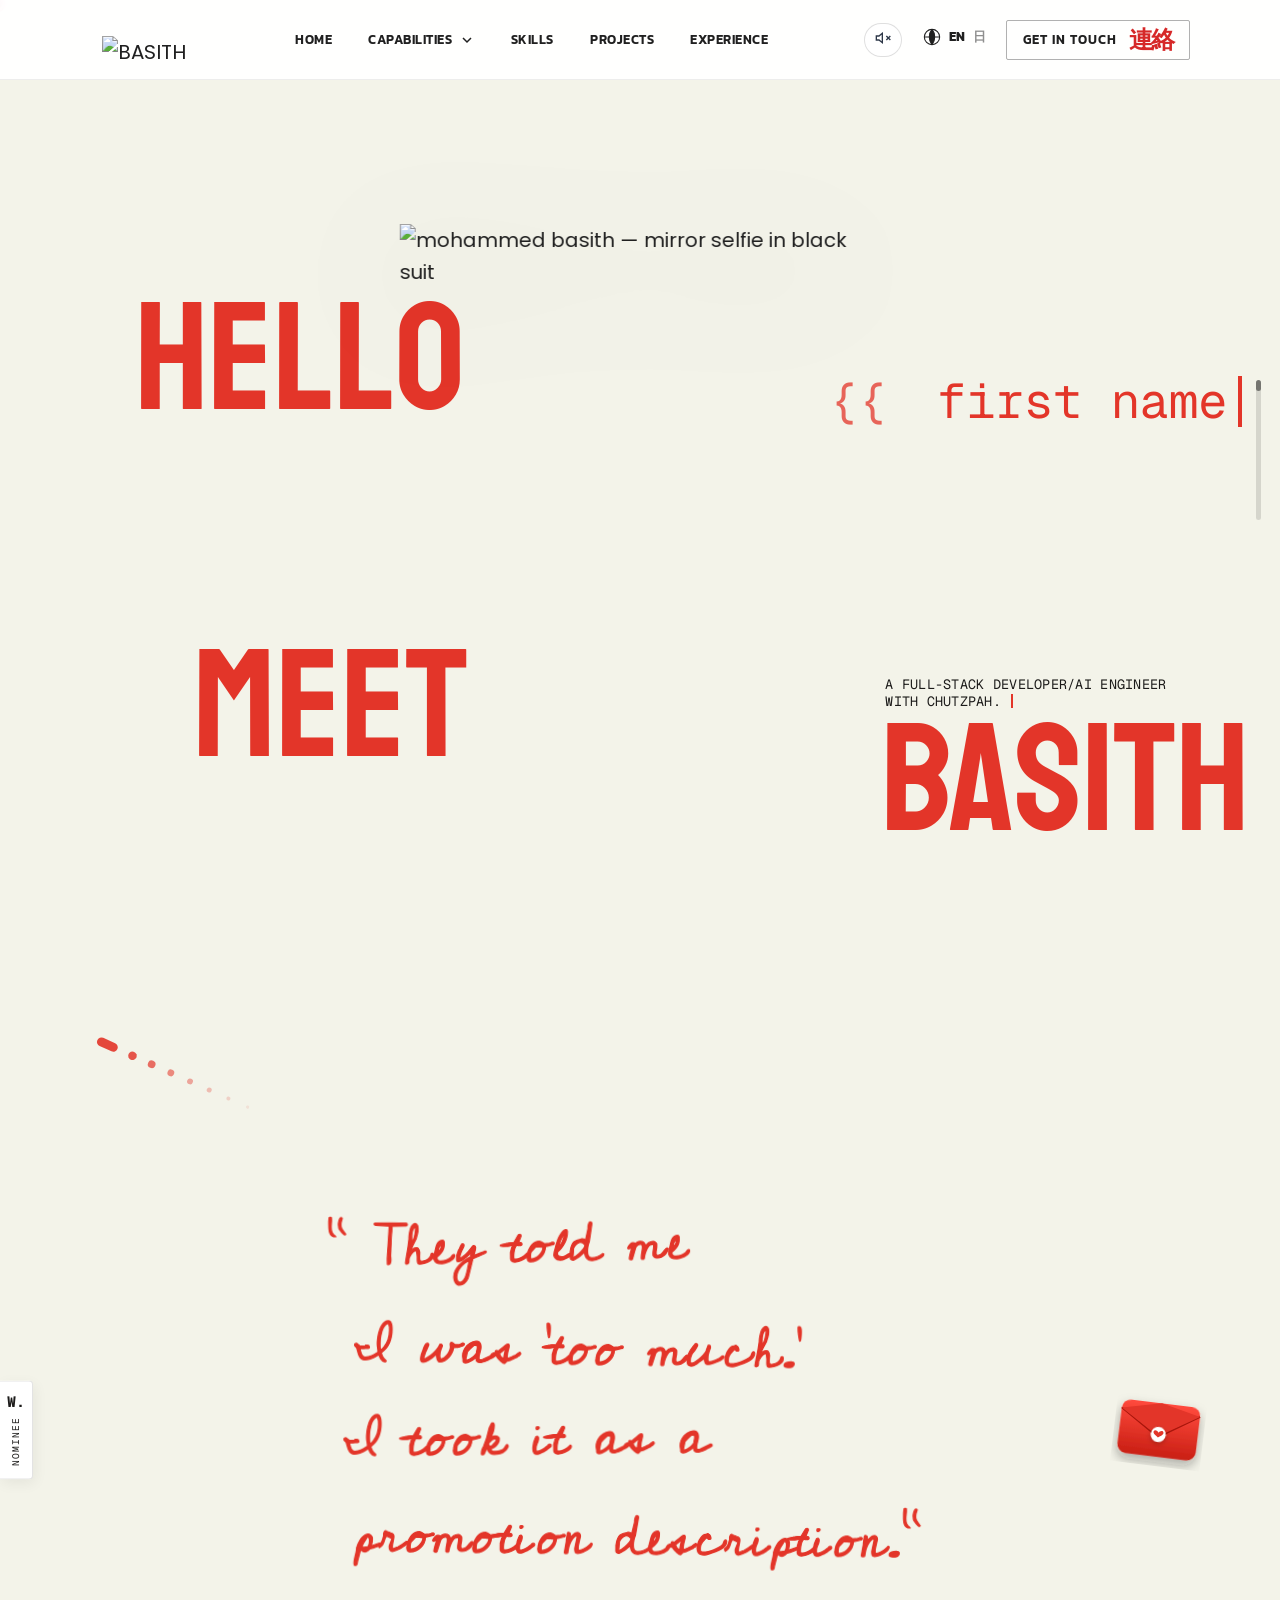
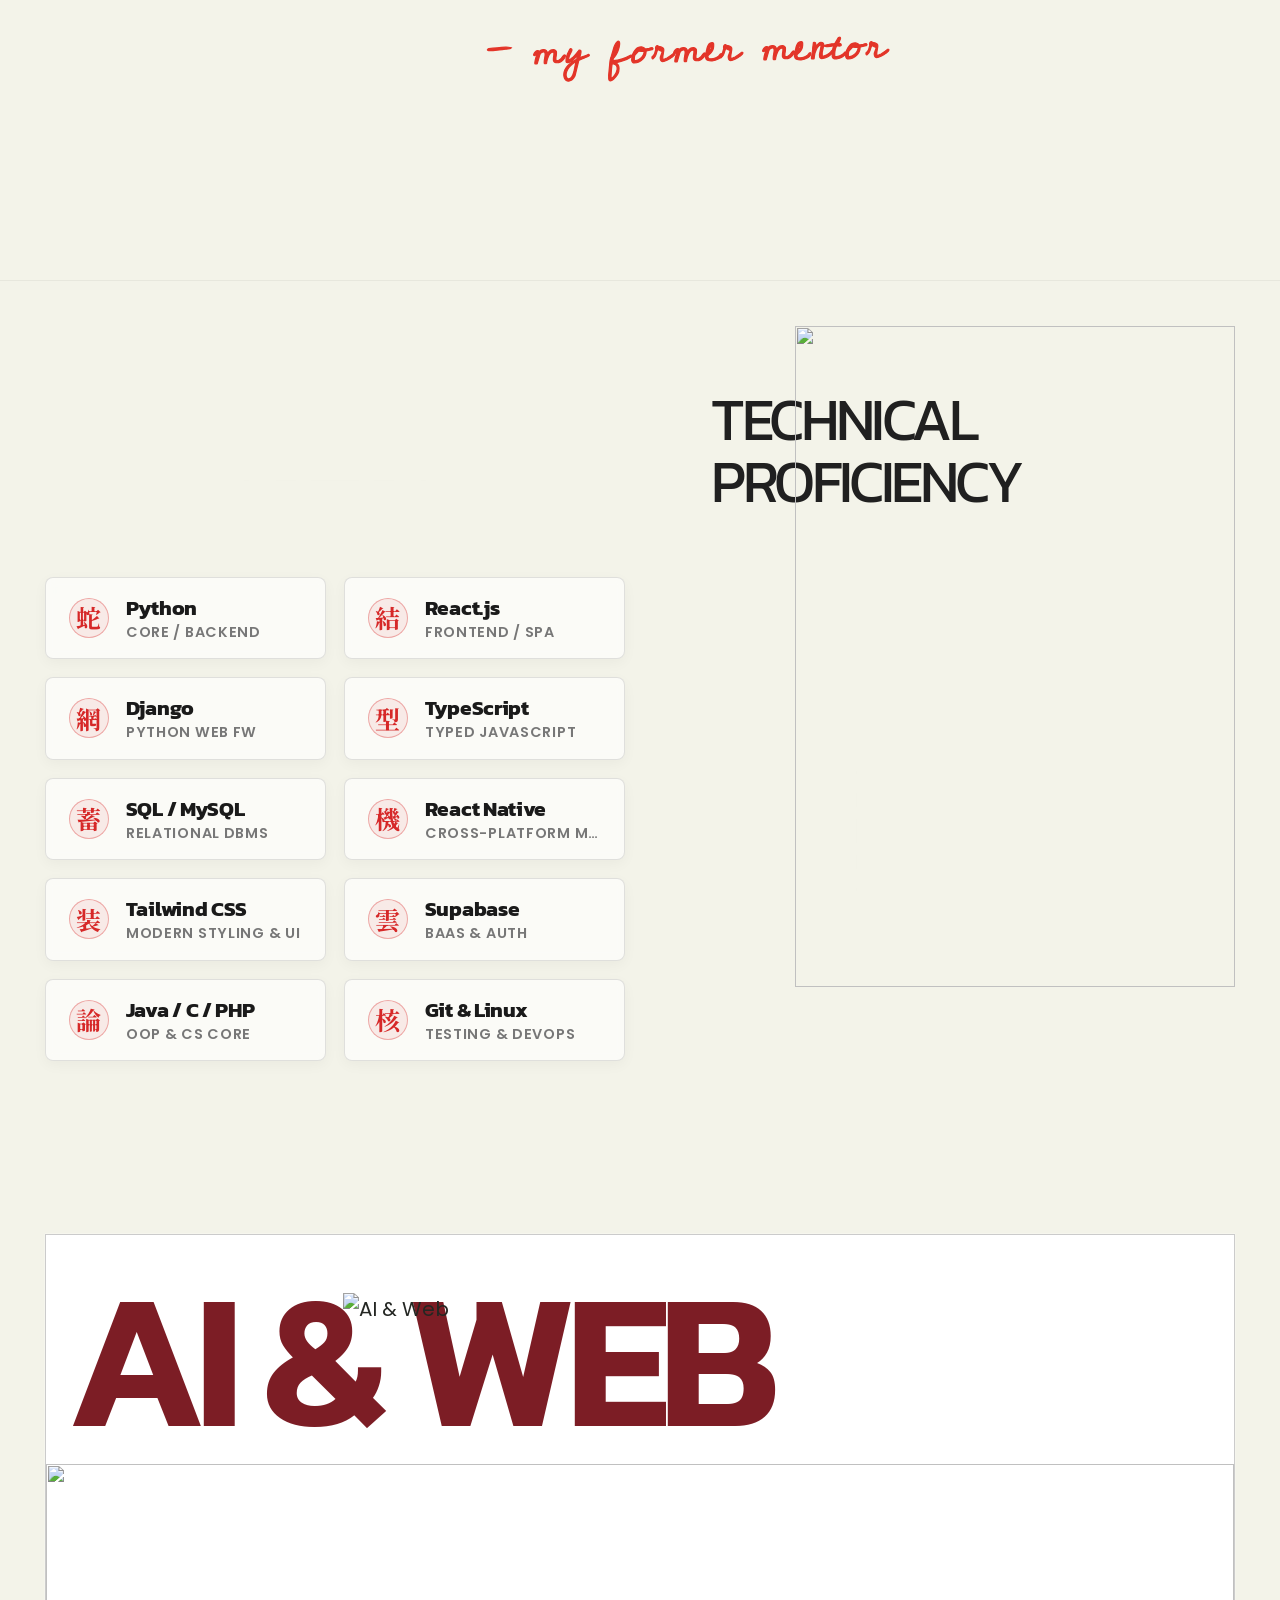
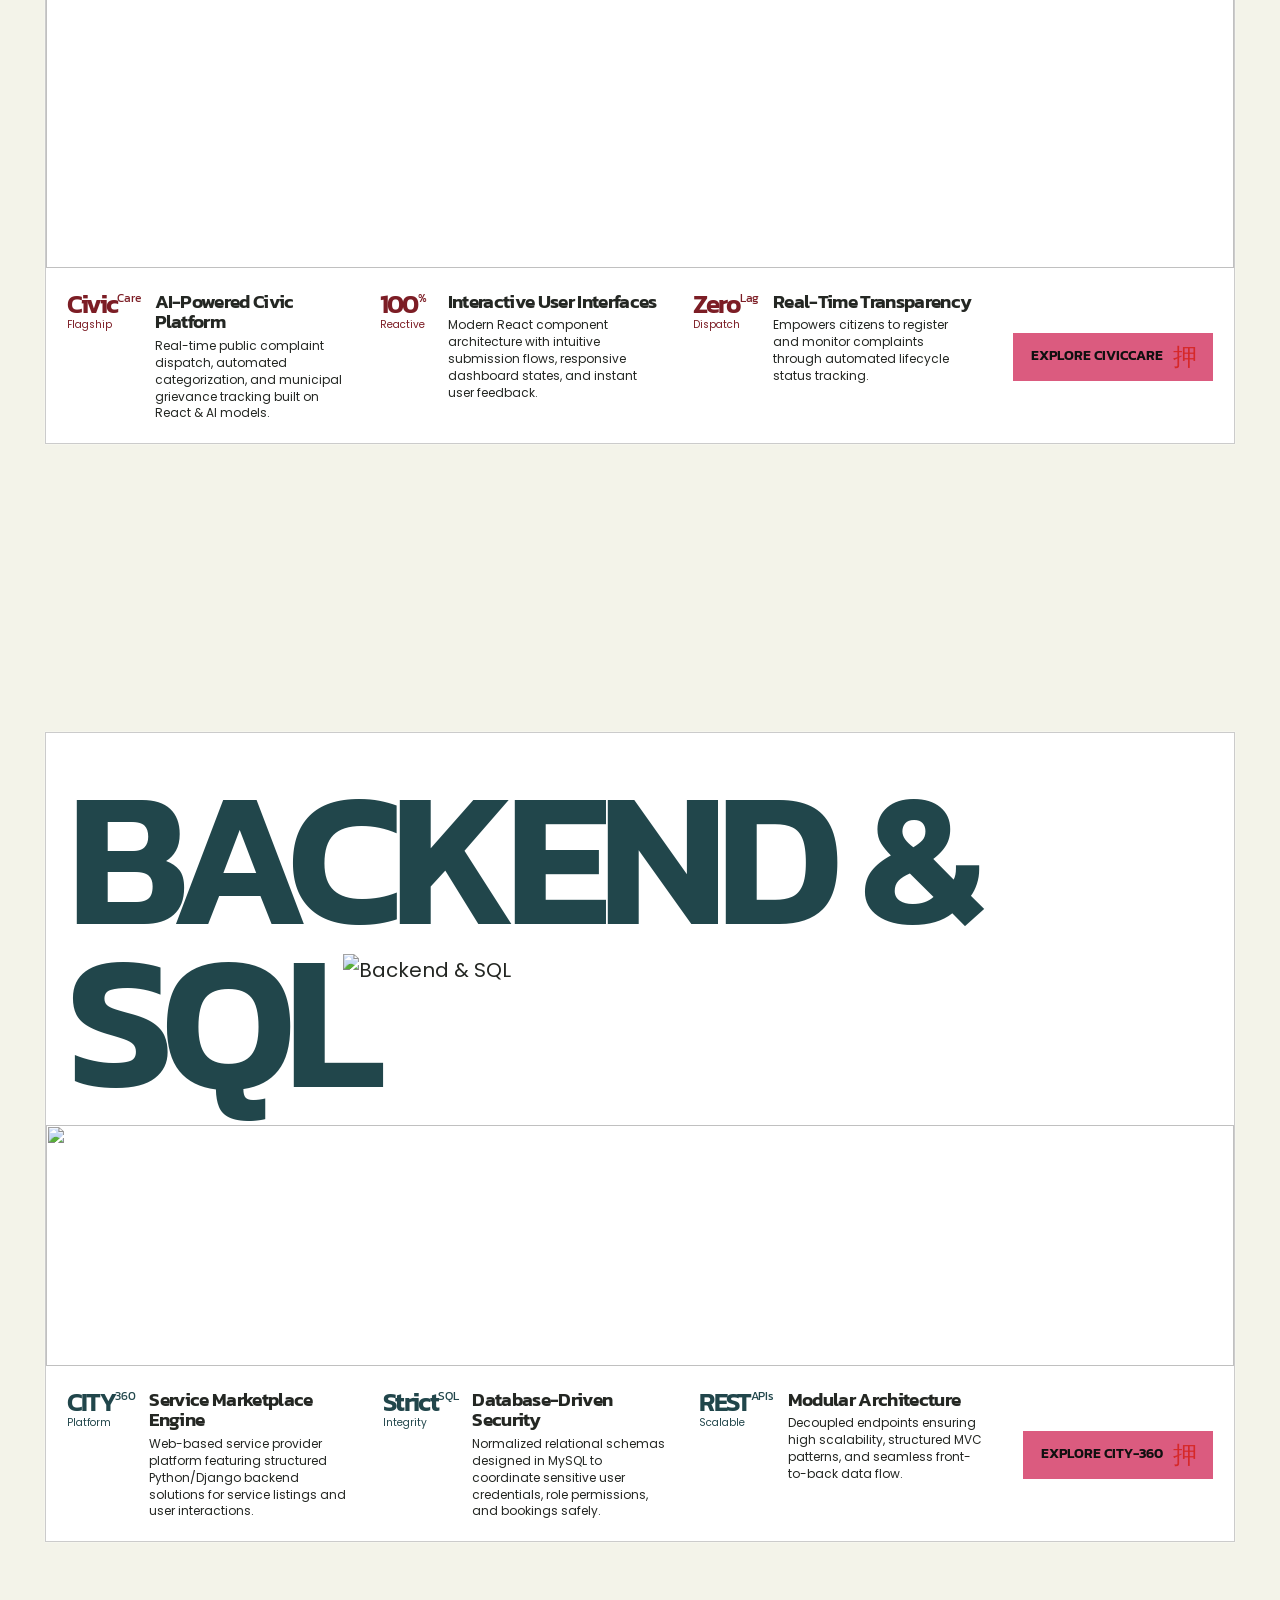
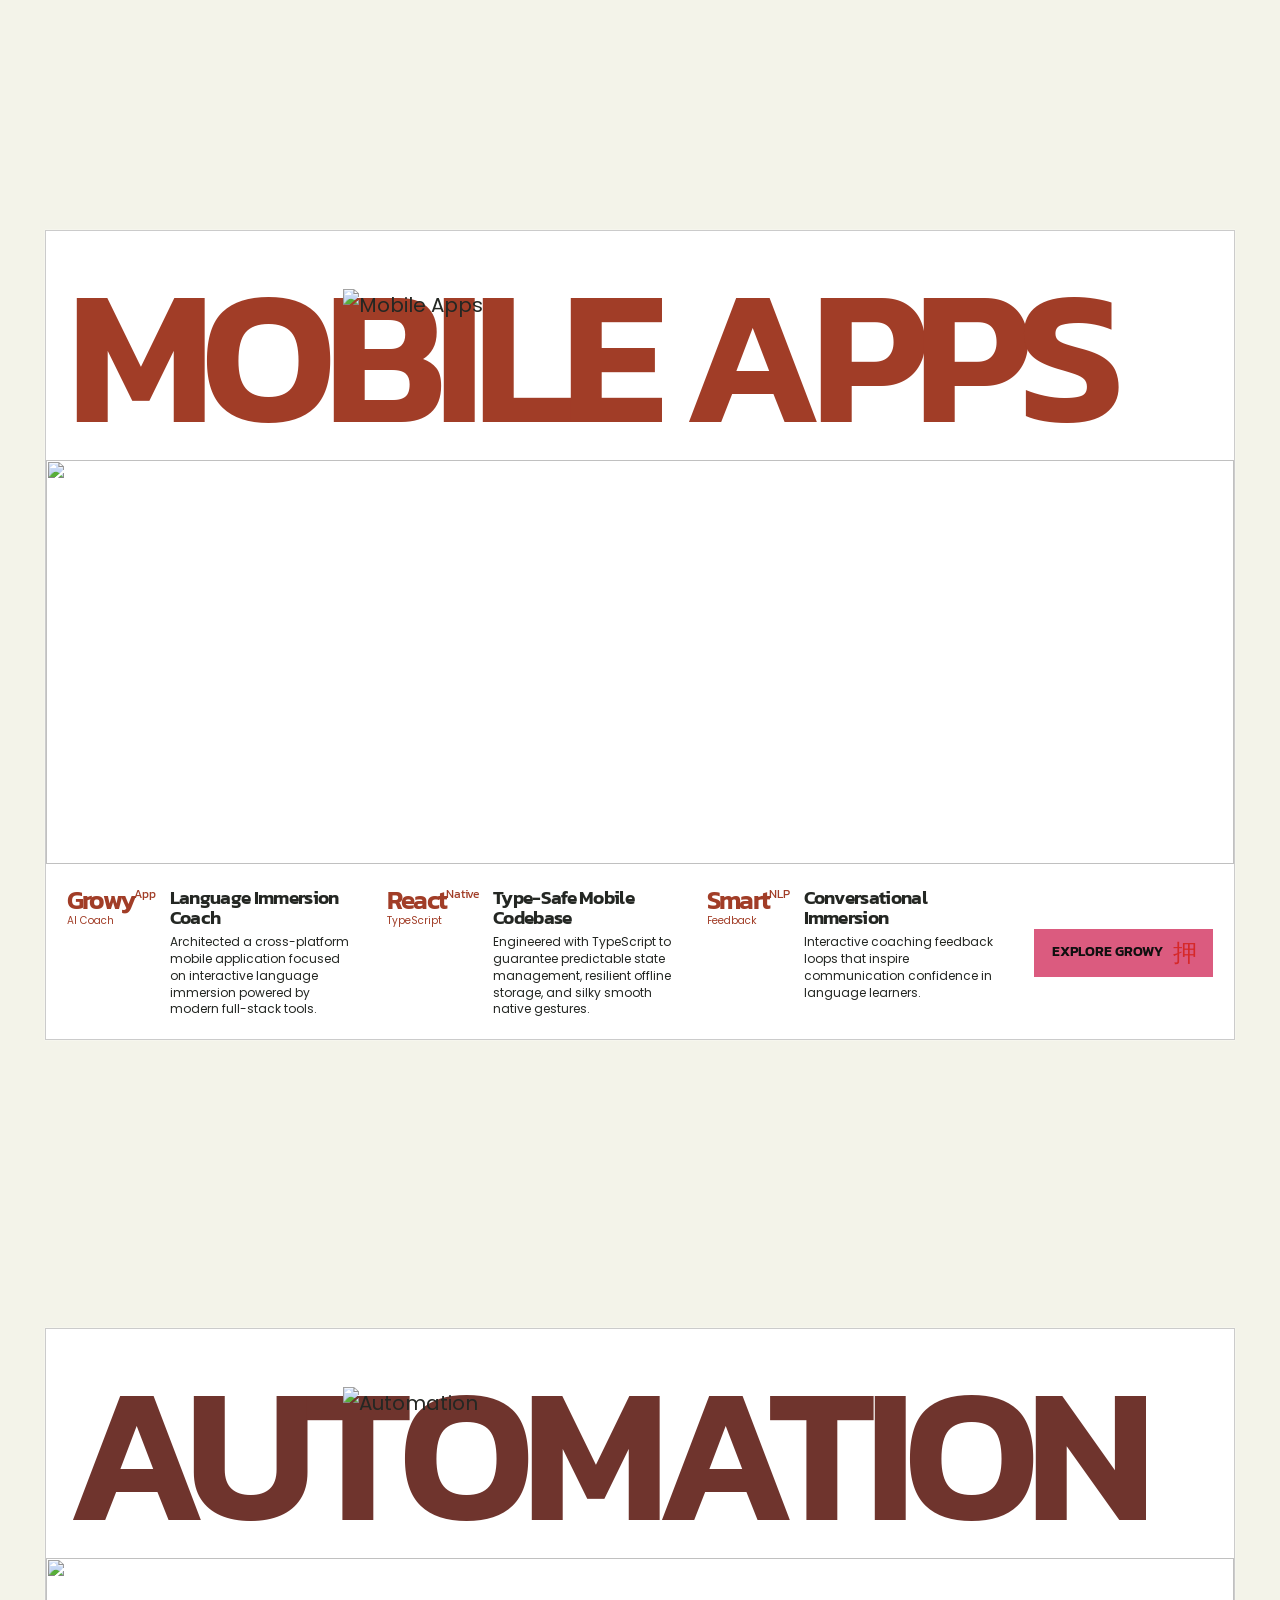
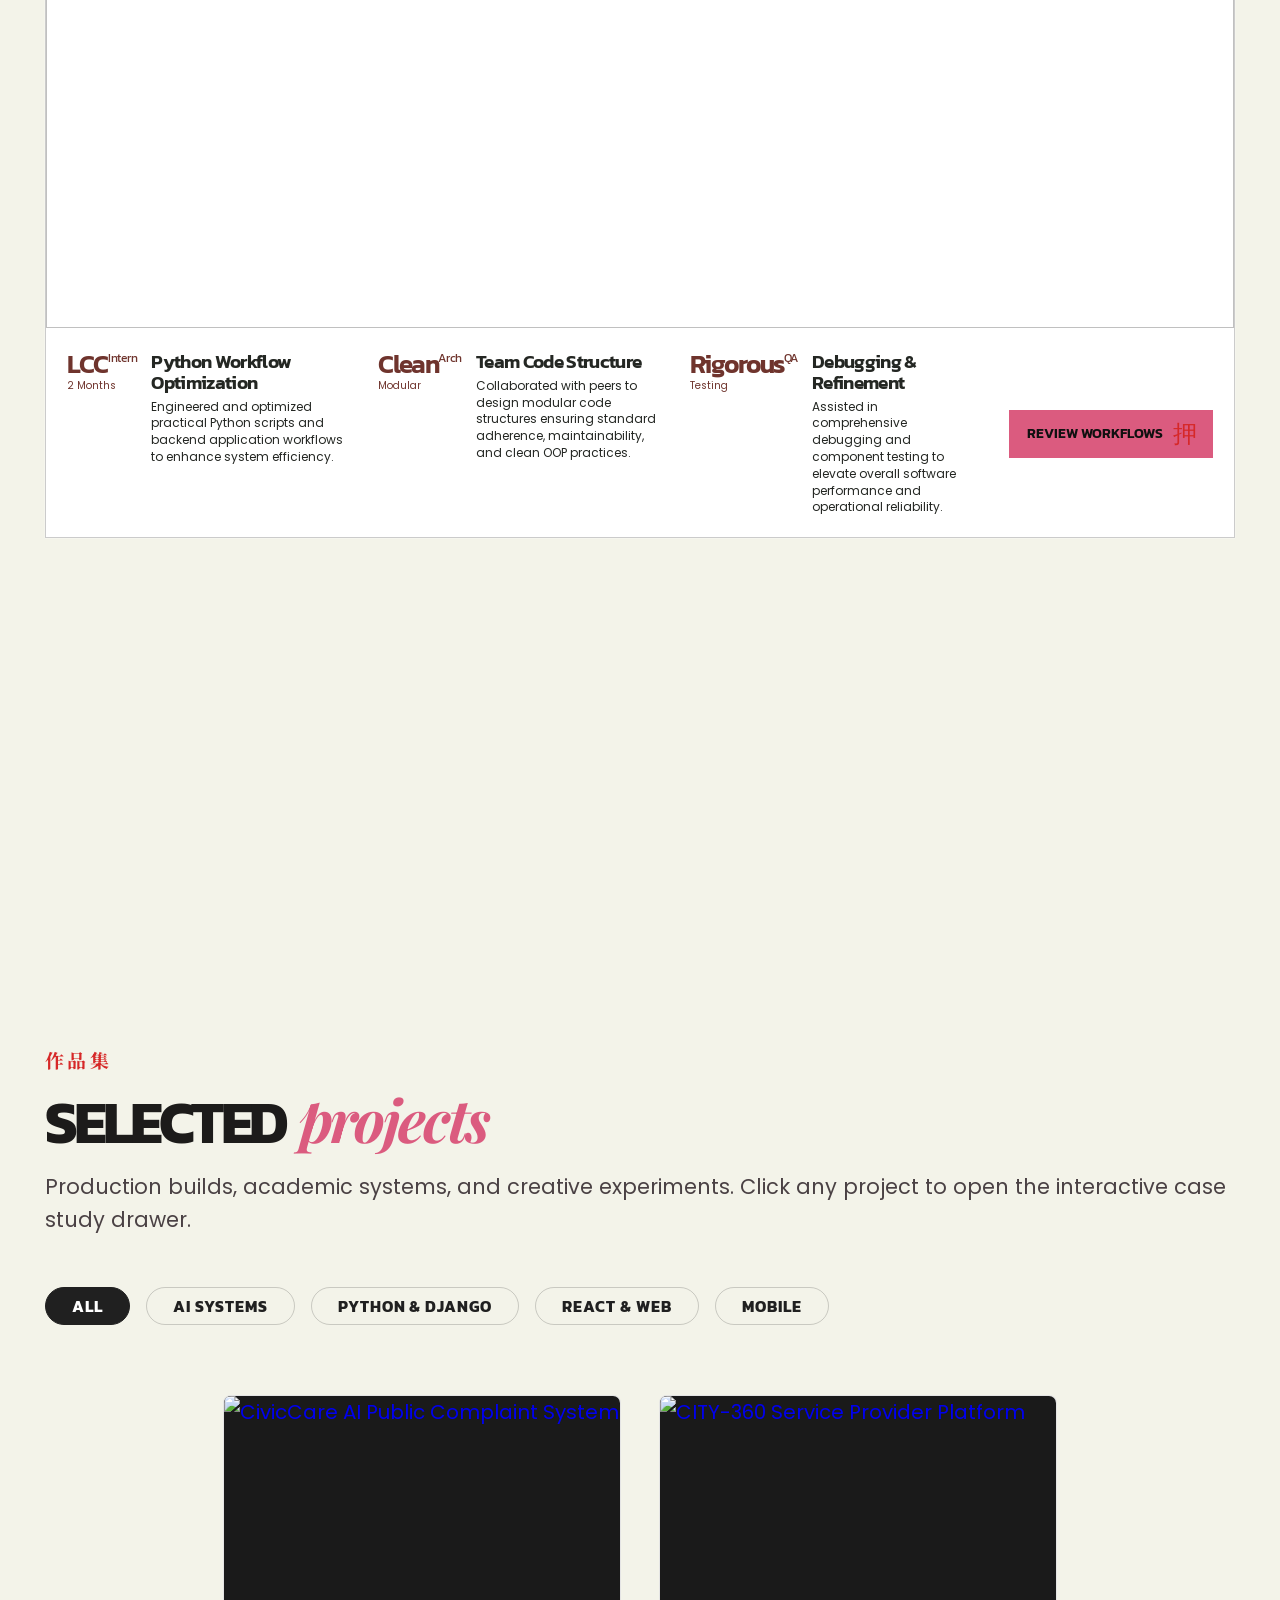
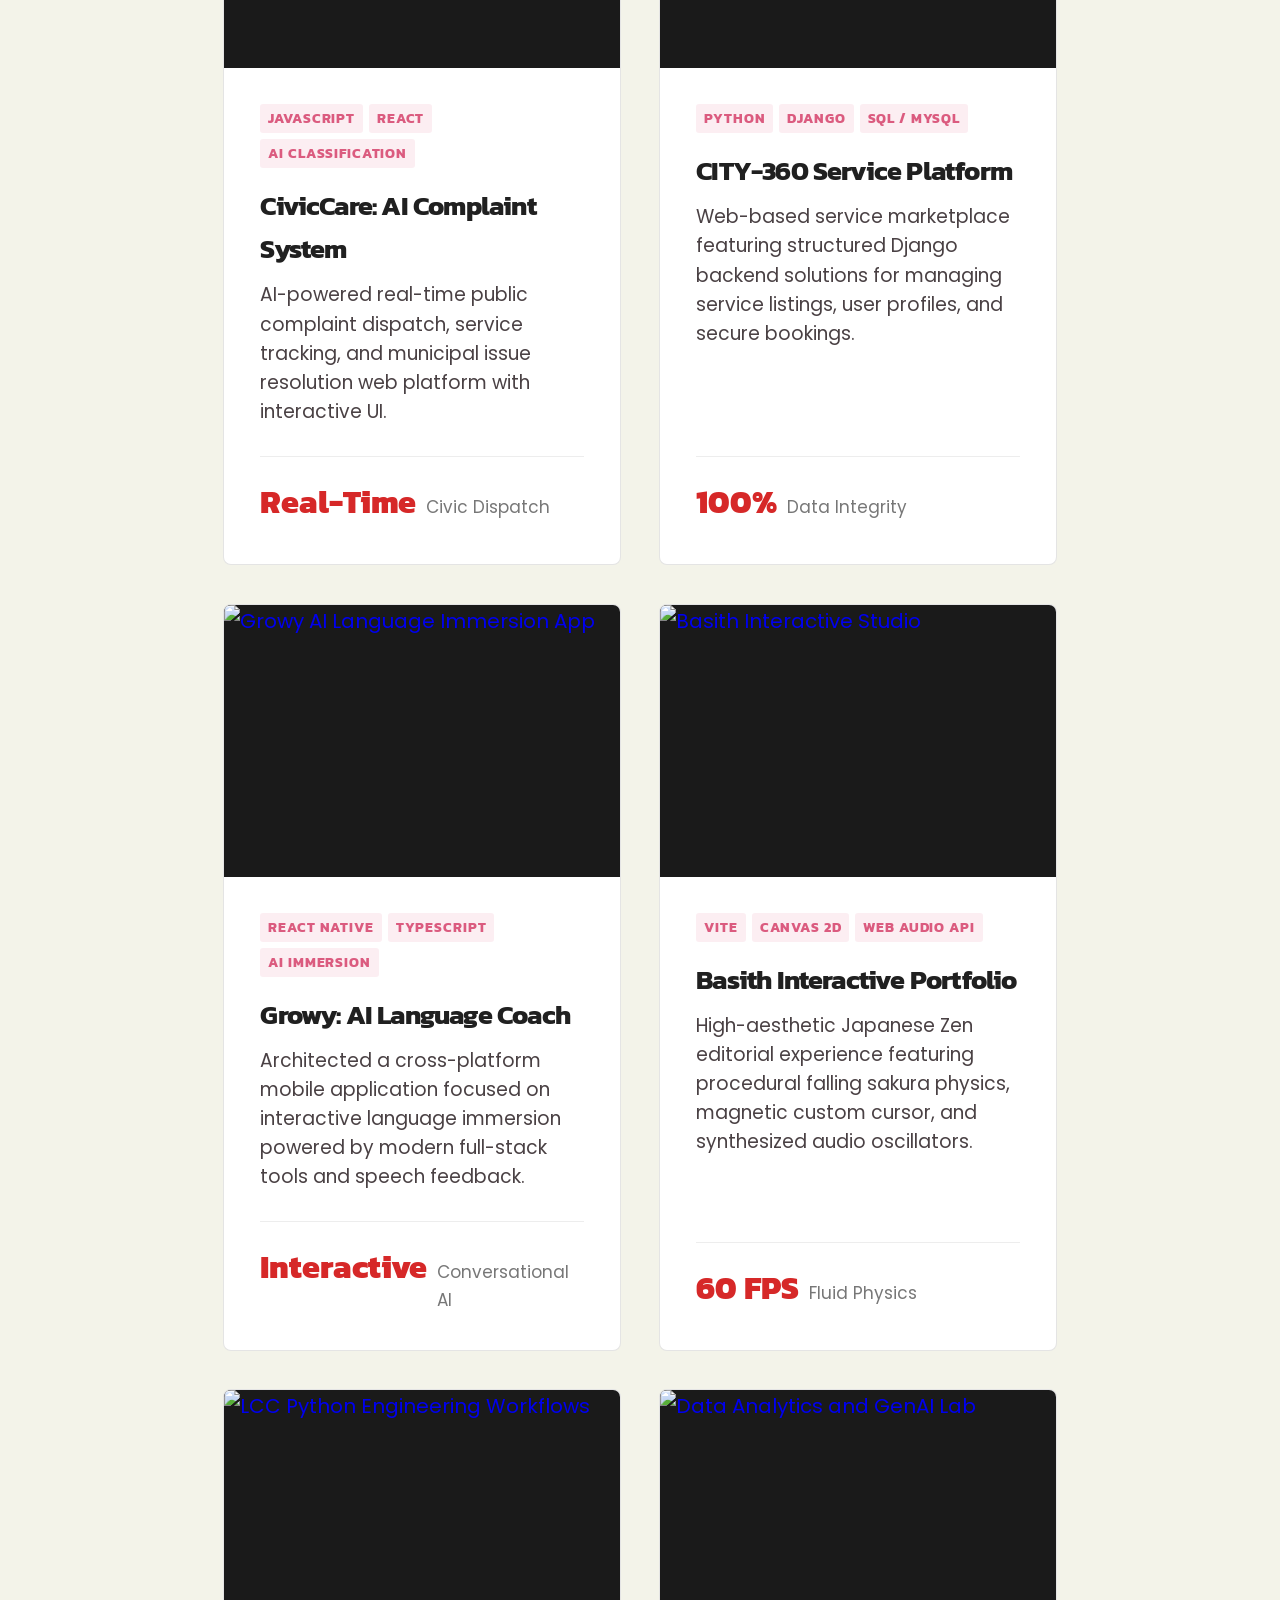
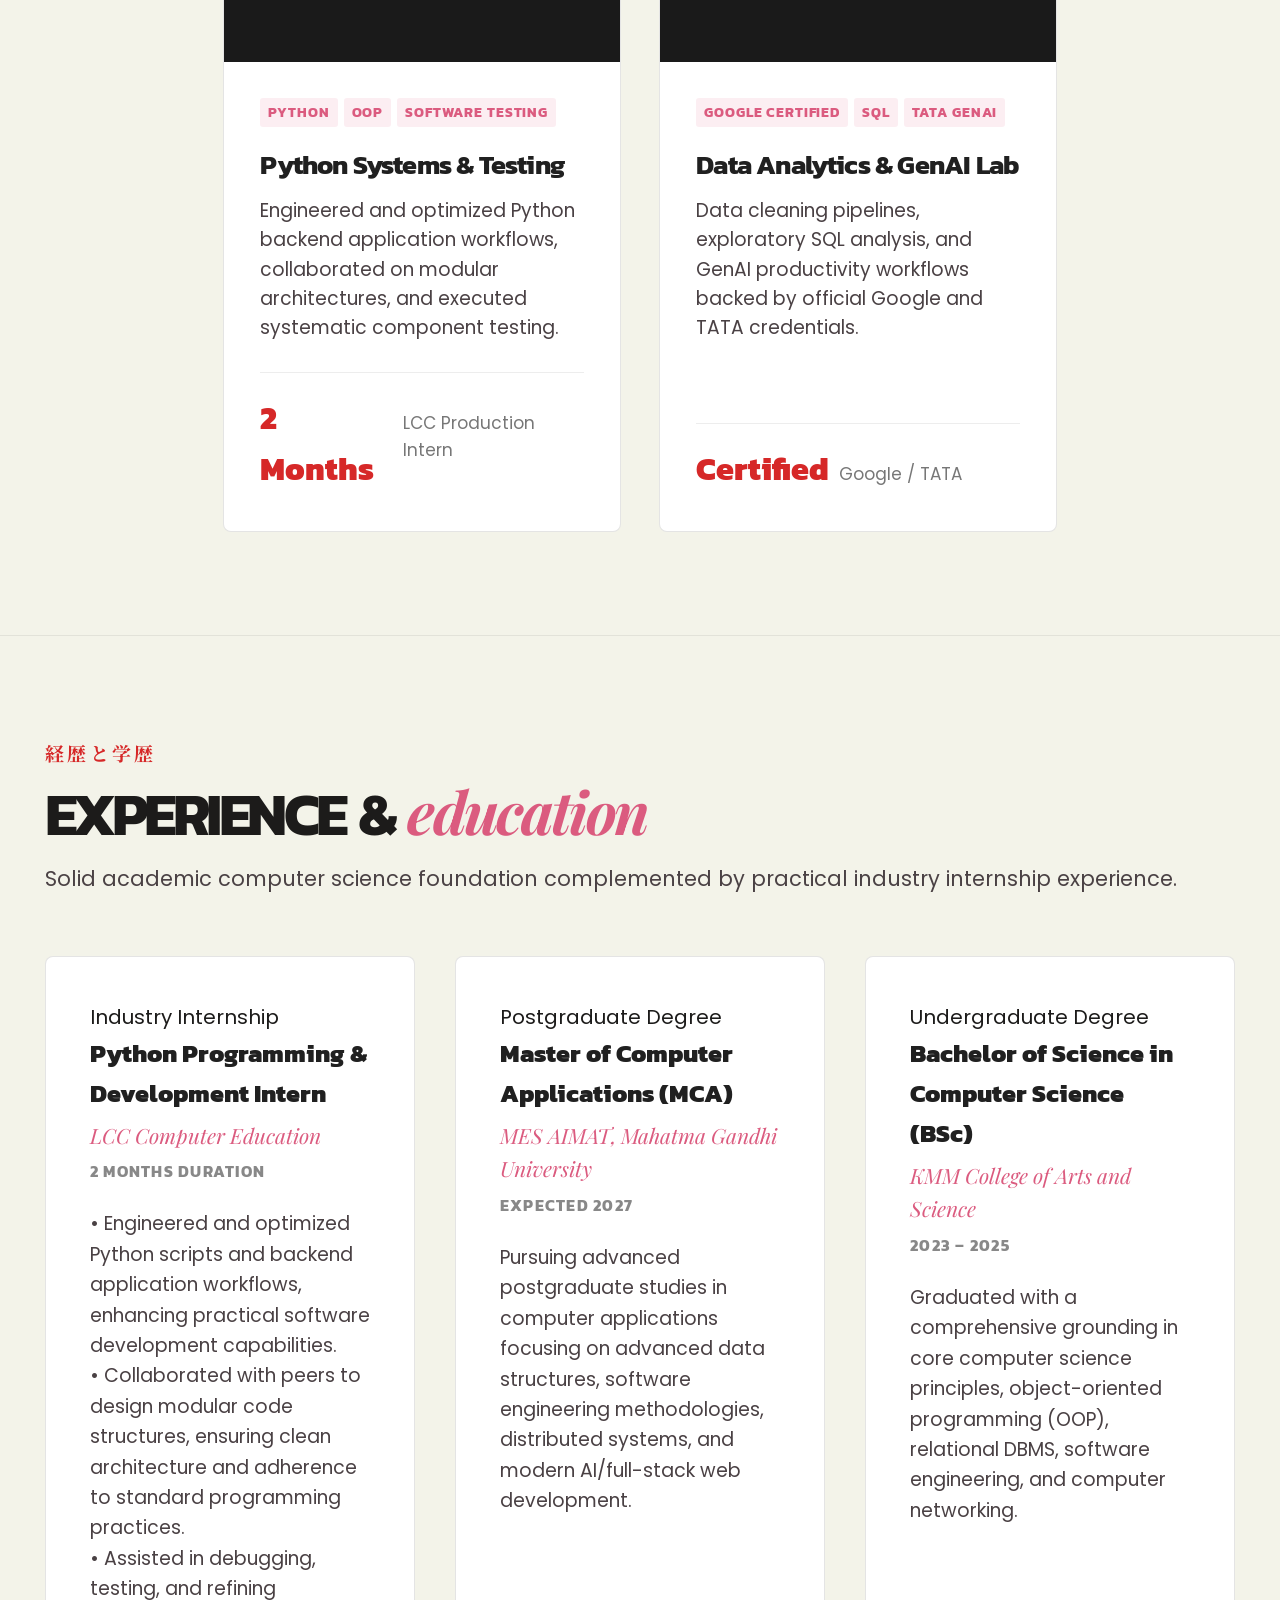
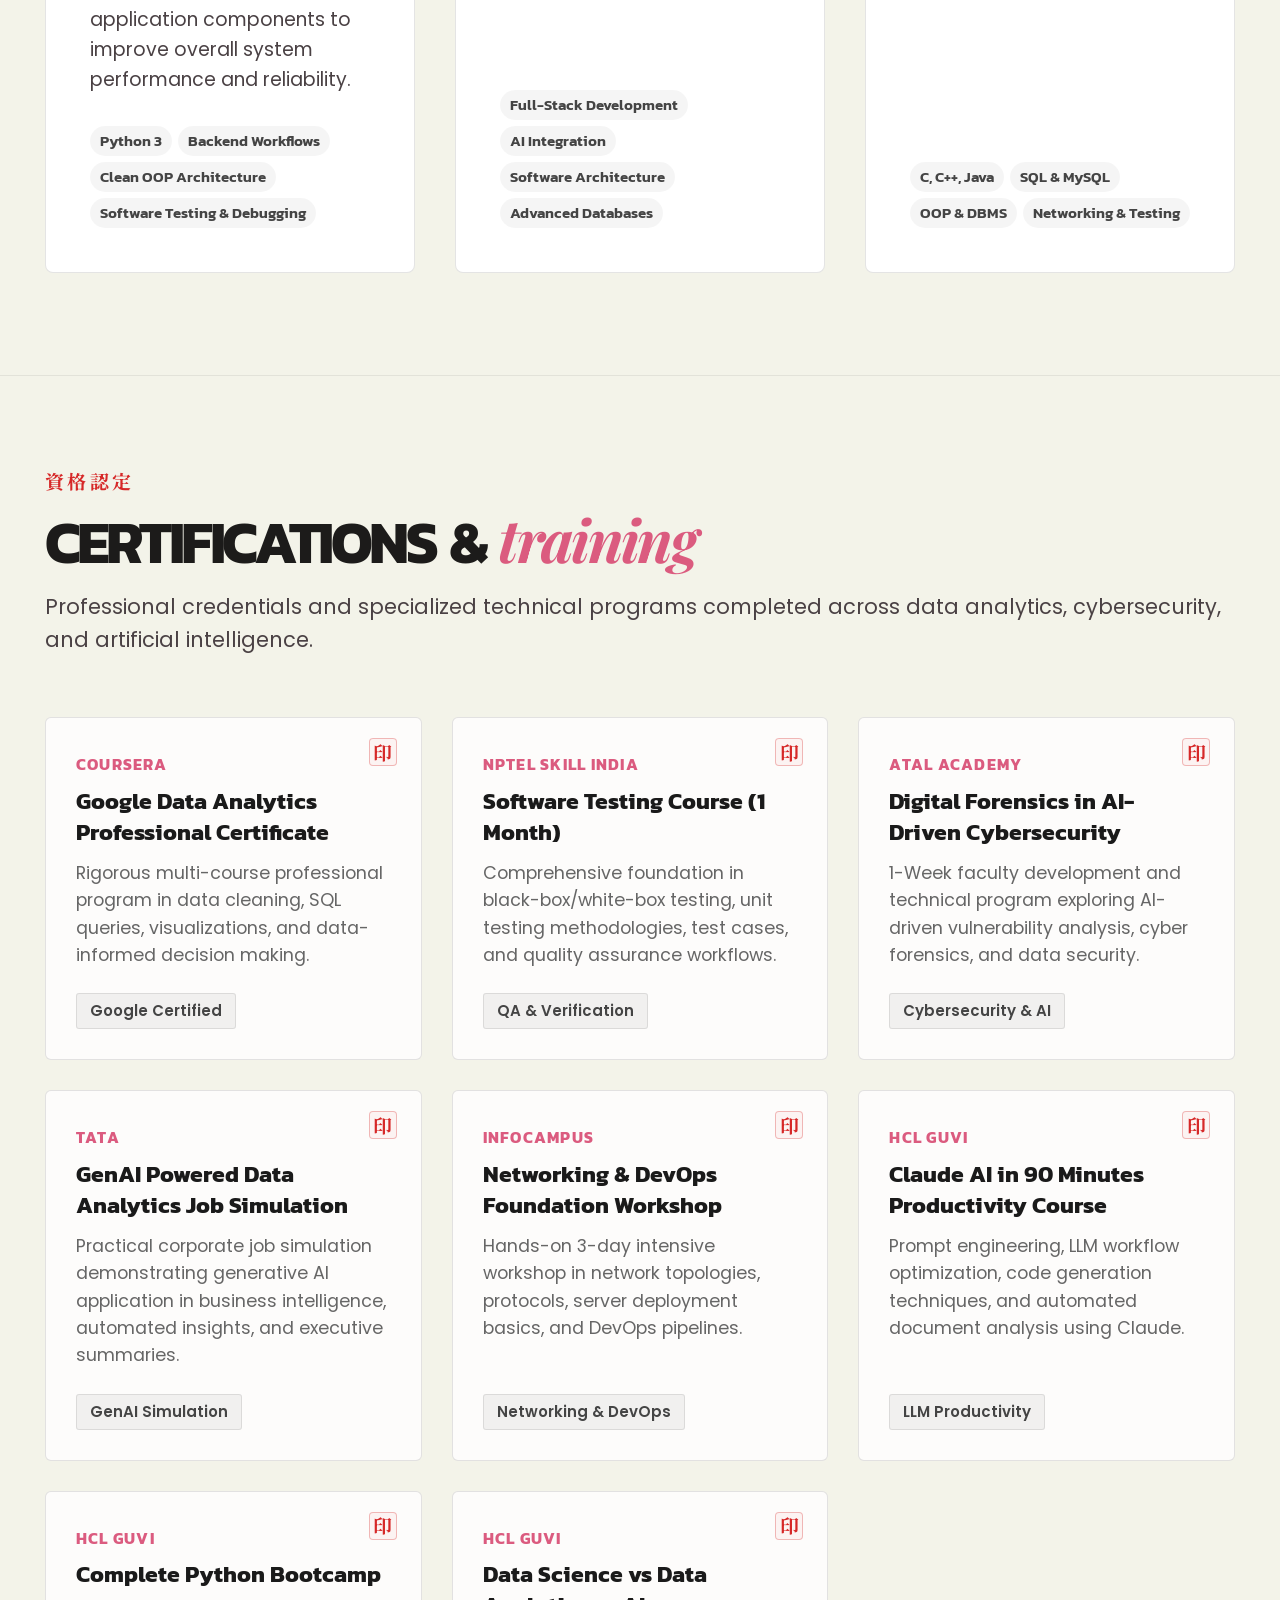
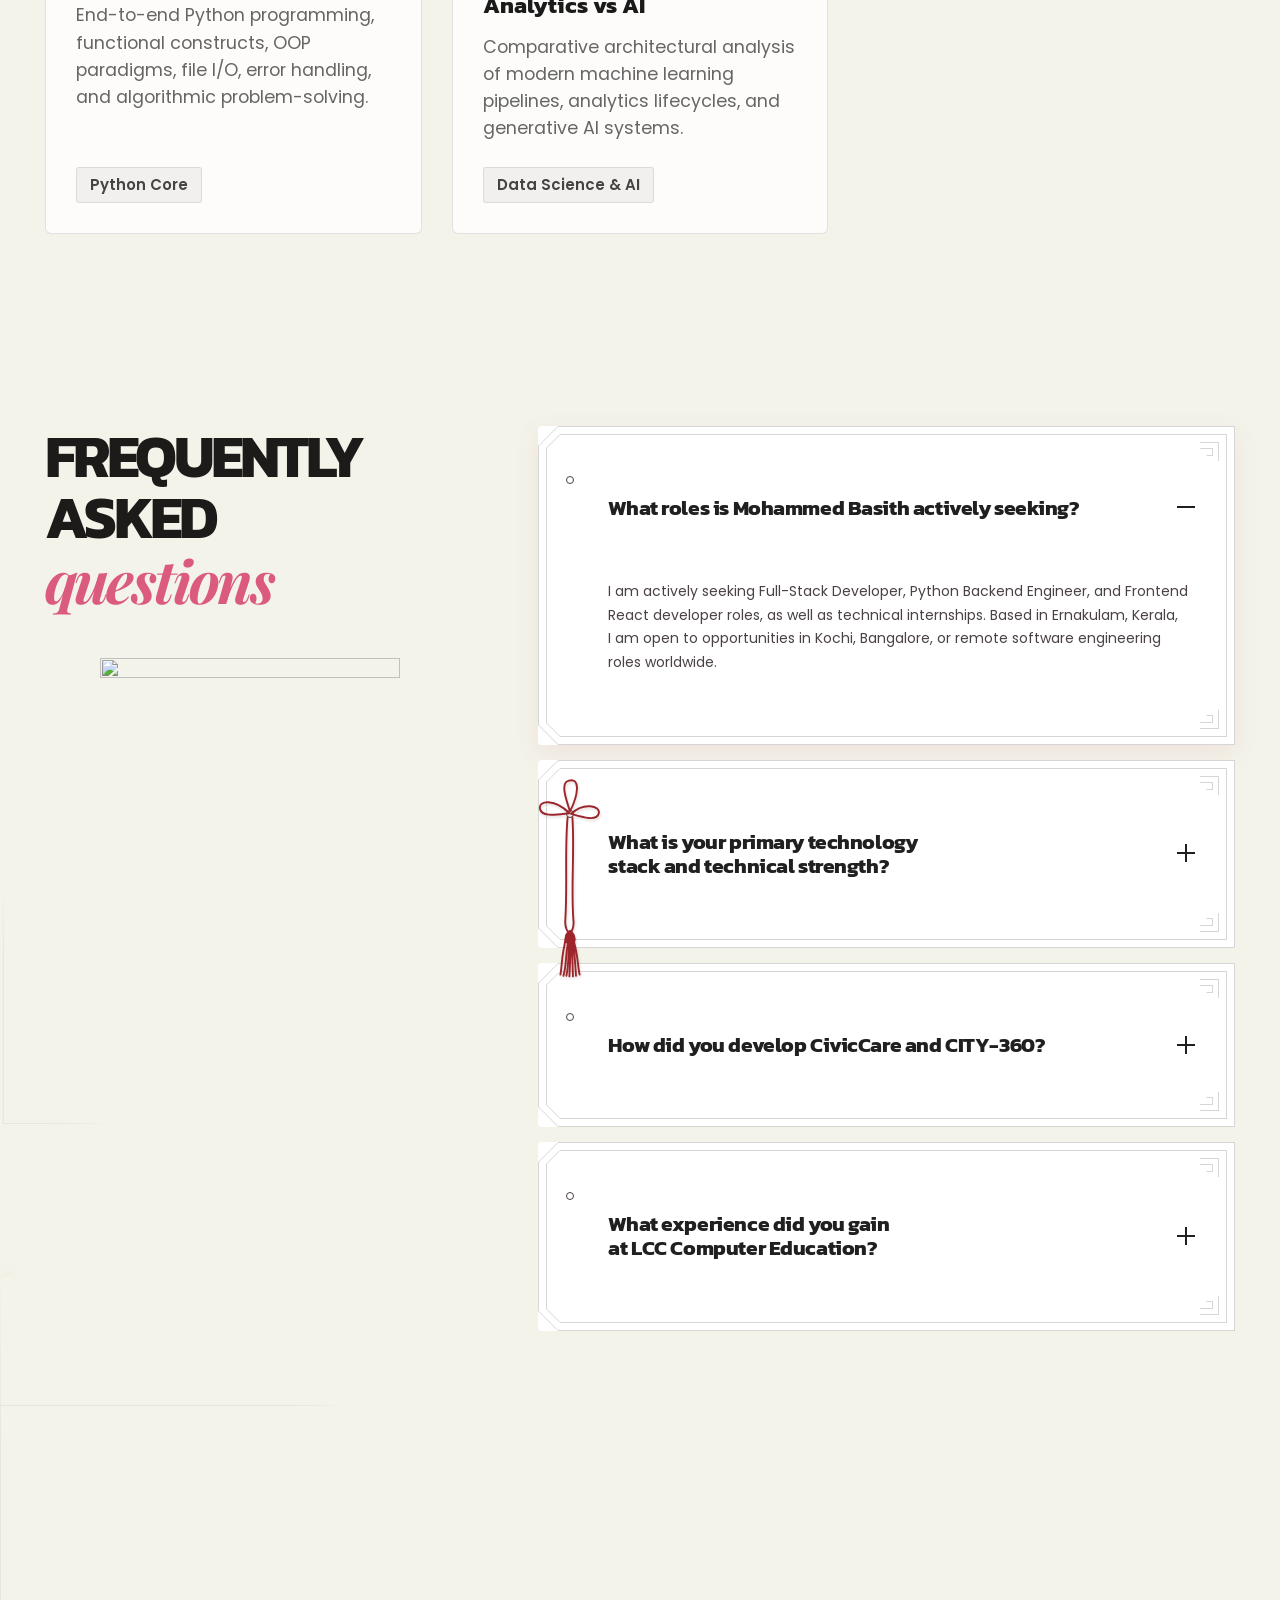
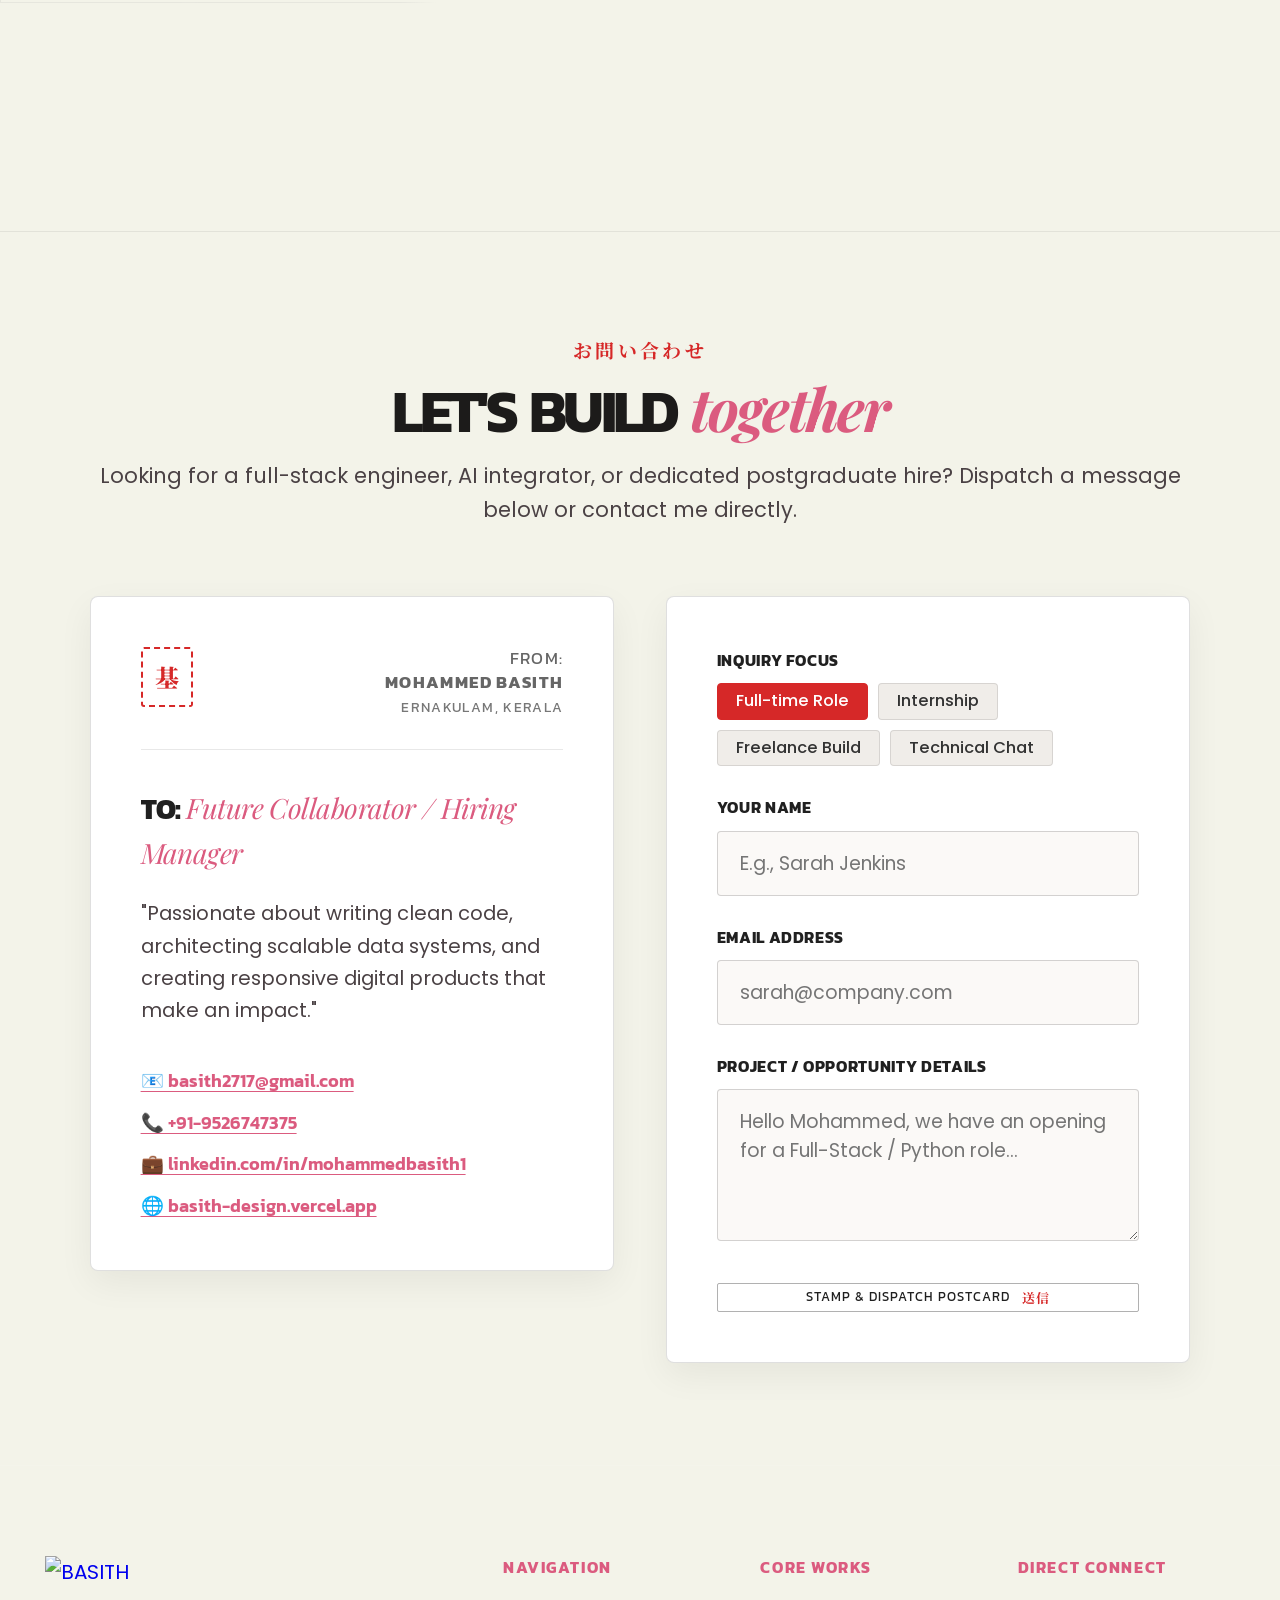
==== index.html @ 217caf84 "feat: exact handwritten red ink cursive lettering for mentor quote matching worksruthi style" ====
<!DOCTYPE html>
<html dir="ltr" lang="en-US">
<head>
  <meta charset="UTF-8">
  <meta name="viewport" content="width=device-width, initial-scale=1">
  <title>Mohammed Basith | Full-Stack Developer &amp; AI Systems Engineer</title>
  <meta name="description" content="Portfolio of Mohammed Basith — MCA Candidate, Full-Stack Developer &amp; AI Integrator based in Ernakulam, Kerala. Building structured Python, React, Django &amp; SQL solutions.">
  <meta property="og:title" content="Mohammed Basith | Full-Stack Developer &amp; AI Engineer">
  <meta property="og:description" content="Detail-oriented MCA Candidate &amp; Software Developer in Ernakulam, Kerala. React, Python, Django, SQL &amp; AI systems.">
  <meta property="og:image" content="/images/og-en.jpeg">
  <meta property="og:url" content="https://basith-design.vercel.app">

  <!-- Favicon with Japanese Hanko Seal '基' (Foundation / Basith) -->
  <link rel="icon" type="image/svg+xml" href="data:image/svg+xml,<svg xmlns='http://www.w3.org/2000/svg' viewBox='0 0 100 100'><circle cx='50' cy='50' r='46' fill='%23d62828'/><text x='50' y='64' font-size='42' font-family='serif' font-weight='bold' text-anchor='middle' fill='%23ffffff'>基</text></svg>">

  <!-- Google Fonts -->
  <link rel="preconnect" href="https://fonts.googleapis.com">
  <link rel="preconnect" href="https://fonts.gstatic.com" crossorigin>
  <link href="https://fonts.googleapis.com/css2?family=Cedarville+Cursive&family=Nothing+You+Could+Do&family=Covered+By+Your+Grace&family=Caveat:wght@600;700&family=Marck+Script&family=Fira+Code:wght@400;600&family=Kanit:ital,wght@0,400;0,600;0,700;0,800;0,900;1,700&family=Noto+Serif+JP:wght@400;600;700;900&family=Playfair+Display:ital,wght@0,600;1,400;1,600;1,700&family=Poppins:ital,wght@0,300;0,400;0,500;0,600;0,700;1,400&family=Bayon&family=Courier+Prime:ital,wght@0,400;0,700;1,400&family=Geist+Mono:wght@400;500;600;700&display=swap" rel="stylesheet">

  <link rel="stylesheet" href="./style.css">
</head>
<body>

  <!-- ===== CINEMATIC PRELOADER (worksruthi-inspired word-flash) ===== -->
  <div id="preloader" aria-hidden="true">
    <!-- The JS will inject .pl-frame divs with words here -->
    <span class="pl-word pl-probe" id="plProbe" aria-hidden="true">M</span>
    <div class="pl-bar pl-bar--t" id="plBarT"></div>
    <div class="pl-bar pl-bar--b" id="plBarB"></div>
  </div>
  <!-- ===== GLOBAL FILM GRAIN FILTER OVERLAY (worksruthi model) ===== -->
  <div class="site-grain-overlay" aria-hidden="true"></div>

  <!-- Custom Magnetic Cursor -->
  <div id="customCursor" aria-hidden="true">
    <span class="cursor-label"></span>
  </div>

  <!-- Global Interactive Falling Sakura Canvas -->
  <canvas id="sakuraCanvas" class="sakura-canvas" aria-hidden="true"></canvas>

  <!-- Vertical Scrollbar Track -->
  <div id="scrollbar-container" class="is-paper" aria-hidden="true">
    <div id="scrollbar-thumb"></div>
  </div>

  <!-- Mobile Menu Overlay -->
  <ul class="nav-dropdown-mobile" id="mobileMenu" role="menu" aria-hidden="true">
    <li class="nav-dropdown-mobile__item" style="--i:0">
      <div class="nav-dropdown-mobile__mask"><a href="#hero" class="mobile-link">Home</a></div>
    </li>
    <li class="nav-dropdown-mobile__item nav-dropdown-mobile__item--dropdown" style="--i:1">
      <button class="nav-dropdown-mobile__wrapper" id="mobileServicesToggle" aria-expanded="false">
        <div class="nav-dropdown-mobile__mask">
          <span>Capabilities</span>
          <svg class="nav-dropdown-mobile__plus" viewBox="0 0 24 24" fill="none"><path d="M12 5v14M5 12h14" stroke-linecap="round"/></svg>
        </div>
      </button>
      <div class="services-mobile">
        <div class="services-mobile__panel">
          <div class="services-mobile__grid">
            <a href="#serviceItem1" class="services-mobile__item services-mobile__item--websites">
              <span class="services-mobile__title" style="--chars:8">AI &amp; Web</span>
              <img src="/images/services/poster-websites.webp" alt="Web Development" width="640" height="960" loading="lazy">
            </a>
            <a href="#serviceItem2" class="services-mobile__item services-mobile__item--ecommerce">
              <span class="services-mobile__title" style="--chars:9">Python &amp; Django</span>
              <img src="/images/services/poster-ecommerce.webp" alt="Backend &amp; SQL" width="640" height="960" loading="lazy">
            </a>
            <a href="#serviceItem3" class="services-mobile__item services-mobile__item--apps">
              <span class="services-mobile__title" style="--chars:12">Mobile Apps</span>
              <img src="/images/services/poster-apps.webp" alt="React Native" width="640" height="960" loading="lazy">
            </a>
            <a href="#serviceItem4" class="services-mobile__item services-mobile__item--automations">
              <span class="services-mobile__title" style="--chars:10">Systems &amp; Tests</span>
              <img src="/images/services/poster-automations.webp" alt="Automation" width="640" height="960" loading="lazy">
            </a>
          </div>
        </div>
      </div>
    </li>
    <li class="nav-dropdown-mobile__item" style="--i:2">
      <div class="nav-dropdown-mobile__mask"><a href="#clients" class="mobile-link">Skills &amp; Tech</a></div>
    </li>
    <li class="nav-dropdown-mobile__item" style="--i:3">
      <div class="nav-dropdown-mobile__mask"><a href="#projects" class="mobile-link">Projects</a></div>
    </li>
    <li class="nav-dropdown-mobile__item" style="--i:4">
      <div class="nav-dropdown-mobile__mask"><a href="#experience" class="mobile-link">Experience &amp; Certs</a></div>
    </li>
    <li class="nav-dropdown-mobile__item nav-dropdown-mobile__item--cta" style="--i:5">
      <a href="#contact" class="contact-postcard-cta mobile-cta">
        <span class="contact-postcard-cta__label">Get in Touch</span>
        <span class="contact-postcard-cta__kanji">連絡</span>
      </a>
    </li>
  </ul>

  <!-- Services Mega-Menu Desktop -->
  <div class="nav-dropdown" id="servicesMenu" role="region" aria-hidden="true">
    <div class="nav-dropdown__divider"></div>
    <div class="nav-dropdown__container">
      <a href="#serviceItem1" class="nav-dropdown__item service-preview service-preview--websites" data-cursor="AI WEB">
        <span class="service-preview__title">AI &amp;<br>Web Apps</span>
        <div class="service-preview__art">
          <img class="service-preview__background" src="/images/services/posters/websites-background-v2-768.webp" alt="" width="640" height="640" loading="lazy">
          <img class="service-preview__subject service-menu-image" src="/images/services/posters/websites-subject-v3-640.webp" alt="AI &amp; Web Apps" width="640" height="960" loading="lazy">
        </div>
      </a>
      <a href="#serviceItem2" class="nav-dropdown__item service-preview service-preview--ecommerce" data-cursor="PYTHON">
        <span class="service-preview__title">Python &amp;<br>Django SQL</span>
        <div class="service-preview__art">
          <img class="service-preview__background" src="/images/services/posters/ecommerce-background-v2-768.webp" alt="" width="640" height="640" loading="lazy">
          <img class="service-preview__subject service-menu-image" src="/images/services/posters/ecommerce-subject-v5-640.webp" alt="Backend &amp; SQL" width="640" height="960" loading="lazy">
        </div>
      </a>
      <a href="#serviceItem3" class="nav-dropdown__item service-preview service-preview--apps" data-cursor="MOBILE">
        <span class="service-preview__title">Mobile &amp;<br>React Native</span>
        <div class="service-preview__art">
          <img class="service-preview__background" src="/images/services/posters/apps-background-v2-768.webp" alt="" width="640" height="640" loading="lazy">
          <img class="service-preview__subject service-menu-image" src="/images/services/posters/apps-subject-v4-640.webp" alt="Mobile Development" width="640" height="960" loading="lazy">
        </div>
      </a>
      <a href="#serviceItem4" class="nav-dropdown__item service-preview service-preview--automations" data-cursor="AUTOMATION">
        <span class="service-preview__title">Systems &amp;<br>Automation</span>
        <div class="service-preview__art">
          <img class="service-preview__background" src="/images/services/posters/automations-background-v2-768.webp" alt="" width="640" height="640" loading="lazy">
          <img class="service-preview__subject service-menu-image" src="/images/services/posters/automations-subject-v2-640.webp" alt="Automation &amp; Testing" width="640" height="960" loading="lazy">
        </div>
      </a>
    </div>
  </div>

  <!-- Main Page Wrapper -->
  <div id="__nuxt">

    <!-- HEADER -->
    <header class="header header--paper header--wide header--ready" id="mainHeader">
      <div class="header__wrapper">
        <nav>
          <!-- Logo -->
          <a href="#hero" class="header__logo-container" aria-label="Mohammed Basith Portfolio">
            <img src="/images/basith-logo.png" alt="BASITH" class="header__logo" width="346" height="100" loading="eager" decoding="async">
          </a>

          <!-- Desktop Nav Links -->
          <div class="header__navigation">
            <div class="nav-item">
              <div class="nav-item__mask">
                <a href="#hero" class="nav-link">
                  <span class="nav-item__dot"></span>
                  Home
                </a>
              </div>
            </div>
            <div class="nav-item nav-item--dropdown" id="servicesDropdownTrigger">
              <div class="nav-item__mask">
                <div class="nav-item--dropdown default-cursor">
                  <span class="nav-item__dot"></span>
                  <button class="nav-link" aria-expanded="false" aria-controls="servicesMenu">
                    Capabilities
                    <div><svg viewBox="0 0 16 16" fill="none" stroke="currentColor" stroke-width="1.5"><path d="M4 6l4 4 4-4"/></svg></div>
                  </button>
                </div>
              </div>
            </div>
            <div class="nav-item">
              <div class="nav-item__mask">
                <a href="#clients" class="nav-link">
                  <span class="nav-item__dot"></span>
                  Skills
                </a>
              </div>
            </div>
            <div class="nav-item">
              <div class="nav-item__mask">
                <a href="#projects" class="nav-link">
                  <span class="nav-item__dot"></span>
                  Projects
                </a>
              </div>
            </div>
            <div class="nav-item">
              <div class="nav-item__mask">
                <a href="#experience" class="nav-link">
                  <span class="nav-item__dot"></span>
                  Experience
                </a>
              </div>
            </div>
          </div>

          <!-- Right: Audio Toggle + Language + CTA + Mobile Toggle -->
          <div class="header__actions">
            <!-- Zen Ambient Music & Sound Toggle -->
            <button id="soundToggle" class="sound-toggle-btn" aria-label="Toggle Background Music and Sound" title="Toggle Background Music (Click to Play/Pause)">
              <span class="sound-icon sound-icon--on">
                <svg viewBox="0 0 24 24" width="16" height="16" fill="none" stroke="currentColor" stroke-width="2"><path d="M11 5L6 9H2v6h4l5 4V5z"/><path d="M15.54 8.46a5 5 0 0 1 0 7.07"/><path d="M19.07 4.93a10 10 0 0 1 0 14.14"/></svg>
              </span>
              <span class="sound-bars" aria-hidden="true">
                <span class="sound-bar sound-bar--1"></span>
                <span class="sound-bar sound-bar--2"></span>
                <span class="sound-bar sound-bar--3"></span>
              </span>
              <span class="sound-icon sound-icon--off" style="display:none;">
                <svg viewBox="0 0 24 24" width="16" height="16" fill="none" stroke="currentColor" stroke-width="2"><path d="M11 5L6 9H2v6h4l5 4V5z"/><line x1="23" y1="9" x2="17" y2="15"/><line x1="17" y1="9" x2="23" y2="15"/></svg>
              </span>
            </button>

            <!-- Language Switcher -->
            <div class="language">
              <svg class="language__icon" viewBox="0 0 20 20" fill="none" stroke="currentColor" stroke-width="1.2" aria-hidden="true">
                <circle cx="10" cy="10" r="8.5"/>
                <path d="M10 1.5C10 1.5 7 5 7 10s3 8.5 3 8.5M10 1.5C10 1.5 13 5 13 10s-3 8.5-3 8.5M1.5 10h17"/>
              </svg>
              <a href="#" class="language__locale current" data-lang="en" aria-label="English" aria-current="true">EN</a>
              <a href="#" class="language__locale" data-lang="jp" aria-label="Japanese">日</a>
            </div>

            <!-- Get in touch CTA -->
            <a href="#contact" class="contact-postcard-cta header__button" id="contactCta">
              <span class="contact-postcard-cta__label">Get in Touch</span>
              <span class="contact-postcard-cta__kanji">連絡</span>
            </a>

            <!-- Mobile hamburger -->
            <div class="header__navigation-mobile">
              <button class="header__menu-toggle" id="mobileMenuToggle" aria-label="Toggle mobile menu" aria-expanded="false" aria-controls="mobileMenu">
                <svg viewBox="0 0 24 24" width="28" height="28" class="nav-dropdown-mobile__icon">
                  <line class="hamburger-line hamburger-line--top" x1="3" y1="12" x2="21" y2="12"/>
                  <line class="hamburger-line hamburger-line--bottom" x1="3" y1="12" x2="21" y2="12"/>
                </svg>
              </button>
            </div>
          </div>
        </nav>
      </div>
    </header>

    <!-- MAIN PAGE CONTENT -->
    <main class="home">

      <!-- ===== 1ST PAGE: AWWWARDS SRUTHI-STYLE HERO SECTION (BASITH CUTOUT EDITION) ===== -->
      <div class="home__group" id="hero">
        <section class="hero hero--sruthi" id="top" aria-label="hello, meet basith">

          <!-- Hero Stage Container (desktop: container-query sized box) -->
          <div class="hero-stage" id="heroStage">

            <!-- Word 1 (Top-Left): HELLO -->
            <p class="display hero-word hero-word--hello">
              <span class="hero-word__txt">hello</span>
            </p>

            <!-- Word 2 (Top-Right): {{ first name }} Interactive Slot -->
            <p class="display hero-word hero-word--stranger" id="heroStrangerWord">
              <span class="hero-word__txt">
                <button type="button" class="hero-slot-btn tap hero-placeholder" id="heroSlotBtn"
                  aria-label="type your first name" title="Click to personalize — type your name">
                  <span class="hero-slot-bracket">{{</span>&nbsp;<span class="hero-slot-name" id="heroSlotName">first name</span><span class="hero-slot-caret" aria-hidden="true"></span>&nbsp;<span class="hero-slot-bracket">}}</span>
                </button>
              </span>
            </p>

            <!-- Center Cutout Photo: Mohammed Basith Mirror Selfie (High Resolution) -->
            <div class="hero-photo-wrap" id="heroPhotoWrap">
              <img class="hero-photo" id="heroPhoto"
                   src="/images/basith-hero-portrait.png"
                   alt="mohammed basith — mirror selfie in black suit"
                   width="762" height="1024"
                   loading="eager" decoding="async" />
            </div>

            <!-- Word 3 (Mid-Left): MEET -->
            <p class="display hero-word hero-word--meet">
              <span class="hero-word__txt">meet</span>
            </p>

            <!-- Typewriter Byline: a full-stack developer/ai engineer with chutzpah. -->
            <p class="hero-byline" id="heroByline" aria-label="a full-stack developer / ai engineer with chutzpah.">
              <span class="hero-byline__l" id="heroBylineL1">
                <span class="hero-byline__text">a full-stack developer/ai engineer</span>
              </span>
              <span class="hero-byline__l" id="heroBylineL2">
                <span class="hero-byline__text">with chutzpah<span class="fullstop">.</span></span>
                <span class="hero-byline__caret" aria-hidden="true"></span>
              </span>
            </p>

            <!-- Word 4 (Bottom-Right): BASITH (h1 for SEO) -->
            <h1 class="display hero-word hero-word--sruthi hero-word--basith">
              <span class="hero-word__txt">basith</span>
            </h1>
          </div>

        </section>
      </div>

      <!-- ===== SECTION 2: EX-MENTOR QUOTE & SCRIBBLING ART (worksruthi specification) ===== -->
      <section aria-label="what my former mentor said" class="bq" id="boss-quote">

        <!-- Left Awwwards Nominee ribbon badge -->
        <div class="bq-awwwards-badge" aria-hidden="true">
          <span class="bq-awwwards-w">W.</span>
          <span class="bq-awwwards-txt">Nominee</span>
        </div>

        <!-- Top-Left Red Dotted Trail -->
        <div class="bq-dot-trail" aria-hidden="true">
          <span class="bq-dot bq-dot--dash"></span>
          <span class="bq-dot"></span>
          <span class="bq-dot"></span>
          <span class="bq-dot"></span>
          <span class="bq-dot"></span>
          <span class="bq-dot"></span>
          <span class="bq-dot"></span>
          <span class="bq-dot"></span>
        </div>

        <!-- Animated Red Ink Scribbles -->
        <div aria-hidden="true" class="bq-scribbles in" id="bqScribbles">
          <span class="bq-s bq-s--desktop" data-axis="y" style="--src:url(/boss-quote/scribble-1.svg);--x:0.8673;--y:0.1295;--sw:59;--sh:84;--beat:0.000s;--zigs:7">
            <span class="bq-s-ink"></span>
          </span>
          <span class="bq-s bq-s--desktop" data-axis="x" style="--src:url(/boss-quote/scribble-4.svg);--x:0.0619;--y:0.2199;--sw:62;--sh:45;--beat:0.556s;--zigs:5">
            <span class="bq-s-ink"></span>
          </span>
          <span class="bq-s bq-s--desktop" data-axis="x" style="--src:url(/boss-quote/scribble-7.svg);--x:0.1513;--y:0.5107;--sw:64;--sh:59;--beat:0.212s;--zigs:5">
            <span class="bq-s-ink"></span>
          </span>
          <span class="bq-s bq-s--desktop" data-axis="x" style="--src:url(/boss-quote/scribble-10.svg);--x:0.9429;--y:0.3497;--sw:62;--sh:41;--beat:0.769s;--zigs:5">
            <span class="bq-s-ink"></span>
          </span>
          <span class="bq-s bq-s--desktop" data-axis="x" style="--src:url(/boss-quote/scribble-15.svg);--x:0.05;--y:0.7504;--sw:73;--sh:55;--beat:0.425s;--zigs:6">
            <span class="bq-s-ink"></span>
          </span>
          <span class="bq-s bq-s--desktop" data-axis="x" style="--src:url(/boss-quote/scribble-16.svg);--x:0.1581;--y:0.9433;--sw:57;--sh:56;--beat:0.081s;--zigs:5">
            <span class="bq-s-ink"></span>
          </span>
          <span class="bq-s bq-s--desktop" data-axis="x" style="--src:url(/boss-quote/scribble-17.svg);--x:0.8135;--y:0.4926;--sw:69;--sh:34;--beat:0.637s;--zigs:6">
            <span class="bq-s-ink"></span>
          </span>
          <span class="bq-s bq-s--desktop" data-axis="x" style="--src:url(/boss-quote/scribble-18.svg);--x:0.9082;--y:0.7015;--sw:64;--sh:43;--beat:0.294s;--zigs:5">
            <span class="bq-s-ink"></span>
          </span>
          <span class="bq-s bq-s--desktop" data-axis="y" style="--src:url(/boss-quote/scribble-6.svg);--x:0.1914;--y:0.0774;--sw:61;--sh:69;--beat:0.850s;--zigs:6">
            <span class="bq-s-ink"></span>
          </span>
          <span class="bq-s bq-s--desktop" data-axis="x" style="--src:url(/boss-quote/scribble-8.svg);--x:0.9467;--y:0.9476;--sw:122;--sh:66;--beat:0.506s;--zigs:10">
            <span class="bq-s-ink"></span>
          </span>
          <span class="bq-s bq-s--desktop" data-axis="x" style="--src:url(/boss-quote/scribble-17.svg);--x:0.5019;--y:0.9702;--sw:69;--sh:34;--beat:0.162s;--zigs:6">
            <span class="bq-s-ink"></span>
          </span>
          <!-- Mobile layout scribbles -->
          <span class="bq-s bq-s--phone" data-axis="y" style="--src:url(/boss-quote/scribble-1.svg);--x:0.7304;--y:0.0772;--sw:59;--sh:84;--beat:0.000s;--zigs:7">
            <span class="bq-s-ink"></span>
          </span>
          <span class="bq-s bq-s--phone" data-axis="x" style="--src:url(/boss-quote/scribble-4.svg);--x:0.0768;--y:0.2879;--sw:62;--sh:45;--beat:0.556s;--zigs:5">
            <span class="bq-s-ink"></span>
          </span>
          <span class="bq-s bq-s--phone" data-axis="x" style="--src:url(/boss-quote/scribble-7.svg);--x:0.1593;--y:0.4657;--sw:64;--sh:59;--beat:0.212s;--zigs:5">
            <span class="bq-s-ink"></span>
          </span>
          <span class="bq-s bq-s--phone" data-axis="x" style="--src:url(/boss-quote/scribble-10.svg);--x:0.906;--y:0.5509;--sw:62;--sh:41;--beat:0.769s;--zigs:5">
            <span class="bq-s-ink"></span>
          </span>
          <span class="bq-s bq-s--phone" data-axis="x" style="--src:url(/boss-quote/scribble-11.svg);--x:0.0787;--y:0.6429;--sw:68;--sh:34;--beat:0.425s;--zigs:6">
            <span class="bq-s-ink"></span>
          </span>
          <span class="bq-s bq-s--phone" data-axis="x" style="--src:url(/boss-quote/scribble-15.svg);--x:0.1225;--y:0.8252;--sw:73;--sh:55;--beat:0.081s;--zigs:6">
            <span class="bq-s-ink"></span>
          </span>
          <span class="bq-s bq-s--phone" data-axis="x" style="--src:url(/boss-quote/scribble-16.svg);--x:0.3422;--y:0.9356;--sw:57;--sh:56;--beat:0.637s;--zigs:5">
            <span class="bq-s-ink"></span>
          </span>
          <span class="bq-s bq-s--phone" data-axis="x" style="--src:url(/boss-quote/scribble-17.svg);--x:0.8454;--y:0.791;--sw:69;--sh:34;--beat:0.294s;--zigs:6">
            <span class="bq-s-ink"></span>
          </span>
          <span class="bq-s bq-s--phone" data-axis="x" style="--src:url(/boss-quote/scribble-18.svg);--x:0.7773;--y:0.9332;--sw:64;--sh:43;--beat:0.850s;--zigs:5">
            <span class="bq-s-ink"></span>
          </span>
          <span class="bq-s bq-s--phone" data-axis="x" style="--src:url(/boss-quote/scribble-2.svg);--x:0.4292;--y:0.079;--sw:83;--sh:47;--beat:0.506s;--zigs:7">
            <span class="bq-s-ink"></span>
          </span>
        </div>

        <!-- The Handwritten Cursive Quote in Red Ink -->
        <blockquote class="bq-quote" aria-label="“They told me I was 'too much.' I took it as a promotion description.” — my former mentor">
          <p class="bq-quote-body">
            <span class="bq-qline bq-qline--1">“ They told me</span>
            <span class="bq-qline bq-qline--2">I was ‘too much.’</span>
            <span class="bq-qline bq-qline--3">I took it as a</span>
            <span class="bq-qline bq-qline--4">promotion description.”</span>
          </p>
          <footer class="bq-author">
            - my former mentor
          </footer>
        </blockquote>

        <!-- Right: 3D Floating Red Envelope with White Wax Heart Stamp -->
        <a href="#contact" class="bq-floating-envelope" aria-label="Say hi — contact Mohammed Basith" title="Push the envelope — send a message">
          <svg viewBox="0 0 100 80" class="bq-envelope-svg" aria-hidden="true">
            <defs>
              <linearGradient id="envGrad" x1="0" y1="0" x2="0" y2="1">
                <stop offset="0%" stop-color="#ff4a3d"/>
                <stop offset="100%" stop-color="#c91f14"/>
              </linearGradient>
              <filter id="envShadow" x="-20%" y="-20%" width="140%" height="140%">
                <feDropShadow dx="0" dy="6" stdDeviation="6" flood-color="#1c1b1a" flood-opacity="0.32"/>
              </filter>
            </defs>
            <rect x="6" y="10" width="88" height="60" rx="10" fill="url(#envGrad)" filter="url(#envShadow)"/>
            <path d="M6 20 L50 48 L94 20" fill="none" stroke="#a8150b" stroke-width="2"/>
            <polygon points="6,20 50,47 94,20 50,10" fill="#e33529"/>
            <!-- White wax heart seal -->
            <circle cx="50" cy="45" r="8.5" fill="#ffffff" filter="drop-shadow(0 2px 3px rgba(0,0,0,0.22))"/>
            <path d="M50 48.5 C48 46.5, 43.5 44.5, 44.5 42 C45.5 39.5, 49 41, 50 43 C51 41, 54.5 39.5, 55.5 42 C56.5 44.5, 52 46.5, 50 48.5 Z" fill="#e33529"/>
          </svg>
        </a>

      </section>


        <!-- ===== CLIENTS / TECH STACK & ECOSYSTEM SECTION ===== -->
        <section class="home-clients" id="clients" aria-labelledby="clients-heading">

          <div class="home-clients__head">
            <p class="home-clients__haiku" lang="ja" aria-hidden="true">
              希望なら、<br>何でも出来る
            </p>

            

            <h2 id="clients-heading" class="home-clients__title" aria-label="Technologies &amp; Skills I master">
              <span class="home-clients__title-text">
                <span class="home-clients__title-line"><span>Technical</span></span>
                <span class="home-clients__title-line"><span>Proficiency</span></span>
              </span>
            </h2>
          </div>

          <div class="home-clients__layout">
            <img src="/images/illustrations/clients-floral-background-v1.webp" alt="" width="768" height="512" loading="lazy" class="home-clients__background" aria-hidden="true">

            <div class="home-petals home-petals--background" aria-hidden="true" id="clientsPetals"></div>

            <div class="home-clients__logos">
              <img src="/images/illustrations/clients-floral-background-v1.webp" alt="" width="768" height="512" loading="lazy" class="home-clients__logo-flowers" aria-hidden="true">
              
              <!-- 10 Technical Artifacts directly from resume -->
              <ul class="home-clients__grid">
                
                <!-- 1. Python -->
                <li class="tech-card" data-cursor="PYTHON">
                  <div class="tech-badge">
                    <div class="tech-badge__seal">蛇</div>
                    <div class="tech-badge__content">
                      <span class="tech-badge__name">Python</span>
                      <span class="tech-badge__category">Core / Backend</span>
                    </div>
                  </div>
                </li>

                <!-- 2. React.js -->
                <li class="tech-card" data-cursor="REACT">
                  <div class="tech-badge">
                    <div class="tech-badge__seal">結</div>
                    <div class="tech-badge__content">
                      <span class="tech-badge__name">React.js</span>
                      <span class="tech-badge__category">Frontend / SPA</span>
                    </div>
                  </div>
                </li>

                <!-- 3. Django -->
                <li class="tech-card" data-cursor="DJANGO">
                  <div class="tech-badge">
                    <div class="tech-badge__seal">網</div>
                    <div class="tech-badge__content">
                      <span class="tech-badge__name">Django</span>
                      <span class="tech-badge__category">Python Web FW</span>
                    </div>
                  </div>
                </li>

                <!-- 4. TypeScript & JS -->
                <li class="tech-card" data-cursor="TYPESCRIPT">
                  <div class="tech-badge">
                    <div class="tech-badge__seal">型</div>
                    <div class="tech-badge__content">
                      <span class="tech-badge__name">TypeScript</span>
                      <span class="tech-badge__category">Typed JavaScript</span>
                    </div>
                  </div>
                </li>

                <!-- 5. SQL & MySQL -->
                <li class="tech-card" data-cursor="SQL">
                  <div class="tech-badge">
                    <div class="tech-badge__seal">蓄</div>
                    <div class="tech-badge__content">
                      <span class="tech-badge__name">SQL / MySQL</span>
                      <span class="tech-badge__category">Relational DBMS</span>
                    </div>
                  </div>
                </li>

                <!-- 6. React Native -->
                <li class="tech-card" data-cursor="REACT NATIVE">
                  <div class="tech-badge">
                    <div class="tech-badge__seal">機</div>
                    <div class="tech-badge__content">
                      <span class="tech-badge__name">React Native</span>
                      <span class="tech-badge__category">Cross-Platform Mobile</span>
                    </div>
                  </div>
                </li>

                <!-- 7. Tailwind CSS -->
                <li class="tech-card" data-cursor="TAILWIND">
                  <div class="tech-badge">
                    <div class="tech-badge__seal">装</div>
                    <div class="tech-badge__content">
                      <span class="tech-badge__name">Tailwind CSS</span>
                      <span class="tech-badge__category">Modern Styling &amp; UI</span>
                    </div>
                  </div>
                </li>

                <!-- 8. Supabase & XAMPP -->
                <li class="tech-card" data-cursor="SUPABASE">
                  <div class="tech-badge">
                    <div class="tech-badge__seal">雲</div>
                    <div class="tech-badge__content">
                      <span class="tech-badge__name">Supabase</span>
                      <span class="tech-badge__category">BaaS &amp; Auth</span>
                    </div>
                  </div>
                </li>

                <!-- 9. Java, C, C++ & PHP -->
                <li class="tech-card" data-cursor="OOP LANGUAGES">
                  <div class="tech-badge">
                    <div class="tech-badge__seal">論</div>
                    <div class="tech-badge__content">
                      <span class="tech-badge__name">Java / C / PHP</span>
                      <span class="tech-badge__category">OOP &amp; CS Core</span>
                    </div>
                  </div>
                </li>

                <!-- 10. Linux, Git & Testing -->
                <li class="tech-card" data-cursor="LINUX GIT QA">
                  <div class="tech-badge">
                    <div class="tech-badge__seal">核</div>
                    <div class="tech-badge__content">
                      <span class="tech-badge__name">Git &amp; Linux</span>
                      <span class="tech-badge__category">Testing &amp; DevOps</span>
                    </div>
                  </div>
                </li>

              </ul>
            </div>

            <!-- Dancer mascot alternating poses -->
            <figure class="home-clients__figure" aria-hidden="true">
              <div class="client-dancer" aria-hidden="true">
                <img class="client-dancer__pose" src="/images/illustrations/clients-dance-pose-1-v6.webp" alt="" width="1024" height="1536" loading="lazy" style="opacity:1;">
                <img class="client-dancer__pose" src="/images/illustrations/clients-dance-pose-2-v6.webp" alt="" width="1024" height="1536" loading="lazy" style="opacity:0;">
              </div>
            </figure>
          </div>

        </section>

        <!-- ===== SERVICES / CORE DISCIPLINES SECTION ===== -->
        <section class="home__services services" lang="en" aria-labelledby="services-heading">
          <h2 id="services-heading" class="visually-hidden">Core Engineering Disciplines</h2>
          <div id="servicesList" class="services__list">

            <!-- Poster 1: AI Integration & Public Systems (CivicCare) -->
            <article id="serviceItem1" class="services__item" aria-labelledby="poster-title-websites" style="z-index: 1;">
              <a href="#projects" class="service-poster service-poster--websites" aria-label="Explore AI &amp; Web Applications">
                <div class="service-poster__paper">
                  <h3 id="poster-title-websites" class="service-poster__title"><span>AI &amp; Web</span></h3>
                  <div class="service-poster__art" aria-hidden="true">
                    <img class="service-poster__background" src="/images/services/posters/websites-background-v2-768.webp" alt="" width="1024" height="1024" loading="lazy">
                    <img class="service-poster__subject" src="/images/services/posters/websites-subject-v3-640.webp" alt="AI &amp; Web" width="1024" height="1536" loading="lazy">
                  </div>
                  <div class="service-poster__copy">
                    <ul class="service-poster__features">
                      <li class="service-poster__feature">
                        <p class="service-poster__metric"><span>Civic<small>Care</small></span><span class="service-poster__metric-label">Flagship</span></p>
                        <div class="service-poster__benefit">
                          <h4>AI-Powered Civic Platform</h4>
                          <p>Real-time public complaint dispatch, automated categorization, and municipal grievance tracking built on React &amp; AI models.</p>
                        </div>
                      </li>
                      <li class="service-poster__feature">
                        <p class="service-poster__metric"><span>100<small>%</small></span><span class="service-poster__metric-label">Reactive</span></p>
                        <div class="service-poster__benefit">
                          <h4>Interactive User Interfaces</h4>
                          <p>Modern React component architecture with intuitive submission flows, responsive dashboard states, and instant user feedback.</p>
                        </div>
                      </li>
                      <li class="service-poster__feature">
                        <p class="service-poster__metric"><span>Zero<small>Lag</small></span><span class="service-poster__metric-label">Dispatch</span></p>
                        <div class="service-poster__benefit">
                          <h4>Real-Time Transparency</h4>
                          <p>Empowers citizens to register and monitor complaints through automated lifecycle status tracking.</p>
                        </div>
                      </li>
                    </ul>
                    <span class="service-poster__cta">
                      <span class="service-poster__cta-label">Explore CivicCare</span>
                      <span class="service-poster__cta-kanji" lang="ja" aria-hidden="true">押</span>
                    </span>
                  </div>
                </div>
              </a>
            </article>

            <!-- Poster 2: Python Backend & Relational Databases (CITY-360) -->
            <article id="serviceItem2" class="services__item" aria-labelledby="poster-title-ecommerce" style="z-index: 2;">
              <a href="#projects" class="service-poster service-poster--ecommerce" aria-label="Explore Python &amp; Django Backend Architecture">
                <div class="service-poster__paper">
                  <h3 id="poster-title-ecommerce" class="service-poster__title"><span>Backend &amp; SQL</span></h3>
                  <div class="service-poster__art" aria-hidden="true">
                    <img class="service-poster__background" src="/images/services/posters/ecommerce-background-v2-768.webp" alt="" width="1024" height="1024" loading="lazy">
                    <img class="service-poster__subject" src="/images/services/posters/ecommerce-subject-v5-640.webp" alt="Backend &amp; SQL" width="1024" height="1536" loading="lazy">
                  </div>
                  <div class="service-poster__copy">
                    <ul class="service-poster__features">
                      <li class="service-poster__feature">
                        <p class="service-poster__metric"><span>CITY<small>360</small></span><span class="service-poster__metric-label">Platform</span></p>
                        <div class="service-poster__benefit">
                          <h4>Service Marketplace Engine</h4>
                          <p>Web-based service provider platform featuring structured Python/Django backend solutions for service listings and user interactions.</p>
                        </div>
                      </li>
                      <li class="service-poster__feature">
                        <p class="service-poster__metric"><span>Strict<small>SQL</small></span><span class="service-poster__metric-label">Integrity</span></p>
                        <div class="service-poster__benefit">
                          <h4>Database-Driven Security</h4>
                          <p>Normalized relational schemas designed in MySQL to coordinate sensitive user credentials, role permissions, and bookings safely.</p>
                        </div>
                      </li>
                      <li class="service-poster__feature">
                        <p class="service-poster__metric"><span>REST<small>APIs</small></span><span class="service-poster__metric-label">Scalable</span></p>
                        <div class="service-poster__benefit">
                          <h4>Modular Architecture</h4>
                          <p>Decoupled endpoints ensuring high scalability, structured MVC patterns, and seamless front-to-back data flow.</p>
                        </div>
                      </li>
                    </ul>
                    <span class="service-poster__cta">
                      <span class="service-poster__cta-label">Explore CITY-360</span>
                      <span class="service-poster__cta-kanji" lang="ja" aria-hidden="true">押</span>
                    </span>
                  </div>
                </div>
              </a>
            </article>

            <!-- Poster 3: Mobile Immersion & Cross-Platform UX (Growy) -->
            <article id="serviceItem3" class="services__item" aria-labelledby="poster-title-apps" style="z-index: 3;">
              <a href="#projects" class="service-poster service-poster--apps" aria-label="Explore Mobile Application Engineering">
                <div class="service-poster__paper">
                  <h3 id="poster-title-apps" class="service-poster__title"><span>Mobile Apps</span></h3>
                  <div class="service-poster__art" aria-hidden="true">
                    <img class="service-poster__background" src="/images/services/posters/apps-background-v2-768.webp" alt="" width="1024" height="1024" loading="lazy">
                    <img class="service-poster__subject" src="/images/services/posters/apps-subject-v4-640.webp" alt="Mobile Apps" width="1024" height="1536" loading="lazy">
                  </div>
                  <div class="service-poster__copy">
                    <ul class="service-poster__features">
                      <li class="service-poster__feature">
                        <p class="service-poster__metric"><span>Growy<small>App</small></span><span class="service-poster__metric-label">AI Coach</span></p>
                        <div class="service-poster__benefit">
                          <h4>Language Immersion Coach</h4>
                          <p>Architected a cross-platform mobile application focused on interactive language immersion powered by modern full-stack tools.</p>
                        </div>
                      </li>
                      <li class="service-poster__feature">
                        <p class="service-poster__metric"><span>React<small>Native</small></span><span class="service-poster__metric-label">TypeScript</span></p>
                        <div class="service-poster__benefit">
                          <h4>Type-Safe Mobile Codebase</h4>
                          <p>Engineered with TypeScript to guarantee predictable state management, resilient offline storage, and silky smooth native gestures.</p>
                        </div>
                      </li>
                      <li class="service-poster__feature">
                        <p class="service-poster__metric"><span>Smart<small>NLP</small></span><span class="service-poster__metric-label">Feedback</span></p>
                        <div class="service-poster__benefit">
                          <h4>Conversational Immersion</h4>
                          <p>Interactive coaching feedback loops that inspire communication confidence in language learners.</p>
                        </div>
                      </li>
                    </ul>
                    <span class="service-poster__cta">
                      <span class="service-poster__cta-label">Explore Growy</span>
                      <span class="service-poster__cta-kanji" lang="ja" aria-hidden="true">押</span>
                    </span>
                  </div>
                </div>
              </a>
            </article>

            <!-- Poster 4: Systems Automation & Testing (LCC Internship) -->
            <article id="serviceItem4" class="services__item" aria-labelledby="poster-title-automations" style="z-index: 4;">
              <a href="#experience" class="service-poster service-poster--automations" aria-label="Explore Systems Engineering &amp; Optimization">
                <div class="service-poster__paper">
                  <h3 id="poster-title-automations" class="service-poster__title"><span>Automation</span></h3>
                  <div class="service-poster__art" aria-hidden="true">
                    <img class="service-poster__background" src="/images/services/posters/automations-background-v2-768.webp" alt="" width="1024" height="1024" loading="lazy">
                    <img class="service-poster__subject" src="/images/services/posters/automations-subject-v2-640.webp" alt="Automation" width="1024" height="1536" loading="lazy">
                  </div>
                  <div class="service-poster__copy">
                    <ul class="service-poster__features">
                      <li class="service-poster__feature">
                        <p class="service-poster__metric"><span>LCC<small>Intern</small></span><span class="service-poster__metric-label">2 Months</span></p>
                        <div class="service-poster__benefit">
                          <h4>Python Workflow Optimization</h4>
                          <p>Engineered and optimized practical Python scripts and backend application workflows to enhance system efficiency.</p>
                        </div>
                      </li>
                      <li class="service-poster__feature">
                        <p class="service-poster__metric"><span>Clean<small>Arch</small></span><span class="service-poster__metric-label">Modular</span></p>
                        <div class="service-poster__benefit">
                          <h4>Team Code Structure</h4>
                          <p>Collaborated with peers to design modular code structures ensuring standard adherence, maintainability, and clean OOP practices.</p>
                        </div>
                      </li>
                      <li class="service-poster__feature">
                        <p class="service-poster__metric"><span>Rigorous<small>QA</small></span><span class="service-poster__metric-label">Testing</span></p>
                        <div class="service-poster__benefit">
                          <h4>Debugging &amp; Refinement</h4>
                          <p>Assisted in comprehensive debugging and component testing to elevate overall software performance and operational reliability.</p>
                        </div>
                      </li>
                    </ul>
                    <span class="service-poster__cta">
                      <span class="service-poster__cta-label">Review Workflows</span>
                      <span class="service-poster__cta-kanji" lang="ja" aria-hidden="true">押</span>
                    </span>
                  </div>
                </div>
              </a>
            </article>

          </div>
        </section>

      </div><!-- /.home__group -->

      <!-- ===== WORK / PROJECTS SECTION ===== -->
      <div class="home__content" id="projects">

        <section class="home-work p-wrap" aria-labelledby="work-section-heading">
          <div class="home-work__head" data-reveal="title">
            <span class="home-work__eyebrow" aria-hidden="true" lang="ja">作品集</span>
            <h2 id="work-section-heading" class="p-title p-title--section">
              <span class="p-title__mask">
                <span class="p-title__text">Selected <em>Projects</em></span>
              </span>
            </h2>
            <p class="home-work__description">Production builds, academic systems, and creative experiments. Click any project to open the interactive case study drawer.</p>
          </div>

          <!-- Project Filters -->
          <div class="home-work__filters" role="tablist" aria-label="Filter projects">
            <button class="work-filter work-filter--active" role="tab" aria-selected="true" data-filter="all">All</button>
            <button class="work-filter" role="tab" aria-selected="false" data-filter="ai">AI Systems</button>
            <button class="work-filter" role="tab" aria-selected="false" data-filter="python">Python &amp; Django</button>
            <button class="work-filter" role="tab" aria-selected="false" data-filter="web">React &amp; Web</button>
            <button class="work-filter" role="tab" aria-selected="false" data-filter="mobile">Mobile</button>
          </div>

          <!-- Projects Grid with real projects from resume -->
          <ul class="home-work__grid" role="list" id="projectsGrid">

            <!-- Project 1: CivicCare -->
            <li class="work-card" data-category="ai web" data-tags="ai,web" data-project="civiccare" data-reveal style="--i:0">
              <article class="work-card__inner">
                <a href="#projects" class="work-card__image-link" data-cursor="CASE STUDY" aria-label="View CivicCare Case Study">
                  <div class="work-card__image">
                    <img src="/images/projects/project-llul.webp" alt="CivicCare AI Public Complaint System" width="480" height="720" loading="lazy">
                  </div>
                </a>
                <div class="work-card__meta">
                  <div class="work-card__tags">
                    <span class="work-tag">JavaScript</span>
                    <span class="work-tag">React</span>
                    <span class="work-tag">AI Classification</span>
                  </div>
                  <h3 class="work-card__title">CivicCare: AI Complaint System</h3>
                  <p class="work-card__subtitle">AI-powered real-time public complaint dispatch, service tracking, and municipal issue resolution web platform with interactive UI.</p>
                  <div class="work-card__result">
                    <span class="result-value">Real-Time</span>
                    <span class="result-label">Civic Dispatch</span>
                  </div>
                </div>
              </article>
            </li>

            <!-- Project 2: CITY-360 -->
            <li class="work-card" data-category="python web" data-tags="python,web" data-project="city360" data-reveal style="--i:1">
              <article class="work-card__inner">
                <a href="#projects" class="work-card__image-link" data-cursor="CASE STUDY" aria-label="View CITY-360 Case Study">
                  <div class="work-card__image">
                    <img src="/images/projects/project-recken.webp" alt="CITY-360 Service Provider Platform" width="480" height="720" loading="lazy">
                  </div>
                </a>
                <div class="work-card__meta">
                  <div class="work-card__tags">
                    <span class="work-tag">Python</span>
                    <span class="work-tag">Django</span>
                    <span class="work-tag">SQL / MySQL</span>
                  </div>
                  <h3 class="work-card__title">CITY-360 Service Platform</h3>
                  <p class="work-card__subtitle">Web-based service marketplace featuring structured Django backend solutions for managing service listings, user profiles, and secure bookings.</p>
                  <div class="work-card__result">
                    <span class="result-value">100%</span>
                    <span class="result-label">Data Integrity</span>
                  </div>
                </div>
              </article>
            </li>

            <!-- Project 3: Growy Mobile -->
            <li class="work-card" data-category="mobile ai" data-tags="mobile,ai" data-project="growy" data-reveal style="--i:2">
              <article class="work-card__inner">
                <a href="#projects" class="work-card__image-link" data-cursor="CASE STUDY" aria-label="View Growy Case Study">
                  <div class="work-card__image">
                    <img src="/images/projects/project-usplus.webp" alt="Growy AI Language Immersion App" width="480" height="720" loading="lazy">
                  </div>
                </a>
                <div class="work-card__meta">
                  <div class="work-card__tags">
                    <span class="work-tag">React Native</span>
                    <span class="work-tag">TypeScript</span>
                    <span class="work-tag">AI Immersion</span>
                  </div>
                  <h3 class="work-card__title">Growy: AI Language Coach</h3>
                  <p class="work-card__subtitle">Architected a cross-platform mobile application focused on interactive language immersion powered by modern full-stack tools and speech feedback.</p>
                  <div class="work-card__result">
                    <span class="result-value">Interactive</span>
                    <span class="result-label">Conversational AI</span>
                  </div>
                </div>
              </article>
            </li>

            <!-- Project 4: Basith Interactive Studio -->
            <li class="work-card" data-category="web" data-tags="web" data-project="basithlabs" data-reveal style="--i:3">
              <article class="work-card__inner">
                <a href="#projects" class="work-card__image-link" data-cursor="CASE STUDY" aria-label="View Creative Portfolio Case Study">
                  <div class="work-card__image">
                    <img src="/images/projects/project-celtrev.webp" alt="Basith Interactive Studio" width="480" height="720" loading="lazy">
                  </div>
                </a>
                <div class="work-card__meta">
                  <div class="work-card__tags">
                    <span class="work-tag">Vite</span>
                    <span class="work-tag">Canvas 2D</span>
                    <span class="work-tag">Web Audio API</span>
                  </div>
                  <h3 class="work-card__title">Basith Interactive Portfolio</h3>
                  <p class="work-card__subtitle">High-aesthetic Japanese Zen editorial experience featuring procedural falling sakura physics, magnetic custom cursor, and synthesized audio oscillators.</p>
                  <div class="work-card__result">
                    <span class="result-value">60 FPS</span>
                    <span class="result-label">Fluid Physics</span>
                  </div>
                </div>
              </article>
            </li>

            <!-- Project 5: LCC Python Workflows -->
            <li class="work-card" data-category="python" data-tags="python" data-project="lccwork" data-reveal style="--i:4">
              <article class="work-card__inner">
                <a href="#projects" class="work-card__image-link" data-cursor="CASE STUDY" aria-label="View LCC Python Workflows">
                  <div class="work-card__image">
                    <img src="/images/projects/project-brio.webp" alt="LCC Python Engineering Workflows" width="480" height="720" loading="lazy">
                  </div>
                </a>
                <div class="work-card__meta">
                  <div class="work-card__tags">
                    <span class="work-tag">Python</span>
                    <span class="work-tag">OOP</span>
                    <span class="work-tag">Software Testing</span>
                  </div>
                  <h3 class="work-card__title">Python Systems &amp; Testing</h3>
                  <p class="work-card__subtitle">Engineered and optimized Python backend application workflows, collaborated on modular architectures, and executed systematic component testing.</p>
                  <div class="work-card__result">
                    <span class="result-value">2 Months</span>
                    <span class="result-label">LCC Production Intern</span>
                  </div>
                </div>
              </article>
            </li>

            <!-- Project 6: Analytics & GenAI Systems -->
            <li class="work-card" data-category="ai" data-tags="ai" data-project="analyticslab" data-reveal style="--i:5">
              <article class="work-card__inner">
                <a href="#projects" class="work-card__image-link" data-cursor="CASE STUDY" aria-label="View Data Analytics &amp; GenAI Case Study">
                  <div class="work-card__image">
                    <img src="/images/projects/project-minu.webp" alt="Data Analytics and GenAI Lab" width="480" height="720" loading="lazy">
                  </div>
                </a>
                <div class="work-card__meta">
                  <div class="work-card__tags">
                    <span class="work-tag">Google Certified</span>
                    <span class="work-tag">SQL</span>
                    <span class="work-tag">TATA GenAI</span>
                  </div>
                  <h3 class="work-card__title">Data Analytics &amp; GenAI Lab</h3>
                  <p class="work-card__subtitle">Data cleaning pipelines, exploratory SQL analysis, and GenAI productivity workflows backed by official Google and TATA credentials.</p>
                  <div class="work-card__result">
                    <span class="result-value">Certified</span>
                    <span class="result-label">Google / TATA</span>
                  </div>
                </div>
              </article>
            </li>

          </ul>
        </section>

        <!-- ===== EXPERIENCE & EDUCATION SECTION ===== -->
        <section class="home-team p-wrap" id="experience" aria-labelledby="team-heading">
          <div class="home-team__head" data-reveal="title">
            <span class="home-team__eyebrow" aria-hidden="true" lang="ja">経歴と学歴</span>
            <h2 id="team-heading" class="p-title p-title--section">
              <span class="p-title__mask">
                <span class="p-title__text">Experience &amp; <em>Education</em></span>
              </span>
            </h2>
            <p class="home-work__description">Solid academic computer science foundation complemented by practical industry internship experience.</p>
          </div>

          <div class="home-team__grid">

            <!-- Card 1: Internship -->
            <article class="team-card team-card--highlight" data-reveal style="--i:0">
              <div class="team-card__badge">Industry Internship</div>
              <div class="team-card__role">Python Programming &amp; Development Intern</div>
              <div class="team-card__name">LCC Computer Education</div>
              <div class="team-card__period">2 Months Duration</div>
              <p class="team-card__bio">
                • Engineered and optimized Python scripts and backend application workflows, enhancing practical software development capabilities.<br>
                • Collaborated with peers to design modular code structures, ensuring clean architecture and adherence to standard programming practices.<br>
                • Assisted in debugging, testing, and refining application components to improve overall system performance and reliability.
              </p>
              <ul class="team-card__skills">
                <li>Python 3</li>
                <li>Backend Workflows</li>
                <li>Clean OOP Architecture</li>
                <li>Software Testing &amp; Debugging</li>
              </ul>
            </article>

            <!-- Card 2: Master of Computer Applications -->
            <article class="team-card" data-reveal style="--i:1">
              <div class="team-card__badge">Postgraduate Degree</div>
              <div class="team-card__role">Master of Computer Applications (MCA)</div>
              <div class="team-card__name">MES AIMAT, Mahatma Gandhi University</div>
              <div class="team-card__period">Expected 2027</div>
              <p class="team-card__bio">
                Pursuing advanced postgraduate studies in computer applications focusing on advanced data structures, software engineering methodologies, distributed systems, and modern AI/full-stack web development.
              </p>
              <ul class="team-card__skills">
                <li>Full-Stack Development</li>
                <li>AI Integration</li>
                <li>Software Architecture</li>
                <li>Advanced Databases</li>
              </ul>
            </article>

            <!-- Card 3: Bachelor of Science -->
            <article class="team-card" data-reveal style="--i:2">
              <div class="team-card__badge">Undergraduate Degree</div>
              <div class="team-card__role">Bachelor of Science in Computer Science (BSc)</div>
              <div class="team-card__name">KMM College of Arts and Science</div>
              <div class="team-card__period">2023 – 2025</div>
              <p class="team-card__bio">
                Graduated with a comprehensive grounding in core computer science principles, object-oriented programming (OOP), relational DBMS, software engineering, and computer networking.
              </p>
              <ul class="team-card__skills">
                <li>C, C++, Java</li>
                <li>SQL &amp; MySQL</li>
                <li>OOP &amp; DBMS</li>
                <li>Networking &amp; Testing</li>
              </ul>
            </article>

          </div>
        </section>

        <!-- ===== CERTIFICATIONS & TRAINING SECTION ===== -->
        <section class="home-certs p-wrap" id="certifications" aria-labelledby="certs-heading">
          <div class="home-team__head" data-reveal="title">
            <span class="home-team__eyebrow" aria-hidden="true" lang="ja">資格認定</span>
            <h2 id="certs-heading" class="p-title p-title--section">
              <span class="p-title__mask">
                <span class="p-title__text">Certifications &amp; <em>Training</em></span>
              </span>
            </h2>
            <p class="home-work__description">Professional credentials and specialized technical programs completed across data analytics, cybersecurity, and artificial intelligence.</p>
          </div>

          <div class="certs-grid">

            <!-- Cert 1 -->
            <div class="cert-card" data-reveal style="--i:0">
              <div class="cert-card__stamp">印</div>
              <div class="cert-card__org">Coursera</div>
              <h3 class="cert-card__title">Google Data Analytics Professional Certificate</h3>
              <p class="cert-card__desc">Rigorous multi-course professional program in data cleaning, SQL queries, visualizations, and data-informed decision making.</p>
              <span class="cert-card__tag">Google Certified</span>
            </div>

            <!-- Cert 2 -->
            <div class="cert-card" data-reveal style="--i:1">
              <div class="cert-card__stamp">印</div>
              <div class="cert-card__org">NPTEL Skill India</div>
              <h3 class="cert-card__title">Software Testing Course (1 Month)</h3>
              <p class="cert-card__desc">Comprehensive foundation in black-box/white-box testing, unit testing methodologies, test cases, and quality assurance workflows.</p>
              <span class="cert-card__tag">QA &amp; Verification</span>
            </div>

            <!-- Cert 3 -->
            <div class="cert-card" data-reveal style="--i:2">
              <div class="cert-card__stamp">印</div>
              <div class="cert-card__org">ATAL Academy</div>
              <h3 class="cert-card__title">Digital Forensics in AI-Driven Cybersecurity</h3>
              <p class="cert-card__desc">1-Week faculty development and technical program exploring AI-driven vulnerability analysis, cyber forensics, and data security.</p>
              <span class="cert-card__tag">Cybersecurity &amp; AI</span>
            </div>

            <!-- Cert 4 -->
            <div class="cert-card" data-reveal style="--i:3">
              <div class="cert-card__stamp">印</div>
              <div class="cert-card__org">TATA</div>
              <h3 class="cert-card__title">GenAI Powered Data Analytics Job Simulation</h3>
              <p class="cert-card__desc">Practical corporate job simulation demonstrating generative AI application in business intelligence, automated insights, and executive summaries.</p>
              <span class="cert-card__tag">GenAI Simulation</span>
            </div>

            <!-- Cert 5 -->
            <div class="cert-card" data-reveal style="--i:4">
              <div class="cert-card__stamp">印</div>
              <div class="cert-card__org">Infocampus</div>
              <h3 class="cert-card__title">Networking &amp; DevOps Foundation Workshop</h3>
              <p class="cert-card__desc">Hands-on 3-day intensive workshop in network topologies, protocols, server deployment basics, and DevOps pipelines.</p>
              <span class="cert-card__tag">Networking &amp; DevOps</span>
            </div>

            <!-- Cert 6 -->
            <div class="cert-card" data-reveal style="--i:5">
              <div class="cert-card__stamp">印</div>
              <div class="cert-card__org">HCL GUVI</div>
              <h3 class="cert-card__title">Claude AI in 90 Minutes Productivity Course</h3>
              <p class="cert-card__desc">Prompt engineering, LLM workflow optimization, code generation techniques, and automated document analysis using Claude.</p>
              <span class="cert-card__tag">LLM Productivity</span>
            </div>

            <!-- Cert 7 -->
            <div class="cert-card" data-reveal style="--i:6">
              <div class="cert-card__stamp">印</div>
              <div class="cert-card__org">HCL GUVI</div>
              <h3 class="cert-card__title">Complete Python Bootcamp</h3>
              <p class="cert-card__desc">End-to-end Python programming, functional constructs, OOP paradigms, file I/O, error handling, and algorithmic problem-solving.</p>
              <span class="cert-card__tag">Python Core</span>
            </div>

            <!-- Cert 8 -->
            <div class="cert-card" data-reveal style="--i:7">
              <div class="cert-card__stamp">印</div>
              <div class="cert-card__org">HCL GUVI</div>
              <h3 class="cert-card__title">Data Science vs Data Analytics vs AI</h3>
              <p class="cert-card__desc">Comparative architectural analysis of modern machine learning pipelines, analytics lifecycles, and generative AI systems.</p>
              <span class="cert-card__tag">Data Science &amp; AI</span>
            </div>

          </div>
        </section>

        <!-- ===== FAQ / ABOUT SECTION ===== -->
        <section class="service-faq p-wrap" id="faq" aria-labelledby="home-faqs-heading">
          <div class="service-faq__head">
            <h2 class="p-title p-title--section" id="home-faqs-heading" data-reveal="title">
              <span class="p-title__mask">
                <span class="p-title__text">Frequently asked <em>questions</em></span>
              </span>
            </h2>

            <!-- Omamori charm illustration -->
            <div class="service-faq__omamori" aria-hidden="true">
              <img src="/images/home/faqs/omamori-sakura-v1.webp" alt="" width="1024" height="1536" loading="lazy" draggable="false">
            </div>

            <!-- Floral background -->
            <div class="home__faq-flowers" aria-hidden="true">
              <img src="/images/illustrations/clients-floral-background-v1.webp" alt="" width="768" height="512" loading="lazy" class="home__faq-flowers--upper" draggable="false">
              <img src="/images/illustrations/clients-floral-background-v1.webp" alt="" width="768" height="512" loading="lazy" class="home__faq-flowers--middle" draggable="false">
              <img src="/images/illustrations/clients-floral-background-v1.webp" alt="" width="768" height="512" loading="lazy" class="home__faq-flowers--lower" draggable="false">
            </div>
          </div>

          <!-- FAQ List -->
          <ul class="faq faq--uniform service-faq__list" id="faqList">

            <li class="faq__item is-open" style="--i:0">
              <span class="service-faq__shoulder" aria-hidden="true">
                <svg class="service-faq__corner service-faq__corner--top" viewBox="0 0 20 20"><path d="M20 .5L.5 20"/></svg>
                <svg class="service-faq__corner service-faq__corner--bottom" viewBox="0 0 20 20"><path d="M.5 0L20 19.5"/></svg>
              </span>
              <span class="service-faq-ornament" aria-hidden="true">
                <span class="service-faq-ornament__frame"></span>
                <span class="service-faq-ornament__shoulder">
                  <svg class="service-faq-ornament__cut service-faq-ornament__cut--top" viewBox="0 0 14 14"><path d="M14 .5L.5 14"/></svg>
                  <svg class="service-faq-ornament__cut service-faq-ornament__cut--bottom" viewBox="0 0 14 14"><path d="M.5 0L14 13.5"/></svg>
                </span>
                <svg class="service-faq-ornament__corner service-faq-ornament__corner--top" viewBox="0 0 24 24"><path d="M1 4.5H19.5V23M1 10.5H13.5V17.5H7.5"/></svg>
                <svg class="service-faq-ornament__corner service-faq-ornament__corner--bottom" viewBox="0 0 24 24"><path d="M1 4.5H19.5V23M1 10.5H13.5V17.5H7.5"/></svg>
              </span>
              <span class="service-faq__eyelet" aria-hidden="true"></span>
              <h3 class="faq__heading">
                <button id="faq-q0" type="button" class="faq__question" aria-expanded="true" aria-controls="faq-a0">
                  <span>What roles is Mohammed Basith actively seeking?</span>
                  <span class="faq__icon" aria-hidden="true"></span>
                </button>
              </h3>
              <div id="faq-a0" class="faq__answer" role="region" aria-labelledby="faq-q0">
                <div class="faq__answer-inner">
                  <p>I am actively seeking Full-Stack Developer, Python Backend Engineer, and Frontend React developer roles, as well as technical internships. Based in Ernakulam, Kerala, I am open to opportunities in Kochi, Bangalore, or remote software engineering roles worldwide.</p>
                </div>
              </div>
            </li>

            <li class="faq__item" style="--i:1">
              <span class="service-faq__shoulder" aria-hidden="true">
                <svg class="service-faq__corner service-faq__corner--top" viewBox="0 0 20 20"><path d="M20 .5L.5 20"/></svg>
                <svg class="service-faq__corner service-faq__corner--bottom" viewBox="0 0 20 20"><path d="M.5 0L20 19.5"/></svg>
              </span>
              <span class="service-faq-ornament" aria-hidden="true">
                <span class="service-faq-ornament__frame"></span>
                <span class="service-faq-ornament__shoulder">
                  <svg class="service-faq-ornament__cut service-faq-ornament__cut--top" viewBox="0 0 14 14"><path d="M14 .5L.5 14"/></svg>
                  <svg class="service-faq-ornament__cut service-faq-ornament__cut--bottom" viewBox="0 0 14 14"><path d="M.5 0L14 13.5"/></svg>
                </span>
                <svg class="service-faq-ornament__corner service-faq-ornament__corner--top" viewBox="0 0 24 24"><path d="M1 4.5H19.5V23M1 10.5H13.5V17.5H7.5"/></svg>
                <svg class="service-faq-ornament__corner service-faq-ornament__corner--bottom" viewBox="0 0 24 24"><path d="M1 4.5H19.5V23M1 10.5H13.5V17.5H7.5"/></svg>
              </span>
              <span class="service-faq__eyelet" aria-hidden="true"></span>
              <svg class="service-faq-ribbon" viewBox="0 0 120 340" fill="none" aria-hidden="true" focusable="false">
                <g stroke="currentColor" stroke-width="3.2" stroke-linecap="round" stroke-linejoin="round">
                  <path d="M60 59C55 43 43 12 57 8C79 1 73 33 60 59Z"/>
                  <path d="M59 62C35 38 7 40 10 55C13 69 39 64 59 62ZM62 63C83 43 111 50 108 62C105 76 82 69 62 63Z"/>
                  <path d="M56 69C51 122 56 185 52 243C52 255 56 260 60 263M64 69C68 127 61 189 66 244C66 255 63 259 60 263"/>
                  <g>
                    <path d="M60 260C50 268 53 276 49 291C46 307 46 322 44 331M59 269C52 289 55 315 49 333M60 269C57 293 58 316 54 333M62 269C61 289 60 316 59 334M63 269C64 291 64 315 65 334M64 270C68 294 69 319 70 333M65 272C73 294 73 318 76 331"/>
                    <path d="M60 258C54 261 52 269 53 277L67 277C69 269 66 262 60 258Z" fill="currentColor"/>
                  </g>
                </g>
              </svg>
              <h3 class="faq__heading">
                <button id="faq-q1" type="button" class="faq__question" aria-expanded="false" aria-controls="faq-a1">
                  <span>What is your primary technology stack and technical strength?</span>
                  <span class="faq__icon" aria-hidden="true"></span>
                </button>
              </h3>
              <div id="faq-a1" class="faq__answer" role="region" aria-labelledby="faq-q1" inert>
                <div class="faq__answer-inner">
                  <p>My core foundation consists of Python, Django, React, TypeScript, and SQL/MySQL databases. My standout strength is bridging backend robustness with fluid frontend design: designing clean, normalized database schemas, building secure RESTful APIs, and pairing them with high-performance, accessible interfaces.</p>
                </div>
              </div>
            </li>

            <li class="faq__item" style="--i:2">
              <span class="service-faq__shoulder" aria-hidden="true">
                <svg class="service-faq__corner service-faq__corner--top" viewBox="0 0 20 20"><path d="M20 .5L.5 20"/></svg>
                <svg class="service-faq__corner service-faq__corner--bottom" viewBox="0 0 20 20"><path d="M.5 0L20 19.5"/></svg>
              </span>
              <span class="service-faq-ornament" aria-hidden="true">
                <span class="service-faq-ornament__frame"></span>
                <span class="service-faq-ornament__shoulder">
                  <svg class="service-faq-ornament__cut service-faq-ornament__cut--top" viewBox="0 0 14 14"><path d="M14 .5L.5 14"/></svg>
                  <svg class="service-faq-ornament__cut service-faq-ornament__cut--bottom" viewBox="0 0 14 14"><path d="M.5 0L14 13.5"/></svg>
                </span>
                <svg class="service-faq-ornament__corner service-faq-ornament__corner--top" viewBox="0 0 24 24"><path d="M1 4.5H19.5V23M1 10.5H13.5V17.5H7.5"/></svg>
                <svg class="service-faq-ornament__corner service-faq-ornament__corner--bottom" viewBox="0 0 24 24"><path d="M1 4.5H19.5V23M1 10.5H13.5V17.5H7.5"/></svg>
              </span>
              <span class="service-faq__eyelet" aria-hidden="true"></span>
              <h3 class="faq__heading">
                <button id="faq-q2" type="button" class="faq__question" aria-expanded="false" aria-controls="faq-a2">
                  <span>How did you develop CivicCare and CITY-360?</span>
                  <span class="faq__icon" aria-hidden="true"></span>
                </button>
              </h3>
              <div id="faq-a2" class="faq__answer" role="region" aria-labelledby="faq-q2" inert>
                <div class="faq__answer-inner">
                  <p>In CivicCare, I tackled civic complaint backlogs by building a real-time dispatch and issue resolution web platform with React, implementing automated complaint classification algorithms and intuitive status tracking for citizens. In CITY-360, I engineered a structured Python/Django backend with normalized SQL schemas to safely handle service marketplace listings, user authentication, and provider coordination.</p>
                </div>
              </div>
            </li>

            <li class="faq__item" style="--i:3">
              <span class="service-faq__shoulder" aria-hidden="true">
                <svg class="service-faq__corner service-faq__corner--top" viewBox="0 0 20 20"><path d="M20 .5L.5 20"/></svg>
                <svg class="service-faq__corner service-faq__corner--bottom" viewBox="0 0 20 20"><path d="M.5 0L20 19.5"/></svg>
              </span>
              <span class="service-faq-ornament" aria-hidden="true">
                <span class="service-faq-ornament__frame"></span>
                <span class="service-faq-ornament__shoulder">
                  <svg class="service-faq-ornament__cut service-faq-ornament__cut--top" viewBox="0 0 14 14"><path d="M14 .5L.5 14"/></svg>
                  <svg class="service-faq-ornament__cut service-faq-ornament__cut--bottom" viewBox="0 0 14 14"><path d="M.5 0L14 13.5"/></svg>
                </span>
                <svg class="service-faq-ornament__corner service-faq-ornament__corner--top" viewBox="0 0 24 24"><path d="M1 4.5H19.5V23M1 10.5H13.5V17.5H7.5"/></svg>
                <svg class="service-faq-ornament__corner service-faq-ornament__corner--bottom" viewBox="0 0 24 24"><path d="M1 4.5H19.5V23M1 10.5H13.5V17.5H7.5"/></svg>
              </span>
              <span class="service-faq__eyelet" aria-hidden="true"></span>
              <h3 class="faq__heading">
                <button id="faq-q3" type="button" class="faq__question" aria-expanded="false" aria-controls="faq-a3">
                  <span>What experience did you gain at LCC Computer Education?</span>
                  <span class="faq__icon" aria-hidden="true"></span>
                </button>
              </h3>
              <div id="faq-a3" class="faq__answer" role="region" aria-labelledby="faq-q3" inert>
                <div class="faq__answer-inner">
                  <p>During my 2-month Python internship at LCC, I engineered production scripts, refactored backend workflows for performance, collaborated with teammates on modular architecture adhering to strict clean-code standards, and performed hands-on component debugging and unit testing.</p>
                </div>
              </div>
            </li>

          </ul>

        </section>

      </div><!-- /.home__content -->

      <!-- ===== CONTACT / POSTCARD SECTION ===== -->
      <section class="home-contact" id="contact" aria-labelledby="contact-heading">
        <div class="home-contact__inner p-wrap">
          <div class="home-contact__head" data-reveal="title">
            <span class="home-contact__eyebrow" lang="ja">お問い合わせ</span>
            <h2 id="contact-heading" class="p-title p-title--section">
              <span class="p-title__mask">
                <span class="p-title__text">Let's build <em>together</em></span>
              </span>
            </h2>
            <p class="home-work__description">Looking for a full-stack engineer, AI integrator, or dedicated postgraduate hire? Dispatch a message below or contact me directly.</p>
          </div>

          <div class="home-contact__layout">
            <!-- Postcard contact card with Mohammed Basith's actual details -->
            <div class="postcard" id="postcardWidget" data-cursor="DIRECT CONTACT">
              <div class="postcard__front">
                <div class="postcard__header">
                  <span class="postcard__stamp">
                    <span class="postcard__stamp-kanji">基</span>
                  </span>
                  <span class="postcard__from">
                    <strong>FROM:</strong><br>
                    Mohammed Basith<br>
                    <span style="font-size:0.85em; color:#777;">Ernakulam, Kerala</span>
                  </span>
                </div>
                <div class="postcard__address">
                  <p class="postcard__to">TO: <em>Future Collaborator / Hiring Manager</em></p>
                  <p class="postcard__greeting">"Passionate about writing clean code, architecting scalable data systems, and creating responsive digital products that make an impact."</p>
                  <div class="postcard__links">
                    <a href="mailto:basith2717@gmail.com" class="postcard__link">📧 basith2717@gmail.com</a>
                    <a href="tel:+919526747375" class="postcard__link">📞 +91-9526747375</a>
                    <a href="https://linkedin.com/in/mohammedbasith1" target="_blank" rel="noopener" class="postcard__link">💼 linkedin.com/in/mohammedbasith1</a>
                    <a href="https://basith-design.vercel.app" target="_blank" rel="noopener" class="postcard__link">🌐 basith-design.vercel.app</a>
                  </div>
                </div>
              </div>
            </div>

            <!-- Contact Form with Interactive Feedback -->
            <form class="contact-form" id="contactForm" novalidate>
              <!-- Role / Inquiry Selector Chips -->
              <div class="contact-form__group">
                <label class="contact-form__label">Inquiry Focus</label>
                <div class="contact-chips" id="contactChips">
                  <button type="button" class="chip active" data-value="Full-time Role">Full-time Role</button>
                  <button type="button" class="chip" data-value="Internship">Internship</button>
                  <button type="button" class="chip" data-value="Freelance Project">Freelance Build</button>
                  <button type="button" class="chip" data-value="Technical Chat">Technical Chat</button>
                </div>
              </div>

              <div class="contact-form__group">
                <label class="contact-form__label" for="contactName">Your Name</label>
                <input id="contactName" class="contact-form__input" type="text" name="name" placeholder="E.g., Sarah Jenkins" autocomplete="name" required>
              </div>
              <div class="contact-form__group">
                <label class="contact-form__label" for="contactEmail">Email Address</label>
                <input id="contactEmail" class="contact-form__input" type="email" name="email" placeholder="sarah@company.com" autocomplete="email" required>
              </div>
              <div class="contact-form__group">
                <label class="contact-form__label" for="contactMessage">Project / Opportunity Details</label>
                <textarea id="contactMessage" class="contact-form__textarea" name="message" rows="4" placeholder="Hello Mohammed, we have an opening for a Full-Stack / Python role..." required></textarea>
              </div>
              <button type="submit" class="contact-form__submit contact-postcard-cta" data-cursor="STAMP &amp; SEND">
                <span class="contact-postcard-cta__label">Stamp &amp; Dispatch Postcard</span>
                <span class="contact-postcard-cta__kanji">送信</span>
              </button>
            </form>
          </div><!-- /.home-contact__layout -->
        </div>
      </section>

    </main><!-- /main.home -->

    <!-- ===== FOOTER ===== -->
    <footer class="site-footer p-wrap">
      <div class="site-footer__inner">
        <div class="site-footer__brand">
          <a href="#hero" class="site-footer__logo" aria-label="Back to top">
            <img src="/images/basith-logo-white.png" alt="BASITH" class="site-footer__logo-img" width="346" height="100" loading="lazy" decoding="async">
          </a>
          <p class="site-footer__tagline">Full-Stack Developer &amp; AI Systems Engineer</p>
          <p class="site-footer__location">📍 Ernakulam, Kerala, India • MCA '27 Candidate</p>
          <div style="margin-top: 1rem; display: flex; gap: 0.8rem; flex-wrap: wrap;">
            <a href="mailto:basith2717@gmail.com" class="footer-chip">basith2717@gmail.com</a>
            <a href="tel:+919526747375" class="footer-chip">+91-9526747375</a>
          </div>
        </div>

        <nav class="site-footer__nav" aria-label="Footer Navigation">
          <div class="site-footer__nav-group">
            <span class="site-footer__nav-label">Navigation</span>
            <a href="#hero" class="site-footer__link">Home</a>
            <a href="#clients" class="site-footer__link">Technical Skills</a>
            <a href="#projects" class="site-footer__link">Selected Projects</a>
            <a href="#experience" class="site-footer__link">Experience &amp; Education</a>
            <a href="#certifications" class="site-footer__link">Certifications</a>
            <a href="#contact" class="site-footer__link">Contact Postcard</a>
          </div>
          <div class="site-footer__nav-group">
            <span class="site-footer__nav-label">Core Works</span>
            <a href="#projects" class="site-footer__link">CivicCare AI Platform</a>
            <a href="#projects" class="site-footer__link">CITY-360 Marketplace</a>
            <a href="#projects" class="site-footer__link">Growy Language Coach</a>
            <a href="#projects" class="site-footer__link">Python Engineering (LCC)</a>
            <a href="#certifications" class="site-footer__link">Google Data Analytics</a>
          </div>
          <div class="site-footer__nav-group">
            <span class="site-footer__nav-label">Direct Connect</span>
            <a href="https://linkedin.com/in/mohammedbasith1" target="_blank" rel="noopener" class="site-footer__link">LinkedIn Profile ↗</a>
            <a href="https://basith-design.vercel.app" target="_blank" rel="noopener" class="site-footer__link">Portfolio Site ↗</a>
            <a href="mailto:basith2717@gmail.com" class="site-footer__link">Send Email</a>
            <a href="https://wa.me/919526747375" target="_blank" rel="noopener" class="site-footer__link">WhatsApp Chat ↗</a>
          </div>
        </nav>
      </div>

      <div class="site-footer__bottom">
        <p class="site-footer__copy">© 2026 Mohammed Basith. Built with precision, React, Python &amp; Zen Japanese aesthetics.</p>
        <p class="site-footer__kanji" lang="ja" aria-hidden="true">ものづくり • 探求</p>
      </div>
    </footer>

  </div><!-- /#__nuxt -->

  <!-- WhatsApp Floating Button (Direct to Basith's real number) -->
  <a href="https://wa.me/919526747375?text=Hi%20Mohammed,%20I%20saw%20your%20portfolio%20and%20would%20like%20to%20connect!" class="whatsapp-icon" target="_blank" rel="noopener" aria-label="Contact Mohammed Basith on WhatsApp" id="whatsappBtn" data-cursor="WHATSAPP">
    <svg viewBox="0 0 48 48" fill="none" xmlns="http://www.w3.org/2000/svg">
      <rect width="48" height="48" rx="12" fill="#25D366"/>
      <path d="M24 10C16.268 10 10 16.268 10 24c0 2.526.68 4.89 1.864 6.928L10 38l7.286-1.83A13.94 13.94 0 0 0 24 38c7.732 0 14-6.268 14-14S31.732 10 24 10Zm0 2c6.617 0 12 5.383 12 12s-5.383 12-12 12a11.95 11.95 0 0 1-6.13-1.688l-.44-.27-4.567 1.146 1.172-4.448-.294-.46A11.95 11.95 0 0 1 12 24c0-6.617 5.383-12 12-12Zm-3.5 6c-.333 0-.857.125-1.313.625C18.73 19.125 17.5 20.5 17.5 23.25c0 2.75 1.969 5.406 2.219 5.781.25.375 3.875 6.25 9.469 8.531C31 38.25 31 37.375 31.563 37.063c.562-.313 3.437-1.75 3.937-3.438.5-1.688.5-3.125.25-3.438-.25-.312-.688-.5-1.438-.875-.75-.375-3.437-1.75-3.937-2.063-.5-.312-.875-.5-1.25.063-.375.563-1.438 1.875-1.813 2.25-.375.375-.688.438-1.25.125C24.5 29.375 22.75 28.5 21.25 26.875c-1.25-1.438-2.125-3.25-2.375-3.688-.25-.437-.063-.688.188-.937.188-.188.563-.625.688-.813.125-.188.25-.438.375-.688.125-.25.063-.5-.062-.688C20 20.5 19.188 18.563 18.813 17.75 18.563 17.188 18.25 17 18 17c-.219 0-.5-.063-.75 0C17 17 16.875 17 16.5 17Z" fill="white"/>
    </svg>
  </a>

  <!-- ==========================================================================
       CASE STUDY SLIDING DRAWER MODAL (Opens upon clicking project cards)
       ========================================================================== -->
  <div class="case-drawer" id="caseStudyDrawer" role="dialog" aria-modal="true" aria-hidden="true">
    <div class="case-drawer__backdrop"></div>
    <div class="case-drawer__panel">
      <button type="button" class="case-drawer__close" id="closeCaseDrawer" aria-label="Close Case Study">
        <svg viewBox="0 0 24 24" width="24" height="24" fill="none" stroke="currentColor" stroke-width="2"><path d="M18 6L6 18M6 6l12 12"/></svg>
      </button>
      <div class="case-drawer__body" id="caseDrawerBody">
        <!-- Rendered dynamically by main.js with project details -->
      </div>
    </div>
  </div>

  <!-- ==========================================================================
       DISPATCH SUCCESS / FEEDBACK NOTIFICATION
       ========================================================================== -->
  <div class="dispatch-toast" id="dispatchToast" role="alert" aria-live="assertive" aria-hidden="true">
    <div class="dispatch-toast__stamp">基</div>
    <div class="dispatch-toast__copy">
      <strong>Postcard Dispatched!</strong>
      <span>Thank you! Your note has been delivered to Mohammed Basith.</span>
    </div>
  </div>

  <script src="./main.js" type="module"></script>
</body>
</html>
---- style.css ----
/* --- SOURCE: entry.Bmo6-XxB.css --- */
@charset "UTF-8";:root{font-size:16px;font-size:clamp(16px,1vw + 1vh + .2vmin,20px);--color-text:#fff;--color-background:#0a0a0a;--color-surface:var(--dark-grey);--red:#d62828;--orange:#f77f00;--green:#94e669;--yellow:#fcbf49;--gold:#eae2b7;--blue:#003049;--dark-grey:#272727;--light-gray:#4a4949;--darkest-grey:#1d1d1d;--title:"Kanit",Inter,-apple-system,BlinkMacSystemFont,"Segoe UI",Roboto,Oxygen,Ubuntu,Cantarell,"Fira Sans","Droid Sans","Helvetica Neue",sans-serif;--section-spacing:8rem;--header-height:80px;--whatsapp-size:55px;--font-size-navigation:clamp(14px,.6rem,16px);--font-size-sup:.4em;--font-size-big-paragraph:2rem;--font-size-work-subtitle:1.4rem;--font-size-tools-subtitle:1.6rem;--subtitle-paragraph-ls:-.01rem;--subtitle-active-paragraph-ls:-.1rem;--font-size-subtitle:2.7rem;--font-size-title:7rem;--font-size-hero-title-smaller:6rem;--font-size-title-2:3.5rem;--font-size-hero-title:7rem;--font-size-smaller-title:4rem;--font-size-medium-title:4rem;--font-size-swiper-text:175px;--paragraph-ls:-.1rem;--padding-horizontal-page:3rem;--font-size-small-paragraph:1.5rem;--paragraph-small-ls:-.075rem;--max-width:1280px;--edge-padding:clamp(16px,1.2vw,32px);--font-size-small-title:3rem;--font-size-work-title:6rem;--font-body:1rem;--font-body-sm:.9rem;--font-body-xs:.8rem;--font-h1:3.8rem;--font-h2:2.2rem;--font-h3:1.7rem;--font-h4:1.35rem;--font-h5:1.15rem;--font-eyebrow:.8rem;--font-tag:.8rem;--font-button:.95rem;--space-1:.25rem;--space-2:.5rem;--space-3:.75rem;--space-4:1rem;--space-5:1.5rem;--space-6:2rem;--space-7:3rem;--space-8:4rem;--btn-padding-y:.85rem;--btn-padding-x:1.75rem}@media screen and (max-width:1024px){:root{--header-height:55px}}@media screen and (max-width:991px){:root{--section-spacing:4rem;--font-size-hero-title:5rem;--font-size-hero-title-smaller:4rem;--font-size-smaller-title:3.25rem;--font-size-work-title:3.5rem}}@media screen and (max-width:767px){:root{--font-h1:clamp(2.3rem,2rem + 1.5vw,3.2rem);--paragraph-ls:-.05rem;--font-size-big-paragraph:1.75rem;--font-size-title:4rem;--font-size-swiper-text:120px;--font-size-hero-title-smaller:3rem;--font-size-hero-title:4rem;--padding-horizontal-page:2rem;--font-size-title-2:3rem;--font-size-smaller-title:2rem;--whatsapp-size:50px}}@media screen and (max-width:479px){:root{--padding-horizontal-page:1.5rem}}html.w-mod-touch *{background-attachment:scroll}::-webkit-scrollbar{display:none}input[type=number]::-webkit-inner-spin-button,input[type=number]::-webkit-outer-spin-button{-webkit-appearance:none;-moz-appearance:none;appearance:none}*,:after,:before{box-sizing:border-box;font-weight:400;margin:0;scrollbar-width:none}body{background:var(--color-background);color:var(--color-text);font-family:Poppins,Inter,-apple-system,BlinkMacSystemFont,Segoe UI,Roboto,Oxygen,Ubuntu,Cantarell,Fira Sans,Droid Sans,Helvetica Neue,sans-serif;font-size:var(--font-body);line-height:1.6;margin:0;min-height:100%;text-rendering:optimizeLegibility;transition:color .5s,background-color .5s;-webkit-font-smoothing:antialiased;-moz-osx-font-smoothing:grayscale;background-color:var(--dark-grey);line-height:1;overflow-x:hidden;--route-delay:0s}body.project{--route-delay:.5s}#__nuxt{position:relative;width:100%;margin:0 auto;max-width:var(--max-width);padding:0 var(--padding-horizontal-page);}#customCursor{align-items:center;background-color:transparent;border-radius:50%;color:#fff;display:flex;font-size:12px;height:60px;justify-content:center;inset:10px auto auto -60px;line-height:1.4;pointer-events:none;position:fixed;text-align:center;transform-origin:top right;transition:height .1s ease-out,width .1s ease-out;visibility:hidden;width:60px;will-change:transform;z-index:1000}#customCursor.is-hovering,#customCursor.is-loading{visibility:visible}#customCursor .cursor-loading{color:#888;display:none}#customCursor.is-loading .cursor-loading{display:block}#customCursor.dark{color:#0a0a0a}#customCursor.force-hide{display:none!important}#customCursor:after{border:.5px solid #fff;border-radius:50%;content:"";inset:0;position:absolute;z-index:1}#customCursor.dark:after{border:.5px solid #0a0a0a}#customCursor:before{-webkit-backdrop-filter:blur(10px);backdrop-filter:blur(10px);border-radius:50%;content:"";height:100%;inset:0;position:absolute;transition:width 1s ease-out,height 1s ease-out,transform 1s ease-out;width:100%;z-index:-1}#customCursor.inverted:before{-webkit-backdrop-filter:blur(10px) invert(1);backdrop-filter:blur(10px) invert(1)}#customCursor[data-blend]{color:#fff;mix-blend-mode:difference}#customCursor[data-blend]:after{border-color:#fff}#customCursor[data-blend]:before{-webkit-backdrop-filter:none;backdrop-filter:none}main{position:relative;overflow:visible;}.shadow-main{background-color:var(--dark-grey);height:100%;opacity:0;pointer-events:none;position:absolute;transition:opacity .5s ease;width:100%;z-index:1}.scrollable{position:relative;width:100%;}html.w-mod-touch .scrollable{position:absolute}html.w-mod-touch #customCursor{display:none}.is-safari #customCursor{transition:height .1s ease-out,width .1s ease-out}ul{list-style-type:none;padding-left:0}.visually-hidden{height:1px;margin:-1px;overflow:hidden;padding:0;position:absolute;width:1px;clip:rect(0,0,0,0);border:0}button{-webkit-appearance:none;-moz-appearance:none;appearance:none;background-color:transparent;border:none;font-family:Poppins,Inter,-apple-system,BlinkMacSystemFont,Segoe UI,Roboto,Oxygen,Ubuntu,Cantarell,Fira Sans,Droid Sans,Helvetica Neue,sans-serif;line-height:1;margin:0;outline:none;padding:0;z-index:10}a{text-decoration:none}.page-left-enter-active,.page-left-leave-active{transform-origin:center;transition:transform 1s cubic-bezier(.25,.74,.22,.99) var(--route-delay)}.page-left-enter-from{transform:translateY(100%) scale(1.2)}.page-left-leave-to{transform:translateY(-50%) scale(.8)}.page-left-enter-to{transform:translateY(0) scale(1)}.page-left-leave-active .shadow-main{opacity:.5}@media screen and (max-width:991px){.page-left-enter-active,.page-left-leave-active{transition:transform .7s ease var(--route-delay)}.page-left-enter-from{transform:translateY(100%)}.page-left-leave-to{transform:translateY(-50%)}.page-left-enter-to{transform:translateY(0)}}@media(prefers-reduced-motion:reduce){.page-left-enter-active,.page-left-leave-active{transition:none}}@keyframes rainbowShift{0%{background-position:0 50%}50%{background-position:100% 50%}to{background-position:0 50%}}@font-face{font-display:swap;font-family:Kigo Display;font-style:normal;font-weight:700;src:url(../fonts/Poppins-700.woff2) format("woff2")}@font-face{font-display:swap;font-family:Kigo Display Italic;font-style:italic;font-weight:700;src:url(../fonts/PlayfairDisplay-700italic.woff2) format("woff2")}:root{--ink:#202020;--ink-soft:#4a4144;--paper:#fff;--paper-warm:#efece8;--sakura:#db5b7f;--rule:rgba(39,39,39,.19);--rule-card:#272727;--display:"Kigo Display","Poppins",sans-serif;--display-italic:"Kigo Display Italic","Playfair Display",Georgia,serif;--serif:Georgia,Cambria,"Times New Roman",Times,serif;--ease-rise:cubic-bezier(.65,0,.25,1);--ease-soft:cubic-bezier(.25,.7,.25,1);--p-section-y:clamp(4.5rem,8vw,9rem);--p-top:calc(var(--header-height) + clamp(1.5rem, 4vw, 4rem))}.paper-page{--color-text:var(--ink);--color-background:var(--paper);--color-surface:var(--paper-warm);background:var(--paper);color:var(--ink)}.paper-page>.scrollable{overflow-x:hidden;overflow-y:auto}.paper-page a:focus-visible,.paper-page button:focus-visible,.paper-page input:focus-visible,.paper-page select:focus-visible,.paper-page summary:focus-visible,.paper-page textarea:focus-visible{outline:2px solid var(--red);outline-offset:5px}.paper-page ::-moz-selection{background:#db5b7f4d}.paper-page ::selection{background:#db5b7f4d}.paper-page :where(a){color:inherit}.paper-page .p-field__control:focus-visible{outline:none}.p-wrap{padding-inline:var(--edge-padding);width:100%}.p-title{font-family:var(--display);font-weight:700;letter-spacing:-.06em;line-height:1.05;margin:0;text-transform:uppercase;text-wrap:balance;word-spacing:.08em}.p-title :where(span,em,strong){font-weight:inherit}.p-title__mask{clip-path:inset(-.2em -.1em -.25em -.1em);display:block}.p-title__text{display:block}.p-title em{color:var(--accent,var(--sakura));font-family:var(--display-italic);font-style:italic;font-synthesis:none;letter-spacing:-.045em;text-transform:lowercase}.p-title--hero{font-size:clamp(2.5rem,5.7vw,9rem);letter-spacing:-.065em;line-height:.9}.p-title--hero em{font-size:1.12em;line-height:.7}@media(max-width:767px){.p-title--hero{font-size:13vw}}.p-title--section{font-size:clamp(2.4rem,4.6vw,5.5rem)}@media(max-width:767px){.p-title--section{font-size:clamp(1.8rem,7vw,3.2rem)}}.p-title--red em{color:var(--red)}.p-card-title{font-family:var(--title);font-size:clamp(22px,2.2vw,32px);font-weight:600;letter-spacing:-.045em;line-height:1.04;margin:0;text-transform:uppercase;text-wrap:balance}.p-card-title :where(span,em,strong){font-weight:inherit}.p-lead{color:var(--ink-soft);font-size:calc(clamp(.9rem,1.15vw,1rem)*1.2);line-height:1.5;margin:0;max-width:50ch;text-wrap:pretty}@media(max-width:767px){.p-lead{font-size:.95rem;line-height:1.65}}.p-eyebrow{align-items:center;display:inline-flex;font-size:clamp(11px,.9vw,14px);gap:.7em;letter-spacing:.08em;line-height:1.4;margin:0;text-transform:uppercase}.p-eyebrow:before{background:var(--red);border-radius:50%;content:"";flex:none;height:6px;width:6px}.p-scope{display:flex;flex-wrap:wrap;font-size:clamp(10px,.82vw,13px);gap:6px 14px;letter-spacing:.055em;line-height:1.4;list-style:none;margin:0;padding:0;text-transform:uppercase}.p-scope li{align-items:center;display:inline-flex}.p-scope li+li:before{background:var(--red);border-radius:50%;content:"";flex:0 0 5px;height:5px;margin-right:14px;width:5px}.p-link{color:inherit;text-decoration:underline;text-decoration-color:#20202066;text-decoration-thickness:1px;text-underline-offset:.22em;transition:color .18s ease,text-decoration-color .18s ease}.p-link:hover{color:var(--red);text-decoration-color:var(--red)}.p-card{background:var(--paper);border:1px solid var(--rule-card);color:inherit;position:relative}.p-card--link{transition:border-color .2s ease}@media(hover:hover)and (pointer:fine){.p-card--link:hover{border-color:#27272799}}.p-card--stamped:after,.p-stamped:after{color:var(--red);content:"押";font-family:Kigo Brush,serif;font-size:29px;font-weight:400;line-height:1;pointer-events:none;position:absolute;right:8px;top:8px;z-index:3}.p-stamped{position:relative}.p-rule{border:0;border-top:1px solid var(--rule);height:0;margin:0}.p-art{display:block;height:auto;max-width:none;pointer-events:none;position:absolute;-webkit-user-select:none;-moz-user-select:none;user-select:none}@keyframes p-rise{0%{transform:translateY(140%)}to{transform:translateY(0)}}@keyframes p-fade-up{0%{opacity:0;transform:translateY(18px)}to{opacity:1;transform:none}}[data-hero]{animation:p-fade-up .8s var(--ease-soft) both;animation-delay:calc(.16s + var(--i, 0)*.11s);animation-play-state:var(--p-play,running)}[data-hero=title]{animation:none}[data-hero=title] .p-title__text{animation:p-rise .7s var(--ease-rise) both;animation-delay:calc(80ms + var(--i, 0)*.11s);animation-play-state:var(--p-play,running)}.p-title[data-lines-state] .p-title__text{animation:none}.p-title[data-lines-state] .p-title__line,.p-title[data-lines-state] .p-title__line-mask{display:block}.p-title[data-lines-state] .p-title__line-mask{clip-path:inset(-.2em -.1em -.25em -.1em)}.p-title[data-lines-state][data-lines-state=pending] .p-title__text{visibility:hidden}.paper-page.is-enhanced [data-reveal=title][data-lines-state=ready][data-revealed] .p-title__line,[data-hero=title][data-lines-state=ready] .p-title__line{animation:p-rise .45s var(--ease-rise) both;animation-delay:calc(40ms + var(--i, 0)*70ms + (var(--line) - 1)*70ms);animation-play-state:var(--p-play,running)}.paper-page.is-paused{--p-play:paused}.paper-page.is-enhanced [data-reveal]:not([data-reveal=title]){opacity:0;transform:translateY(24px);transition:opacity .5s ease,transform .65s var(--ease-soft);transition-delay:calc(var(--i, 0)*90ms)}.paper-page.is-enhanced [data-reveal]:not([data-reveal=title])[data-revealed]{opacity:1;transform:none}.paper-page.is-enhanced [data-reveal=title] .p-title__text{transform:translateY(140%)}.paper-page.is-enhanced [data-reveal=title][data-revealed] .p-title__text{transform:none;transition:transform .55s var(--ease-rise);transition-delay:calc(var(--i, 0)*90ms)}.paper-page.is-enhanced [data-reveal=title][data-lines-state] .p-title__text{transform:none;transition:none}.paper-page.is-enhanced [data-reveal=title][data-lines-state=ready]:not([data-revealed]) .p-title__line{transform:translateY(140%)}@media(prefers-reduced-motion:reduce){.p-title__line,[data-hero=title] .p-title__text,[data-hero]{animation:none!important}.paper-page.is-enhanced [data-reveal=title] .p-title__line,.paper-page.is-enhanced [data-reveal=title] .p-title__text{transform:none!important;transition:none!important}}.p-field{display:block;min-width:0;position:relative}.p-field__label{align-items:center;display:flex;font-family:var(--title);font-size:12px;font-weight:600;gap:.55em;letter-spacing:.08em;line-height:1.2;text-transform:uppercase}.p-field__star{color:var(--red)}.p-field.is-valid .p-field__label:after{background:var(--red);border-radius:50%;content:"";height:6px;width:6px}.p-field__control{-webkit-appearance:none;-moz-appearance:none;appearance:none;background:transparent;border:0;border-bottom:1px solid rgba(39,39,39,.4);border-radius:0;color:var(--ink);display:block;font-family:Poppins,sans-serif;font-size:16px;line-height:1.4;outline:none;padding:.75rem 0 .8rem;transition:border-color .2s ease,box-shadow .2s ease;width:100%}.p-field__control::-moz-placeholder{color:#20202061}.p-field__control::placeholder{color:#20202061}.p-field__control:focus{border-bottom-color:var(--ink);box-shadow:0 1px 0 var(--ink)}.p-field__control:-webkit-autofill{-webkit-box-shadow:inset 0 0 0 1000px #fff;-webkit-text-fill-color:var(--ink)}.p-field textarea.p-field__control{min-height:7.5rem;resize:none}.p-field select.p-field__control{background-image:linear-gradient(45deg,transparent 50%,var(--ink) 50%),linear-gradient(135deg,var(--ink) 50%,transparent 50%);background-position:calc(100% - 9px) 55%,calc(100% - 4px) 55%;background-repeat:no-repeat;background-size:5px 5px,5px 5px;cursor:pointer;padding-right:1.6rem}.p-field.is-error .p-field__control{border-bottom-color:var(--red);box-shadow:0 1px 0 var(--red)}.p-field__hint{display:block;line-height:1.4;margin-top:.4rem}.p-field__count,.p-field__hint{color:var(--ink-soft);font-size:12px}.p-field__count{line-height:1.2;position:absolute;right:0;top:0}.p-message{align-items:baseline;color:var(--red);display:flex;font-size:14px;gap:.6em;line-height:1.5;margin:1rem 0 0;padding:0}.p-message:before{background:currentColor;border-radius:50%;content:"";flex:none;height:6px;transform:translateY(-1px);width:6px}.p-check{align-items:flex-start;cursor:pointer;display:inline-flex;font-size:14px;gap:.75rem;line-height:1.4}.p-check input{height:1px;opacity:0;position:absolute;width:1px}.p-check__box{box-shadow:inset 0 0 0 1px #2727278c;flex:none;height:18px;margin-top:1px;position:relative;transition:box-shadow .2s ease;width:18px}.p-check__box:after{background:var(--red);content:"";inset:0;-webkit-mask:url("data:image/svg+xml;charset=utf-8,%3Csvg xmlns='http://www.w3.org/2000/svg' viewBox='0 0 24 24'%3E%3Cpath fill='none' stroke='%23000' stroke-linecap='round' stroke-linejoin='round' stroke-width='2.4' d='m5 13 4 4L19 7'/%3E%3C/svg%3E") center/18px 18px no-repeat;mask:url("data:image/svg+xml;charset=utf-8,%3Csvg xmlns='http://www.w3.org/2000/svg' viewBox='0 0 24 24'%3E%3Cpath fill='none' stroke='%23000' stroke-linecap='round' stroke-linejoin='round' stroke-width='2.4' d='m5 13 4 4L19 7'/%3E%3C/svg%3E") center/18px 18px no-repeat;position:absolute;transform:scale(0);transition:transform .2s var(--ease-soft)}input:checked+.p-check__box:after{transform:scale(1)}.p-check:hover .p-check__box,input:checked+.p-check__box{box-shadow:inset 0 0 0 1px var(--ink)}input:focus-visible+.p-check__box{outline:2px solid var(--red);outline-offset:4px}@font-face{font-display:swap;font-family:Kanit;font-style:normal;font-weight:400;src:local("Kanit Regular"),local("Kanit"),url(../fonts/Kanit-400.woff2) format(woff2)}@font-face{font-display:swap;font-family:Kanit;font-style:normal;font-weight:600;src:local("Kanit SemiBold"),url(../fonts/Kanit-600.woff2) format(woff2)}@font-face{font-display:swap;font-family:Poppins;font-style:normal;font-weight:200;src:local("Poppins ExtraLight"),url(../fonts/Poppins-200.woff2) format(woff2)}@font-face{font-display:swap;font-family:Poppins;font-style:normal;font-weight:300;src:local("Poppins Light"),url(../fonts/Poppins-300.woff2) format(woff2)}@font-face{font-display:swap;font-family:Poppins;font-style:normal;font-weight:400;src:local("Poppins Regular"),local("Poppins"),url(../fonts/Poppins-400.woff2) format(woff2),url(../fonts/pdf/Poppins-400.ttf) format(truetype)}@font-face{font-display:swap;font-family:Poppins;font-style:normal;font-weight:600;src:local("Poppins SemiBold"),url(../fonts/Poppins-600.woff2) format(woff2)}.loading-dots{fill:currentColor}circle{animation:loading-dot-pulse-bb25a32f 1.2s ease-in-out infinite}circle:nth-child(2){animation-delay:.2s}circle:nth-child(3){animation-delay:.4s}@keyframes loading-dot-pulse-bb25a32f{0%,80%,to{opacity:.25}40%{opacity:1}}@media(prefers-reduced-motion:reduce){circle{animation:none}}.hamburger-line{stroke:currentColor;stroke-linecap:round;stroke-width:1.8;transform-box:view-box;transform-origin:center;transition:transform .25s ease}.hamburger-line--top{transform:translateY(-4px)}.hamburger-line--bottom{transform:translateY(4px)}.is-open .hamburger-line--top{transform:rotate(45deg)}.is-open .hamburger-line--bottom{transform:rotate(-45deg)}@media(prefers-reduced-motion:reduce){.hamburger-line{transition:none}}.cross-vertical{transform:rotate(var(--rotate,0));transform-origin:center;transition:transform .3s ease,opacity .3s ease;will-change:transform}.service-menu-image{opacity:0;transition:opacity .18s ease-out}.service-menu-image--loaded{opacity:1}@media(prefers-reduced-motion:reduce){.service-menu-image{transition:none}}.service-preview{--poster-ink:#7c1d25;background:#fff;border:1px solid rgba(39,39,39,.19);display:flex;flex-direction:column;height:100%;isolation:isolate;overflow:hidden;position:relative;width:100%}.service-preview--ecommerce{--poster-ink:#21464b}.service-preview--apps{--poster-ink:#a13d27}.service-preview--automations{--poster-ink:#6f342d}.service-preview__title{color:var(--poster-ink);font-family:var(--title);font-size:clamp(23px,2.6vw,52px);font-weight:600;letter-spacing:-.065em;line-height:.9;margin:0;overflow-wrap:anywhere;padding:18px 12px;position:relative;text-transform:uppercase;z-index:1}.service-preview__title:lang(es){font-size:clamp(18px,2vw,40px)}.service-preview__art{flex:1;min-height:0;position:relative}.service-preview__background{height:80%;inset:20% 0 0;-o-object-fit:cover;object-fit:cover;-o-object-position:center 60%;object-position:center 60%;position:absolute;width:100%}.service-preview__subject{bottom:0;height:calc(100% + 24px);-o-object-fit:contain;object-fit:contain;-o-object-position:center bottom;object-position:center bottom;position:absolute;right:-5%;width:90%;z-index:2}.language{align-items:center;-moz-column-gap:.5rem;column-gap:.5rem;display:flex;margin-left:0;padding-bottom:calc(1px + .2rem);z-index:1}.language__icon{height:20px;pointer-events:none;width:auto}.language a{color:#fff;cursor:pointer;opacity:.5;pointer-events:all}.language a.current{opacity:1;pointer-events:none}@media screen and (max-width:1024px){.language{height:44px;margin-left:0;margin-right:2rem;padding-bottom:0}.language .language__locale{align-items:center;display:inline-flex;height:100%;line-height:1}}.header{height:var(--header-height);pointer-events:none;position:sticky;transition:transform .3s ease;width:100%;z-index:104}.header.header--paper{color:#202020}.header.header--paper .header__logo path{fill:#202020}.header.header--paper a{color:#202020}.header.header--paper .language__icon path{fill:#202020}.header.header--paper .nav-dropdown-mobile__icon path{stroke:#202020}.header--wide{width:100%;margin-left:0;padding-inline:var(--edge-padding);}.header--hidden{transform:translateY(-100%)}.header__wrapper,.header__wrapper nav{height:100%}@media(min-width:1025px){.header__wrapper nav{display:grid;grid-template-columns:minmax(145px,1fr) max-content minmax(0,1fr)}}.header__button{cursor:pointer;opacity:0;pointer-events:all;position:relative;transition:opacity .5s linear}.header__button.appear{opacity:1}.header__logo-container{justify-self:start;margin-inline-start:clamp(8px,1vw,16px);transform:translateY(10px)}@media screen and (max-width:1024px){.header__logo-container{align-items:center;display:inline-flex;transform:translateY(0)}}.header__logo{cursor:pointer;height:auto;opacity:1;pointer-events:all;transition:opacity .5s ease;width:125px;z-index:10}.header__logo path{transition:fill .5s ease 0s}.header__logo.hide{opacity:0}.header__logo.dark path{fill:#0a0a0a}@media screen and (max-width:1024px){.header__logo{height:55px;width:auto}}.header__navigation-mobile{display:none;height:100%;justify-content:flex-end;opacity:0;pointer-events:all;position:relative;transition:opacity .5s ease;z-index:1}.header__navigation-mobile .nav-dropdown-mobile__icon{height:28px;width:28px}.header__navigation-mobile .nav-dropdown-mobile__icon path{stroke:#fff}@media screen and (max-width:1024px){.header__navigation-mobile{align-items:center;display:flex}}.header__menu-toggle{align-items:center;cursor:pointer;display:inline-flex;flex:0 0 44px;height:44px;justify-content:center;width:44px}.header__menu-toggle:focus-visible{outline:2px solid currentColor;outline-offset:2px}.header__navigation{align-items:center;-moz-column-gap:clamp(1rem,2vw,1.5rem);column-gap:clamp(1rem,2vw,1.5rem);display:flex;font-size:var(--font-size-navigation);grid-column:2;margin-inline:0;position:relative;z-index:1}@media screen and (max-width:1024px){.header__navigation{display:none}}.header__navigation-mobile:before,.header__navigation:before{-webkit-backdrop-filter:blur(14px);backdrop-filter:blur(14px);background:#ffffff9e;border-radius:4px;content:"";inset:10px -12px;opacity:0;pointer-events:none;position:absolute;transition:opacity .2s ease;z-index:-1}.header__navigation-mobile:before{inset-block:calc(50% - 22px)}.header--scrolled .header__navigation-mobile:before,.header--scrolled .header__navigation:before{opacity:1}.header a.contact-postcard-cta{align-items:center;background:transparent;border:1px solid #101010;border-radius:0;color:#101010;display:inline-flex;font-family:var(--title);font-size:clamp(14px,1.1vw,18px);gap:10px;justify-content:space-between;line-height:1.2;min-height:40px;padding:5px 17px;text-decoration:none;text-transform:uppercase;width:-moz-fit-content;width:fit-content}.header a.contact-postcard-cta>.contact-postcard-cta__label{font-weight:600}.header a.contact-postcard-cta .contact-postcard-cta__kanji{color:var(--red,#d62828);flex-shrink:0;font-family:Kigo Brush,serif;font-size:24px;letter-spacing:-.08em;line-height:1;opacity:1}.header a.contact-postcard-cta:focus-visible .contact-postcard-cta__kanji,.header a.contact-postcard-cta:hover .contact-postcard-cta__kanji{animation:cta-lettering-pulse-e7a2d271 1.4s ease-in-out infinite}.header a.contact-postcard-cta:focus-visible{outline:2px solid currentColor;outline-offset:4px}@keyframes cta-lettering-pulse-e7a2d271{0%,to{opacity:1}50%{opacity:0}}@media(prefers-reduced-motion:reduce){.header a.contact-postcard-cta .contact-postcard-cta__kanji{animation:none}.header a.contact-postcard-cta:is(:hover,:focus-visible) .contact-postcard-cta__kanji{opacity:1}.header__navigation-mobile:before,.header__navigation:before{transition:none}}nav{display:flex;margin:0 0 1rem;padding-top:0;width:100%}@media screen and (max-width:1024px){nav{justify-content:space-between}}nav a{color:var(--color-text);padding:0;pointer-events:all;position:relative;text-decoration:none;transition:color .3s ease .2s;z-index:10}@media screen and (max-width:1024px){nav a{pointer-events:none}}nav a.dark{color:#0a0a0a}nav a.router-link-exact-active:not(.header__logo-container){cursor:default;opacity:.2}nav a.router-link-exact-active:not(.header__logo-container).router-link-not-active{cursor:pointer;opacity:1;pointer-events:all}.nav-item{overflow:visible}.nav-item__mask{opacity:1;display:flex;flex-direction:column;position:relative;row-gap:.2rem;z-index:10;}.nav-item__wrapper{overflow:visible}.nav-item--dropdown{align-items:center;-moz-column-gap:.3rem;column-gap:.3rem;cursor:default;display:flex}.nav-item--dropdown .default-cursor{cursor:default;display:flex;gap:.3rem}.nav-item--dropdown .default-cursor div{align-items:center;border-radius:50%;display:flex;height:16px;justify-content:center;width:16px}.nav-item--dropdown .default-cursor div svg{height:100%;transition:transform .6s;width:100%}.nav-item--dropdown .default-cursor.active div svg{transform:rotateX(180deg)}.nav-item__dot{background:var(--red,#d62828);border-radius:50%;height:6px;opacity:0;pointer-events:none;position:absolute;right:calc(100% + 8px);top:50%;transform:translateY(-50%);transition:opacity .18s ease;width:6px}.nav-item:focus-within .nav-item__dot,.nav-item:hover .nav-item__dot{opacity:1}.nav-dropdown-mobile{--menu-ink:#202020;--menu-rule:rgba(39,39,39,.19);--menu-inset:max(calc(var(--edge-padding) + 8px), calc(50vw - 320px) );--daruma-size:min(34vw,170px,25dvh);background-color:#fff;background-image:linear-gradient(var(--menu-rule),var(--menu-rule));background-position:0 calc(var(--header-height) + .5rem);background-repeat:no-repeat;background-size:100% 1px;clip-path:inset(0 0 100% 0);color:var(--menu-ink);height:100dvh;inset:0;list-style:none;margin:0;overflow:hidden;pointer-events:none;position:fixed;transition:clip-path 1s cubic-bezier(.6,0,.2,1);width:100vw}.nav-dropdown-mobile__list{height:100%;list-style:none;margin:0;overflow-x:hidden;overflow-y:auto;overscroll-behavior:contain;padding:calc(var(--header-height) + 1.5rem) var(--menu-inset) calc(2.5rem + env(safe-area-inset-bottom));position:relative;z-index:1}.nav-dropdown-mobile__daruma{bottom:calc(16px + env(safe-area-inset-bottom));height:auto;pointer-events:none;position:absolute;right:max(var(--edge-padding),env(safe-area-inset-right));-webkit-user-select:none;-moz-user-select:none;user-select:none;width:var(--daruma-size)}.nav-dropdown-mobile--open,.nav-dropdown-mobile--open .nav-dropdown-mobile__mask a{pointer-events:all}.nav-dropdown-mobile__icon{z-index:10}.nav-dropdown-mobile__plus{flex:none;height:26px;width:auto}.nav-dropdown-mobile__plus path{stroke:currentColor;stroke-width:1.6}.nav-dropdown-mobile__mask{align-items:center;border-bottom:1px solid var(--menu-rule);display:flex;font-family:var(--title);font-size:clamp(1.9rem,9vw,2.4rem);font-weight:600;justify-content:space-between;letter-spacing:-.045em;line-height:1;text-transform:uppercase;width:100%}.nav-dropdown-mobile__mask a{color:inherit;display:block;font-weight:600;padding:.62em 0 .55em;position:relative;width:100%}.nav-dropdown-mobile__mask a.router-link-exact-active:not(.router-link-not-active){opacity:.3}.nav-dropdown-mobile__wrapper{color:inherit;cursor:pointer;display:block;font:inherit;text-align:left;width:100%}.nav-dropdown-mobile__wrapper .nav-dropdown-mobile__mask{border-bottom:0;padding:.62em 0 .55em}.nav-dropdown-mobile__wrapper .nav-dropdown-mobile__mask span{font-weight:600}.nav-dropdown-mobile__item{margin:0;opacity:0;transform:translateY(14px);transition:opacity .25s linear,transform .35s cubic-bezier(.25,.7,.25,1)}.nav-dropdown-mobile__item--dropdown{border-bottom:1px solid var(--menu-rule)}.nav-dropdown-mobile__item--cta{padding-top:1.75rem}.nav-dropdown-mobile--open .nav-dropdown-mobile__item{opacity:1;transform:none;transition:opacity .45s linear calc(.35s + var(--i, 0)*55ms),transform .8s cubic-bezier(.25,.7,.25,1) calc(.35s + var(--i, 0)*55ms)}.nav-dropdown-mobile .contact-postcard-cta{font-size:18px;min-height:52px;padding:7px 23px;pointer-events:all}.nav-dropdown-mobile .contact-postcard-cta .contact-postcard-cta__kanji{font-size:30px}.services-mobile{display:grid;grid-template-rows:0fr;transition:grid-template-rows .9s cubic-bezier(.6,0,.2,1)}.services-mobile--open{grid-template-rows:1fr}.services-mobile__panel{min-height:0;overflow:hidden}.services-mobile__grid{display:grid;gap:12px;grid-template-columns:repeat(2,minmax(0,1fr));padding:.35rem 0 1.5rem}@media(min-width:600px){.services-mobile__grid{grid-template-columns:repeat(4,minmax(0,1fr))}}.services-mobile__item{--poster-ink:#7c1d25;aspect-ratio:4/5;background:#fff;border:1px solid rgba(39,39,39,.24);container-type:inline-size;display:block;isolation:isolate;overflow:hidden;pointer-events:all;position:relative}.services-mobile__item--ecommerce{--poster-ink:#21464b}.services-mobile__item--apps{--poster-ink:#a13d27}.services-mobile__item--automations{--poster-ink:#6f342d}.services-mobile__art{display:block;height:100%;inset:0;-o-object-fit:cover;object-fit:cover;position:absolute;width:100%;z-index:-1}.services-mobile__title{color:var(--poster-ink);display:block;font-family:var(--title);font-size:17px;font-size:min(20px,(100cqw - 24px)/(var(--chars,10) * .57));font-weight:600;letter-spacing:-.065em;line-height:.92;overflow-wrap:anywhere;padding:14px 12px 0;text-transform:uppercase}.nav-dropdown{background-color:#fff;clip-path:inset(0 0 100% 0);color:#202020;cursor:default;display:flex;flex-direction:column;height:min(580px,85svh);inset:0;pointer-events:all;position:fixed;transition:clip-path 1s cubic-bezier(.6,0,.2,1);width:100vw}.nav-dropdown,.nav-dropdown__divider{border-bottom:1px solid rgba(39,39,39,.19)}.nav-dropdown__divider{flex-shrink:0;height:calc(var(--header-height) + 1rem);width:100%}.nav-dropdown__container{-moz-column-gap:24px;column-gap:24px;display:flex;flex:1;min-height:0;padding:24px var(--edge-padding)}.nav-dropdown__item{align-items:center;border-radius:0;display:flex;height:100%;justify-content:center;opacity:0;overflow:hidden;position:relative;transform:translateY(20%);transition:transform .8s cubic-bezier(.6,0,.2,1),opacity .4s linear 0s;width:25%}.nav-dropdown__item--visible{opacity:1;transform:translateY(0);transition:transform .8s cubic-bezier(.6,0,.2,1),opacity .4s linear .4s}.header--ready .header__button,.header--ready .header__navigation-mobile,.header--ready .nav-item__mask{opacity:1}.whatsapp-icon{bottom:2rem;display:none;height:var(--whatsapp-size);position:fixed;right:var(--padding-horizontal-page);transition:opacity .5s ease;width:var(--whatsapp-size);z-index:2}@media screen and (max-width:767px){.whatsapp-icon{opacity:0;pointer-events:none}}.whatsapp-icon.is-visible{opacity:1;pointer-events:all}.whatsapp-icon.hide{opacity:0;pointer-events:none}.whatsapp-icon a{display:block;height:100%;width:100%}.whatsapp-icon img{border-radius:16px;height:100%;width:100%}@media screen and (max-width:767px){.whatsapp-icon img{border-radius:14.5px}}.static{background-image:url();background-position:0 0;background-size:480px;inset:0;opacity:0;pointer-events:none;position:fixed;transition:opacity .3s ease;z-index:2147483647}.static[style*=background-image]{opacity:.03}#scrollbar-container{background-color:#555;border-radius:4px;height:140px;position:fixed;right:1.5%;top:50%;transform:translateY(-50%);transition:opacity .7s ease;width:5px;z-index:1000}@media screen and (max-width:767px){#scrollbar-container{height:100px;right:2.5%}}#scrollbar-container.is-paper{background-color:#0000001f}#scrollbar-container.is-paper #scrollbar-thumb{background-color:#00000073}#scrollbar-thumb{background-color:#ffffff85;border-radius:4px;height:20%;position:absolute;top:0;width:5px}.stamp{--stamp-bg:var(--sakura);--stamp-ink:#101010;align-items:center;background:var(--stamp-bg);border:0;border-radius:0;color:var(--stamp-ink);cursor:pointer;display:inline-flex;flex-shrink:0;font-family:var(--title);font-size:clamp(14px,1.1vw,18px);gap:10px;justify-content:space-between;line-height:1.2;max-width:100%;min-height:48px;padding:12px 18px;text-align:left;text-decoration:none;text-transform:uppercase;transition:background-color .2s ease,color .2s ease;width:-moz-fit-content;width:fit-content}.stamp__label{font-weight:600}.stamp__kanji{color:var(--red);flex-shrink:0;font-family:Kigo Brush,serif;font-size:24px;font-weight:400;letter-spacing:-.08em;line-height:1}.stamp:focus-visible .stamp__kanji,.stamp:hover .stamp__kanji{animation:stamp-pulse-49c33630 1.4s ease-in-out infinite}.stamp.is-busy .stamp__kanji{animation:stamp-pulse-49c33630 .9s ease-in-out infinite}.stamp--lg{font-size:clamp(15px,1.25vw,20px);min-height:56px;padding:14px 22px}.stamp--ink{--stamp-bg:var(--ink);--stamp-ink:#fff}.stamp--line{--stamp-bg:transparent;--stamp-ink:var(--ink);box-shadow:inset 0 0 0 1px var(--ink)}@media(hover:hover){.stamp--line:hover{--stamp-bg:var(--ink);--stamp-ink:#fff}}.stamp.is-disabled,.stamp:disabled{opacity:.5;pointer-events:none}@keyframes stamp-pulse-49c33630{0%,to{opacity:1}50%{opacity:0}}@media(prefers-reduced-motion:reduce){.stamp__kanji{animation:none!important}}nav a{color:var(--color-text);position:relative;text-decoration:none;width:-moz-fit-content;width:fit-content}nav a.router-link-exact-active:not(.router-link-not-active){opacity:.5;pointer-events:none}.nav-item{line-height:1.5}.nav-item,.nav-item__mask{max-width:100%;overflow:visible;width:-moz-fit-content;width:fit-content}.nav-item__mask{display:flex;flex-direction:column;gap:.2rem;position:relative}.nav-item__dot{background:var(--red,#d62828);border-radius:50%;height:6px;opacity:0;pointer-events:none;position:absolute;right:calc(100% + 8px);top:50%;transform:translateY(-50%);transition:opacity .18s ease;width:6px}.nav-item:focus-within .nav-item__dot,.nav-item:hover .nav-item__dot{opacity:1}.navigation{min-width:0}.navigation__title{font-family:Kigo Display,Poppins,sans-serif;font-size:.85rem;font-weight:700;letter-spacing:-.06em;line-height:1.05;margin-bottom:1rem;text-transform:uppercase;word-spacing:.08em}.navigation__group{display:flex;flex-direction:column;font-style:normal;gap:.55rem;list-style:none;margin:0;padding:0}.navigation__social{display:flex;gap:.75rem;margin-top:1.2rem}.navigation__social a{align-items:center;display:inline-flex}.navigation__social img{display:block;filter:grayscale(1);height:28px;-o-object-fit:contain;object-fit:contain;width:28px}.navigation__social img:not(.bright){filter:invert(1)}.navigation__badge{display:block;margin:1.2rem 0 0 -10px;width:-moz-fit-content;width:fit-content}.navigation__badge img{display:block;height:auto;width:84px}.footer{--color-text:#202020;--color-background:#fff;--color-surface:#fff;background:#fff;color:var(--color-text);isolation:isolate;min-height:0;overflow:clip;padding-block:2rem 2.5rem;position:relative;width:100%}.footer a:focus-visible{outline:2px solid var(--red,#d62828);outline-offset:5px}.footer__art{pointer-events:none;-webkit-user-select:none;-moz-user-select:none;user-select:none;width:43%;z-index:0}.footer__art,.footer__tree{bottom:0;height:100%;position:absolute;right:0}.footer__tree{display:block;-o-object-fit:contain;object-fit:contain;-o-object-position:right bottom;object-position:right bottom;width:100%;z-index:1}.footer__sun{height:auto;position:absolute;right:9%;top:7%;width:73%}.footer__content{align-items:end;display:grid;gap:2.25rem 0;grid-template-columns:55% 17% 1fr;margin-inline:auto;padding-inline:var(--edge-padding);pointer-events:none;position:relative;width:100%;z-index:1}.footer__content>*{min-width:0;pointer-events:auto}.footer__text{display:flex;flex-direction:column;gap:2.75rem;grid-column:1/-1;margin-bottom:1rem;width:75%}.footer__text-link{color:inherit;display:block;text-decoration:none;width:100%}.footer__headline{font-family:Kigo Display,Poppins,sans-serif;font-size:clamp(2.5rem,5.7vw,9rem);font-weight:700;letter-spacing:-.065em;line-height:.98;margin:0;text-transform:uppercase}.footer__headline>span{display:block;font-weight:inherit}.footer__headline em{color:var(--red,#d62828);font-family:Kigo Display Italic,Playfair Display,Georgia,serif;font-style:italic;font-weight:700;letter-spacing:-.045em;text-transform:none}.footer__navigation{align-self:start;display:grid;font-size:.75rem;gap:clamp(1rem,2vw,2rem);grid-column:1;grid-row:2;grid-template-columns:.8fr 1fr 1.4fr;padding-left:24px}.footer__legal{grid-column:1/3;grid-row:3;padding-left:24px}.footer__privacy{display:flex;flex-wrap:wrap;font-size:.65rem;gap:.6rem 1.5rem;list-style:none;margin:0;padding:0}@media(min-width:1441px){.footer__art{width:46%}}@media(min-width:768px)and (max-width:1050px){.footer{min-height:0}.footer__art{width:39%}.footer__content{grid-template-columns:55% 20% 1fr}.footer__navigation{gap:1.5rem;grid-template-columns:1fr 1fr}.footer .navigation:last-child{grid-column:1/-1}}@media(max-width:767px){.footer{min-height:0;padding-block:1.5rem 0}.footer,.footer__content{display:flex;flex-direction:column}.footer__content{align-items:stretch;gap:1.75rem;padding-bottom:2rem}.footer__content>*{width:100%}.footer__text{gap:2.25rem;margin-bottom:0}.footer__headline{font-size:clamp(2rem,9vw,4.3rem)}.footer__navigation{font-size:.875rem;gap:1.75rem 1rem;grid-template-columns:1fr 1fr;padding-left:0}.footer__legal{max-width:calc(62% - 4px);padding-left:0}.footer .navigation:last-child{grid-column:1/-1}.footer .navigation__title{font-size:.95rem}.footer__privacy{font-size:.75rem}.footer__art{aspect-ratio:1/2;height:auto;width:min(46%,220px)}.footer__tree{-o-object-fit:contain;object-fit:contain;-o-object-position:right bottom;object-position:right bottom}.footer__sun{right:18%;top:4%;width:60%}}@media(prefers-reduced-motion:reduce){.footer .nav-item__dot{transition:none}}.error-page__scroll{background:var(--paper);height:100%;inset:0;overflow-x:hidden;overflow-y:auto;position:absolute}.error{background:var(--paper);display:flex;flex-direction:column;min-height:100svh;padding-top:var(--header-height)}.error__scene{align-content:center;display:grid;flex:1;isolation:isolate;min-height:min(640px,100svh - 200px);padding:24px 24px 80px;position:relative}.error__woman{height:auto;-o-object-position:right bottom;object-position:right bottom;right:44%;top:6%;transform:scaleX(-1);-webkit-user-select:none;-moz-user-select:none;user-select:none;width:min(46vw,736px);z-index:1}.error__flowers,.error__woman{-o-object-fit:contain;object-fit:contain;pointer-events:none;position:absolute}.error__flowers{height:82%;left:47%;-webkit-mask-image:radial-gradient(ellipse at 42% 60%,#000 38%,transparent 78%);mask-image:radial-gradient(ellipse at 42% 60%,#000 38%,transparent 78%);-o-object-position:center;object-position:center;opacity:.32;top:53%;transform:translate(-50%,-50%);width:min(82%,1100px);z-index:-1}.error__content{min-width:0;position:relative;text-align:center}.error__actions,.error__text,.error__title{position:relative;z-index:2}.error__code{color:var(--red);font-family:var(--display);font-size:clamp(180px,24vw,480px);font-weight:700;letter-spacing:-.075em;line-height:.86;margin:0;padding-right:.075em}.error__title{font-size:clamp(28px,3.2vw,48px);margin:clamp(18px,2vw,96px) auto 0;max-width:24ch}.error__text{color:var(--ink-soft);font-size:15px;line-height:1.65;margin:16px auto 0;max-width:31ch;text-wrap:pretty}.error__actions{align-items:center;display:flex;flex-wrap:wrap;gap:16px;justify-content:center;margin-top:28px}@media(max-width:767px){.error__scene{min-height:0;padding:36px 20px 64px}.error__code{left:50%;position:relative;transform:translate(-50%);width:-moz-max-content;width:max-content}.error__title{font-size:clamp(25px,7vw,36px);margin-top:24px}.error__text{font-size:14px;max-width:29ch}.error__actions{margin-top:22px}.error__woman{left:-9%;right:auto;top:-10vh;width:min(85vw,360px)}}@media(max-width:360px){.error__code{letter-spacing:-.12em;padding-right:.12em}}

/* --- SOURCE: index.CY5he_ku.css --- */
@charset "UTF-8";.sakura-hero{background:transparent;inset:0;overflow:hidden;position:absolute;transform:scaleX(-1);--play-state:paused}.sakura-hero.is-playing{--play-state:running}.sakura-hero__art{display:block;height:100%;width:100%}.sakura-hero__bud{animation:bud-open-552031a3 .5s ease calc(var(--bloom-delay) - .3s) both;animation-play-state:var(--play-state)}.sakura-hero__bloom,.sakura-hero__bud{opacity:0;transform-box:view-box;transform-origin:0 0}.sakura-hero__bloom{animation:blossom-open-552031a3 var(--bloom-duration) cubic-bezier(.2,.65,.3,1) var(--bloom-delay) both;animation-play-state:var(--play-state)}.sakura-hero__petal{animation:petal-fall-552031a3 var(--duration) linear var(--delay) infinite;animation-play-state:var(--play-state);opacity:0;transform-box:fill-box;transform-origin:center}.sakura-hero__bloom.is-settled{animation:none;opacity:1;transform:none}.sakura-hero__bud.is-settled{animation:none}@keyframes bud-open-552031a3{0%{opacity:0;transform:scale(.2)}60%{opacity:1;transform:scale(1)}to{opacity:0;transform:scale(1)}}@keyframes blossom-open-552031a3{0%{opacity:0;transform:scale(.2)}to{opacity:1;transform:scale(1)}}@keyframes petal-fall-552031a3{0%{opacity:0;transform:translateY(-20px) rotate(-25deg)}12%{opacity:.85}45%{transform:translate(calc(var(--drift)*.35),110px) rotate(80deg)}85%{opacity:.75}to{opacity:0;transform:translate(var(--drift),300px) rotate(190deg)}}@media(max-width:700px){.sakura-hero__art{width:100%;width:max(100%,min(700px,80svh))}}@media(prefers-reduced-motion:reduce){.sakura-hero__bloom{animation:none;opacity:1}.sakura-hero__bud,.sakura-hero__petal{animation:none;opacity:0}}@font-face{font-display:swap;font-family:Kigo Display;font-style:normal;font-weight:700;src:url(../fonts/Poppins-700.woff2) format("woff2")}@font-face{font-display:swap;font-family:Kigo Display Italic;font-style:italic;font-weight:700;src:url(../fonts/PlayfairDisplay-700italic.woff2) format("woff2")}.hero-title{--sakura:#db5b7f}.hero-title__above{display:flex;justify-content:center;margin-bottom:clamp(1.5rem,3vh,2.5rem);max-width:100%;width:48vw}@media(max-width:767px){.hero-title__above{width:100%}}.hero-title__heading{font-family:Kigo Display,Poppins,sans-serif;font-size:clamp(2.5rem,5.7vw,9rem);font-weight:700;letter-spacing:-.065em;line-height:.86;margin:0;text-transform:uppercase}@media(max-width:767px){.hero-title__heading{font-size:13vw}}.hero-title__line{display:block;white-space:nowrap}.hero-title__line--rotating{position:relative}.hero-title__prefix{display:inline-block}.hero-title__word-mask{clip-path:inset(-.5em -.3em 0 -.3em);display:inline-block}.hero-title__word{display:inline-block;transition:transform .55s cubic-bezier(.65,0,.25,1)}.hero-title__word.is-below,.hero-title__word.is-out{transform:translateY(110%)}.hero-title__word.is-below{transition:none}.hero-title__accent{color:var(--sakura);font-family:Kigo Display Italic,Playfair Display,Georgia,serif;font-size:1.12em;font-style:italic;font-synthesis:none;font-weight:700;letter-spacing:-.045em;line-height:.7;position:relative;text-transform:none;white-space:nowrap}.hero-title__accent-text{display:inline-block;margin:-.3em;padding:.3em}.hero-title__accent-text--entering{animation:accent-in-3f97c894 1.2s ease both}.hero-title.is-paused .hero-title__accent-text{animation-play-state:paused}.hero-title__sizer{height:0;left:0;overflow:hidden;position:absolute;top:0;visibility:hidden;width:-moz-max-content;width:max-content}.hero-title__sizer>span{display:block}.hero-title__petals{height:100%;inset:0;pointer-events:none;position:absolute;width:100%;z-index:3}@keyframes accent-in-3f97c894{0%{opacity:0}to{opacity:1}}@media(prefers-reduced-motion:reduce){.hero-title__accent-text{animation:none}}@font-face{font-display:swap;font-family:Kigo Brush;font-style:normal;font-weight:400;src:url(../fonts/YujiBoku-kigo.ttf) format("truetype")}.services{--poster-top:0px;--poster-margin:var(--edge-padding);--poster-title-size:clamp(96px,min(15vw,23svh),260px);--sakura:#db5b7f;color:#242723;overflow:clip;padding:0;position:relative;width:100%}.services:lang(es){--poster-title-size:clamp(80px,min(11vw,20svh),190px)}.services__list{position:relative}.services__list:after{content:"";display:block;height:40svh}.services__item{height:100svh;margin-bottom:22svh;pointer-events:none;position:sticky;scroll-margin-top:0;top:0;width:100%}.services__item:last-child{margin-bottom:0}.service-poster{--poster-ink:#7c1d25;--metric-size:clamp(25px,2vw,34px);background:var(--color-background,#fff);clip-path:inset(var(--poster-margin));color:#242723;display:block;height:100%;pointer-events:auto;position:relative;text-decoration:none;transform-origin:50% 90%;width:100%}.service-poster:after{border:1px solid rgba(39,39,39,.24);content:"";inset:var(--edge-padding);pointer-events:none;position:absolute;z-index:6}.service-poster:focus-visible{outline:none}.service-poster:focus-visible:after{border-color:var(--poster-ink);outline:2px solid var(--poster-ink);outline-offset:-4px}.service-poster__paper{display:grid;grid-template-rows:auto minmax(0,1fr) auto;height:100%;isolation:isolate;padding:calc(var(--header-height) + 8px) calc(var(--poster-margin) + 22px) calc(var(--poster-margin) + 22px);position:relative;row-gap:24px;width:100%}.service-poster__title{color:var(--poster-ink);font-family:var(--title);font-size:var(--poster-title-size);font-weight:600;grid-row:1;letter-spacing:-.065em;line-height:.85;margin:0;position:relative;text-transform:uppercase;translate:0 calc(var(--poster-drop, 0px) + var(--poster-copy-drop, 0px));z-index:1}.service-poster__title>span{font-weight:600}.service-poster__art{grid-row:2;margin-inline:-21px;min-height:0;pointer-events:none;position:relative;translate:0 var(--poster-drop,0);z-index:2}.service-poster__background{display:block;height:min(100%,50svh);inset:auto 0 0;-o-object-fit:cover;object-fit:cover;-o-object-position:center 60%;object-position:center 60%;position:absolute;width:100%;z-index:0}.service-poster__subject{bottom:0;display:block;height:calc(100% + var(--poster-title-size)*.85 + 8px);left:25%;-o-object-fit:contain;object-fit:contain;-o-object-position:center bottom;object-position:center bottom;position:absolute;width:75%;z-index:4}.service-poster__copy{align-items:center;color:#242723;display:grid;gap:clamp(24px,3vw,56px);grid-row:3;grid-template-columns:minmax(0,1fr) auto;min-height:0;position:relative;width:100%;z-index:3}.service-poster__features{align-items:start;display:grid;gap:clamp(20px,2.4vw,44px);grid-auto-columns:minmax(0,1fr);grid-auto-flow:column;list-style:none;margin:0;padding:0}.service-poster__feature{display:grid;gap:14px;grid-template-columns:auto 1fr;align-items:start;position:relative;translate:var(--detail-x,0) var(--detail-y,0)}.service-poster__benefit h4{font-family:var(--title);font-size:clamp(19px,1.5vw,25px);font-weight:600;letter-spacing:-.035em;line-height:1.08;margin:0 0 5px}.service-poster__benefit p{font-size:clamp(12px,.9vw,15px);line-height:1.4;margin:0}.service-poster__metric{align-items:flex-start;color:var(--poster-ink);display:flex;flex-direction:column;gap:2px;justify-content:flex-start;margin:0;position:static;text-align:left;width:auto;min-width:54px}.service-poster__metric>span:first-child{display:block;font-family:var(--title);font-size:var(--metric-size);font-weight:600;letter-spacing:-.065em;line-height:1}.service-poster__metric small{font-size:.48em;letter-spacing:-.02em;vertical-align:top}.service-poster__metric-label{display:block;font-size:clamp(10px,.8vw,13px);line-height:1.2}.service-poster__cta{align-items:center;background:var(--sakura);border:0;border-radius:0;color:#101010;display:flex;flex-shrink:0;font-family:var(--title);font-size:clamp(14px,1.1vw,18px);gap:10px;justify-content:space-between;line-height:1.2;margin:0;max-width:100%;min-height:48px;padding:12px 18px;position:relative;text-decoration:none;text-transform:uppercase;translate:var(--detail-x,0) var(--detail-y,0);width:-moz-fit-content;width:fit-content}.service-poster__cta>.service-poster__cta-label{font-weight:600}.service-poster__cta-kanji{color:var(--red,#d62828);display:block;flex-shrink:0;font-family:Kigo Brush,serif;font-size:24px;font-weight:400;letter-spacing:-.08em;line-height:1;opacity:1}.service-poster:focus-visible .service-poster__cta-kanji,.service-poster__cta:hover .service-poster__cta-kanji{animation:cta-lettering-pulse-c38f774d 1.4s ease-in-out infinite}.service-poster--ecommerce{--poster-ink:#21464b}.service-poster--apps{--poster-ink:#a13d27}.service-poster--automations{--poster-ink:#6f342d}@supports (-moz-appearance:none){@media(min-width:1000px)and (min-height:630px)and (prefers-reduced-motion:no-preference){.service-poster__paper{transform:perspective(1000px) rotateY(.01deg)}}}@media(min-width:1000px)and (min-height:630px)and (max-height:820px){.service-poster{--metric-size:25px}.service-poster__paper{padding-bottom:calc(var(--poster-margin) + 16px);row-gap:18px}.service-poster__copy{gap:24px}.service-poster__features{gap:20px}.service-poster__benefit h4{font-size:19px;margin-bottom:4px}.service-poster__benefit p{font-size:12px;line-height:1.35}.service-poster__metric>span:first-child{font-size:25px}.service-poster__cta{min-height:44px;padding-block:9px}}@media(max-width:999px){.services{--poster-title-size:clamp(38px,11vw,100px)}.services:lang(es){--poster-title-size:clamp(27px,8vw,74px)}.services__list:after{display:none}.services__item{height:auto;margin-bottom:40px;min-height:100svh;position:relative}.service-poster{min-height:100svh;transform:none!important}.service-poster__art,.service-poster__cta,.service-poster__feature,.service-poster__title{translate:none}.service-poster__paper{display:flex;flex-direction:column;gap:0;padding:calc(var(--poster-margin) + 28px) calc(var(--poster-margin) + 14px) calc(var(--poster-margin) + 1px)}.service-poster__title{margin-top:28px;order:1}.service-poster__art{height:clamp(340px,110vw,620px);margin:0 calc((var(--poster-margin) + 14px)*-1);order:2;position:relative;width:calc(100% + (var(--poster-margin) + 14px)*2)}.service-poster__background{height:50%;inset:auto calc(var(--poster-margin) + 1px) 0;-o-object-position:center;object-position:center;width:calc(100% - (var(--poster-margin) + 1px)*2)}.service-poster__subject{bottom:0;height:100%;left:calc(var(--poster-margin) + 1px);width:calc(100% - (var(--poster-margin) + 1px)*2)}.service-poster__copy{align-items:stretch;display:flex;flex-direction:column;gap:24px;order:0;position:static;width:100%}.service-poster__features{gap:23px;grid-auto-flow:row}.service-poster__feature{display:grid;gap:18px;grid-template-columns:60px minmax(0,1fr);padding-bottom:0}.service-poster__benefit h4{font-size:clamp(19px,4vw,26px)}.service-poster__benefit p{font-size:13px;line-height:1.5}.service-poster__metric{display:flex;position:static;text-align:left;width:auto}.service-poster__metric>span:first-child{font-size:29px}.service-poster__metric-label{font-size:10px}.service-poster__cta{font-size:15px}}@keyframes cta-lettering-pulse-c38f774d{0%,to{opacity:1}50%{opacity:0}}@media(prefers-reduced-motion:reduce){.service-poster{transform:none!important}.service-poster__cta-kanji{animation:none!important;transform:none}.service-poster:focus-visible .service-poster__cta-kanji,.service-poster__cta:hover .service-poster__cta-kanji{opacity:1}}.spring-calligraphy{color:var(--red);display:block;pointer-events:none}.spring-calligraphy__trace{opacity:1;stroke-dasharray:none;stroke-dashoffset:0;stroke:white;}.spring-calligraphy.is-writing .spring-calligraphy__trace{animation:spring-write-e834e691 var(--duration) cubic-bezier(.35,.05,.45,1) var(--delay) both}.spring-calligraphy.is-writing .spring-calligraphy__trace--corner{animation-name:spring-write-corner-e834e691;animation-timing-function:linear}.spring-calligraphy.is-paused .spring-calligraphy__trace{animation-play-state:paused}.spring-calligraphy.is-complete .spring-calligraphy__trace{animation:none;opacity:1;stroke-dashoffset:0}@keyframes spring-write-e834e691{0%{opacity:0;stroke-dashoffset:1}1%{opacity:1}to{opacity:1;stroke-dashoffset:0}}@keyframes spring-write-corner-e834e691{0%{opacity:0;stroke-dashoffset:1}1%{opacity:1}42%{stroke-dashoffset:.57}54%{stroke-dashoffset:.51}to{opacity:1;stroke-dashoffset:0}}@media(prefers-reduced-motion:reduce){.spring-calligraphy__trace{animation:none!important;opacity:1;stroke-dashoffset:0}}.home-petals{height:100%;inset:0;overflow:hidden;pointer-events:none;position:absolute;z-index:20}.home-petals--background{opacity:.7;z-index:0}.home-petals__fall{animation:ambient-petal-fall-19a6e7e8 var(--duration) linear var(--delay) infinite;height:var(--size);position:absolute;top:-28px;width:var(--size)}.home-petals__sprite{animation:ambient-petal-sway-19a6e7e8 6s ease-in-out var(--delay) infinite alternate;display:block;height:100%;width:100%}.is-paused .home-petals__fall,.is-paused .home-petals__sprite{animation-play-state:paused}@keyframes ambient-petal-fall-19a6e7e8{0%{opacity:0;transform:translateZ(0)}8%,90%{opacity:.8}to{opacity:0;transform:translate3d(var(--drift),calc(100dvh + 56px),0)}}@keyframes ambient-petal-sway-19a6e7e8{0%{transform:translate(-12px) rotate(-35deg)}to{transform:translate(12px) rotate(95deg)}}@media(prefers-reduced-motion:reduce){.home-petals__fall{animation:none;opacity:.55;transform:translateY(var(--rest-y))}.home-petals__sprite{animation:none}}.client-dancer{aspect-ratio:2/3;position:relative;width:100%}.client-dancer__pose{display:block;height:100%;inset:0;-o-object-fit:contain;object-fit:contain;position:absolute;width:100%}@media(prefers-reduced-motion:reduce){.client-dancer__pose{opacity:0!important}.client-dancer__pose:first-child{opacity:1!important}}.home-reel{--sakura:#db5b7f;--reel-title-size:8.6cqw;aspect-ratio:16/9;background:linear-gradient(180deg,#1c1c1c,#121212);color:#fff;container-type:inline-size;isolation:isolate;overflow:hidden;position:relative}.home-reel:lang(es){--reel-title-size:6.4cqw}.home-reel__stage{background:#000;inset:0;position:absolute;z-index:1}.home-reel__stage:fullscreen{height:100%;width:100%}.home-reel__stage:fullscreen .home-reel__close{display:grid}.home-reel__stage:-webkit-full-screen .home-reel__close{display:grid}.home-reel__stage .home-reel__video{background:#000;display:block;height:100%;-o-object-fit:contain;object-fit:contain;width:100%}.home-reel__close{background:#0009;border:1px solid hsla(0,0%,100%,.5);border-radius:50%;color:#fff;cursor:pointer;display:none;height:44px;padding:10px;place-items:center;position:absolute;right:max(16px,env(safe-area-inset-right));top:max(16px,env(safe-area-inset-top));width:44px;z-index:1}.home-reel__close svg{fill:none;stroke:currentColor;stroke-width:2;width:100%}.home-reel__close:focus-visible{outline:2px solid var(--sakura);outline-offset:3px}.home-reel__poster{background:linear-gradient(180deg,#1c1c1c,#121212);border:0;color:inherit;cursor:pointer;display:grid;height:100%;inset:0;padding:0;place-items:center;position:absolute;width:100%;z-index:2}.home-reel__poster:focus-visible{outline:2px solid var(--sakura);outline-offset:-8px}.home-reel.is-inline .home-reel__poster{display:none}.home-reel__play,.home-reel__title{grid-area:1/1}.home-reel__title{align-items:baseline;display:flex;font-size:clamp(18px,var(--reel-title-size),64px);justify-content:center;line-height:1;white-space:nowrap}.home-reel__name{font-family:Kigo Display,Poppins,sans-serif;font-weight:700;letter-spacing:-.06em;text-transform:uppercase}.home-reel__year{color:var(--sakura);font-family:Kigo Display Italic,Playfair Display,Georgia,serif;font-size:1.12em;font-style:italic;font-synthesis:none;font-weight:700;letter-spacing:-.045em;margin-left:.26em}.home-reel__dot{background:var(--red,#d62828);border-radius:50%;flex:none;height:.14em;margin-left:.07em;width:.14em}.home-reel__play{aspect-ratio:1;background:#0e0e0e80;border:1.5px solid #fff;box-shadow:0 10px 30px #00000073,0 2px 8px #00000059;color:#fff;display:grid;flex:none;place-items:center;transform:translate(var(--mx,0),var(--my,0)) scale(var(--s,1));transition:transform .45s cubic-bezier(.25,.7,.25,1),background-color .22s ease,color .22s ease;width:clamp(46px,12cqw,78px);will-change:transform}.home-reel__play svg{display:block;fill:currentColor;height:auto;transform:translate(8%);width:40%}.home-reel.is-engaged .home-reel__play{transition:transform .16s ease-out,background-color .22s ease,color .22s ease}.home-reel.is-hot .home-reel__play,.home-reel__poster:focus-visible .home-reel__play{--s:1.08;background:#fff;color:#101010;mix-blend-mode:difference}.home-reel__error{bottom:clamp(10px,4cqw,24px);color:#fffc;font-size:clamp(11px,2.6cqw,14px);left:0;line-height:1.4;margin:0;padding-inline:12px;position:absolute;right:0;text-align:center;text-wrap:balance;z-index:3}@media(prefers-reduced-motion:reduce){.home-reel.is-hot .home-reel__play,.home-reel__play{transition:none}}@font-face{font-display:swap;font-family:Kigo Haiku;font-style:normal;font-weight:200 900;src:url(../fonts/NotoSerifJP-haiku.woff2) format("woff2")}.home-clients{overflow-x:clip;--clients-title-size:clamp(2.4rem,4.6vw,5.5rem);--clients-title-gap:clamp(2.5rem,5vw,5rem);--clients-pad-top:clamp(5rem,12vh,9rem);--clients-pad-bottom:clamp(5rem,10vw,10rem);color:var(--color-text,#202020);padding:var(--clients-pad-top) var(--edge-padding) var(--clients-pad-bottom);position:relative;--content-width:calc(100vw - var(--edge-padding)*2);--reel-end:.5;--reel-col:.4;--reel-start:calc((var(--reel-col)*var(--content-width) - clamp(280px, 27vw, 440px))/2);--reel-width:calc(var(--reel-end)*var(--content-width) - var(--reel-start));--haiku-length:calc(var(--haiku-size)*6.36);--haiku-gap:clamp(2rem,4vw,3.5rem);--haiku-space:max(0px,calc(var(--haiku-length) - var(--haiku-peek) - var(--clients-pad-top) + var(--haiku-gap)));--head-extra:max(0px,calc(var(--haiku-space) + var(--reel-width)*9/16 - var(--clients-title-size)*2.1))}.home-clients__head{align-items:start;display:grid;grid-template-columns:minmax(0,1fr);margin-bottom:var(--clients-title-gap)}.home-clients:lang(es){--reel-end:.435}.home-clients__haiku{color:var(--color-text,#202020);font:500 var(--haiku-size)/1.5 Kigo Haiku,Hiragino Mincho ProN,Yu Mincho,serif;grid-area:1/1;justify-self:start;letter-spacing:.06em;margin:calc((var(--clients-pad-top) + var(--haiku-peek))*-1) 0 0 var(--hero-text-centre,0);opacity:0;position:relative;translate:-50% 0;white-space:nowrap;writing-mode:vertical-rl;z-index:2}.home-clients__haiku.is-placed{opacity:1;transition:opacity .8s ease}.home-clients__reel{grid-area:1/1;justify-self:start;margin-left:var(--reel-start);margin-top:var(--haiku-space);position:relative;width:var(--reel-width)}.home-clients__title{font-family:Kigo Display,Poppins,sans-serif;font-size:var(--clients-title-size);font-weight:700;grid-area:1/1;justify-self:end;letter-spacing:-.06em;line-height:1.05;margin:0;text-align:left;text-transform:uppercase;text-wrap:balance;width:62%;word-spacing:.08em}.home-clients__title-text{display:block;margin-inline:auto;max-width:100%;width:-moz-fit-content;width:fit-content}@media screen and (max-width:767px){.home-clients__title-text{text-align:center}}.home-clients__title-line{clip-path:inset(-.15em -.1em 0 -.1em);display:block}.home-clients__title-line>span{display:inline-block}.home-clients__layout{align-items:start;display:grid;grid-template-columns:minmax(0,2fr) minmax(0,3fr);isolation:isolate;position:relative}.home-clients__background{height:calc(100% + min(var(--head-extra),var(--clients-pad-bottom)));inset:0;-webkit-mask-composite:source-in,xor;mask-composite:intersect;-webkit-mask-image:linear-gradient(180deg,transparent,#000 8%,#000 90%,transparent),linear-gradient(90deg,transparent,#000 4%,#000 96%,transparent);mask-image:linear-gradient(180deg,transparent,#000 8%,#000 90%,transparent),linear-gradient(90deg,transparent,#000 4%,#000 96%,transparent);-o-object-fit:cover;object-fit:cover;opacity:.48;pointer-events:none;position:absolute;width:100%;z-index:-1}.home-clients__logos{justify-self:center;position:relative;width:min(100%,clamp(280px,27vw,440px));z-index:2}.home-clients__logo-flowers{height:145%;left:-40%;-webkit-mask-image:radial-gradient(ellipse,#000 40%,transparent 72%);mask-image:radial-gradient(ellipse,#000 40%,transparent 72%);max-width:none;-o-object-fit:cover;object-fit:cover;-o-object-position:right center;object-position:right center;opacity:.38;pointer-events:none;position:absolute;top:-20%;transform:scaleX(-1);width:180%;z-index:-1}.home-clients__grid{display:grid;grid-template-columns:repeat(2,minmax(0,1fr));list-style:none;margin:0;padding:0}.home-clients__cell{aspect-ratio:2;min-width:0;padding:6px 12px;position:relative}.home-clients__identity{flex-direction:column;gap:5px;height:100%}.home-clients__identity,.home-clients__mark{align-items:center;display:flex;justify-content:center}.home-clients__mark{height:clamp(36px,3vw,54px);width:100%}.home-clients__mark img{display:block;filter:brightness(0);height:auto;max-height:100%;max-width:min(78%,145px);-o-object-fit:contain;object-fit:contain;width:auto}.home-clients__figure{margin:calc(var(--head-extra)*-1) 0 0;pointer-events:none;position:relative;z-index:1}.home-clients__figure img{display:block;height:auto;width:100%}.home-clients__kanji{color:var(--red,#d62828);height:auto;width:clamp(32px,3.6vw,58px)}.home-clients__more{color:var(--color-text,#202020);font:400 14px/1.25 Georgia,serif;text-align:center;text-wrap:balance}.home-clients__more:before{content:"— "}.home-clients__more:after{content:" —"}.home-clients.is-enhanced .home-clients__title .home-clients__title-line>span{transform:translateY(110%)}.home-clients.is-enhanced .home-clients__title.is-revealed .home-clients__title-line>span{animation:client-title-reveal-b7f8e743 .55s cubic-bezier(.65,0,.25,1) both}.home-clients.is-enhanced .home-clients__title.is-revealed .home-clients__title-line:nth-child(2)>span{animation-delay:.11s}.home-clients.is-enhanced .home-clients__title:not(.is-in-view) .home-clients__title-line>span,.home-clients.is-enhanced.is-paused .home-clients__title .home-clients__title-line>span{animation-play-state:paused}@media(min-width:768px)and (max-width:1050px){.home-clients{--reel-end:.44;--reel-col:.4545}.home-clients:lang(es){--reel-end:.355}.home-clients__layout{grid-template-columns:minmax(0,1fr) minmax(0,1.2fr)}}@media(max-width:767px){.home-clients{--clients-pad-top:4.5rem;--head-extra:0px}.home-clients__reel{margin-left:0;width:100%}.home-clients__title{font-size:clamp(1.8rem,7vw,3.2rem);grid-area:2/1;margin-top:2rem;width:100%}.home-clients__layout{gap:1.5rem;grid-template-columns:minmax(0,1fr)}.home-clients__background{-o-object-position:65% center;object-position:65% center}.home-clients__logos{justify-self:center;width:min(100%,320px)}.home-clients__figure{justify-self:center;width:100%}}@media(prefers-reduced-motion:reduce){.home-clients__haiku.is-placed{transition:none}.home-clients.is-enhanced .home-clients__title .home-clients__title-line>span{animation:none;transform:none}}@keyframes client-title-reveal-b7f8e743{0%{transform:translateY(110%)}to{transform:translateY(0)}}.hero{isolation:isolate;position:relative;--hero-gap:clamp(1.5rem,4vh,3rem);align-items:flex-end;background-color:#fff;display:flex;min-height:100vh;min-height:100dvh;overflow:hidden;padding-block:calc(var(--header-height) + var(--hero-gap)) calc(var(--hero-gap) + var(--haiku-peek));width:100%}.hero__landscape{inset:0;pointer-events:none;position:absolute;z-index:-2}.hero__landscape img{height:100%;-o-object-fit:cover;object-fit:cover;width:100%}.hero__landscape:after{background:radial-gradient(ellipse at center,#ffffff8c 10%,#ffffffb3 55%,#fff 85%);content:"";inset:0;position:absolute}.hero__artwork{bottom:auto;height:100vh;height:100dvh;pointer-events:none;z-index:2}.hero__back-petals{z-index:-1}.hero__spring{flex-shrink:0;position:relative;width:clamp(150px,14vw,250px);z-index:3}.hero__content{color:#202020;padding-inline:var(--edge-padding);position:static;width:100%}.hero__description{color:#4a4144;font-size:calc(clamp(.9rem,1.15vw,1rem)*1.2);line-height:1.4;margin-top:2rem;max-width:28rem;text-wrap:pretty}@media(max-width:767px){.hero{--hero-gap:1.5rem}.hero__landscape img{-o-object-position:27% center;object-position:27% center}.hero__spring{width:clamp(88px,25vw,120px)}.hero__description{font-size:.875rem;line-height:1.8;margin-top:1.75rem;max-width:23rem}}.home{--color-text:#202020;--color-background:#fff;--color-surface:#efece8;--haiku-size:clamp(2rem,3.4vw,3.5rem);--haiku-peek:calc(var(--haiku-size)*1.6);color:var(--color-text)}.home #work-section-heading{scroll-margin-top:calc(var(--header-height) + 1rem)}.home__faq-flowers{flex:none;height:clamp(840px,62vw,1000px);margin-left:calc(var(--edge-padding)*-1);margin-top:max(-216px,-60%);-webkit-mask-composite:source-in,source-over,source-over,source-over,source-over,source-over,xor;mask-composite:intersect,add,add,add,add,add;-webkit-mask-image:linear-gradient(180deg,transparent,#000 7%,#000 93%,transparent),radial-gradient(ellipse 32% 25% at 0 12%,#000 72%,transparent 100%),radial-gradient(ellipse 28% 39% at 0 55%,#000 76%,transparent 100%),radial-gradient(ellipse 43% 23% at 33% 56%,#000 76%,transparent 100%),radial-gradient(ellipse 30% 19% at 17% 83%,#000 76%,transparent 100%),radial-gradient(ellipse 31% 20% at 66% 80%,#000 76%,transparent 100%);mask-image:linear-gradient(180deg,transparent,#000 7%,#000 93%,transparent),radial-gradient(ellipse 32% 25% at 0 12%,#000 72%,transparent 100%),radial-gradient(ellipse 28% 39% at 0 55%,#000 76%,transparent 100%),radial-gradient(ellipse 43% 23% at 33% 56%,#000 76%,transparent 100%),radial-gradient(ellipse 30% 19% at 17% 83%,#000 76%,transparent 100%),radial-gradient(ellipse 31% 20% at 66% 80%,#000 76%,transparent 100%);opacity:.25;pointer-events:none;position:relative;-webkit-user-select:none;-moz-user-select:none;user-select:none;width:calc(100% + var(--edge-padding));z-index:-1}.home__faq-flowers img{max-width:none;-o-object-fit:cover;object-fit:cover;-o-object-position:80% center;object-position:80% center;position:absolute}.home__faq-flowers--upper{height:60%;left:-18%;-webkit-mask-image:linear-gradient(180deg,#000 60%,transparent 98%);mask-image:linear-gradient(180deg,#000 60%,transparent 98%);top:-8%;transform:scaleX(-1);width:75%}.home__faq-flowers--middle{height:57%;left:-8%;-webkit-mask-image:linear-gradient(180deg,transparent,#000 25%,#000 60%,transparent);mask-image:linear-gradient(180deg,transparent,#000 25%,#000 60%,transparent);top:29%;width:110%}.home__faq-flowers--lower{bottom:-8%;height:64%;left:0;-webkit-mask-image:linear-gradient(180deg,transparent,#000 35%);mask-image:linear-gradient(180deg,transparent,#000 35%);width:110%}@media(max-width:899px){.home__faq-flowers{display:none}}.home__work{position:relative;z-index:10}.home__group{background-color:var(--color-background);position:relative}.home__content{background-color:var(--color-surface);position:relative;width:100%}

/* --- SOURCE: IllustratedFaq.CKUH9x3P.css --- */
.service-faq-ribbon{color:var(--faq-ribbon-color,#9d262c);filter:drop-shadow(1px 2px 1px rgb(65 19 12/14%));height:204px;left:calc(var(--faq-eyelet-x, 20px) - 36px);overflow:visible;pointer-events:none;position:absolute;top:calc(var(--faq-question-height, 108px)/2 - 37.8px);transform:rotate(var(--ribbon-sway,0deg));transform-origin:50% 18.53%;width:72px;z-index:2}@media(max-width:599px){.service-faq-ribbon{height:158.667px;left:calc(var(--faq-eyelet-x, 20px) - 28px);top:calc(var(--faq-question-height, 97px)/2 - 29.4px);width:56px}}@media(prefers-reduced-motion:reduce){.service-faq-ribbon{transform:none}}.faq{border-top:1px solid var(--rule);list-style:none;margin:0;padding:0}.faq__item{border-bottom:1px solid var(--rule)}.faq__heading{margin:0}.faq--uniform .faq__question{min-height:var(--faq-question-height, calc(2.3em + clamp(1.1rem, 1.8vw, 1.6rem)*2) )}.faq__question{align-items:center;color:inherit;cursor:pointer;display:flex;font-family:var(--title);font-size:clamp(18px,1.7vw,26px);font-weight:600;gap:1.5rem;justify-content:space-between;letter-spacing:-.035em;line-height:1.15;padding:clamp(1.1rem,1.8vw,1.6rem) 0;text-align:left;width:100%}.faq__question>span:first-child{font-weight:inherit;text-wrap:balance}.faq__icon{flex:none;height:18px;position:relative;width:18px}.faq__icon:after,.faq__icon:before{background:currentColor;content:"";height:1.5px;left:0;margin-top:-.75px;position:absolute;top:50%;transition:transform .35s var(--ease-rise),background-color .2s ease;width:100%}.faq__icon:after{transform:rotate(90deg)}.faq__question:hover .faq__icon:after,.faq__question:hover .faq__icon:before{background:var(--red)}.faq__item.is-open .faq__icon:after{transform:rotate(0)}.faq__answer{display:grid;grid-template-rows:0fr;transition:grid-template-rows .45s var(--ease-rise)}.faq__item.is-open .faq__answer{grid-template-rows:1fr}.faq__answer-inner{min-height:0;overflow:hidden}.faq__answer-inner p{color:var(--ink-soft);font-size:clamp(14px,1.05vw,17px);line-height:1.7;margin:0;max-width:70ch;padding-bottom:clamp(1.25rem,2vw,1.75rem);text-wrap:pretty}.faq__answer-inner code{background:var(--paper-warm);font-family:Menlo,Monaco,Courier New,monospace;font-size:.88em;padding:.1em .35em}.faq__answer-inner a{text-decoration:underline;text-underline-offset:.2em}.faq__links{display:grid;gap:.75rem;justify-items:start}@media(prefers-reduced-motion:reduce){.faq__answer,.faq__icon:after,.faq__icon:before{transition:none}}.service-faq-ornament{--ornament-ink:var(--rule);--flower-size:var(--faq-flower-size,113px);inset:0;pointer-events:none;position:absolute;z-index:0}.service-faq-ornament__frame{border:1px solid var(--ornament-ink);border-left:0;inset:8px 8px 8px 22px;position:absolute}.service-faq-ornament__shoulder{border-left:1px solid var(--ornament-ink);bottom:22px;left:8px;position:absolute;top:22px;width:14px}.service-faq-ornament__corner,.service-faq-ornament__cut{fill:none;position:absolute;stroke:var(--ornament-ink);stroke-width:1}.service-faq-ornament__cut{height:14px;left:-1px;width:14px}.service-faq-ornament__cut--top{top:-14px}.service-faq-ornament__cut--bottom{bottom:-14px}.service-faq-ornament__corner{height:24px;right:12px;width:24px}.service-faq-ornament__corner--top{top:12px}.service-faq-ornament__corner--bottom{bottom:12px;transform:scaleY(-1)}.service-faq-ornament__art{clip-path:polygon(20px 0,100% 0,100% 100%,20px 100%,0 calc(100% - 20px),0 20px);height:var(--faq-question-height,137px);left:0;overflow:hidden;position:absolute;top:0;width:100%}.service-faq-ornament__flower{display:block;height:var(--flower-size);max-width:none;-o-object-fit:contain;object-fit:contain;opacity:1;position:absolute;right:calc(var(--faq-control-inset, 32px) + 40px);top:50%;transform:translateY(-50%);width:var(--flower-size)}@media(max-width:599px){.service-faq-ornament__corner{height:18px;width:18px}}@media(max-width:359px){.service-faq-ornament__flower{bottom:16px;top:auto;transform:none}}.service-faq{--faq-ribbon-color:#9d262c;align-items:start;display:grid;gap:clamp(1.5rem,4vw,5rem);grid-template-columns:minmax(0,4fr) minmax(0,7fr);isolation:isolate;padding-block:var(--p-section-y);position:relative}.service-faq a:focus-visible,.service-faq button:focus-visible{outline:2px solid var(--red);outline-offset:5px}.service-faq a{color:inherit}.service-faq__head{align-items:flex-start;align-self:stretch;display:flex;flex-direction:column;isolation:isolate;position:relative}.service-faq__omamori{align-self:center;aspect-ratio:2/3;margin-top:clamp(1.5rem,3vw,3rem);pointer-events:none;position:relative;-webkit-user-select:none;-moz-user-select:none;user-select:none;width:min(100%,360px)}.service-faq__omamori img{display:block;height:100%;-o-object-fit:contain;object-fit:contain;width:100%}.service-faq__eyelet{border:1px solid var(--ink-soft);border-radius:50%;height:8px;left:calc(var(--faq-eyelet-x) - 4px);pointer-events:none;position:absolute;top:calc(var(--faq-question-height, 108px)/2 - 4px);width:8px}.service-faq__shoulder{border-left:1px solid var(--rule);bottom:20px;left:0;pointer-events:none;position:absolute;top:20px;width:20px}.service-faq__corner{fill:none;height:20px;left:-1px;position:absolute;stroke:var(--rule);width:20px}.service-faq__corner--top{top:-20px}.service-faq__corner--bottom{bottom:-20px}.service-faq__list{--faq-eyelet-x:32px;--faq-flower-size:clamp(55px,26.4vw,65px);--faq-control-inset:clamp(2rem,3vw,3rem);--faq-ornament-space:clamp(2rem,2.8vw,2.5rem);border:0;display:grid;gap:.75rem;margin-left:1rem}.service-faq__list .faq__question{gap:clamp(.625rem,1.25vw,1.25rem);padding-block:var(--faq-ornament-space)}.service-faq__list .faq__question>span:first-child{flex:1;min-width:0;padding-right:calc(var(--faq-flower-size) + 12px)}.service-faq__list .faq__answer-inner p{padding-bottom:var(--faq-ornament-space)}.service-faq__list .faq__answer,.service-faq__list .faq__heading{position:relative;z-index:1}.service-faq__list .faq__item{border:0;isolation:isolate;padding-inline:clamp(3.5rem,4.5vw,4.5rem) var(--faq-control-inset);position:relative}.service-faq__list .faq__item:has(.service-faq-ribbon){z-index:2}.service-faq__list .faq__item:after{background:#fff;clip-path:polygon(20px 0,100% 0,100% 100%,20px 100%,0 calc(100% - 20px),0 20px);content:"";inset:0;pointer-events:none;position:absolute;z-index:-1}.service-faq__list .faq__item:before{border:1px solid var(--rule);border-left:0;content:"";inset:0 0 0 20px;pointer-events:none;position:absolute}@media(max-width:899px){.service-faq{grid-template-columns:minmax(0,1fr)}.service-faq__head{align-items:center;display:grid;gap:1rem;grid-template-columns:minmax(0,1fr) minmax(0,28%)}.service-faq__omamori{justify-self:end;margin-top:0;position:absolute;right:-3rem;width:12rem}}@media(max-width:599px){.service-faq__list{--faq-flower-size:clamp(32px,9vw,44px)}}@media(max-width:359px){.service-faq__list .faq__question{padding-bottom:calc(var(--faq-flower-size) + 32px)}.service-faq__list .faq__question>span:first-child{padding-right:0}.service-faq__list .faq__icon{bottom:calc(7px + var(--faq-flower-size)/2);position:absolute;right:0}}@media(max-width:599px){.service-faq__list{margin-left:0}}

/* --- SOURCE: WorkSection.DUSwICN7.css --- */
.home-work{color:var(--color-text,#202020);isolation:isolate;overflow:clip;padding:clamp(4.5rem,8vw,9rem) var(--edge-padding) clamp(5rem,9vw,10rem);position:relative;width:100%}.home-work__heading{margin-bottom:clamp(2.5rem,5vw,5rem);text-align:center}.home-work__title{font-family:Kigo Display,Poppins,sans-serif;font-size:clamp(2.4rem,4.6vw,5.5rem);font-weight:700;letter-spacing:-.06em;line-height:1.05;margin:0;text-transform:uppercase;word-spacing:.08em}.home-work__title-line{clip-path:inset(-.15em -.1em 0 -.1em);display:block}.home-work__title-line>span{display:inline-block;font-weight:inherit}.home-work__intro{font-size:calc(clamp(.9rem,1.15vw,1rem)*1.2);line-height:1.6;margin:1.25rem auto 0;max-width:50ch;text-wrap:pretty}.home-work__gallery{--work-row:clamp(50px,4.2vw,62px);--work-gap:clamp(14px,1.4vw,20px);isolation:isolate;position:relative}@media(max-width:899px){.home-work__gallery{--work-gap:24px}}.home-work__flowers{--grid:min(70cqw,860px);container-type:size;inset:0;pointer-events:none;position:absolute;z-index:-1}@media(max-width:899px){.home-work__flowers{--grid:min(100cqw,640px)}}.home-work__flower{--flower-width:min(calc(var(--grid)*var(--flower-size)),100cqw,66.66667cqh);--flower-height:calc(var(--flower-width)*3/2);display:block;height:var(--flower-height);left:clamp(0px,50cqw + var(--grid) * var(--flower-at) - var(--flower-width)/2,100cqw - var(--flower-width));max-width:none;-o-object-fit:contain;object-fit:contain;opacity:.35;position:absolute;top:clamp(0px,var(--flower-top),100cqh - var(--flower-height));transform:scaleX(var(--flower-flip,1));-webkit-user-select:none;-moz-user-select:none;user-select:none;width:var(--flower-width)}@media(max-width:899px){.home-work__flower{--flower-width:min(calc(var(--grid)*var(--flower-m-size, 1)),100cqw,66.66667cqh);left:calc((100cqw - var(--flower-width))/2);top:clamp(0px,var(--flower-m-top),100cqh - var(--flower-height))}}.home-work__grid{display:grid;gap:var(--work-gap);grid-auto-rows:var(--work-row);grid-template-columns:repeat(2,minmax(0,1fr));margin-inline:auto;max-width:860px;position:relative;width:70%;z-index:1}.home-work__item{display:flex;grid-column:var(--tile-column);grid-row:var(--tile-row)/span var(--tile-span);min-height:0;min-width:0}.home-work__more{grid-column:var(--more-column);grid-row:var(--more-row)/span var(--more-span)}.home-work__item--seated{--figure-width:clamp(220px,25.3vw,345px);--figure-height:calc(var(--figure-width)*1402/1122);isolation:isolate;position:relative;z-index:2}.home-work__item--seated .work-postcard{z-index:1}.home-work__item--dragon{isolation:isolate;position:relative;z-index:1}.home-work__item--dragon .work-postcard{z-index:1}.home-work__item--fox{--fox-width:clamp(220px,24vw,330px);--fox-height:calc(var(--fox-width)*1448/1086);--fox-seat:.767;isolation:isolate;position:relative;z-index:2}.home-work__item--fox .work-postcard{z-index:1}.home-work__item--beside-fox-tail{position:relative;z-index:2}.home-work__item--gripping-fox{--gripping-fox-width:clamp(420px,42vw,600px);--gripping-fox-height:calc(var(--gripping-fox-width)*1060/1484);--fox-grip:.43;isolation:isolate;position:relative;z-index:1}.home-work__item--gripping-fox .work-postcard{z-index:1}.home-work.is-enhanced .home-work__title-line>span{transform:translateY(110%)}.home-work.is-enhanced .home-work__title.is-revealed .home-work__title-line>span{transform:translateY(0);transition:transform .55s cubic-bezier(.65,0,.25,1)}.home-work.is-enhanced .home-work__item{opacity:0;transform:translateY(24px);transition:opacity .5s ease,transform .65s cubic-bezier(.25,.7,.25,1)}.home-work.is-enhanced .home-work__item.is-revealed{opacity:1;transform:none}.home-work.is-enhanced .home-work__item:focus-within{opacity:1;transform:none}.home-work.is-enhanced .home-work__item--dragon,.home-work.is-enhanced .home-work__item--fox,.home-work.is-enhanced .home-work__item--gripping-fox{opacity:1;transform:none}@media(max-width:899px){.home-work__flower:not(.home-work__flower--stacked){display:none}.home-work__grid{grid-auto-rows:auto;grid-template-columns:minmax(0,1fr);max-width:640px;width:100%}.home-work__item,.home-work__more{grid-column:auto;grid-row:auto}.home-work__more{padding-block:2rem .5rem}.home-work__item--seated{--figure-width:min(85vw,322px);margin-top:calc(var(--figure-height)*.755)}.home-work__item--dragon{margin-top:calc(35.30272vw + 35.30272%)}.home-work__item--fox{--fox-width:min(78vw,300px);margin-top:calc(var(--fox-height)*var(--fox-seat))}.home-work__item--gripping-fox{--gripping-fox-width:min(150vw,560px);margin-top:calc(var(--gripping-fox-height)*var(--fox-grip))}}@media(max-width:767px){.home-work__title{font-size:clamp(1.8rem,7vw,3.2rem)}.home-work__intro{font-size:.875rem}}@media(min-width:480px)and (max-width:899px){.home-work__item--gripping-fox{--gripping-fox-width:min(85vw,520px);--fox-column:29%}.home-work__item--gripping-fox.home-work__item--art-left{--fox-column:71%}.home-work__item--gripping-fox .work-postcard__copy{padding-top:calc(var(--gripping-fox-height)*.07 + 14px)}}@media(prefers-reduced-motion:reduce){.home-work.is-enhanced .home-work__item,.home-work.is-enhanced .home-work__title-line>span{opacity:1;transform:none;transition:none}}

/* --- SOURCE: WorkPostcard.C34s6Bd8.css --- */
.work-seated-figure{display:block;height:auto;max-width:none;pointer-events:none;position:absolute;right:-12px;top:0;transform:translateY(-72.5%);-webkit-user-select:none;-moz-user-select:none;user-select:none;width:var(--figure-width)}.work-seated-figure--behind{z-index:0}.work-seated-figure--robes{clip-path:inset(72% 0 0);z-index:2}.work-billings-dragon{aspect-ratio:1315/1196;display:block;height:auto;left:-24px;max-width:none;pointer-events:none;position:absolute;top:0;transform:translateY(-92%);-webkit-user-select:none;-moz-user-select:none;user-select:none;width:calc(100% + 40px);z-index:2}.work-billings-dragon img{display:block;height:100%;max-width:none;width:auto}.work-dragon-tail{right:calc(100% - 18px);top:40%;width:clamp(160px,17vw,240px);z-index:0}.work-dragon-tail,.work-seated-fox{display:block;height:auto;max-width:none;pointer-events:none;position:absolute;-webkit-user-select:none;-moz-user-select:none;user-select:none}.work-seated-fox{right:-12px;top:0;transform:translateY(calc(var(--fox-seat)*-100%));width:var(--fox-width)}.work-seated-fox--behind{z-index:0}.work-seated-fox--tail{clip-path:inset(calc(var(--fox-seat)*100%) 0 0);z-index:2}.work-gripping-fox{display:block;height:auto;left:45%;max-width:none;pointer-events:none;position:absolute;top:0;transform:translate(-32%,calc(var(--fox-grip)*-100%));-webkit-user-select:none;-moz-user-select:none;user-select:none;width:var(--gripping-fox-width)}.work-gripping-fox--behind{z-index:0}.work-gripping-fox--paws{z-index:2}.work-gripping-fox--paw-left{clip-path:inset(43% 78.2% 49.5% 11%)}.work-gripping-fox--paw-right{clip-path:polygon(44.35% 43%,53.5% 43%,53.5% 49.5%,48.25% 49.5%,46% 47.5%,45.3% 46.7%,44.9% 45.75%,44.6% 44.8%,44.35% 44%)}.work-postcard{--postcard-inset:clamp(18px,2.2vw,36px);--postcard-ink:#202020;--art-size:clamp(260px,31vw,630px);background:#fff;border:1px solid rgba(39,39,39,.24);color:inherit;display:flex;flex-direction:column;isolation:isolate;padding:0;position:relative;text-decoration:none;width:100%}@media(min-width:900px){.work-postcard{--postcard-inset:clamp(20px,2vw,28px)}}@media(max-width:599px){.work-postcard{--postcard-inset:20px}}@media(min-width:480px)and (max-width:899px){.work-postcard{--postcard-inset:clamp(16px,3.2vw,26px)}}.work-postcard:focus-visible{--project-arrow-shift:3px;outline:2px solid var(--postcard-ink);outline-offset:4px}.work-postcard__copy{display:flex;flex-direction:column;padding:var(--postcard-inset) var(--postcard-inset) 20px;position:relative;z-index:2}.work-postcard__title{color:var(--postcard-ink);-moz-column-gap:.25em;column-gap:.25em;display:flex;flex-wrap:wrap;font-family:var(--title);font-size:clamp(24px,2.6vw,46px);font-weight:600;letter-spacing:-.045em;line-height:1.04;margin:0;padding-right:20px;text-transform:uppercase;text-wrap:balance}.work-postcard__title>span{font-weight:inherit}.work-postcard__description{font-size:clamp(12px,1vw,15px);line-height:1.5;margin:12px 0 0;max-width:50ch;text-wrap:pretty}.work-postcard__scope{display:flex;flex-wrap:wrap;font-size:clamp(10px,.82vw,13px);gap:6px 14px;letter-spacing:.055em;line-height:1.4;list-style:none;margin:14px 0 0;padding:0 max(0px,44px - var(--postcard-inset)) 0 0;text-transform:uppercase}.work-postcard__scope li{align-items:center;display:inline-flex}.work-postcard__scope li+li:before{background:var(--red,#d62828);border-radius:50%;content:"";flex:0 0 5px;height:5px;margin-right:14px;width:5px}.work-postcard__art{align-items:flex-start;display:flex;flex:1;justify-content:center;min-height:calc(var(--art-size)*.64);overflow:hidden;padding-bottom:16px;pointer-events:none;position:relative}.work-postcard__background{height:78%;inset:auto 0 0;-o-object-fit:cover;object-fit:cover;-o-object-position:center;object-position:center;position:absolute;width:100%}.work-postcard__background,.work-postcard__subject{display:block;transition:scale .8s var(--ease-rise)}.work-postcard__subject{height:auto;max-height:calc(var(--art-size)*var(--subject-height-factor, .96)*.8);-o-object-fit:contain;object-fit:contain;-o-object-position:center top;object-position:center top;position:relative;transform-origin:center bottom;width:calc(var(--subject-width, 76%)*.8);z-index:1}.work-postcard--huella{--subject-width:68%;--subject-height-factor:.72}.work-postcard--background-only .work-postcard__background{height:100%}.work-postcard--mexico-city-26{--subject-width:45%;--subject-height-factor:.66}.work-postcard--cashless{--subject-height-factor:.64}.work-postcard--cashless .work-postcard__subject{border-radius:5.5%/3.2%;height:calc(var(--art-size)*var(--subject-height-factor)*.8);max-width:60%;width:auto}.work-postcard--billings,.work-postcard--campo-azul,.work-postcard--empty-the-tanks,.work-postcard--tu-potencial,.work-postcard--wera-workout{--subject-width:45%;--subject-height-factor:.66}@media(hover:hover)and (pointer:fine){.work-postcard:hover{--project-arrow-shift:3px}.work-postcard:hover .work-postcard__background,.work-postcard:hover .work-postcard__subject{scale:1.04}}@media(min-width:900px){.work-postcard{height:100%}.work-postcard__title{font-size:clamp(22px,2.2vw,32px)}.work-postcard__art{min-height:0;overflow:hidden;padding-bottom:0}}@media(max-width:899px){.work-seated-figure{right:0}.work-dragon-tail{display:none}.work-billings-dragon{aspect-ratio:1470/1070;left:calc(50% - 50vw);transform:translateY(-97%);width:calc(50vw + 50%)}.work-billings-dragon img{height:auto;width:100%}.work-seated-fox{right:0}.work-gripping-fox{left:clamp(var(--gripping-fox-width) * .32,var(--fox-column,50%),100% - var(--gripping-fox-width) * .25)}.work-gripping-fox--behind{clip-path:inset(0 40% 0 0)}}@media(max-width:767px){.work-postcard__title{font-size:clamp(21px,3.5vw,28px)}}@media(max-width:599px){.work-postcard{--art-size:max(250px,78vw)}.work-postcard__title{font-size:clamp(26px,6.4vw,38px)}.work-postcard__description{font-size:13px}.work-postcard__scope{font-size:11px}}@media(max-width:479px){.work-postcard__art{align-self:flex-end;width:66%}.work-postcard--art-left .work-postcard__art{align-self:flex-start}}@media(min-width:480px)and (max-width:899px){.work-postcard{--art-share:42%;flex-direction:row;padding:0}.work-postcard--art-left{flex-direction:row-reverse}.work-postcard__copy{align-self:stretch;flex:1 1 0;justify-content:center;margin:0;min-width:0;padding:var(--postcard-inset)}.work-postcard__title{font-size:clamp(19px,3.3vw,26px)}.work-postcard__description{font-size:clamp(12px,1.8vw,14px);margin-top:10px}.work-postcard__scope{font-size:clamp(10px,1.45vw,12px);gap:5px 30px;margin-top:12px;overflow:hidden}.work-postcard__scope li{position:relative}.work-postcard__scope li+li:before{left:-17.5px;margin:-2.5px 0 0;position:absolute;top:50%}.work-postcard__art{flex:0 0 var(--art-share);min-height:0;padding-bottom:0}}@media(prefers-reduced-motion:reduce){.work-postcard,.work-postcard__background,.work-postcard__subject{transition:none}.work-postcard:hover .work-postcard__background,.work-postcard:hover .work-postcard__subject{scale:1}}

/* --- SOURCE: HomeTeam.gle-pIYe.css --- */
.team{background:var(--color-background);isolation:isolate;overflow:clip;padding-inline:var(--edge-padding);position:relative}.team__cloudscape{inset:0;-webkit-mask-image:linear-gradient(90deg,transparent,#000 9%,#000 91%,transparent);mask-image:linear-gradient(90deg,transparent,#000 9%,#000 91%,transparent);overflow:hidden;pointer-events:none;position:absolute;z-index:-1}.team__cloud{height:auto;opacity:.26;position:absolute}.team__cloud--a{left:-5%;top:1%;width:90%}.team__cloud--c{left:22.5%;top:40%;transform:rotate(16deg);width:75%}.team__cloud--b{left:24%;top:76%;width:70%}.team__title-mask{margin:clamp(3rem,6vw,6rem) 0 clamp(2.5rem,5vw,5rem);width:calc((100% - clamp(2rem,5vw,5rem))/2)}.team__title{font-family:Kigo Display,Poppins,sans-serif;font-size:clamp(2.4rem,4.6vw,5.5rem);font-weight:700;letter-spacing:-.06em;line-height:1.05;margin:0;text-align:center;text-transform:uppercase;word-spacing:.08em}.team__title-line{clip-path:inset(-.15em -.1em 0 -.1em);display:block}.team__title-line>span{display:inline-block;font-weight:inherit}.team.is-enhanced [data-team-reveal] .team__title-line>span{transform:translateY(110%)}.team.is-enhanced [data-team-reveal].is-revealed .team__title-line>span{transform:translateY(0);transition:transform .55s cubic-bezier(.65,0,.25,1)}.user{align-items:center;display:grid;gap:clamp(2rem,5vw,5rem);grid-template-areas:"art copy";grid-template-columns:minmax(0,1fr) minmax(0,1fr);isolation:isolate;position:relative}.user--alberto{grid-template-areas:"copy art"}.user__art{aspect-ratio:1;grid-area:art;margin:0;min-width:0;pointer-events:none;position:relative}.user__illustration{display:block;height:100%;-o-object-fit:contain;object-fit:contain;position:relative;width:100%;z-index:1}.user--alberto .user__art{aspect-ratio:auto}.user__illustration--indigo{aspect-ratio:2/3;height:auto;margin:0 auto;width:84%}.user__copy{grid-area:copy;max-width:100%;min-width:0;position:relative;width:-moz-max-content;width:max-content;z-index:1}.user--alberto .user__copy{justify-self:end}.user__name{font-family:Kigo Display,Poppins,sans-serif;font-size:clamp(1.8rem,3.3vw,3.5rem);font-weight:700;letter-spacing:-.06em;line-height:1.05;margin:0;text-transform:uppercase;word-spacing:.08em}.user__role-divider{background:var(--red,#d62828);border-radius:50%;flex:0 0 5px;height:5px;width:5px}.user__position{align-items:center;display:flex;flex-wrap:wrap;font-size:clamp(10px,.82vw,13px);gap:6px 14px;letter-spacing:.055em;line-height:1.4;margin:14px 0 0;min-width:100%;text-transform:uppercase;width:0}.user__bio{font-size:clamp(12px,1vw,15px);font-weight:400;line-height:1.5;margin:12px 0 0;min-width:100%;text-wrap:pretty;width:0}.user__social{display:flex;gap:.75rem;margin-top:1.2rem}.user__social a{align-items:center;display:inline-flex}.user__social a:focus-visible{outline:2px solid currentColor;outline-offset:4px}.user__social img{display:block;filter:invert(1);height:28px;-o-object-fit:contain;object-fit:contain;width:28px}.user__container{display:flex;flex-direction:column;gap:clamp(3rem,6vw,6rem);margin-top:2rem;padding-bottom:clamp(1.5rem,3vw,3rem);width:100%}@media(max-width:767px){.team__title-mask{width:100%}.team__title{font-size:clamp(1.8rem,7vw,3.2rem)}.team__cloud--a{left:-12%;top:0;width:124%}.team__cloud--c{left:-12%;top:44.5%;transform:rotate(10deg);width:130%}.team__cloud--b{left:8%;top:71%;width:90%}.user{gap:1.5rem;grid-template-areas:"art" "copy";grid-template-columns:minmax(0,1fr)}.user__copy{width:100%}.user__bio,.user__position{min-width:0;width:auto}.user__name{font-size:clamp(1.6rem,6.5vw,2.8rem)}.user__bio{font-size:13px}.user__container{gap:3.5rem}}@media(prefers-reduced-motion:reduce){.team.is-enhanced [data-team-reveal] .team__title-line>span{transform:none;transition:none}}

/* --- SOURCE: ProjectCardMarks.VZ1WhnK8.css --- */
.project-card-marks{inset:0;pointer-events:none;position:absolute;z-index:3}.project-card-marks__arrow{display:block;height:24px;position:absolute;right:8px;top:8px;transform:translate(var(--project-arrow-shift,0),calc(var(--project-arrow-shift, 0px)*-1)) rotate(-135deg);transition:transform .3s var(--ease-soft);width:24px}.project-card-marks__kanji{bottom:8px;color:var(--red,#d62828);font-family:Kigo Brush,serif;font-size:29px;font-weight:400;line-height:1;position:absolute;right:8px}@media(prefers-reduced-motion:reduce){.project-card-marks__arrow{transform:rotate(-135deg);transition:none}}

/* --- SOURCE: MoreCalligraphy.DceKB5ZG.css --- */
.more-calligraphy{color:var(--red);display:block;pointer-events:none}.more-calligraphy__trace{opacity:0;stroke-dasharray:1 1;stroke-dashoffset:1}.more-calligraphy.is-writing .more-calligraphy__trace{animation:more-write-d7059a74 var(--duration) cubic-bezier(.35,.05,.45,1) var(--delay) both}.more-calligraphy.is-writing .more-calligraphy__trace--corner{animation-name:more-write-corner-d7059a74;animation-timing-function:linear}.more-calligraphy.is-paused .more-calligraphy__trace{animation-play-state:paused}.more-calligraphy.is-complete .more-calligraphy__trace{animation:none;opacity:1;stroke-dashoffset:0}@keyframes more-write-d7059a74{0%{opacity:0;stroke-dashoffset:1}1%{opacity:1}to{opacity:1;stroke-dashoffset:0}}@keyframes more-write-corner-d7059a74{0%{opacity:0;stroke-dashoffset:1}1%{opacity:1}42%{stroke-dashoffset:.57}54%{stroke-dashoffset:.51}to{opacity:1;stroke-dashoffset:0}}@media(prefers-reduced-motion:reduce){.more-calligraphy__trace{animation:none!important;opacity:1;stroke-dashoffset:0}}

/* --- SOURCE: useWorkProjects.Dt8yYixg.css --- */
.work-more{align-items:center;color:var(--color-text,#202020);display:flex;flex-direction:column;gap:5px;justify-content:center}.work-more__kanji{color:var(--red,#d62828);height:auto;width:clamp(32px,3.6vw,58px)}.work-more__label{font:400 14px/1.25 Georgia,serif;text-align:center;text-wrap:balance}.work-more__label:before{content:"— "}.work-more__label:after{content:" —"}



/* ==========================================================================
   KIGO STUDIO DESIGN SYSTEM & THEME TOKENS
   ========================================================================== */
:root {
  --color-paper: #ffffff;
  --color-paper-warm: #efece8;
  --color-ink: #202020;
  --color-ink-soft: #4a4144;
  --color-ink-muted: #6e6e6e;

  --red: #d62828;
  --sakura: #db5b7f;
  --sakura-glow: rgba(219, 91, 127, 0.22);
  --dark-grey: #202020;

  --border-subtle: rgba(32, 32, 32, 0.08);
  --border-card: rgba(32, 32, 32, 0.12);
  --border-strong: rgba(32, 32, 32, 0.2);

  --font-title: 'Kanit', 'Poppins', -apple-system, sans-serif;
  --font-serif: 'Playfair Display', Georgia, serif;
  --font-body: 'Poppins', -apple-system, BlinkMacSystemFont, sans-serif;
  --font-kanji: 'Noto Serif JP', serif;

  --display: 'Kanit', 'Poppins', -apple-system, sans-serif;
  --display-italic: 'Playfair Display', Georgia, serif;

  --header-height: 80px;
  --max-width: 1400px;
  --edge-padding: clamp(16px, 3.5vw, 48px);
  --section-spacing: clamp(4.5rem, 8vw, 8rem);
  --p-section-y: clamp(4.5rem, 8vw, 8rem);
}

*, *::before, *::after {
  box-sizing: border-box;
}

html {
  font-size: 16px;
  scroll-behavior: smooth;
  background-color: var(--color-paper);
  color: var(--color-ink);
  overflow-x: hidden;
}

body {
  font-family: var(--font-body);
  background-color: var(--spring, #f3f3e9);
  color: var(--color-ink);
  line-height: 1.6;
  min-height: 100vh;
  position: relative;
  overflow-x: hidden;
  margin: 0;
  -webkit-font-smoothing: antialiased;
}

#__nuxt {
  position: relative !important;
  width: 100% !important;
  min-height: 100vh !important;
  margin: 0 auto !important;
  padding: 0 !important;
  overflow: visible !important;
}

main.home, main {
  position: relative !important;
  width: 100% !important;
  min-height: 100vh !important;
  overflow: visible !important;
  display: block !important;
}

/* ==========================================================================
   GLOBAL SAKURA CANVAS & CURSOR
   ========================================================================== */
.sakura-canvas {
  position: fixed !important;
  inset: 0 !important;
  width: 100vw !important;
  height: 100vh !important;
  pointer-events: none !important;
  z-index: 1 !important;
  opacity: 0.6 !important;
}

#customCursor {
  position: fixed;
  pointer-events: none;
  z-index: 9999;
  width: 44px;
  height: 44px;
  border-radius: 50%;
  transform: translate(-50%, -50%);
  display: flex;
  align-items: center;
  justify-content: center;
  transition: width 0.2s ease, height 0.2s ease, background 0.2s ease;
  border: 1px solid rgba(32, 32, 32, 0.4);
  background: rgba(255, 255, 255, 0.3);
  backdrop-filter: blur(4px);
  -webkit-backdrop-filter: blur(4px);
  visibility: hidden;
}

#customCursor.is-hovering {
  width: 72px;
  height: 72px;
  background: rgba(219, 91, 127, 0.15);
  border-color: var(--sakura);
}

#customCursor .cursor-label {
  font-family: var(--font-title);
  font-size: 9px;
  font-weight: 700;
  letter-spacing: 0.08em;
  color: #202020;
  text-transform: uppercase;
  text-align: center;
  padding: 0 4px;
}

/* ==========================================================================
   HEADER & NAVIGATION
   ========================================================================== */
.header {
  position: sticky !important;
  top: 0 !important;
  width: 100% !important;
  height: var(--header-height) !important;
  z-index: 104 !important;
  background: rgba(255, 255, 255, 0.94) !important;
  backdrop-filter: blur(14px) !important;
  -webkit-backdrop-filter: blur(14px) !important;
  border-bottom: 1px solid rgba(32, 32, 32, 0.08) !important;
  pointer-events: all !important;
  display: block !important;
  transition: transform 0.3s ease, background-color 0.3s ease !important;
}

.header__wrapper {
  max-width: var(--max-width);
  margin: 0 auto;
  height: 100%;
  padding-inline: var(--edge-padding);
}

.header__wrapper nav {
  display: flex !important;
  align-items: center !important;
  justify-content: space-between !important;
  height: 100% !important;
  width: 100% !important;
}

.header__logo-container {
  display: flex !important;
  align-items: center !important;
  text-decoration: none !important;
  pointer-events: all !important;
  cursor: pointer !important;
  transition: opacity 0.2s ease, transform 0.2s ease;
}

.header__logo-container:hover {
  opacity: 0.82;
  transform: translateY(-1px);
}

.header__logo {
  cursor: pointer;
  pointer-events: all;
  height: 28px;
  width: auto;
  max-width: 125px;
  display: block;
  object-fit: contain;
}

.site-footer__logo-img {
  display: block;
  height: 28px;
  width: auto;
  max-width: 130px;
  object-fit: contain;
}

.header__navigation {
  display: flex !important;
  align-items: center !important;
  gap: clamp(1rem, 2.2vw, 2.2rem) !important;
  list-style: none !important;
  margin: 0 !important;
  padding: 0 !important;
  pointer-events: all !important;
  opacity: 1 !important;
  visibility: visible !important;
}

@media (max-width: 1024px) {
  .header__navigation {
    display: none !important;
  }
}

.nav-item {
  position: relative;
  display: flex;
  align-items: center;
}

.nav-item__mask {
  opacity: 1 !important;
  visibility: visible !important;
  display: flex !important;
  align-items: center !important;
}

.nav-link {
  font-family: var(--font-title) !important;
  font-size: clamp(13px, 1vw, 14.5px) !important;
  font-weight: 600 !important;
  letter-spacing: 0.04em !important;
  text-transform: uppercase !important;
  color: #202020 !important;
  text-decoration: none !important;
  display: inline-flex !important;
  align-items: center !important;
  gap: 6px !important;
  position: relative !important;
  padding: 6px 4px !important;
  transition: color 0.2s ease !important;
  cursor: pointer !important;
  background: none !important;
  border: none !important;
}

.nav-link:hover {
  color: var(--red) !important;
}

.nav-item__dot {
  width: 5px !important;
  height: 5px !important;
  background: var(--red) !important;
  border-radius: 50% !important;
  opacity: 0 !important;
  transform: scale(0.4) !important;
  transition: opacity 0.2s ease, transform 0.2s ease !important;
}

.nav-link:hover .nav-item__dot,
.nav-item.is-active .nav-item__dot {
  opacity: 1 !important;
  transform: scale(1) !important;
}

.header__actions {
  display: flex !important;
  align-items: center !important;
  gap: clamp(0.8rem, 1.6vw, 1.6rem) !important;
  pointer-events: all !important;
  opacity: 1 !important;
  visibility: visible !important;
}

.language {
  display: flex;
  align-items: center;
  gap: 0.4rem;
}

.language__icon {
  width: 18px;
  height: 18px;
  stroke: #202020;
}

.language__locale {
  font-family: var(--font-title);
  font-size: 13px;
  font-weight: 700;
  text-decoration: none;
  color: #202020;
  opacity: 0.45;
  transition: opacity 0.2s ease, color 0.2s ease;
}

.language__locale.current,
.language__locale:hover {
  opacity: 1;
}

.header__button {
  opacity: 1 !important;
  visibility: visible !important;
}

.contact-postcard-cta {
  display: inline-flex !important;
  align-items: center !important;
  gap: 0.6rem !important;
  font-family: var(--font-title) !important;
  font-size: 12.5px !important;
  font-weight: 700 !important;
  letter-spacing: 0.08em !important;
  text-transform: uppercase !important;
  color: #202020 !important;
  text-decoration: none !important;
  border: 1px solid rgba(32, 32, 32, 0.35) !important;
  padding: 7px 16px !important;
  border-radius: 2px !important;
  transition: all 0.25s ease !important;
  background: transparent !important;
}

.contact-postcard-cta:hover {
  border-color: var(--red) !important;
  background: var(--red) !important;
  color: #ffffff !important;
}

.contact-postcard-cta__kanji {
  font-family: var(--font-kanji);
  font-size: 13px;
  font-weight: 700;
  color: var(--red);
  transition: color 0.25s ease;
}

.contact-postcard-cta:hover .contact-postcard-cta__kanji {
  color: #ffffff;
}

@media (min-width: 1025px) {
  .header__navigation-mobile {
    display: none !important;
  }
}

@media (max-width: 1024px) {
  .header__navigation-mobile {
    display: flex !important;
    align-items: center !important;
    opacity: 1 !important;
    visibility: visible !important;
    pointer-events: all !important;
  }
  .header__button {
    display: none !important;
  }
}

.header__menu-toggle {
  background: none;
  border: none;
  cursor: pointer;
  padding: 4px;
  display: flex;
  align-items: center;
  justify-content: center;
}

.hamburger-line {
  stroke: #202020;
  stroke-width: 2;
  transition: transform 0.3s ease;
}

/* ==========================================================================
   HERO SECTION WITH TOP-RIGHT SAKURA BRANCH
   ========================================================================== */
.hero {
  position: relative !important;
  min-height: calc(100vh - var(--header-height)) !important;
  display: flex !important;
  flex-direction: column !important;
  justify-content: center !important;
  padding: clamp(2rem, 5vw, 4rem) var(--edge-padding) clamp(4rem, 6vw, 6rem) !important;
  overflow: hidden !important;
  background-color: #ffffff !important;
  isolation: isolate !important;
  width: 100% !important;
}

/* Misty landscape watercolor art in background */
.hero__landscape {
  position: absolute;
  inset: 0;
  z-index: 0;
  pointer-events: none;
}

.hero__landscape img {
  width: 100%;
  height: 100%;
  object-fit: cover;
  object-position: 70% center;
  opacity: 0.55;
}

.hero__landscape::after {
  content: "";
  position: absolute;
  inset: 0;
  background: linear-gradient(90deg, #ffffff 25%, rgba(255, 255, 255, 0.7) 60%, rgba(255, 255, 255, 0.1) 100%);
}

/* SAKURA BRANCH ART HANGING FROM TOP RIGHT (Animated & Interactive Zen Aesthetics) */
.hero__branch {
  position: absolute;
  top: -15px;
  right: 0;
  width: clamp(260px, 32vw, 480px);
  height: auto;
  pointer-events: auto;
  cursor: pointer;
  z-index: 2;
  user-select: none;
  -webkit-user-select: none;
  perspective: 1000px;
}

/* Ambient blossoming glow breathing behind flowers */
.hero__branch-aura {
  position: absolute;
  top: 10%;
  right: 10%;
  width: 80%;
  height: 80%;
  background: radial-gradient(circle at 60% 40%, rgba(246, 173, 198, 0.32) 0%, rgba(219, 91, 127, 0.12) 45%, transparent 75%);
  filter: blur(28px);
  pointer-events: none;
  animation: sakura-aura-pulse 7s ease-in-out infinite;
  z-index: 0;
}

/* Main wooden bough with multi-harmonic spring wind swaying */
.hero__branch-bough {
  position: relative;
  width: 100%;
  height: auto;
  transform-origin: 94% 4%;
  animation: sakura-branch-sway 9s cubic-bezier(0.44, 0.05, 0.55, 0.95) infinite,
             sakura-branch-breathe 6s ease-in-out infinite;
  will-change: transform, filter;
  transition: transform 0.5s cubic-bezier(0.2, 0.8, 0.2, 1);
}

.hero__branch-bough img {
  width: 100%;
  height: auto;
  display: block;
  pointer-events: none;
}

/* Elastic wind gust recoil triggered on click/touch */
.hero__branch-bough.is-gust {
  animation: sakura-branch-gust 1.4s cubic-bezier(0.25, 1.2, 0.5, 1) forwards !important;
}

@keyframes sakura-branch-sway {
  0% {
    transform: rotate(0deg) translateY(0) scale(1);
  }
  22% {
    transform: rotate(-2.4deg) translateY(6px) scale(1.006);
  }
  44% {
    transform: rotate(1.6deg) translateY(-3px) scale(0.996);
  }
  66% {
    transform: rotate(-3deg) translateY(9px) scale(1.009);
  }
  85% {
    transform: rotate(1deg) translateY(-1px) scale(1);
  }
  100% {
    transform: rotate(0deg) translateY(0) scale(1);
  }
}

@keyframes sakura-branch-breathe {
  0%, 100% {
    filter: drop-shadow(0 10px 25px rgba(219, 91, 127, 0.14));
  }
  50% {
    filter: drop-shadow(0 16px 38px rgba(219, 91, 127, 0.35));
  }
}

@keyframes sakura-aura-pulse {
  0%, 100% {
    opacity: 0.55;
    transform: scale(0.95);
  }
  50% {
    opacity: 1;
    transform: scale(1.12);
  }
}

@keyframes sakura-branch-gust {
  0% {
    transform: rotate(0deg) scale(1);
  }
  16% {
    transform: rotate(-6.8deg) translateY(14px) scale(1.025);
  }
  38% {
    transform: rotate(4.5deg) translateY(-8px) scale(0.985);
  }
  58% {
    transform: rotate(-3deg) translateY(6px);
  }
  78% {
    transform: rotate(1.5deg) translateY(-3px);
  }
  90% {
    transform: rotate(-0.5deg) translateY(1px);
  }
  100% {
    transform: rotate(0deg) translateY(0) scale(1);
  }
}

/* Floating individual petals that detach and flutter in 3D right from the blossoms */
.hero__branch-petals {
  position: absolute;
  inset: 0;
  pointer-events: none;
  overflow: visible;
}

.branch-petal {
  position: absolute;
  width: 14px;
  height: 18px;
  background: radial-gradient(circle at 35% 35%, #fff0f3 0%, #fbb6ce 38%, #e53e3e 100%);
  border-radius: 60% 40% 70% 30% / 50% 60% 40% 50%;
  opacity: 0;
  transform-style: preserve-3d;
  filter: drop-shadow(0 2px 5px rgba(219, 91, 127, 0.28));
  will-change: transform, opacity;
}

/* Coordinates corresponding to flower clusters on the branch */
.branch-petal--1 {
  top: 24%;
  right: 32%;
  animation: branch-petal-drift-1 6.8s cubic-bezier(0.4, 0, 0.2, 1) infinite;
  animation-delay: 0.3s;
}

.branch-petal--2 {
  top: 38%;
  right: 48%;
  width: 12px;
  height: 15px;
  animation: branch-petal-drift-2 7.5s cubic-bezier(0.4, 0, 0.2, 1) infinite;
  animation-delay: 2.1s;
}

.branch-petal--3 {
  top: 52%;
  right: 56%;
  width: 16px;
  height: 20px;
  animation: branch-petal-drift-3 8.2s cubic-bezier(0.4, 0, 0.2, 1) infinite;
  animation-delay: 3.8s;
}

.branch-petal--4 {
  top: 68%;
  right: 62%;
  width: 13px;
  height: 16px;
  animation: branch-petal-drift-1 7.2s cubic-bezier(0.4, 0, 0.2, 1) infinite;
  animation-delay: 1.2s;
}

.branch-petal--5 {
  top: 82%;
  right: 66%;
  width: 11px;
  height: 14px;
  animation: branch-petal-drift-2 6.5s cubic-bezier(0.4, 0, 0.2, 1) infinite;
  animation-delay: 4.6s;
}

.branch-petal--6 {
  top: 18%;
  right: 20%;
  width: 15px;
  height: 19px;
  animation: branch-petal-drift-3 9s cubic-bezier(0.4, 0, 0.2, 1) infinite;
  animation-delay: 5.4s;
}

.branch-petal--7 {
  top: 45%;
  right: 38%;
  width: 12px;
  height: 15px;
  animation: branch-petal-drift-1 7.8s cubic-bezier(0.4, 0, 0.2, 1) infinite;
  animation-delay: 3.1s;
}

@keyframes branch-petal-drift-1 {
  0% {
    opacity: 0;
    transform: translate3d(0, 0, 0) rotateZ(0deg) rotateY(0deg) scale(0.6);
  }
  15% {
    opacity: 0.95;
    transform: translate3d(-25px, 20px, 15px) rotateZ(45deg) rotateY(90deg) scale(1);
  }
  45% {
    opacity: 0.85;
    transform: translate3d(-80px, 80px, -20px) rotateZ(140deg) rotateY(210deg) scale(0.95);
  }
  75% {
    opacity: 0.6;
    transform: translate3d(-150px, 160px, 30px) rotateZ(260deg) rotateY(340deg) scale(0.85);
  }
  100% {
    opacity: 0;
    transform: translate3d(-240px, 260px, -10px) rotateZ(380deg) rotateY(480deg) scale(0.7);
  }
}

@keyframes branch-petal-drift-2 {
  0% {
    opacity: 0;
    transform: translate3d(0, 0, 0) rotateZ(20deg) rotateX(0deg) scale(0.5);
  }
  18% {
    opacity: 0.9;
    transform: translate3d(-35px, 28px, 20px) rotateZ(70deg) rotateX(110deg) scale(1);
  }
  50% {
    opacity: 0.8;
    transform: translate3d(-105px, 95px, -30px) rotateZ(180deg) rotateX(240deg) scale(0.92);
  }
  80% {
    opacity: 0.5;
    transform: translate3d(-190px, 185px, 15px) rotateZ(300deg) rotateX(380deg) scale(0.8);
  }
  100% {
    opacity: 0;
    transform: translate3d(-280px, 290px, 0) rotateZ(420deg) rotateX(520deg) scale(0.65);
  }
}

@keyframes branch-petal-drift-3 {
  0% {
    opacity: 0;
    transform: translate3d(0, 0, 0) rotateZ(-30deg) rotateY(0deg) scale(0.6);
  }
  12% {
    opacity: 0.95;
    transform: translate3d(-20px, 18px, 10px) rotateZ(15deg) rotateY(80deg) scale(1.05);
  }
  42% {
    opacity: 0.75;
    transform: translate3d(-65px, 75px, -15px) rotateZ(110deg) rotateY(190deg) scale(0.95);
  }
  70% {
    opacity: 0.5;
    transform: translate3d(-130px, 150px, 25px) rotateZ(210deg) rotateY(310deg) scale(0.82);
  }
  100% {
    opacity: 0;
    transform: translate3d(-210px, 240px, -5px) rotateZ(330deg) rotateY(450deg) scale(0.65);
  }
}

@media (max-width: 640px) {
  .hero__branch {
    width: 220px;
    opacity: 0.9;
  }
}

.hero__content {
  position: relative;
  z-index: 3;
  max-width: var(--max-width);
  margin: 0 auto;
  width: 100%;
}

.hero-title__above {
  display: block;
  margin-bottom: 0.8rem;
}

/* Authentic Japanese Spring Calligraphy Mark */
.spring-calligraphy {
  width: clamp(75px, 8vw, 105px) !important;
  height: clamp(75px, 8vw, 105px) !important;
  color: var(--red) !important;
  display: block !important;
  opacity: 1 !important;
  visibility: visible !important;
}

.spring-calligraphy__trace {
  opacity: 1 !important;
  stroke: white !important;
  stroke-dasharray: none !important;
  stroke-dashoffset: 0 !important;
  animation: none !important;
}

.hero-title__heading {
  font-family: var(--font-title);
  font-size: clamp(3rem, 6.5vw, 7.5rem);
  font-weight: 800;
  letter-spacing: -0.055em;
  line-height: 0.94;
  text-transform: uppercase;
  margin: 0;
  color: #202020;
}

.hero-title__line {
  display: block;
  white-space: nowrap;
}

.hero-title__accent {
  font-family: var(--font-serif) !important;
  font-style: italic !important;
  font-weight: 700 !important;
  color: var(--sakura) !important;
  text-transform: none !important;
  letter-spacing: -0.03em !important;
}

.hero__description {
  font-family: var(--font-body);
  font-size: clamp(1rem, 1.2vw, 1.18rem);
  color: var(--color-ink-soft);
  line-height: 1.6;
  margin-top: 1.8rem;
  max-width: 32rem;
}

/* ==========================================================================
   CLIENTS / TECHNOLOGIES SECTION
   ========================================================================== */
.home-clients {
  --clients-title-size: clamp(2.4rem, 4.6vw, 5.5rem);
  --clients-title-gap: clamp(2.5rem, 5vw, 5rem);
  --clients-pad-top: clamp(5rem, 12vh, 9rem);
  --clients-pad-bottom: clamp(5rem, 10vw, 10rem);
  --content-width: calc(100vw - var(--edge-padding) * 2);
  --reel-end: 0.5;
  --reel-col: 0.4;
  --reel-start: calc((var(--reel-col) * var(--content-width) - clamp(280px, 27vw, 440px)) / 2);
  --reel-width: calc(var(--reel-end) * var(--content-width) - var(--reel-start));
  --haiku-length: calc(var(--haiku-size, 2rem) * 6.36);
  --haiku-gap: clamp(2rem, 4vw, 3.5rem);
  --haiku-space: max(0px, calc(var(--haiku-length) - var(--haiku-peek, 3rem) - var(--clients-pad-top) + var(--haiku-gap)));
  --head-extra: max(0px, calc(var(--haiku-space) + var(--reel-width) * 9 / 16 - var(--clients-title-size) * 2.1));
  overflow-x: clip;
  color: var(--color-text, #202020);
  padding: var(--clients-pad-top) var(--edge-padding) var(--clients-pad-bottom);
  position: relative;
  background: #ffffff;
  border-top: 1px solid rgba(32, 32, 32, 0.06);
}

.home-clients__head {
  align-items: start;
  display: grid;
  grid-template-columns: minmax(0, 1fr);
  margin-bottom: var(--clients-title-gap);
}

.home-clients__haiku {
  color: var(--color-text, #202020);
  font: 500 var(--haiku-size, 2rem) / 1.5 var(--font-kanji), Hiragino Mincho ProN, Yu Mincho, serif;
  grid-area: 1 / 1;
  justify-self: start;
  letter-spacing: 0.06em;
  margin: calc((var(--clients-pad-top) + var(--haiku-peek, 3rem)) * -1) 0 0 var(--hero-text-centre, 0);
  opacity: 0;
  position: relative;
  translate: -50% 0;
  white-space: nowrap;
  writing-mode: vertical-rl;
  z-index: 2;
}

.home-clients__title {
  font-family: var(--font-title), Poppins, sans-serif;
  font-size: var(--clients-title-size);
  font-weight: 700;
  grid-area: 1 / 1;
  justify-self: end;
  letter-spacing: -0.06em;
  line-height: 1.05;
  margin: 0;
  text-align: left;
  text-transform: uppercase;
  text-wrap: balance;
  width: 62%;
  word-spacing: 0.08em;
  color: #202020;
}

.home-clients__reel {
  grid-area: 1 / 1;
  justify-self: start;
  margin-left: var(--reel-start);
  margin-top: var(--haiku-space);
  position: relative;
  width: var(--reel-width);
  aspect-ratio: 16 / 9;
  background: #181818;
  overflow: hidden;
}

.home-reel__poster {
  width: 100%;
  height: 100%;
  background: #181818;
  border: none;
  cursor: pointer;
  display: flex;
  align-items: center;
  justify-content: center;
  gap: 1rem;
  color: #ffffff;
}

.home-reel__poster-brand {
  font-family: var(--font-title);
  font-size: 1.3rem;
  font-weight: 700;
}

.home-reel__poster-brand em {
  font-family: var(--font-serif);
  font-style: italic;
  color: var(--sakura);
}

.home-reel__play {
  width: 36px;
  height: 36px;
  border: 1px solid rgba(255, 255, 255, 0.4);
  display: flex;
  align-items: center;
  justify-content: center;
  transition: transform 0.25s ease;
}

.home-reel__poster:hover .home-reel__play {
  transform: scale(1.1);
  border-color: var(--sakura);
}

.home-clients__layout {
  align-items: start;
  display: grid;
  grid-template-columns: minmax(0, 2fr) minmax(0, 3fr);
  isolation: isolate;
  position: relative;
}

@media (min-width: 768px) and (max-width: 1050px) {
  .home-clients__layout {
    grid-template-columns: minmax(0, 1fr) minmax(0, 1.2fr);
  }
}

@media (max-width: 767px) {
  .home-clients__layout {
    gap: 1.5rem;
    grid-template-columns: minmax(0, 1fr);
  }
}

.home-clients__logos {
  justify-self: center;
  position: relative;
  width: min(100%, clamp(280px, 27vw, 440px));
  z-index: 2;
}

.home-clients__grid {
  display: grid;
  grid-template-columns: repeat(2, minmax(0, 1fr));
  list-style: none;
  margin: 0;
  padding: 0;
}


.home-clients__cell {
  aspect-ratio: 2;
  min-width: 0;
  padding: 6px 12px;
  position: relative;
  transition: background 0.25s ease;
}

.home-clients__cell:hover {
  background: rgba(32, 32, 32, 0.04);
}

.home-clients__identity {
  align-items: center;
  display: flex;
  flex-direction: column;
  gap: 5px;
  height: 100%;
  justify-content: center;
}

.home-clients__mark {
  align-items: center;
  display: flex;
  height: clamp(36px, 3vw, 54px);
  justify-content: center;
  width: 100%;
}

.home-clients__mark img {
  display: block;
  filter: brightness(0);
  height: auto;
  max-height: 100%;
  max-width: min(78%, 145px);
  object-fit: contain;
  width: auto;
}

/* DANCER FIGURE - EXACT KIGO.STUDIO MATCH */
.home-clients__figure {
  margin: calc(var(--head-extra, 0px) * -1) 0 0;
  pointer-events: none;
  position: relative;
  z-index: 1;
  justify-self: center;
  width: 100%;
}

.client-dancer {
  aspect-ratio: 2 / 3;
  position: relative;
  width: 100%;
}

.client-dancer img,
.client-dancer__pose {
  display: block;
  height: 100%;
  inset: 0;
  object-fit: contain;
  position: absolute;
  width: 100%;
  transition: opacity 0.5s ease-in-out;
}

@media (max-width: 767px) {
  .home-clients__figure {
    justify-self: center;
    width: 100%;
  }
}

/* ==========================================================================
   PORTFOLIO SELECTED WORK SECTION
   ========================================================================== */
.home-work {
  padding: clamp(4.5rem, 8vw, 8rem) var(--edge-padding);
  background-color: var(--color-paper-warm);
}

.home-work__head {
  max-width: var(--max-width);
  margin: 0 auto 2.5rem;
}

.home-work__eyebrow {
  font-family: var(--font-kanji);
  font-size: 0.95rem;
  font-weight: 700;
  letter-spacing: 0.18em;
  color: var(--red);
  display: block;
  margin-bottom: 0.6rem;
}

.home-work__description {
  font-size: 1.05rem;
  color: var(--color-ink-soft);
  margin-top: 0.8rem;
}

.home-work__filters {
  display: flex;
  gap: 0.8rem;
  flex-wrap: wrap;
  max-width: var(--max-width);
  margin: 0 auto 3.5rem;
}

.work-filter {
  font-family: var(--font-title);
  font-size: 0.82rem;
  font-weight: 700;
  letter-spacing: 0.06em;
  text-transform: uppercase;
  padding: 0.5rem 1.3rem;
  border: 1px solid rgba(32, 32, 32, 0.2);
  border-radius: 99px;
  background: transparent;
  color: var(--color-ink);
  cursor: pointer;
  transition: all 0.2s ease;
}

.work-filter:hover {
  border-color: var(--red);
  color: var(--red);
}

.work-filter--active {
  background: #202020 !important;
  border-color: #202020 !important;
  color: #ffffff !important;
}

.home-work__grid {
  display: grid;
  grid-template-columns: repeat(auto-fill, minmax(360px, 1fr));
  gap: clamp(1.8rem, 3vw, 2.8rem);
  max-width: var(--max-width);
  margin: 0 auto;
  list-style: none;
  padding: 0;
}

.work-card {
  background: #ffffff;
  border: 1px solid rgba(32, 32, 32, 0.12);
  border-radius: 8px;
  overflow: hidden;
  transition: transform 0.35s ease, box-shadow 0.35s ease;
  display: flex;
  flex-direction: column;
}

.work-card:hover {
  transform: translateY(-8px);
  box-shadow: 0 20px 45px rgba(0, 0, 0, 0.1);
}

.work-card__inner {
  display: flex;
  flex-direction: column;
  height: 100%;
}

.work-card__image-link {
  display: block;
  aspect-ratio: 16 / 11;
  overflow: hidden;
  background: #1a1a1a;
  position: relative;
}

.work-card__image {
  width: 100%;
  height: 100%;
}

.work-card__image img {
  width: 100%;
  height: 100%;
  object-fit: cover;
  transition: transform 0.6s ease;
}

.work-card:hover .work-card__image img {
  transform: scale(1.05);
}

.work-card__meta {
  padding: 1.8rem;
  display: flex;
  flex-direction: column;
  flex: 1;
}

.work-card__tags {
  display: flex;
  flex-wrap: wrap;
  gap: 6px;
  margin-bottom: 0.8rem;
}

.work-tag {
  font-family: var(--font-title);
  font-size: 0.72rem;
  font-weight: 700;
  letter-spacing: 0.06em;
  text-transform: uppercase;
  padding: 3px 8px;
  background: rgba(219, 91, 127, 0.1);
  color: var(--sakura);
  border-radius: 3px;
}

.work-card__title {
  font-family: var(--font-title);
  font-size: 1.35rem;
  font-weight: 700;
  letter-spacing: -0.03em;
  color: var(--color-ink);
  margin: 0 0 0.5rem;
}

.work-card__subtitle {
  font-size: 0.94rem;
  color: var(--color-ink-soft);
  line-height: 1.55;
  margin: 0 0 1.5rem;
  flex: 1;
}

.work-card__result {
  display: flex;
  align-items: baseline;
  gap: 0.5rem;
  padding-top: 1rem;
  border-top: 1px solid rgba(32, 32, 32, 0.08);
}

.result-value {
  font-family: var(--font-title);
  font-size: 1.6rem;
  font-weight: 800;
  color: var(--red);
}

.result-label {
  font-size: 0.85rem;
  color: #777777;
}

/* ==========================================================================
   EXPERIENCE & EDUCATION SECTION
   ========================================================================== */
.home-team {
  padding: clamp(4.5rem, 8vw, 8rem) var(--edge-padding);
  background-color: var(--color-paper-warm);
  border-top: 1px solid rgba(32, 32, 32, 0.08);
}

.home-team__head {
  max-width: var(--max-width);
  margin: 0 auto 3rem;
}

.home-team__eyebrow {
  font-family: var(--font-kanji);
  font-size: 0.95rem;
  font-weight: 700;
  letter-spacing: 0.18em;
  color: var(--red);
  display: block;
  margin-bottom: 0.6rem;
}

.home-team__grid {
  display: grid;
  grid-template-columns: repeat(auto-fit, minmax(320px, 1fr));
  gap: 2rem;
  max-width: var(--max-width);
  margin: 0 auto;
}

.team-card {
  background: #ffffff;
  border: 1px solid rgba(32, 32, 32, 0.12);
  border-radius: 8px;
  padding: 2.2rem;
  display: flex;
  flex-direction: column;
  transition: transform 0.3s ease, box-shadow 0.3s ease;
}

.team-card:hover {
  transform: translateY(-6px);
  box-shadow: 0 16px 36px rgba(0, 0, 0, 0.08);
}

.team-card__role {
  font-family: var(--font-title);
  font-size: 1.25rem;
  font-weight: 800;
  color: var(--color-ink);
  margin-bottom: 0.3rem;
}

.team-card__name {
  font-family: var(--font-serif);
  font-style: italic;
  font-size: 1.05rem;
  color: var(--sakura);
  margin-bottom: 0.4rem;
}

.team-card__period {
  font-family: var(--font-title);
  font-size: 0.78rem;
  font-weight: 700;
  letter-spacing: 0.08em;
  text-transform: uppercase;
  color: #888888;
  margin-bottom: 1.2rem;
}

.team-card__bio {
  font-size: 0.95rem;
  color: var(--color-ink-soft);
  line-height: 1.6;
  margin-bottom: 1.5rem;
  flex: 1;
}

.team-card__skills {
  display: flex;
  flex-wrap: wrap;
  gap: 6px;
  list-style: none;
  padding: 0;
  margin: 0;
}

.team-card__skills li {
  font-family: var(--font-title);
  font-size: 0.75rem;
  font-weight: 600;
  padding: 3px 10px;
  background: rgba(0, 0, 0, 0.04);
  border-radius: 99px;
  color: #444444;
}

/* ==========================================================================
   FAQ SECTION (With Omamori Talisman & Ornamental Borders)
   ========================================================================== */
.service-faq {
  display: grid;
  grid-template-columns: minmax(0, 4fr) minmax(0, 7fr);
  gap: clamp(2rem, 5vw, 6rem);
  padding: clamp(4.5rem, 8vw, 8rem) var(--edge-padding);
  position: relative;
  isolation: isolate;
  background: #ffffff;
  max-width: var(--max-width);
  margin: 0 auto;
}

@media (max-width: 900px) {
  .service-faq {
    grid-template-columns: 1fr;
  }
}

.service-faq__head {
  display: flex;
  flex-direction: column;
  position: relative;
}

.service-faq__omamori {
  width: min(100%, 300px);
  margin-top: 2rem;
}

.service-faq__omamori img {
  width: 100%;
  height: auto;
  display: block;
}

.faq__list {
  list-style: none;
  padding: 0;
  margin: 0;
  display: flex;
  flex-direction: column;
  gap: 1.2rem;
}

.faq__item {
  position: relative;
  background: #ffffff;
  border: 1px solid rgba(32, 32, 32, 0.14);
  border-radius: 4px;
  padding: 1.5rem 2rem;
  transition: border-color 0.25s ease, box-shadow 0.25s ease;
}

.faq__item.is-open {
  border-color: var(--sakura);
  box-shadow: 0 8px 25px rgba(219, 91, 127, 0.1);
}

.faq__question {
  width: 100%;
  display: flex;
  align-items: center;
  justify-content: space-between;
  gap: 1.2rem;
  font-family: var(--font-title);
  font-size: clamp(1.05rem, 1.6vw, 1.25rem);
  font-weight: 700;
  letter-spacing: -0.02em;
  color: var(--color-ink);
  cursor: pointer;
  text-align: left;
  background: none;
  border: none;
  padding: 0;
}

.faq__icon {
  width: 18px;
  height: 18px;
  position: relative;
  flex-shrink: 0;
}

.faq__icon::before,
.faq__icon::after {
  content: "";
  position: absolute;
  background: currentColor;
  transition: transform 0.25s ease;
}

.faq__icon::before {
  top: 50%;
  left: 0;
  width: 100%;
  height: 2px;
  transform: translateY(-50%);
}

.faq__icon::after {
  top: 0;
  left: 50%;
  width: 2px;
  height: 100%;
  transform: translateX(-50%);
}

.faq__item.is-open .faq__icon::after {
  transform: translateX(-50%) rotate(90deg);
  opacity: 0;
}

.faq__answer {
  display: none;
  padding-top: 1rem;
  color: var(--color-ink-soft);
  font-size: 0.95rem;
  line-height: 1.65;
}

.faq__item.is-open .faq__answer {
  display: block;
}

/* ==========================================================================
   CONTACT / POSTCARD SECTION (Two-Column Editorial Layout)
   ========================================================================== */
.home-contact {
  padding: clamp(4.5rem, 8vw, 8rem) var(--edge-padding);
  background-color: var(--color-paper-warm);
  border-top: 1px solid rgba(32, 32, 32, 0.08);
}

.home-contact__inner {
  max-width: var(--max-width);
  margin: 0 auto;
}

.home-contact__head {
  text-align: center;
  margin-bottom: 3.5rem;
}

.home-contact__eyebrow {
  font-family: var(--font-kanji);
  font-size: 0.95rem;
  font-weight: 700;
  letter-spacing: 0.18em;
  color: var(--red);
  display: block;
  margin-bottom: 0.6rem;
}

.home-contact__layout {
  display: grid;
  grid-template-columns: minmax(0, 1fr) minmax(0, 1fr);
  gap: clamp(2rem, 4vw, 4rem);
  align-items: start;
}

@media (max-width: 900px) {
  .home-contact__layout {
    grid-template-columns: 1fr;
  }
}

.postcard {
  background: #ffffff;
  border: 1px solid rgba(32, 32, 32, 0.14);
  border-radius: 8px;
  padding: 2.5rem;
  box-shadow: 0 12px 35px rgba(0, 0, 0, 0.06);
}

.postcard__header {
  display: flex;
  justify-content: space-between;
  align-items: flex-start;
  border-bottom: 1px solid rgba(32, 32, 32, 0.1);
  padding-bottom: 1.5rem;
  margin-bottom: 1.8rem;
}

.postcard__stamp {
  width: 52px;
  height: 60px;
  border: 2px dashed var(--red);
  display: flex;
  align-items: center;
  justify-content: center;
  border-radius: 3px;
}

.postcard__stamp-kanji {
  font-family: var(--font-kanji);
  font-size: 24px;
  font-weight: 800;
  color: var(--red);
}

.postcard__from {
  font-family: var(--font-title);
  font-size: 0.85rem;
  font-weight: 700;
  letter-spacing: 0.08em;
  text-transform: uppercase;
  color: #666666;
  text-align: right;
  line-height: 1.4;
}

.postcard__to {
  font-family: var(--font-title);
  font-size: 1.4rem;
  font-weight: 800;
  letter-spacing: -0.02em;
  color: var(--color-ink);
  margin-bottom: 1rem;
}

.postcard__to em {
  font-family: var(--font-serif);
  font-style: italic;
  color: var(--sakura);
}

.postcard__greeting {
  font-size: 0.98rem;
  color: var(--color-ink-soft);
  line-height: 1.65;
  margin-bottom: 2rem;
}

.postcard__links {
  display: flex;
  flex-direction: column;
  gap: 0.6rem;
}

.postcard__link {
  font-family: var(--font-title);
  font-size: 0.92rem;
  font-weight: 600;
  color: var(--sakura);
  text-decoration: underline;
  text-underline-offset: 4px;
  transition: color 0.2s ease;
}

.postcard__link:hover {
  color: var(--red);
}

.contact-form {
  background: #ffffff;
  border: 1px solid rgba(32, 32, 32, 0.14);
  border-radius: 8px;
  padding: 2.5rem;
  box-shadow: 0 12px 35px rgba(0, 0, 0, 0.06);
}

.contact-form__group {
  margin-bottom: 1.4rem;
}

.contact-form__label {
  display: block;
  font-family: var(--font-title);
  font-size: 0.82rem;
  font-weight: 700;
  letter-spacing: 0.04em;
  text-transform: uppercase;
  color: #202020;
  margin-bottom: 0.5rem;
}

.contact-form__input,
.contact-form__textarea {
  width: 100%;
  padding: 0.85rem 1.1rem;
  border: 1px solid rgba(32, 32, 32, 0.18);
  border-radius: 4px;
  font-family: var(--font-body);
  font-size: 0.95rem;
  color: #202020;
  background: #fbf9f7;
  transition: border-color 0.2s ease, background 0.2s ease;
  box-sizing: border-box;
}

.contact-form__input:focus,
.contact-form__textarea:focus {
  outline: none;
  border-color: var(--red);
  background: #ffffff;
}

.contact-form__submit {
  width: 100%;
  justify-content: center;
  padding: 1rem;
  cursor: pointer;
}

/* ==========================================================================
   SITE FOOTER (Dark Japanese Zen Aesthetic)
   ========================================================================== */
.site-footer {
  background-color: #161616 !important;
  color: #e5e5e5 !important;
  padding: clamp(4rem, 7vw, 6rem) var(--edge-padding) 2.5rem !important;
  border-top: 1px solid rgba(255, 255, 255, 0.08) !important;
}

.site-footer__inner {
  display: grid;
  grid-template-columns: minmax(0, 1.4fr) minmax(0, 2.6fr);
  gap: clamp(2rem, 5vw, 5rem);
  max-width: var(--max-width);
  margin: 0 auto;
}

@media (max-width: 900px) {
  .site-footer__inner {
    grid-template-columns: 1fr;
  }
}

.site-footer__logo text {
  fill: #ffffff !important;
}

.site-footer__tagline {
  color: #999999;
  font-size: 0.95rem;
  margin: 0.6rem 0;
}

.site-footer__location {
  color: #777777;
  font-size: 0.88rem;
  margin: 0;
}

.site-footer__nav {
  display: grid;
  grid-template-columns: repeat(3, minmax(0, 1fr));
  gap: 2rem;
}

@media (max-width: 600px) {
  .site-footer__nav {
    grid-template-columns: 1fr;
  }
}

.site-footer__nav-group {
  display: flex;
  flex-direction: column;
  gap: 0.6rem;
}

.site-footer__nav-label {
  font-family: var(--font-title);
  font-size: 0.78rem;
  font-weight: 700;
  letter-spacing: 0.1em;
  text-transform: uppercase;
  color: var(--sakura);
  margin-bottom: 0.4rem;
}

.site-footer__link {
  color: #aaaaaa;
  text-decoration: none;
  font-size: 0.92rem;
  transition: color 0.2s ease;
}

.site-footer__link:hover {
  color: #ffffff;
}

.site-footer__bottom {
  max-width: var(--max-width);
  margin: 4rem auto 0;
  padding-top: 2rem;
  border-top: 1px solid rgba(255, 255, 255, 0.08);
  display: flex;
  align-items: center;
  justify-content: space-between;
}

.site-footer__copy {
  color: #666666;
  font-size: 0.85rem;
  margin: 0;
}

.site-footer__kanji {
  font-family: var(--font-kanji);
  font-size: 1.1rem;
  color: #666666;
  margin: 0;
}

/* ==========================================================================
   FINAL OVERRIDE & CLEANUP
   ========================================================================== */
html, body {
  overflow-x: hidden !important;
}

body {
  overflow-y: auto !important;
  min-height: 100vh !important;
  height: auto !important;
  background-color: #ffffff !important;
  color: #202020 !important;
}

#__nuxt, main.home, main, .home__group, .home__content {
  overflow: visible !important;
  position: relative !important;
  height: auto !important;
}

/* ==========================================================================
   MOHAMMED BASITH PORTFOLIO — BESPOKE ZEN STYLES & COMPONENTS
   ========================================================================== */

/* Hero Badges & Highlighting */
.hero-badges {
  display: flex;
  flex-wrap: wrap;
  gap: 0.6rem;
  margin: 1.25rem 0 1.75rem;
  z-index: 5;
  position: relative;
}

.hero-badge {
  display: inline-flex;
  align-items: center;
  gap: 0.4rem;
  padding: 0.35rem 0.85rem;
  border-radius: 9999px;
  font-family: var(--font-body);
  font-size: 0.82rem;
  font-weight: 500;
  color: #333333;
  background: rgba(32, 32, 32, 0.05);
  border: 1px solid rgba(32, 32, 32, 0.12);
  backdrop-filter: blur(8px);
  transition: transform 0.2s ease, border-color 0.2s ease, background 0.2s ease;
}

.hero-badge:hover {
  transform: translateY(-2px);
  border-color: rgba(214, 40, 40, 0.4);
  background: rgba(214, 40, 40, 0.06);
}

.hero-badge--accent {
  color: var(--red);
  background: rgba(214, 40, 40, 0.08);
  border-color: rgba(214, 40, 40, 0.25);
  font-weight: 600;
}

.hero-badge--success {
  color: #1e7e34;
  background: rgba(40, 167, 69, 0.1);
  border-color: rgba(40, 167, 69, 0.3);
  font-weight: 600;
}

/* Zen Action Buttons */
.hero-actions {
  display: flex;
  flex-wrap: wrap;
  align-items: center;
  gap: 1rem;
  margin-top: 1.5rem;
  z-index: 5;
  position: relative;
}

.btn-zen {
  display: inline-flex;
  align-items: center;
  gap: 0.6rem;
  padding: 0.8rem 1.6rem;
  border-radius: 4px;
  font-family: var(--font-title);
  font-size: 0.95rem;
  font-weight: 700;
  text-decoration: none;
  letter-spacing: -0.01em;
  cursor: pointer;
  transition: all 0.25s cubic-bezier(0.2, 0.8, 0.2, 1);
}

.btn-zen--primary {
  background: var(--red);
  color: #ffffff !important;
  box-shadow: 0 4px 18px rgba(214, 40, 40, 0.28);
}

.btn-zen--primary:hover {
  background: #b51d1d;
  transform: translateY(-2px);
  box-shadow: 0 6px 24px rgba(214, 40, 40, 0.38);
}

.btn-zen__kanji {
  font-family: var(--font-kanji);
  font-size: 1rem;
  opacity: 0.85;
}

.btn-zen--outline {
  border: 1px solid rgba(32, 32, 32, 0.25);
  color: #202020 !important;
  background: rgba(255, 255, 255, 0.7);
}

.btn-zen--outline:hover {
  border-color: #202020;
  background: #ffffff;
  transform: translateY(-2px);
}

.btn-zen--ghost {
  color: var(--sakura) !important;
  border: 1px dashed rgba(219, 91, 127, 0.5);
  background: rgba(219, 91, 127, 0.05);
}

.btn-zen--ghost:hover {
  background: rgba(219, 91, 127, 0.12);
  border-color: var(--sakura);
  transform: translateY(-2px);
}

/* Sound & Background Music Toggle Button */
.sound-toggle-btn {
  background: rgba(255, 255, 255, 0.7);
  border: 1px solid rgba(32, 32, 32, 0.14);
  border-radius: 20px;
  padding: 0 10px;
  height: 34px;
  display: flex;
  align-items: center;
  justify-content: center;
  gap: 6px;
  cursor: pointer;
  color: #2d3748;
  backdrop-filter: blur(8px);
  -webkit-backdrop-filter: blur(8px);
  transition: all 0.25s cubic-bezier(0.2, 0.8, 0.2, 1);
  position: relative;
  user-select: none;
}

.sound-toggle-btn:hover {
  border-color: #d62828;
  color: #d62828;
  transform: scale(1.04);
}

.sound-toggle-btn.is-playing {
  border-color: rgba(214, 40, 40, 0.35);
  background: rgba(214, 40, 40, 0.06);
  color: #d62828;
  box-shadow: 0 0 12px rgba(214, 40, 40, 0.12);
}

/* Sound Wave Equalizer Bars */
.sound-bars {
  display: flex;
  align-items: flex-end;
  gap: 2.5px;
  height: 12px;
}

.sound-bar {
  width: 2.5px;
  height: 4px;
  background: currentColor;
  border-radius: 1px;
  transition: height 0.2s ease;
}

.sound-toggle-btn.is-playing .sound-bar--1 {
  animation: soundBarBounce 0.75s ease-in-out infinite alternate;
}

.sound-toggle-btn.is-playing .sound-bar--2 {
  animation: soundBarBounce 0.6s ease-in-out infinite alternate 0.15s;
}

.sound-toggle-btn.is-playing .sound-bar--3 {
  animation: soundBarBounce 0.85s ease-in-out infinite alternate 0.3s;
}

@keyframes soundBarBounce {
  0% {
    height: 3px;
  }
  100% {
    height: 12px;
  }
}

/* Technical Sanctuary Cards in home-clients */
.tech-badge {
  display: flex !important;
  align-items: center !important;
  gap: 1rem !important;
  padding: 1.25rem 1.4rem !important;
  background: #ffffff !important;
  border: 1px solid rgba(32, 32, 32, 0.1) !important;
  border-radius: 6px !important;
  box-shadow: 0 4px 15px rgba(0, 0, 0, 0.03) !important;
  transition: all 0.3s cubic-bezier(0.16, 1, 0.3, 1) !important;
  width: 100% !important;
  text-align: left !important;
}

.tech-badge:hover {
  border-color: var(--red) !important;
  transform: translateY(-4px) !important;
  box-shadow: 0 10px 25px rgba(214, 40, 40, 0.1) !important;
}

.tech-badge__seal {
  width: 44px;
  height: 44px;
  border-radius: 50%;
  background: rgba(214, 40, 40, 0.08);
  border: 1.5px solid rgba(214, 40, 40, 0.35);
  color: var(--red);
  font-family: var(--font-kanji);
  font-size: 1.35rem;
  font-weight: 700;
  display: flex;
  align-items: center;
  justify-content: center;
  flex-shrink: 0;
  transition: transform 0.3s ease;
}

.tech-badge:hover .tech-badge__seal {
  transform: scale(1.1) rotate(5deg);
  background: var(--red);
  color: #ffffff;
}

.tech-badge__content {
  display: flex;
  flex-direction: column;
}

.tech-badge__name {
  font-family: var(--font-title);
  font-size: 1.15rem;
  font-weight: 700;
  color: #1a1a1a;
  letter-spacing: -0.02em;
  line-height: 1.2;
}

.tech-badge__category {
  font-family: var(--font-body);
  font-size: 0.78rem;
  font-weight: 500;
  color: #777777;
  text-transform: uppercase;
  letter-spacing: 0.05em;
  margin-top: 0.2rem;
}

/* Certifications Section */
.home-certs {
  padding-top: clamp(4rem, 7vw, 6rem);
  padding-bottom: clamp(4rem, 7vw, 6rem);
  border-top: 1px solid rgba(32, 32, 32, 0.08);
}

.certs-grid {
  display: grid;
  grid-template-columns: repeat(auto-fill, minmax(280px, 1fr));
  gap: 1.5rem;
  margin-top: 2.5rem;
}

.cert-card {
  position: relative;
  background: #fdfcfb;
  border: 1px solid rgba(32, 32, 32, 0.12);
  border-radius: 6px;
  padding: 1.75rem 1.5rem 1.5rem;
  display: flex;
  flex-direction: column;
  transition: all 0.3s cubic-bezier(0.16, 1, 0.3, 1);
  overflow: hidden;
}

.cert-card:hover {
  transform: translateY(-4px);
  border-color: var(--red);
  box-shadow: 0 12px 28px rgba(0, 0, 0, 0.07);
  background: #ffffff;
}

.cert-card__stamp {
  position: absolute;
  top: 1rem;
  right: 1.2rem;
  width: 28px;
  height: 28px;
  border: 1px solid rgba(214, 40, 40, 0.3);
  border-radius: 4px;
  color: var(--red);
  font-family: var(--font-kanji);
  font-size: 0.95rem;
  font-weight: 700;
  display: flex;
  align-items: center;
  justify-content: center;
  background: rgba(214, 40, 40, 0.04);
}

.cert-card__org {
  font-family: var(--font-title);
  font-size: 0.78rem;
  font-weight: 700;
  text-transform: uppercase;
  letter-spacing: 0.08em;
  color: var(--sakura);
  margin-bottom: 0.4rem;
}

.cert-card__title {
  font-family: var(--font-title);
  font-size: 1.15rem;
  font-weight: 700;
  color: #1a1a1a;
  line-height: 1.35;
  margin: 0 0 0.6rem;
}

.cert-card__desc {
  font-family: var(--font-body);
  font-size: 0.88rem;
  color: #666666;
  line-height: 1.55;
  margin: 0 0 1.2rem;
  flex-grow: 1;
}

.cert-card__tag {
  display: inline-block;
  align-self: flex-start;
  padding: 0.25rem 0.65rem;
  background: rgba(32, 32, 32, 0.05);
  border: 1px solid rgba(32, 32, 32, 0.1);
  border-radius: 3px;
  font-size: 0.75rem;
  font-weight: 600;
  color: #444;
}

/* Contact Chips */
.contact-chips {
  display: flex;
  flex-wrap: wrap;
  gap: 0.5rem;
  margin-top: 0.4rem;
}

.contact-chips .chip {
  padding: 0.45rem 0.9rem;
  background: #f0ede9;
  border: 1px solid rgba(32, 32, 32, 0.12);
  border-radius: 4px;
  font-family: var(--font-body);
  font-size: 0.82rem;
  font-weight: 500;
  color: #333333;
  cursor: pointer;
  transition: all 0.2s ease;
}

.contact-chips .chip:hover,
.contact-chips .chip.active {
  background: var(--red);
  color: #ffffff;
  border-color: var(--red);
}

/* Footer chip */
.footer-chip {
  display: inline-flex;
  align-items: center;
  padding: 0.3rem 0.75rem;
  background: rgba(255, 255, 255, 0.08);
  border: 1px solid rgba(255, 255, 255, 0.15);
  border-radius: 3px;
  color: #cccccc;
  font-size: 0.85rem;
  text-decoration: none;
  transition: all 0.2s ease;
}

.footer-chip:hover {
  background: rgba(255, 255, 255, 0.2);
  color: #ffffff;
}

/* ==========================================================================
   CASE STUDY SLIDING DRAWER MODAL
   ========================================================================== */
.case-drawer {
  position: fixed;
  inset: 0;
  z-index: 10000;
  pointer-events: none;
  visibility: hidden;
  transition: visibility 0.35s ease;
}

.case-drawer.is-active {
  pointer-events: auto;
  visibility: visible;
}

.case-drawer__backdrop {
  position: absolute;
  inset: 0;
  background: rgba(10, 10, 10, 0.65);
  backdrop-filter: blur(8px);
  opacity: 0;
  transition: opacity 0.35s ease;
}

.case-drawer.is-active .case-drawer__backdrop {
  opacity: 1;
}

.case-drawer__panel {
  position: absolute;
  top: 0;
  right: 0;
  width: min(650px, 100vw);
  height: 100%;
  background: #181818;
  color: #ffffff;
  padding: clamp(2rem, 4vw, 3rem);
  box-shadow: -10px 0 40px rgba(0, 0, 0, 0.4);
  overflow-y: auto;
  transform: translateX(100%);
  transition: transform 0.4s cubic-bezier(0.16, 1, 0.3, 1);
  display: flex;
  flex-direction: column;
}

.case-drawer.is-active .case-drawer__panel {
  transform: translateX(0);
}

.case-drawer__close {
  position: absolute;
  top: 1.5rem;
  right: 1.5rem;
  background: rgba(255, 255, 255, 0.1);
  border: 1px solid rgba(255, 255, 255, 0.15);
  border-radius: 50%;
  width: 40px;
  height: 40px;
  color: #ffffff;
  display: flex;
  align-items: center;
  justify-content: center;
  cursor: pointer;
  transition: all 0.2s ease;
  z-index: 2;
}

.case-drawer__close:hover {
  background: var(--red);
  border-color: var(--red);
  transform: rotate(90deg);
}

.case-header {
  margin-bottom: 1.8rem;
  padding-right: 2.5rem;
}

.case-hero-visual {
  width: 100%;
  height: 180px;
  border-radius: 6px;
  display: flex;
  align-items: center;
  justify-content: center;
  margin-bottom: 2rem;
  position: relative;
  overflow: hidden;
}

.case-metric-box {
  display: grid;
  grid-template-columns: 1fr 1fr;
  gap: 1rem;
  margin-bottom: 2rem;
}

.metric-card {
  background: rgba(255, 255, 255, 0.05);
  border: 1px solid rgba(255, 255, 255, 0.1);
  border-radius: 4px;
  padding: 1rem;
}

.metric-card__number {
  font-family: var(--font-title);
  font-size: 1.6rem;
  font-weight: 800;
  color: var(--sakura);
  display: block;
  line-height: 1.1;
}

.metric-card__label {
  font-size: 0.78rem;
  color: #999999;
  text-transform: uppercase;
  letter-spacing: 0.05em;
  margin-top: 0.3rem;
  display: block;
}

.case-tag-list {
  display: flex;
  flex-wrap: wrap;
  gap: 0.5rem;
}

.case-tag-item {
  padding: 0.3rem 0.75rem;
  background: rgba(255, 255, 255, 0.08);
  border: 1px solid rgba(255, 255, 255, 0.15);
  border-radius: 3px;
  font-size: 0.8rem;
  color: #e0e0e0;
}

/* Dispatch Toast */
.dispatch-toast {
  position: fixed;
  bottom: 2rem;
  right: 2rem;
  background: #1a1a1a;
  color: #ffffff;
  padding: 1rem 1.5rem;
  border-radius: 6px;
  border: 1px solid var(--red);
  box-shadow: 0 10px 30px rgba(0, 0, 0, 0.4);
  display: flex;
  align-items: center;
  gap: 1rem;
  z-index: 10001;
  transform: translateY(120%);
  opacity: 0;
  transition: all 0.4s cubic-bezier(0.16, 1, 0.3, 1);
  pointer-events: none;
}

.dispatch-toast.is-active {
  transform: translateY(0);
  opacity: 1;
  pointer-events: auto;
}

.dispatch-toast__stamp {
  width: 38px;
  height: 38px;
  border-radius: 50%;
  background: var(--red);
  color: #ffffff;
  font-family: var(--font-kanji);
  font-size: 1.2rem;
  font-weight: 700;
  display: flex;
  align-items: center;
  justify-content: center;
}

.dispatch-toast__copy {
  display: flex;
  flex-direction: column;
}

.dispatch-toast__copy strong {
  font-family: var(--font-title);
  font-size: 0.95rem;
  color: #ffffff;
}

.dispatch-toast__copy span {
  font-size: 0.82rem;
  color: #aaaaaa;
}

/* Developer Console Stage Styling */
.terminal-container {
  width: 100%;
  height: 100%;
  background: #0d0f12;
  color: #e2e8f0;
  display: flex;
  flex-direction: column;
  font-family: 'Fira Code', 'Courier New', monospace;
  border-radius: 6px;
  overflow: hidden;
  box-shadow: inset 0 0 20px rgba(0, 0, 0, 0.7);
}

.terminal-header {
  background: #1a202c;
  padding: 0.6rem 1rem;
  display: flex;
  align-items: center;
  justify-content: space-between;
  border-bottom: 1px solid #2d3748;
}

.terminal-dots {
  display: flex;
  gap: 6px;
}

.terminal-dot {
  width: 10px;
  height: 10px;
  border-radius: 50%;
}
.terminal-dot--red { background: #ff5f56; }
.terminal-dot--yellow { background: #ffbd2e; }
.terminal-dot--green { background: #27c93f; }

.terminal-title {
  font-size: 0.78rem;
  color: #a0aec0;
  font-weight: 600;
}

.terminal-tabs {
  display: flex;
  background: #14171d;
  border-bottom: 1px solid #2d3748;
  overflow-x: auto;
}

.terminal-tab {
  padding: 0.5rem 1rem;
  font-size: 0.78rem;
  color: #718096;
  background: transparent;
  border: none;
  border-right: 1px solid #2d3748;
  cursor: pointer;
  white-space: nowrap;
  font-family: inherit;
  transition: all 0.2s ease;
}

.terminal-tab.is-active {
  color: #63b3ed;
  background: #0d0f12;
  border-top: 2px solid #3182ce;
}

.terminal-tab:hover {
  color: #cbd5e0;
}

.terminal-body {
  flex-grow: 1;
  padding: 1rem;
  overflow-y: auto;
  font-size: 0.85rem;
  line-height: 1.6;
}

.terminal-code {
  color: #e2e8f0;
  white-space: pre-wrap;
  word-break: break-all;
}

.terminal-kw { color: #f687b3; font-weight: 600; }
.terminal-fn { color: #63b3ed; }
.terminal-str { color: #68d391; }
.terminal-comment { color: #718096; font-style: italic; }

.terminal-footer {
  background: #14171d;
  padding: 0.6rem 1rem;
  display: flex;
  align-items: center;
  justify-content: space-between;
  border-top: 1px solid #2d3748;
}

.terminal-btn {
  background: #3182ce;
  color: #ffffff;
  border: none;
  padding: 0.35rem 0.85rem;
  border-radius: 4px;
  font-size: 0.75rem;
  font-family: inherit;
  font-weight: 600;
  cursor: pointer;
  transition: background 0.2s ease;
}

.terminal-btn:hover {
  background: #2b6cb0;
}

/* ==========================================================================
   TECHNICAL SANCTUARY (SKILLS GRID) — BULLETPROOF FIX
   ========================================================================== */
.home-clients__layout {
  display: grid !important;
  grid-template-columns: minmax(0, 1.35fr) minmax(0, 0.85fr) !important;
  align-items: center !important;
  gap: clamp(2rem, 4vw, 4rem) !important;
  width: 100% !important;
}

@media (max-width: 900px) {
  .home-clients__layout {
    grid-template-columns: minmax(0, 1fr) !important;
  }
}

.home-clients__logos {
  width: 100% !important;
  max-width: 580px !important;
  justify-self: start !important;
  position: relative !important;
  z-index: 2 !important;
}

@media (max-width: 900px) {
  .home-clients__logos {
    justify-self: center !important;
  }
}

.home-clients__grid {
  display: grid !important;
  grid-template-columns: repeat(2, minmax(0, 1fr)) !important;
  gap: 0.9rem !important;
  list-style: none !important;
  margin: 0 !important;
  padding: 0 !important;
  width: 100% !important;
}

@media (max-width: 540px) {
  .home-clients__grid {
    grid-template-columns: 1fr !important;
    gap: 0.75rem !important;
  }
}

.tech-card,
.home-clients__cell {
  aspect-ratio: auto !important;
  height: auto !important;
  min-height: unset !important;
  padding: 0 !important;
  margin: 0 !important;
  display: flex !important;
  width: 100% !important;
  position: relative !important;
  overflow: visible !important;
  background: transparent !important;
}

.tech-badge {
  display: flex !important;
  flex-direction: row !important;
  align-items: center !important;
  gap: 0.85rem !important;
  padding: 0.85rem 1.15rem !important;
  background: #ffffff !important;
  border: 1px solid rgba(32, 32, 32, 0.12) !important;
  border-radius: 8px !important;
  box-shadow: 0 4px 14px rgba(0, 0, 0, 0.04) !important;
  transition: all 0.25s cubic-bezier(0.16, 1, 0.3, 1) !important;
  width: 100% !important;
  min-height: 72px !important;
  box-sizing: border-box !important;
  position: relative !important;
  overflow: hidden !important;
}

.tech-badge:hover {
  border-color: var(--red) !important;
  transform: translateY(-3px) !important;
  box-shadow: 0 10px 24px rgba(214, 40, 40, 0.14) !important;
  background: #fffdfd !important;
}

.tech-badge__seal {
  width: 40px !important;
  height: 40px !important;
  min-width: 40px !important;
  max-width: 40px !important;
  border-radius: 50% !important;
  background: rgba(214, 40, 40, 0.08) !important;
  border: 1.5px solid rgba(214, 40, 40, 0.35) !important;
  color: var(--red) !important;
  font-family: var(--font-kanji) !important;
  font-size: 1.25rem !important;
  font-weight: 700 !important;
  display: flex !important;
  align-items: center !important;
  justify-content: center !important;
  flex-shrink: 0 !important;
  margin: 0 !important;
  line-height: 1 !important;
  transition: transform 0.25s ease, background 0.25s ease, color 0.25s ease !important;
}

.tech-badge:hover .tech-badge__seal {
  transform: scale(1.08) rotate(5deg) !important;
  background: var(--red) !important;
  color: #ffffff !important;
}

.tech-badge__content {
  display: flex !important;
  flex-direction: column !important;
  justify-content: center !important;
  min-width: 0 !important;
  flex-grow: 1 !important;
  text-align: left !important;
}

.tech-badge__name {
  font-family: var(--font-title) !important;
  font-size: 1.05rem !important;
  font-weight: 700 !important;
  color: #1a1a1a !important;
  letter-spacing: -0.015em !important;
  line-height: 1.2 !important;
  margin: 0 !important;
  white-space: nowrap !important;
  overflow: hidden !important;
  text-overflow: ellipsis !important;
}

.tech-badge__category {
  font-family: var(--font-body) !important;
  font-size: 0.72rem !important;
  font-weight: 600 !important;
  color: #777777 !important;
  text-transform: uppercase !important;
  letter-spacing: 0.05em !important;
  margin-top: 0.2rem !important;
  line-height: 1.2 !important;
  white-space: nowrap !important;
  overflow: hidden !important;
  text-overflow: ellipsis !important;
}

/* ============================================================
   VIDEO TAB — Dev Console YouTube Embed (added Nov 2026)
   ============================================================ */

/* Highlight the Videos tab with a red accent */
.terminal-tab--video {
  color: #fc8181 !important;
  border-bottom-color: transparent;
}
.terminal-tab--video.is-active {
  color: #fff !important;
  background: rgba(214, 40, 40, 0.25) !important;
  border-bottom-color: #d62828 !important;
}

/* Video picker container */
.terminal-video-picker {
  height: 100%;
  overflow-y: auto;
  box-sizing: border-box;
}

.terminal-video-picker p {
  color: #a0aec0;
  font-size: 0.82rem;
  margin-bottom: 1rem;
  font-family: 'JetBrains Mono', monospace;
}

/* List of video cards */
.video-card-list {
  display: flex;
  flex-direction: column;
  gap: 0.55rem;
}

.video-card-item {
  display: flex;
  align-items: center;
  gap: 1rem;
  background: rgba(255, 255, 255, 0.04);
  border: 1px solid rgba(255, 255, 255, 0.09);
  border-radius: 8px;
  padding: 0.75rem 1rem;
  color: #e2e8f0;
  cursor: pointer;
  text-align: left;
  font-family: 'JetBrains Mono', monospace;
  transition: background 0.2s ease, border-color 0.2s ease, transform 0.15s ease;
  width: 100%;
  line-height: 1.4;
}

.video-card-item:hover {
  background: rgba(214, 40, 40, 0.18);
  border-color: #d62828;
  transform: translateX(4px);
}

.video-card-item:active {
  transform: translateX(2px) scale(0.99);
}

.video-card-thumb {
  font-size: 1.75rem;
  flex-shrink: 0;
  line-height: 1;
}

.video-card-info strong {
  display: block;
  font-size: 0.88rem;
  font-weight: 700;
  color: #ffffff;
  margin-bottom: 2px;
}

.video-card-info small {
  color: #718096;
  font-size: 0.72rem;
}

/* Back button that appears after a video loads */
.video-back-btn {
  display: inline-flex;
  align-items: center;
  gap: 0.4rem;
  font-size: 0.8rem;
  padding: 0.4rem 1rem;
  border-radius: 4px;
  cursor: pointer;
}

/* Ensure the terminal body can show the iframe at full height */
.terminal-body {
  flex: 1;
  overflow-y: auto;
  display: flex;
  flex-direction: column;
  min-height: 0;
}

/* ============================================================
   CRITICAL FIX — Dev Console Reel visibility (Nov 2026)
   ============================================================ */

/* 1. The stage fills its container but must be HIDDEN by default
      and SHOWN only when .is-active is added by JS */
.home-reel__stage {
  display: none !important;
  position: absolute !important;
  inset: 0 !important;
  background: #0d0f12 !important;
  z-index: 10 !important;
}
.home-reel__stage.is-active {
  display: flex !important;
  flex-direction: column !important;
}

/* 2. The poster button must always be visible */
.home-reel__poster {
  display: flex !important;
  align-items: center !important;
  justify-content: space-between !important;
  padding: 0 2rem !important;
  width: 100% !important;
  height: 100% !important;
  inset: 0 !important;
  position: absolute !important;
  background: #181818 !important;
  border: none !important;
  cursor: pointer !important;
  color: #fff !important;
  z-index: 2 !important;
}
/* Hide poster once stage is active */
.home-reel__stage.is-active ~ .home-reel__poster,
#studioReel.reel-open .home-reel__poster {
  display: none !important;
}

/* 3. Always show the close button when stage is active */
.home-reel__stage.is-active .home-reel__close {
  display: grid !important;
  z-index: 20 !important;
}

/* 4. The terminal-container fills the stage */
.home-reel__stage.is-active .terminal-container {
  flex: 1;
  min-height: 0;
  overflow: hidden;
}

/* ============================================================
   INTRO VIDEO SECTION (replaces Dev Console reel)
   ============================================================ */

.intro-video-section {
  width: 100%;
  margin-bottom: 3rem;
  display: flex;
  flex-direction: column;
  gap: 1rem;
}

/* Top label row */
.intro-video-label {
  display: flex;
  align-items: center;
  gap: 0.75rem;
  padding: 0 0.25rem;
}

.intro-video-tag {
  background: #d62828;
  color: #fff;
  font-size: 0.7rem;
  font-weight: 700;
  letter-spacing: 0.1em;
  padding: 0.25rem 0.6rem;
  border-radius: 3px;
  text-transform: uppercase;
}

.intro-video-subtitle {
  font-size: 0.82rem;
  color: #718096;
  font-style: italic;
}

/* Video wrapper — 16:9 aspect ratio box */
.intro-video-wrapper {
  position: relative;
  width: 100%;
  aspect-ratio: 16 / 9;
  background: #111;
  border-radius: 12px;
  overflow: hidden;
  box-shadow: 0 20px 60px rgba(0, 0, 0, 0.45);
}

/* Poster / placeholder */
.intro-video-poster {
  position: absolute;
  inset: 0;
  display: flex;
  flex-direction: column;
  align-items: center;
  justify-content: center;
  cursor: pointer;
  transition: opacity 0.3s ease;
}

.intro-video-poster__bg {
  position: absolute;
  inset: 0;
  background: linear-gradient(135deg, #0d0f14 0%, #1a1a2e 50%, #16213e 100%);
  z-index: 0;
}

/* Subtle animated gradient overlay */
.intro-video-poster__bg::after {
  content: '';
  position: absolute;
  inset: 0;
  background: radial-gradient(ellipse at 30% 40%, rgba(214, 40, 40, 0.15) 0%, transparent 60%),
              radial-gradient(ellipse at 70% 60%, rgba(99, 179, 237, 0.08) 0%, transparent 50%);
}

.intro-video-poster__content {
  position: relative;
  z-index: 2;
  display: flex;
  align-items: center;
  gap: 2rem;
  padding: 2rem;
}

/* Avatar circle */
.intro-video-poster__avatar {
  width: 80px;
  height: 80px;
  border-radius: 50%;
  background: linear-gradient(135deg, #d62828, #f77f00);
  display: flex;
  align-items: center;
  justify-content: center;
  font-size: 1.5rem;
  font-weight: 800;
  color: #fff;
  letter-spacing: -0.05em;
  flex-shrink: 0;
  box-shadow: 0 0 0 3px rgba(214, 40, 40, 0.3), 0 8px 24px rgba(214, 40, 40, 0.3);
}

.intro-video-poster__text {
  color: #fff;
}

.intro-video-poster__text h3 {
  font-size: clamp(1.2rem, 2.5vw, 1.8rem);
  font-weight: 700;
  margin: 0 0 0.4rem;
  line-height: 1.2;
}

.intro-video-poster__text p {
  font-size: 0.85rem;
  color: #a0aec0;
  margin: 0.2rem 0;
  line-height: 1.5;
}

.intro-video-coming {
  color: #68d391 !important;
  font-weight: 500;
  margin-top: 0.5rem !important;
}

/* Play button */
.intro-video-play-btn {
  position: absolute;
  bottom: 1.5rem;
  right: 1.5rem;
  z-index: 3;
  display: flex;
  align-items: center;
  gap: 0.6rem;
  background: rgba(214, 40, 40, 0.92);
  color: #fff;
  border: none;
  border-radius: 50px;
  padding: 0.65rem 1.4rem 0.65rem 1rem;
  cursor: pointer;
  font-size: 0.88rem;
  font-weight: 600;
  letter-spacing: 0.02em;
  backdrop-filter: blur(8px);
  transition: background 0.2s ease, transform 0.15s ease, box-shadow 0.2s ease;
  box-shadow: 0 4px 20px rgba(214, 40, 40, 0.45);
}

.intro-video-play-btn:hover {
  background: #b91c1c;
  transform: scale(1.04);
  box-shadow: 0 6px 28px rgba(214, 40, 40, 0.6);
}

.intro-video-play-btn:active {
  transform: scale(0.98);
}

.intro-video-play-icon {
  display: flex;
  align-items: center;
  justify-content: center;
  width: 28px;
  height: 28px;
  background: rgba(255, 255, 255, 0.2);
  border-radius: 50%;
  flex-shrink: 0;
}

.intro-video-play-icon svg {
  width: 16px;
  height: 16px;
}

/* Whole poster is also hoverable */
.intro-video-poster:hover .intro-video-play-btn {
  background: #b91c1c;
}

/* YouTube iframe player */
.intro-video-player {
  position: absolute;
  inset: 0;
  width: 100%;
  height: 100%;
  background: #000;
}

.intro-video-player iframe {
  position: absolute;
  inset: 0;
  width: 100%;
  height: 100%;
  border: none;
}

/* Meta chips below video */
.intro-video-meta {
  display: flex;
  flex-wrap: wrap;
  gap: 0.5rem;
  padding: 0 0.25rem;
}

.intro-video-meta__chip {
  background: rgba(0, 0, 0, 0.06);
  border: 1px solid rgba(0, 0, 0, 0.1);
  border-radius: 20px;
  padding: 0.3rem 0.85rem;
  font-size: 0.75rem;
  color: #4a5568;
  font-weight: 500;
}

/* Responsive: stack avatar on small screens */
@media (max-width: 480px) {
  .intro-video-poster__content {
    flex-direction: column;
    text-align: center;
    gap: 1rem;
  }
  .intro-video-poster__avatar {
    width: 60px;
    height: 60px;
    font-size: 1.1rem;
  }
}



/* ============================================================
   GLOBAL ANALOG FILM GRAIN OVERLAY (Exact worksruthi.com model)
   ============================================================ */

.site-grain-overlay {
  position: fixed;
  inset: -50px;
  width: calc(100vw + 100px);
  height: calc(100vh + 100px);
  pointer-events: none;
  z-index: 9990;
  background-image: url("/images/preloader-grain.webp");
  background-repeat: repeat;
  background-size: 256px 256px;
  mix-blend-mode: overlay;
  opacity: 0.38;
  will-change: transform;
  animation: siteGrainJitter 0.45s steps(5) infinite;
}

@keyframes siteGrainJitter {
  0% { transform: translate(0, 0); }
  20% { transform: translate(-10px, 8px); }
  40% { transform: translate(8px, -12px); }
  60% { transform: translate(-12px, -8px); }
  80% { transform: translate(10px, 10px); }
  100% { transform: translate(0, 0); }
}

/* Fallback for browsers with prefers-reduced-motion */
@media (prefers-reduced-motion: reduce) {
  .site-grain-overlay {
    animation: none;
  }
}

/* ============================================================
   PRELOADER — CINEMATIC SHUTTER WORD-FLASH INTRO (worksruthi style)
   ============================================================ */

#preloader {
  z-index: 99999;
  background: #000;
  min-height: 100lvh;
  position: fixed;
  inset: 0;
  overflow: clip;
  pointer-events: all;
  user-select: none;
  -webkit-user-select: none;
}

#preloader.pl-done {
  pointer-events: none;
  opacity: 0;
  transition: opacity .4s ease .1s;
}

.pl-probe {
  visibility: hidden;
  position: absolute;
  top: 0;
  left: 0;
  pointer-events: none;
  font-family: var(--font-display, "Impact", "Bayon", sans-serif);
  font-weight: 400;
  line-height: .78;
  letter-spacing: -.02em;
}

.pl-frame {
  justify-content: center;
  align-items: center;
  display: flex;
  position: absolute;
  inset: 0;
  overflow: hidden;
  contain: strict;
}

.pl-frame.is-black {
  background: #000;
}

.pl-frame.is-red {
  background: var(--cinnabar, #e33529);
}

.pl-word {
  white-space: nowrap;
  font-family: "Impact", "Bayon", var(--font-display), sans-serif;
  letter-spacing: -.02em;
  color: var(--cinnabar, #e33529);
  font-weight: 400;
  line-height: .78;
  text-transform: uppercase;
  position: relative;
  user-select: none;
  text-box: trim-both cap alphabetic;
}

.pl-frame.is-red .pl-word {
  color: #000;
}

.pl-cut {
  position: absolute;
  inset: 0;
  background-size: cover;
  background-position: center;
  background-repeat: no-repeat;
  transition: none;
}

.pl-cut.is-flipped {
  transform: scaleX(-1);
}

.pl-cut.is-inverted {
  filter: invert(1);
}

.pl-cut:after {
  content: "";
  position: absolute;
  inset: 0;
  background: url("/images/preloader-grain.webp") var(--grain-x, 0) var(--grain-y, 0) / 256px 256px repeat,
              radial-gradient(circle at center, transparent 30%, rgba(0,0,0,0.4) 100%);
  mix-blend-mode: overlay;
  pointer-events: none;
}

/* Shutter Curtain Bars */
.pl-bar {
  z-index: 25;
  background: #000;
  height: 50.5%;
  position: absolute;
  left: 0;
  right: 0;
  will-change: transform;
}

.pl-bar--t {
  transform-origin: 50% 0;
  top: 0;
  transform: scaleY(0);
}

.pl-bar--b {
  transform-origin: 50% 100%;
  bottom: 0;
  transform: scaleY(0);
}

/* Audio toggle pill on preloader */
.pl-unmute {
  position: absolute;
  bottom: 24px;
  right: 24px;
  z-index: 30;
  font-family: var(--font-mono, monospace);
  font-size: 12px;
  color: var(--cinnabar, #e33529);
  letter-spacing: .05em;
  background: rgba(0, 0, 0, 0.6);
  border: 1px solid rgba(227, 53, 41, 0.45);
  padding: 6px 14px;
  border-radius: 999px;
  cursor: pointer;
  display: inline-flex;
  align-items: center;
  gap: 8px;
  backdrop-filter: blur(8px);
  -webkit-backdrop-filter: blur(8px);
  transition: all .2s ease;
  user-select: none;
}

.pl-unmute:hover {
  background: var(--cinnabar, #e33529);
  color: #000;
  border-color: var(--cinnabar, #e33529);
}

.pl-unmute svg {
  display: block;
  width: 14px;
  height: 14px;
}

/* ============================================================
   AWWWARDS SRUTHI CREATIVE HERO SECTION — BASITH EDITION
   Colors: --spring (#f3f3e9), --cinnabar (#e33529), --ink (#1c1b1a)
   Fonts: "Impact" / "Bayon" (Display), "Geist Mono" / "Courier Prime" (Mono)
   ============================================================ */

:root {
  --spring: #f3f3e9;
  --ink: #1c1b1a;
  --cinnabar: #e33529;
  --font-display: "Impact", "Bayon", "Arial Narrow", sans-serif;
  --font-mono: "Geist Mono", "Courier Prime", "SF Mono", Menlo, monospace;
  --hero-ease-pop: cubic-bezier(.22, 1, .36, 1);
  --hero-dur-pop: .65s;
  --hero-stagger: 60ms;
  --hero-clip-pad: .14em;
  --hero-clip-rise: 130%;
}

/* Full Hero Canvas */
.hero--sruthi {
  background: var(--spring);
  height: 100svh;
  min-height: 540px;
  display: flex;
  flex-direction: column;
  justify-content: space-between;
  gap: clamp(10px, 2.84svh, 24px);
  position: relative;
  overflow: clip;
  padding-top: calc(var(--header-height, 65px) + clamp(10px, 2.84svh, 24px));
  padding-bottom: clamp(10px, 2.84svh, 24px);
  padding-inline: clamp(16px, 3.47vw, 48px);
  isolation: isolate;
}

/* Main Container-Queries Stage */
.hero-stage {
  display: contents;
}

/* Monumental Display Words */
.hero-word {
  font-family: var(--font-display);
  font-weight: 400;
  font-style: normal;
  color: var(--cinnabar);
  letter-spacing: 0;
  text-transform: uppercase;
  margin-top: 0;
  line-height: .78;
  font-size: clamp(72px, calc(28.17px + 11.24vw), 190px);
  padding-block: var(--hero-clip-pad);
  margin-block: calc(var(--hero-clip-pad) * -1);
  overflow: visible clip;
  user-select: none;
  -webkit-user-select: none;
}

.hero-word__txt {
  transform: translateY(var(--hero-clip-rise));
  transition: transform var(--hero-dur-pop) var(--hero-ease-pop);
  transition-delay: calc(var(--i, 0) * var(--hero-stagger));
  will-change: transform;
  display: block;
}

.hero--sruthi.is-live.in .hero-word__txt {
  transform: none;
}

.hero-word--hello {
  --i: 0;
  align-self: flex-start;
  margin-left: -.041em;
}

.hero-word--stranger {
  --i: 1;
  align-self: flex-end;
  text-align: right;
  margin-right: -.0152em;
  margin-left: 0;
  font-size: clamp(28px, calc(10px + 3.4vw), 60px);
  font-family: var(--font-mono);
  font-weight: 400;
  text-transform: none;
  color: var(--cinnabar);
  letter-spacing: 0;
}

.hero-word--meet {
  --i: 2;
  align-self: flex-start;
  margin-left: -.041em;
}

.hero-word--basith {
  --i: 3;
  align-self: flex-end;
  text-align: right;
  margin-right: -.0284em;
}

/* ── Mobile: photo centered between meet and basith ── */
.hero-photo-wrap {
  flex: 1;
  display: flex;
  align-items: flex-end;
  justify-content: center;
  overflow: hidden;
  min-height: 0;
  position: relative;
  opacity: 0;
  transform: translateY(20px);
  transition: opacity .8s cubic-bezier(.22, 1, .36, 1), transform .8s cubic-bezier(.22, 1, .36, 1);
  transition-delay: 150ms;
}

.hero--sruthi.is-live.in .hero-photo-wrap {
  opacity: 1;
  transform: translateY(0);
}

.hero-photo {
  object-fit: contain;
  object-position: bottom center;
  height: 100%;
  max-height: 70svh;
  width: auto;
  display: block;
  image-rendering: -webkit-optimize-contrast;
  image-rendering: high-quality;
  transform: translateZ(0);
  backface-visibility: hidden;
  filter: drop-shadow(0 20px 40px rgba(28, 27, 26, .22));
}

/* Interactive Name Slot Button {{ first name }} */
.hero-slot-btn {
  all: unset;
  cursor: text;
  position: relative;
  display: inline-flex;
  align-items: center;
  gap: .2em;
  font-family: var(--font-mono);
  font-weight: 400;
}

.hero-slot-btn:focus-visible {
  outline: 2px solid var(--cinnabar);
  outline-offset: .1em;
}

.hero-placeholder {
  font-family: var(--font-mono);
  text-transform: none;
}

.hero-slot-bracket {
  color: var(--cinnabar);
  opacity: .75;
}

.hero-slot-name {
  color: var(--cinnabar);
  border-bottom: 2px solid transparent;
  transition: border-color .2s;
}

.hero-slot-btn:hover .hero-slot-name {
  border-bottom-color: var(--cinnabar);
}

.hero-slot-caret {
  --w: max(2px, .08em);
  width: var(--w);
  margin-left: .04em;
  vertical-align: -.2em;
  background: var(--cinnabar);
  height: 1.05em;
  animation: 1.06s step-end infinite hero-slot-blink;
  display: inline-block;
  flex-shrink: 0;
}

@keyframes hero-slot-blink {
  0%, 100% { opacity: 1; }
  50% { opacity: 0; }
}

/* Byline Subtitle (Typewriter) */
.hero-byline {
  font-family: var(--font-mono);
  font-size: clamp(11px, calc(9px + .35vw), 15px);
  text-transform: uppercase;
  color: var(--ink);
  letter-spacing: .02em;
  margin-top: 0;
  line-height: 1.25;
  display: flex;
  flex-direction: column;
  align-self: flex-end;
  text-align: right;
  opacity: 0;
  transition: opacity .4s ease 200ms;
}

.hero--sruthi.is-live.in .hero-byline {
  opacity: 1;
}

.hero-byline__l {
  white-space: nowrap;
  display: block;
  position: relative;
}

.hero-byline__text {
  display: inline;
}

.hero-byline__caret {
  display: inline-block;
  width: max(2px, .085em);
  height: 1.05em;
  background: var(--cinnabar);
  margin-left: 2px;
  vertical-align: -.18em;
  animation: hero-slot-blink 1s step-end infinite;
}

/* ============================================================
   DESKTOP CONTAINER QUERIES LAYOUT (Exact worksruthi.com proportions)
   ============================================================ */
@media (min-width: 810px) and (min-aspect-ratio: 4/3), (min-width: 1025px) {
  .hero--sruthi {
    flex-direction: row;
    justify-content: center;
    align-items: center;
    padding: 0;
  }

  .hero-stage {
    --stage-h: min(
      calc(100svh - 40px),
      calc((100vw - 40px) / 1.3333),
      calc((50vw - 20px) * 1.12)
    );
    height: var(--stage-h);
    width: calc(var(--stage-h) * 1.3333);
    display: block;
    position: relative;
    container-type: size;
    margin: 0 auto;
  }

  .hero-word {
    z-index: 1;
    width: max-content;
    font-size: 16.6872cqw;
    line-height: .78;
    position: absolute;
  }

  /* hello — top-left */
  .hero-word--hello {
    right: calc(100cqw - 30.85cqw);
    top: 18cqh;
    text-align: right;
    margin-right: -.0157em;
    align-self: unset;
    margin-left: unset;
  }

  /* {{ first name }} — top-right */
  .hero-word--stranger {
    left: 70.65cqw;
    top: 29cqh;
    font-size: 5.2696cqw;
    text-align: left;
    margin-left: -.0137em;
    margin-right: 0;
    z-index: 4;
    align-self: unset;
  }

  /* Portrait photo — centered */
  .hero-photo-wrap {
    position: absolute;
    bottom: 0;
    left: 50%;
    transform: translateX(-50%);
    height: 93cqh;
    width: auto;
    flex: unset;
    min-height: unset;
    overflow: visible;
    z-index: 2;
    pointer-events: none;
    opacity: 0;
    transition: opacity .9s cubic-bezier(.22, 1, .36, 1);
  }

  .hero--sruthi.is-live.in .hero-photo-wrap {
    opacity: 1;
    transform: translateX(-50%);
  }

  .hero-photo {
    height: 100%;
    max-height: none;
    width: auto;
    object-fit: contain;
    flex: none;
    image-rendering: -webkit-optimize-contrast;
    image-rendering: high-quality;
    transform: translateZ(0);
    backface-visibility: hidden;
    filter: drop-shadow(0 30px 60px rgba(28, 27, 26, .28));
  }

  /* meet — mid-left */
  .hero-word--meet {
    right: calc(100cqw - 31.6cqw);
    top: 68cqh;
    text-align: right;
    margin-right: .0112em;
    align-self: unset;
    margin-left: unset;
  }

  /* byline — right side above basith */
  .hero-byline {
    z-index: 3;
    left: 76.5cqw;
    bottom: calc(100cqh - 77cqh);
    position: absolute;
    width: max-content;
    max-width: 34ch;
    text-align: left;
    align-self: unset;
    justify-content: flex-start;
  }

  /* basith — bottom-right */
  .hero-word--basith {
    left: 76.29cqw;
    top: 78.7cqh;
    text-align: left;
    font-size: 16.6872cqw;
    margin-left: -.0137em;
    margin-right: 0;
    align-self: unset;
  }
}

/* ── Reduced-motion ── */
@media (prefers-reduced-motion: reduce) {
  .hero-word__txt {
    transition: none;
    transform: none;
  }
  .hero-slot-caret,
  .hero-byline__caret {
    animation: none;
  }
}


/* ============================================================
   SECTION 2: EX-BOSS QUOTE & SCRIBBLING ART (worksruthi model)
   ============================================================ */

.bq {
  min-height: 100svh;
  padding-block: var(--nav-h, 56px) var(--page-pad-x, 24px);
  place-items: center;
  display: grid;
  position: relative;
  overflow: clip;
  background: var(--spring, #f3f3e9);
  user-select: none;
  -webkit-user-select: none;
}

/* Scribbles container across the whole stage */
.bq-scribbles {
  pointer-events: none;
  position: absolute;
  inset: 0;
  container-type: size;
  z-index: 1;
}

.bq-s {
  --u: calc(.5 * min(max(100cqw / 2160, 100cqh / 1620), 100cqw / 1150));
  left: calc(var(--x) * 100%);
  top: calc(var(--y) * 100%);
  width: calc(var(--sw) * var(--u));
  height: calc(var(--sh) * var(--u));
  position: absolute;
  translate: -50% -50%;
}

.bq-s-ink {
  background: var(--cinnabar, #e33529);
  -webkit-mask: var(--src) center / 100% 100% no-repeat;
  mask: var(--src) center / 100% 100% no-repeat;
  position: absolute;
  inset: 0;
  clip-path: inset(0 100% 0 0);
}

[data-axis=y] .bq-s-ink {
  clip-path: inset(0 0 100%);
}

.bq-scribbles.in .bq-s-ink {
  animation: bq-scratch-x .42s steps(var(--zigs, 5), end) var(--beat, 0s) forwards, bq-scratch-shake .42s linear var(--beat, 0s);
}

.bq-scribbles.in [data-axis=y] .bq-s-ink {
  animation-name: bq-scratch-y, bq-scratch-shake;
}

@keyframes bq-scratch-x {
  to { clip-path: inset(0); }
}

@keyframes bq-scratch-y {
  to { clip-path: inset(0); }
}

@keyframes bq-scratch-shake {
  0%, 100% { translate: 0; rotate: none; }
  20% { translate: -1px 1px; rotate: -2deg; }
  40% { translate: 1px -1px; rotate: 2deg; }
  60% { translate: -1px -1px; rotate: -1deg; }
  80% { translate: 1px 1px; rotate: 1deg; }
}

/* Authentic Handwritten Red Ink Cursive Quote (worksruthi model) */
.bq-quote {
  position: relative;
  z-index: 2;
  margin: 0 auto;
  padding: clamp(16px, 3.5vh, 44px) clamp(16px, 3vw, 48px);
  max-width: min(92vw, 700px);
  width: 100%;
  box-sizing: border-box;
  font-family: 'Cedarville Cursive', 'Nothing You Could Do', 'Covered By Your Grace', cursive;
  color: var(--cinnabar, #e33529);
  text-align: left;
  user-select: text;
  -webkit-user-select: text;
  -webkit-text-stroke: 1.2px var(--cinnabar, #e33529);
  text-shadow: 0 0 0.5px rgba(227, 53, 41, 0.45);
}

.bq-quote-body {
  margin: 0;
  padding: 0;
  display: flex;
  flex-direction: column;
  gap: clamp(10px, 2.2vh, 22px);
  font-size: clamp(34px, 4.4vw, 56px);
  line-height: 1.34;
  font-weight: 400;
  letter-spacing: 0.02em;
}

.bq-qline {
  display: block;
  white-space: nowrap;
  will-change: transform;
}

.bq-qline--1 {
  transform: rotate(-1.2deg);
  transform-origin: left center;
}

.bq-qline--2 {
  transform: rotate(0.8deg) translateX(clamp(12px, 2.2vw, 26px));
  transform-origin: left center;
}

.bq-qline--3 {
  transform: rotate(-0.5deg) translateX(clamp(6px, 1.2vw, 16px));
  transform-origin: left center;
}

.bq-qline--4 {
  transform: rotate(0.6deg) translateX(clamp(14px, 2.4vw, 28px));
  transform-origin: left center;
}

.bq-author {
  margin-top: clamp(24px, 4.2vh, 44px);
  font-size: clamp(28px, 3.5vw, 44px);
  font-weight: 400;
  letter-spacing: 0.02em;
  text-align: right;
  padding-right: clamp(20px, 6vw, 64px);
  transform: rotate(-1.0deg);
  transform-origin: right center;
  color: var(--cinnabar, #e33529);
  -webkit-text-stroke: 1.2px var(--cinnabar, #e33529);
}

@media (max-width: 600px) {
  .bq-quote-body {
    font-size: clamp(26px, 6.8vw, 36px);
    line-height: 1.38;
    gap: 8px;
  }
  .bq-qline {
    white-space: normal;
  }
  .bq-author {
    font-size: clamp(22px, 5.6vw, 28px);
    padding-right: 12px;
    margin-top: 20px;
  }
}

/* Handwritten Cursive Quote Container (Legacy) */
.bq-ink {
  z-index: 2;
  width: min(88vw, calc(76svh * var(--w) / var(--h)));
  aspect-ratio: var(--w) / var(--h);
  position: relative;
  display: block;
}

.bq-line {
  background: var(--cinnabar, #e33529);
  -webkit-mask: var(--src) center / 100% 100% no-repeat;
  mask: var(--src) center / 100% 100% no-repeat;
  position: absolute;
  inset: 0;
  display: block;
}

@media (min-width: 810px) {
  .bq-s--desktop { display: block; }
  .bq-s--phone { display: none; }
}

@media (max-width: 809px) {
  .bq-s--desktop { display: none; }
  .bq-s--phone { display: block; }
}

/* Awwwards Left Ribbon Badge */
.bq-awwwards-badge {
  position: absolute;
  left: 0;
  top: 50%;
  transform: translateY(-50%);
  background: #ffffff;
  border: 1px solid rgba(28, 27, 26, 0.12);
  border-left: 0;
  border-radius: 0 4px 4px 0;
  padding: 12px 7px;
  display: flex;
  flex-direction: column;
  align-items: center;
  gap: 8px;
  z-index: 10;
  box-shadow: 2px 4px 14px rgba(0,0,0,0.06);
  font-family: var(--font-mono, monospace);
  pointer-events: none;
}

.bq-awwwards-w {
  font-weight: 700;
  font-size: 15px;
  line-height: 1;
  color: var(--ink, #1c1b1a);
}

.bq-awwwards-txt {
  writing-mode: vertical-rl;
  transform: rotate(180deg);
  font-size: 9.5px;
  letter-spacing: .12em;
  text-transform: uppercase;
  color: var(--ink, #1c1b1a);
}

/* Top-Left Red Dotted Trail */
.bq-dot-trail {
  position: absolute;
  top: 10%;
  left: 7%;
  display: flex;
  align-items: center;
  gap: 12px;
  pointer-events: none;
  transform: rotate(24deg);
  opacity: 0.9;
  z-index: 2;
}

.bq-dot {
  display: inline-block;
  width: 9px;
  height: 9px;
  border-radius: 50%;
  background: var(--cinnabar, #e33529);
}

.bq-dot--dash {
  width: 22px;
  height: 9px;
  border-radius: 6px;
}

.bq-dot:nth-child(2) { opacity: 0.92; transform: scale(0.95); }
.bq-dot:nth-child(3) { opacity: 0.78; transform: scale(0.85); }
.bq-dot:nth-child(4) { opacity: 0.62; transform: scale(0.75); }
.bq-dot:nth-child(5) { opacity: 0.46; transform: scale(0.65); }
.bq-dot:nth-child(6) { opacity: 0.32; transform: scale(0.55); }
.bq-dot:nth-child(7) { opacity: 0.20; transform: scale(0.45); }
.bq-dot:nth-child(8) { opacity: 0.10; transform: scale(0.35); }

/* Right Floating 3D Red Envelope */
.bq-floating-envelope {
  position: absolute;
  right: clamp(20px, 6vw, 80px);
  top: 50%;
  transform: translateY(-50%) rotate(7deg);
  z-index: 10;
  display: block;
  width: clamp(70px, 7vw, 105px);
  cursor: pointer;
  transition: transform 0.3s cubic-bezier(.22, 1, .36, 1);
  animation: bqEnvelopeFloat 3.2s ease-in-out infinite alternate;
}

.bq-floating-envelope:hover {
  transform: translateY(-56%) rotate(0deg) scale(1.12);
}

.bq-envelope-svg {
  width: 100%;
  height: auto;
  display: block;
}

@keyframes bqEnvelopeFloat {
  0% {
    transform: translateY(-50%) rotate(7deg);
  }
  100% {
    transform: translateY(-64%) rotate(2deg);
  }
}

/* ============================================================
   AUTHENTIC WORKSRUTHI CREAM PAPER TEXTURE BACKGROUND SYSTEM
   ============================================================ */
:root {
  --spring: #f3f3e9;
  --ink: #1c1b1a;
  --cinnabar: #e33529;
  --color-paper: var(--spring);
  --color-paper-warm: var(--spring);
  --color-background: var(--spring);
  --color-surface: var(--spring);
  --color-text: var(--ink);
  --dark-grey: var(--spring);
}

html,
body,
#preloader,
.pl-frame.is-black,
.pl-bar,
.hero--sruthi,
.home__group,
.bq {
  background-color: var(--spring, #f3f3e9) !important;
  background-image: url("/images/site-paper-texture.png") !important;
  background-repeat: repeat !important;
  background-size: 302px 362px !important;
}

html,
body {
  background-attachment: fixed !important;
  color: var(--ink, #1c1b1a) !important;
}

.pl-bar {
  border-top: 1px solid rgba(28, 27, 26, 0.12);
  border-bottom: 1px solid rgba(28, 27, 26, 0.12);
}

.pl-unmute {
  background: rgba(255, 255, 255, 0.8) !important;
  border: 1px solid rgba(28, 27, 26, 0.18) !important;
  color: var(--cinnabar, #e33529) !important;
  backdrop-filter: blur(4px);
  -webkit-backdrop-filter: blur(4px);
}

/* Ensure all page containers and sections are transparent so the repeating paper texture shines everywhere */
main,
main.home,
.home,
#__nuxt,
.scrollable,
.paper-page,
.section,
.p-wrap,
.home-clients,
.home__services,
.services,
.home-work,
.home-team,
.home-certs,
.service-faq,
.home-contact {
  background-color: transparent !important;
  background-image: none !important;
}

/* Harmonize cards with the warm paper canvas */
.p-card,
.home-team__card,
.tech-badge,
.faq-accordion__item {
  background-color: rgba(255, 255, 255, 0.65) !important;
  border-color: rgba(28, 27, 26, 0.12) !important;
  backdrop-filter: blur(4px);
  -webkit-backdrop-filter: blur(4px);
}

.p-card-title,
.home-work__title,
.home-team__name,
.faq-accordion__question {
  color: var(--ink, #1c1b1a) !important;
}
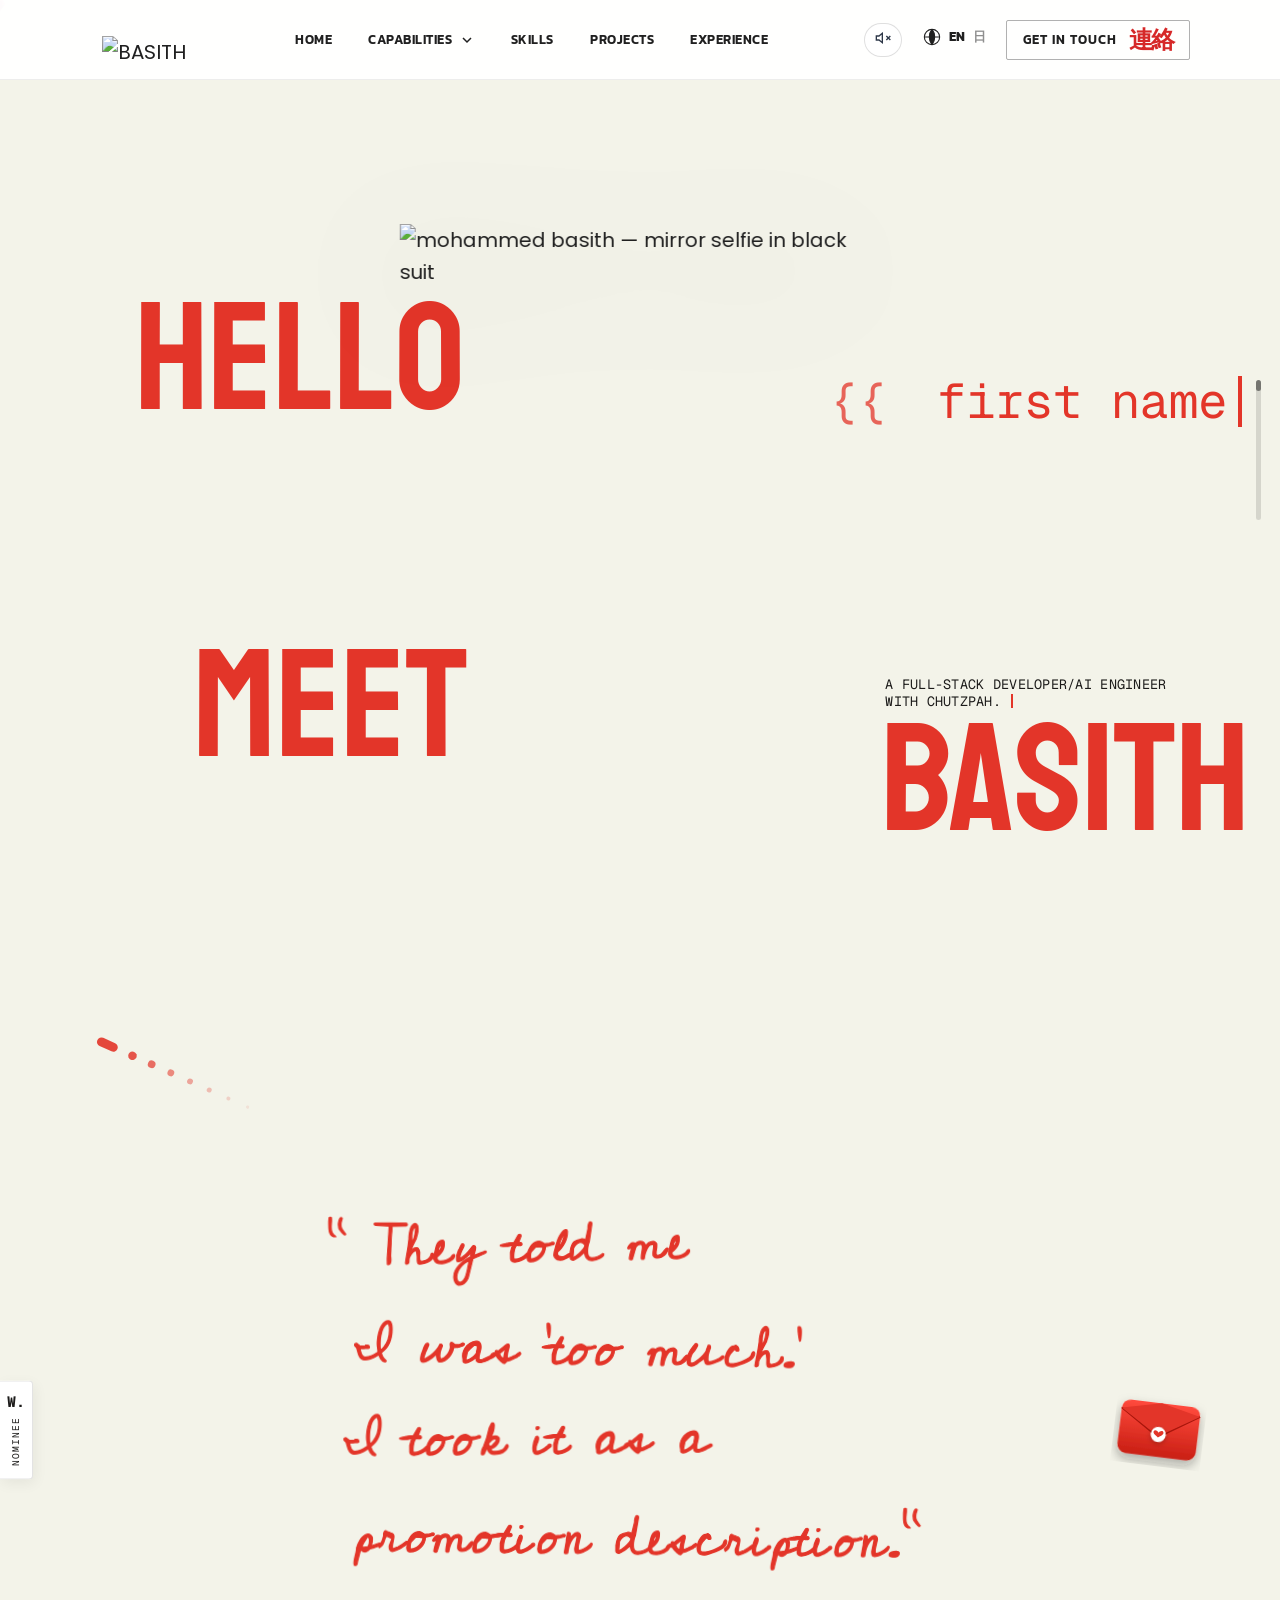
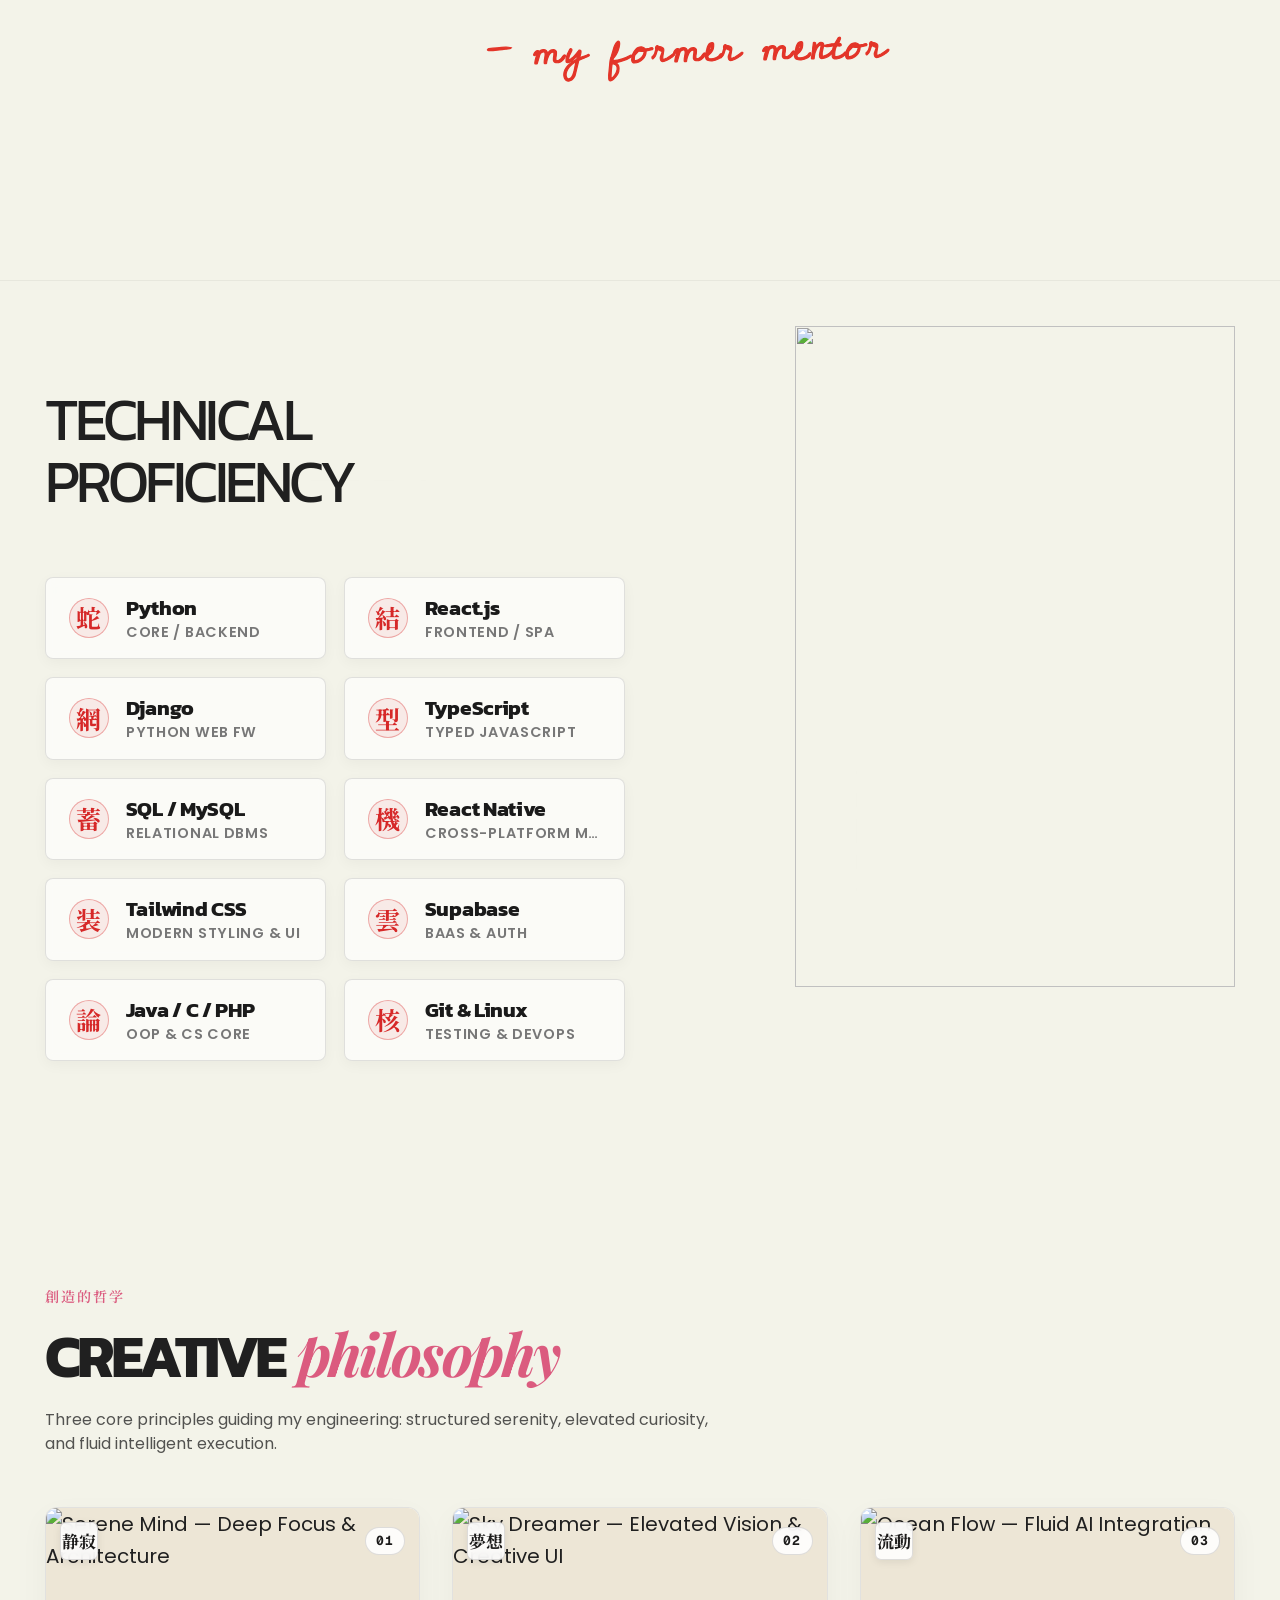
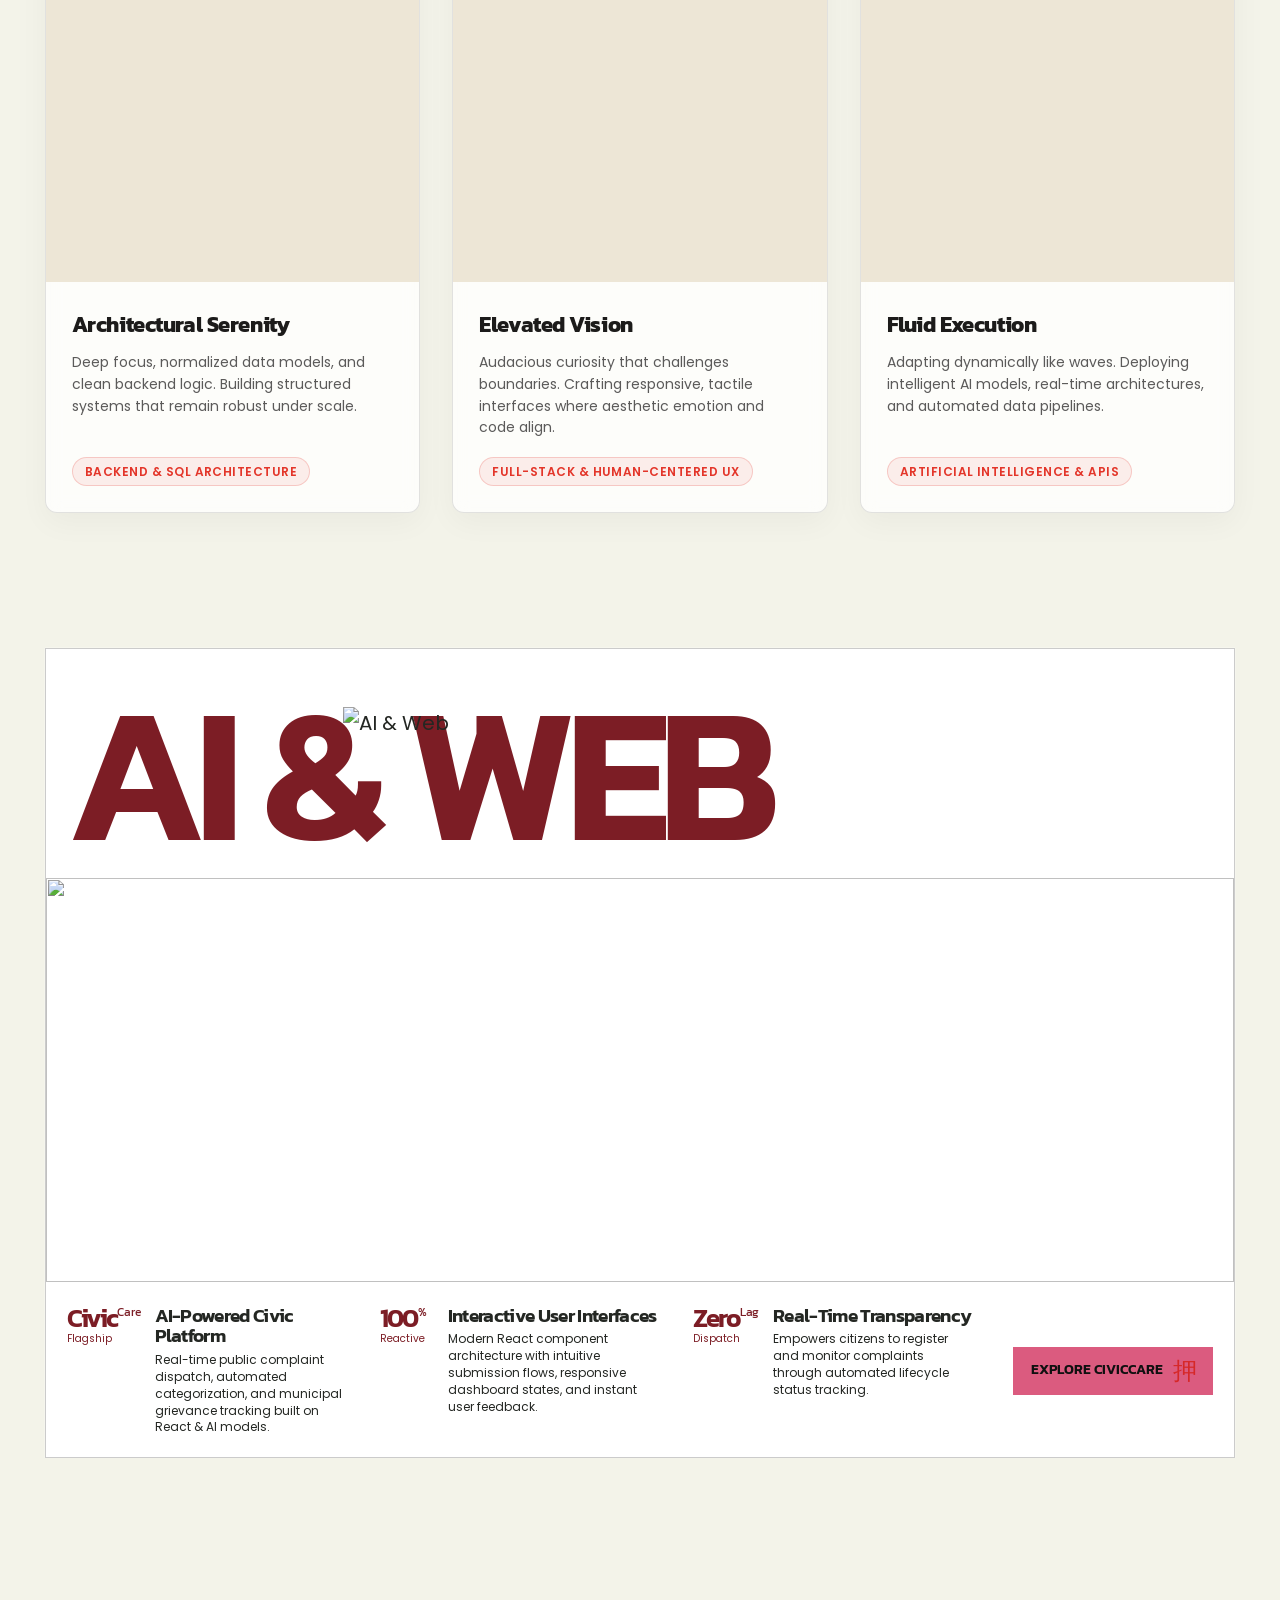
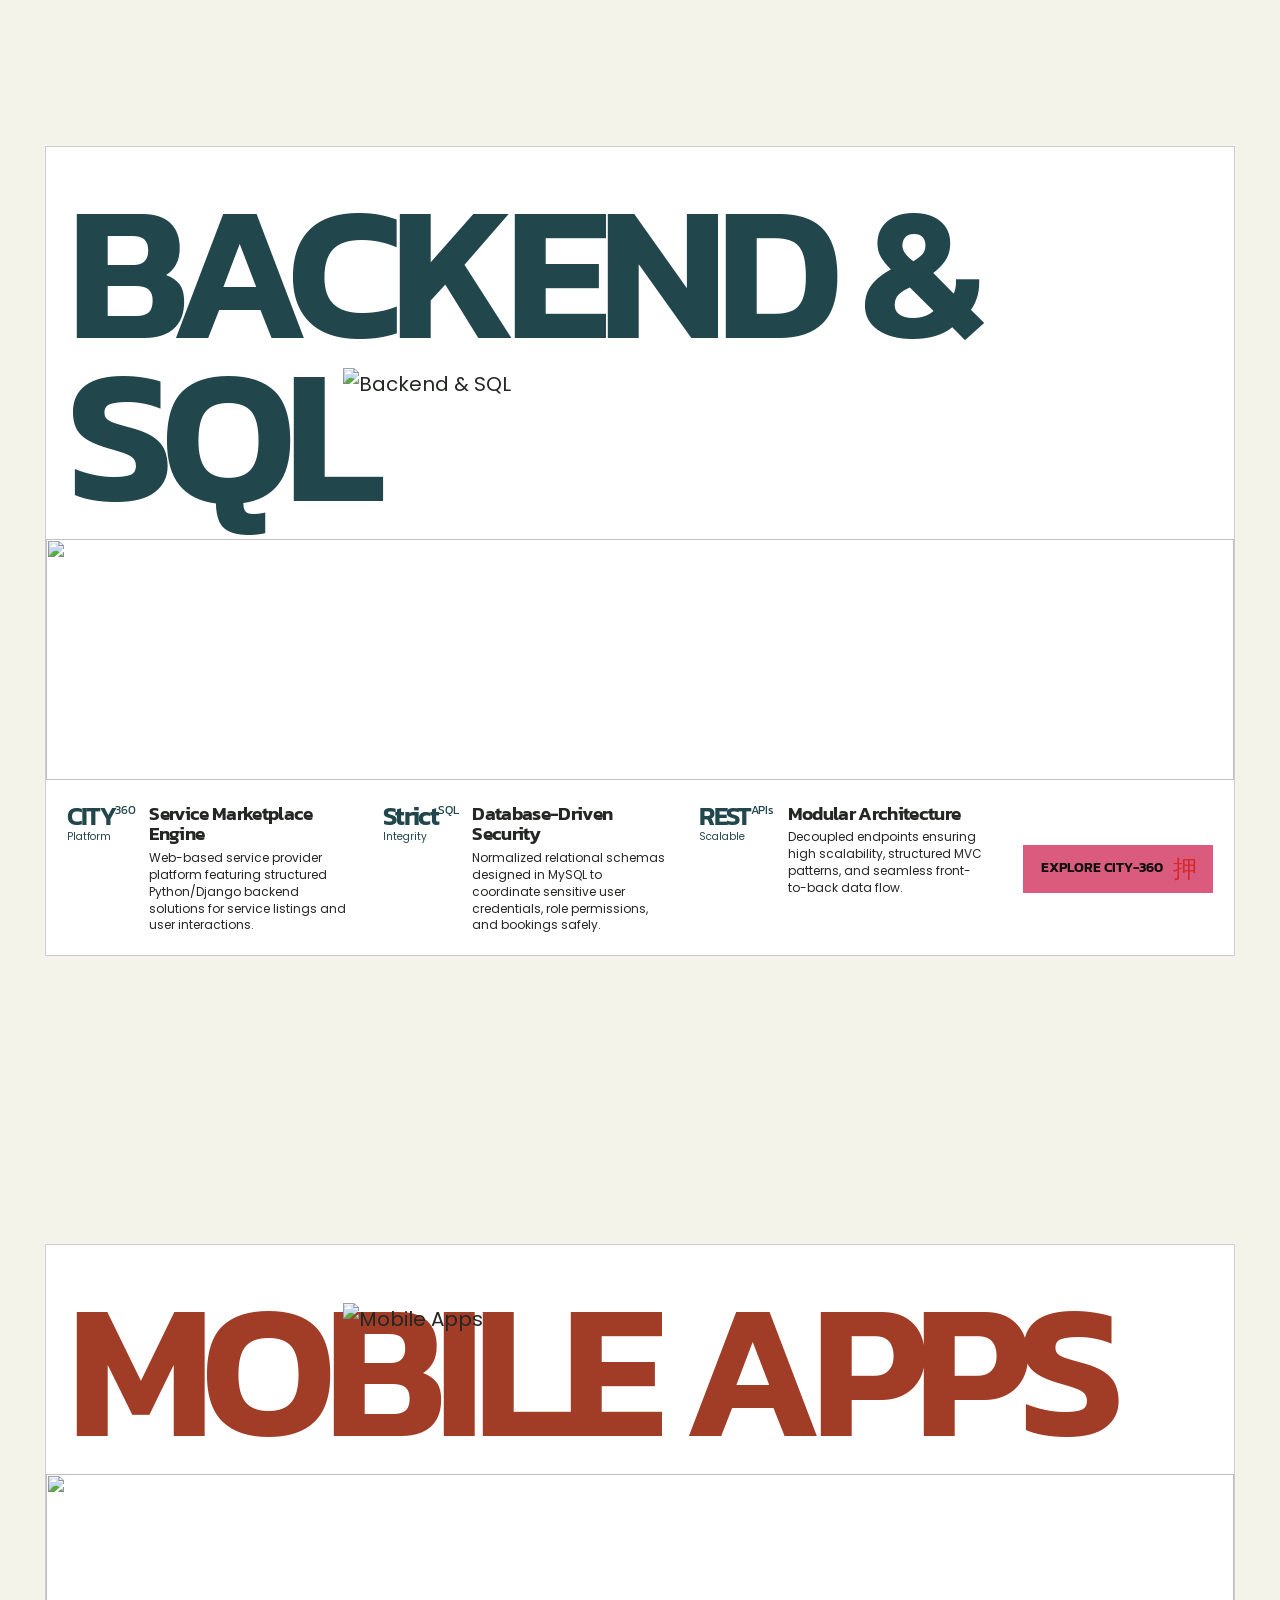
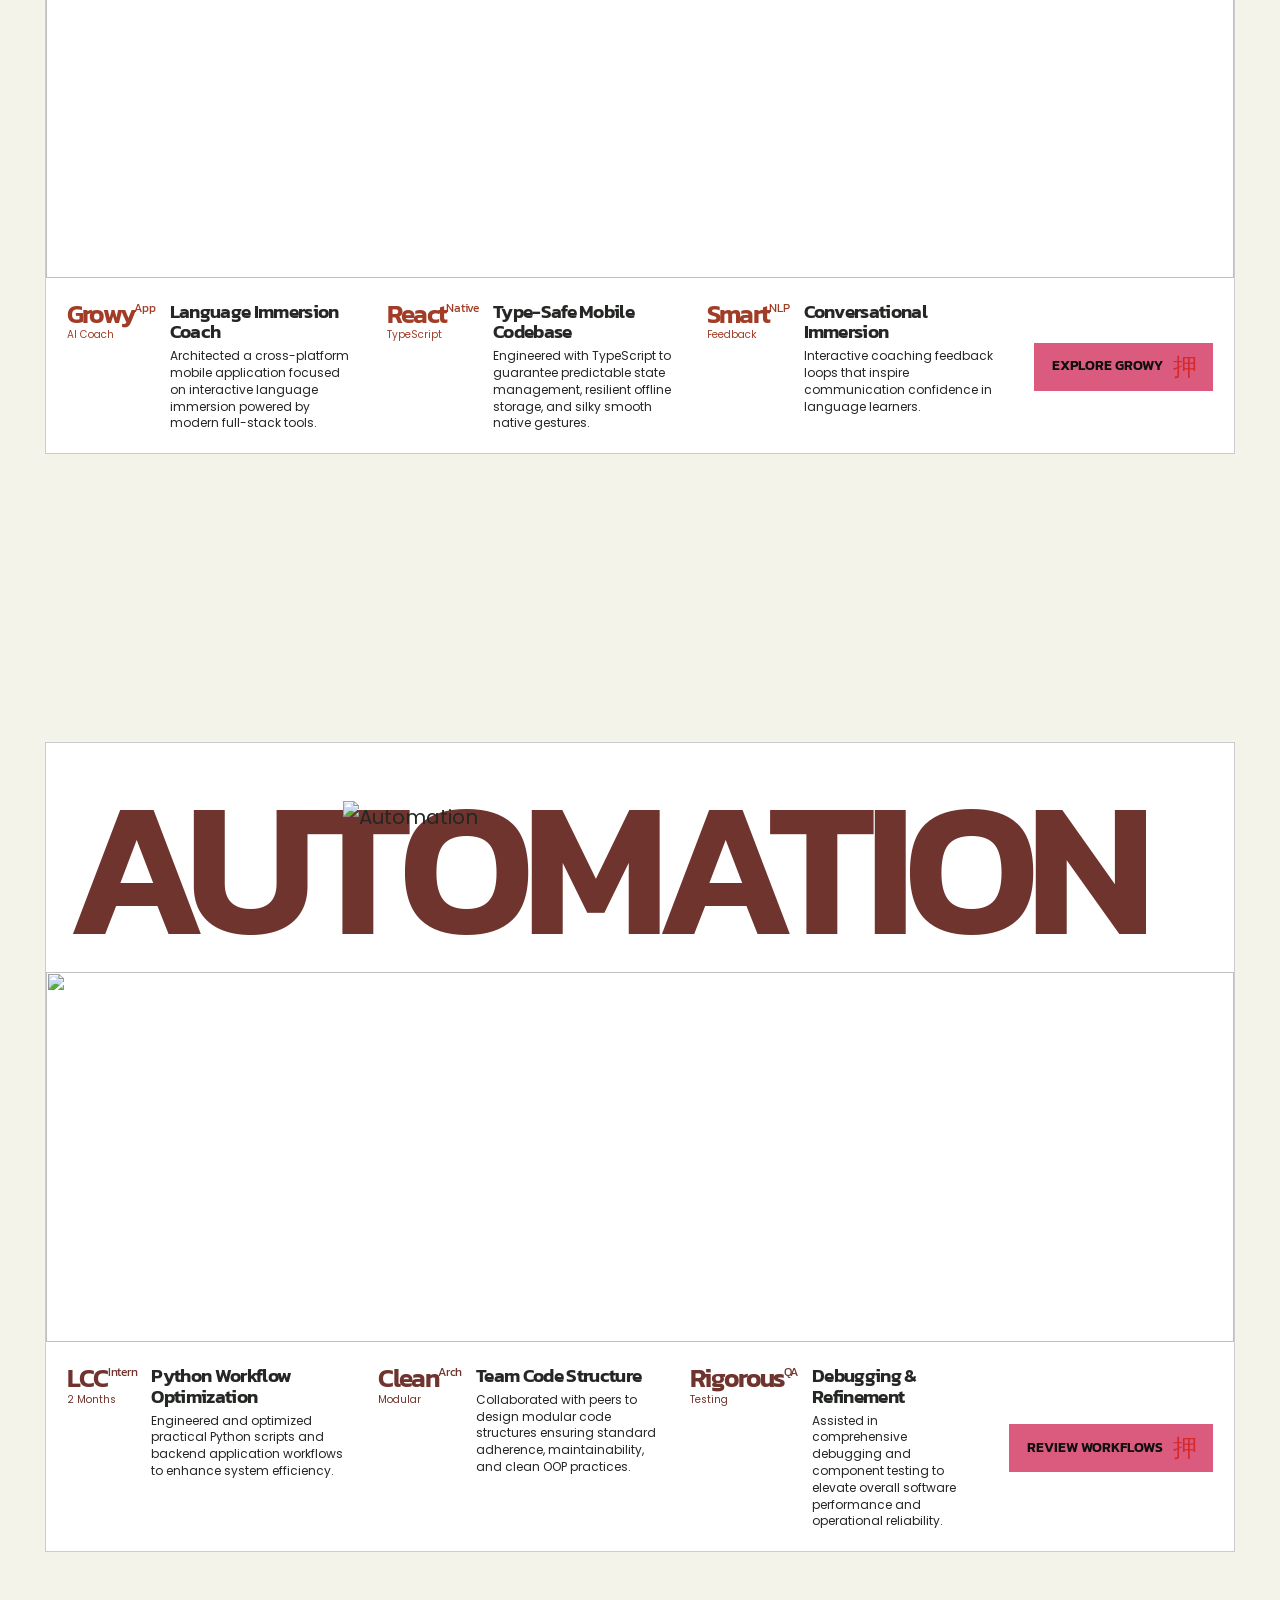
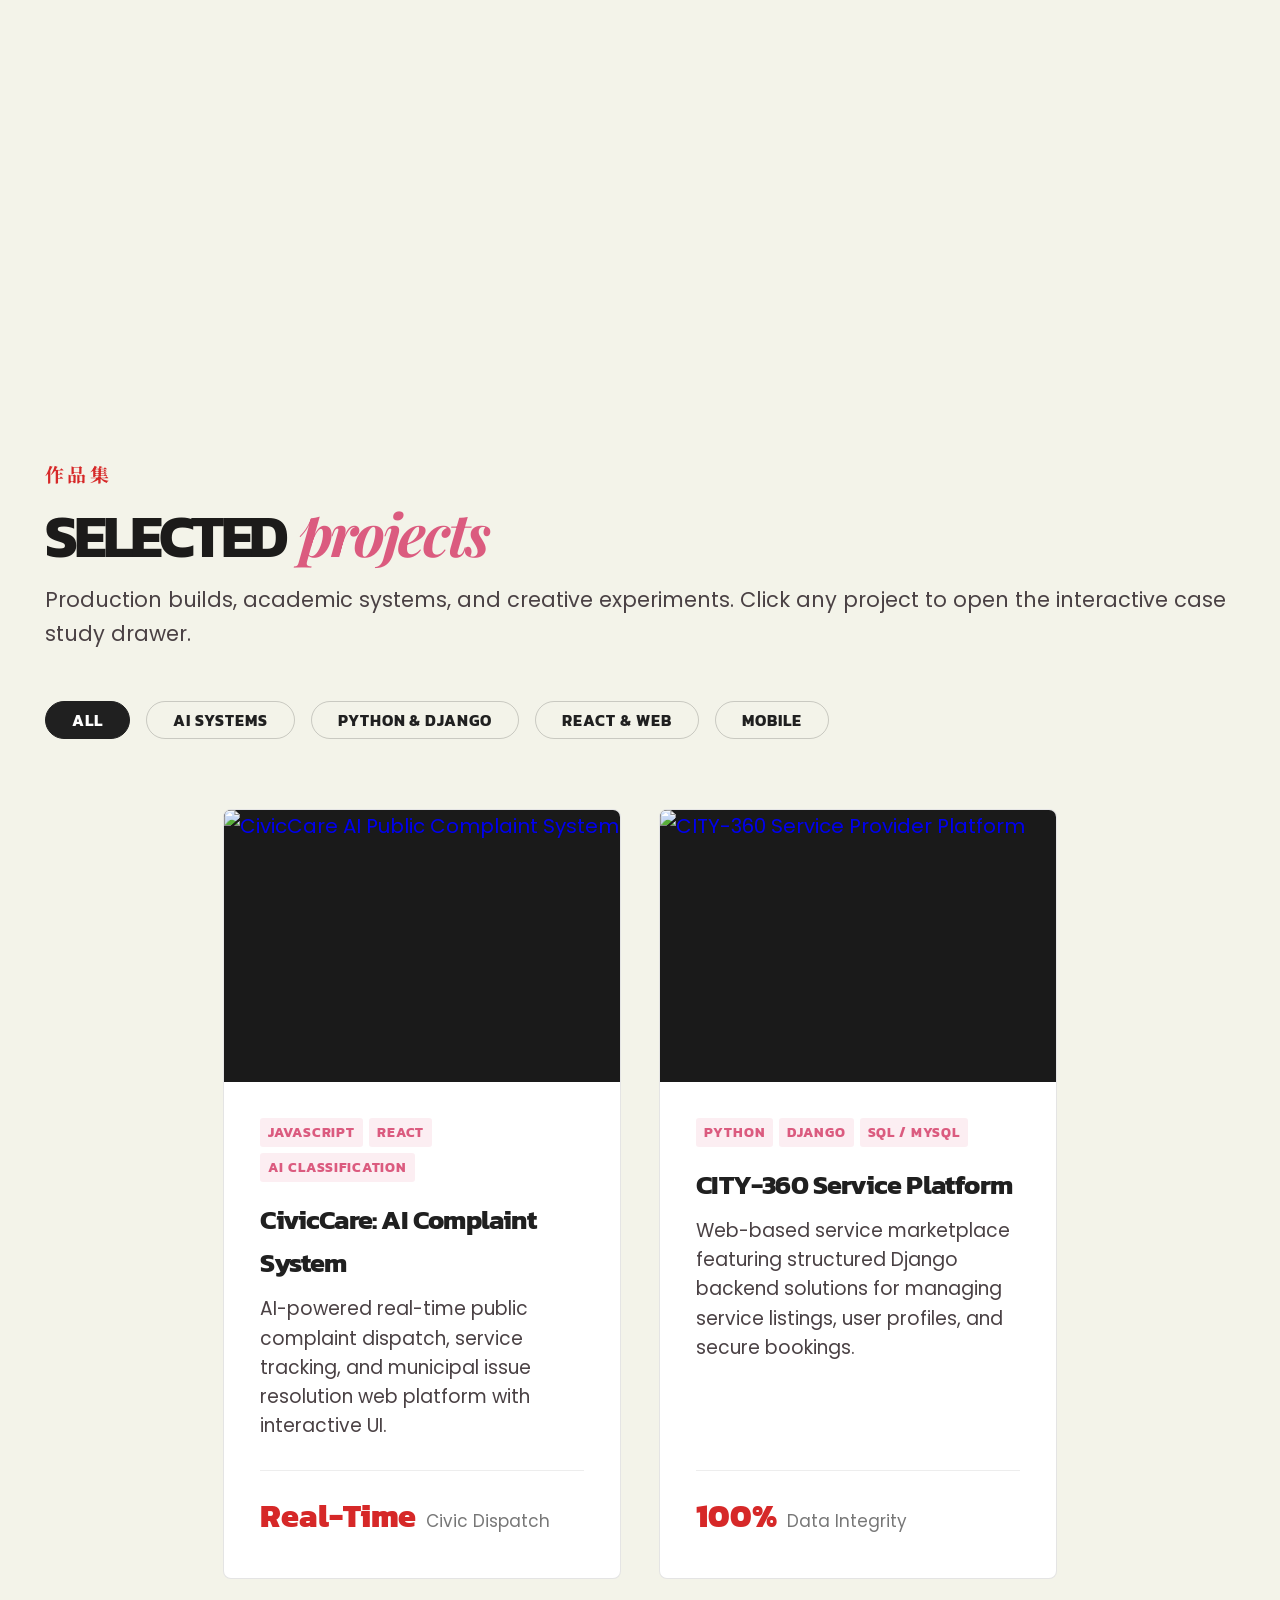
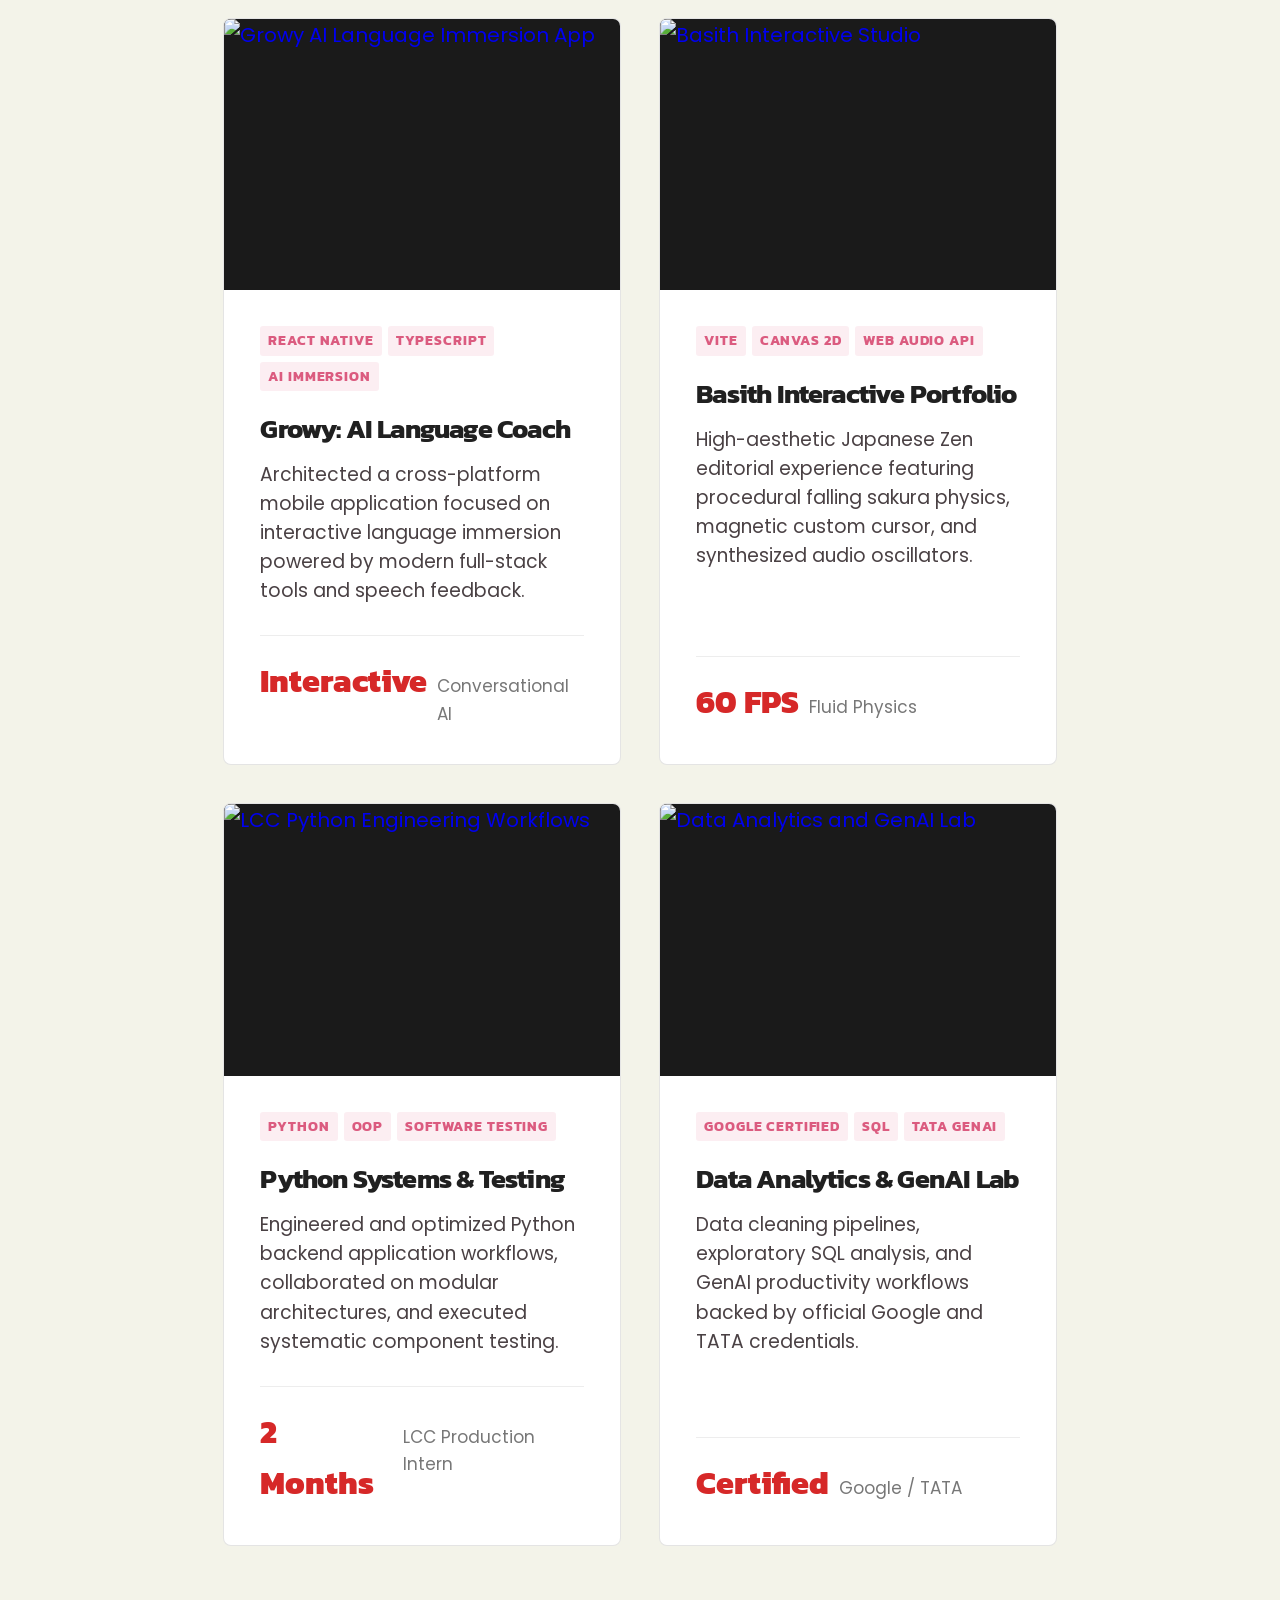
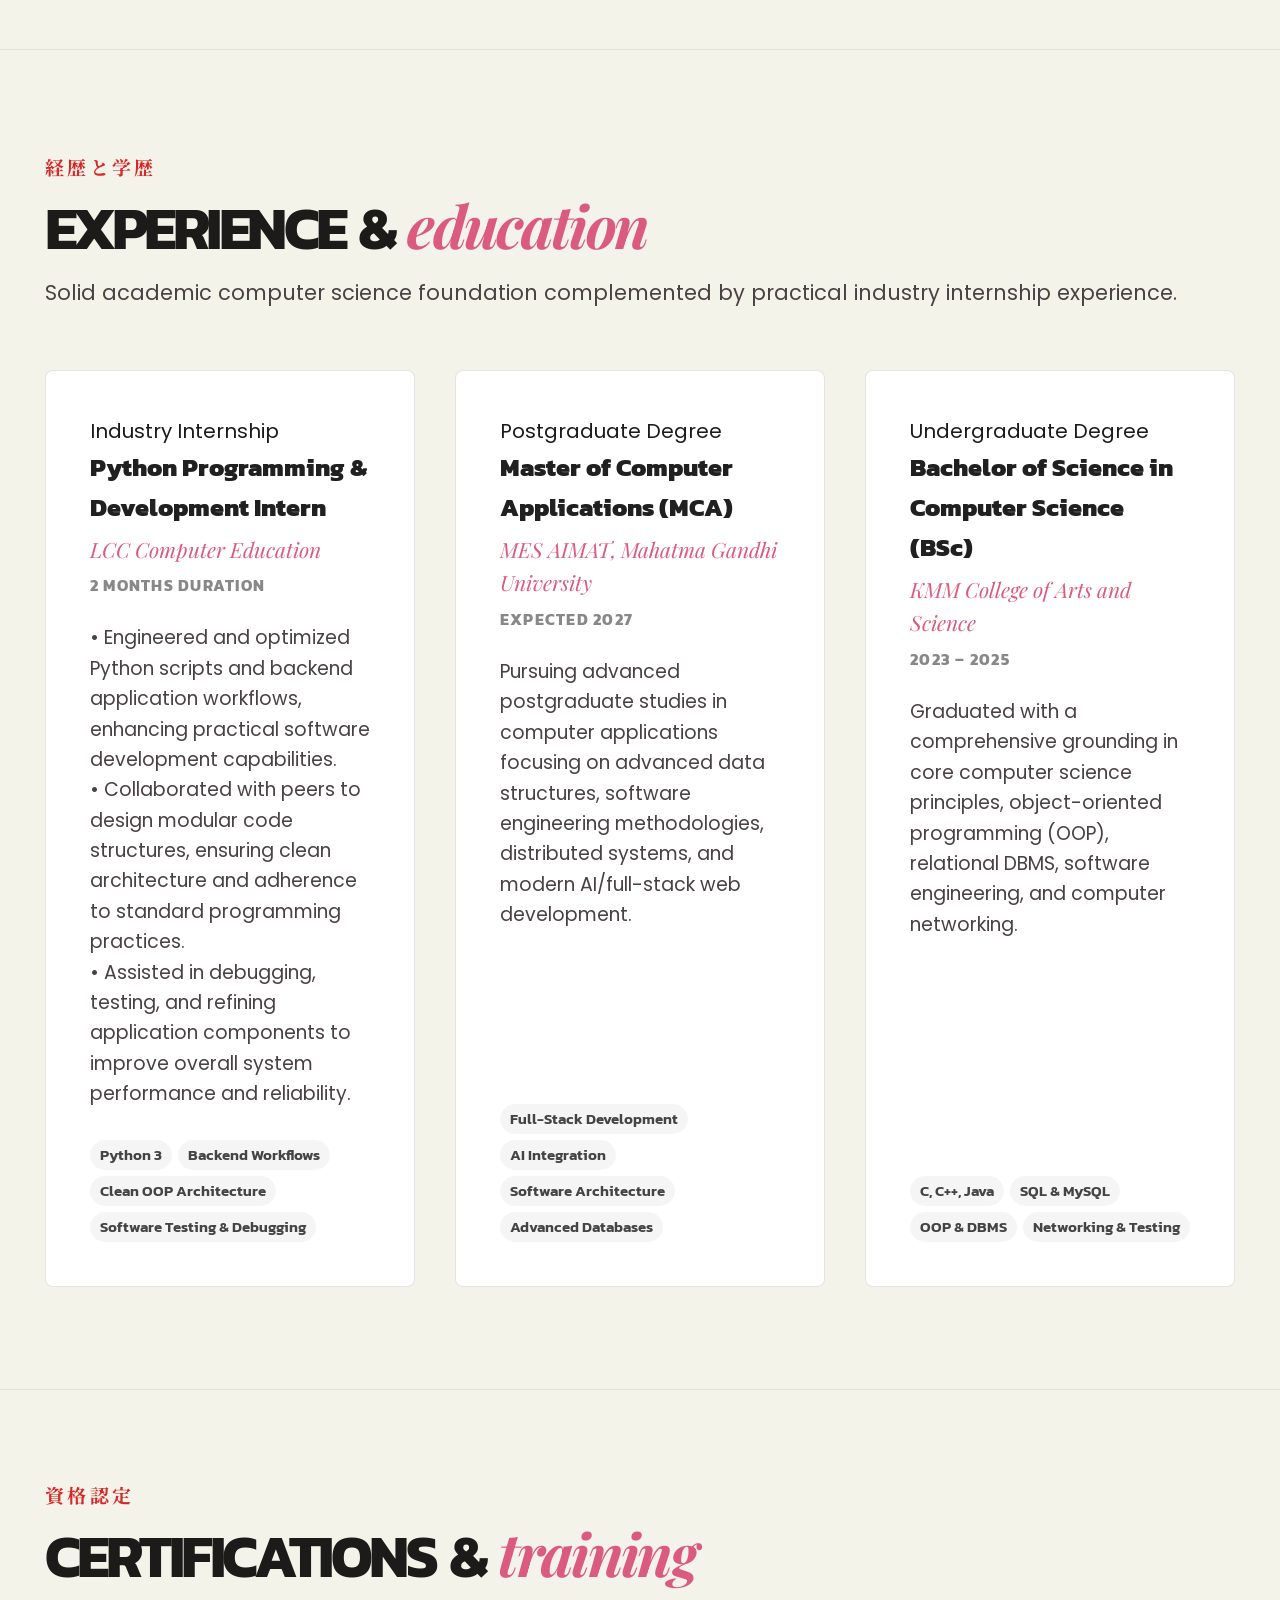
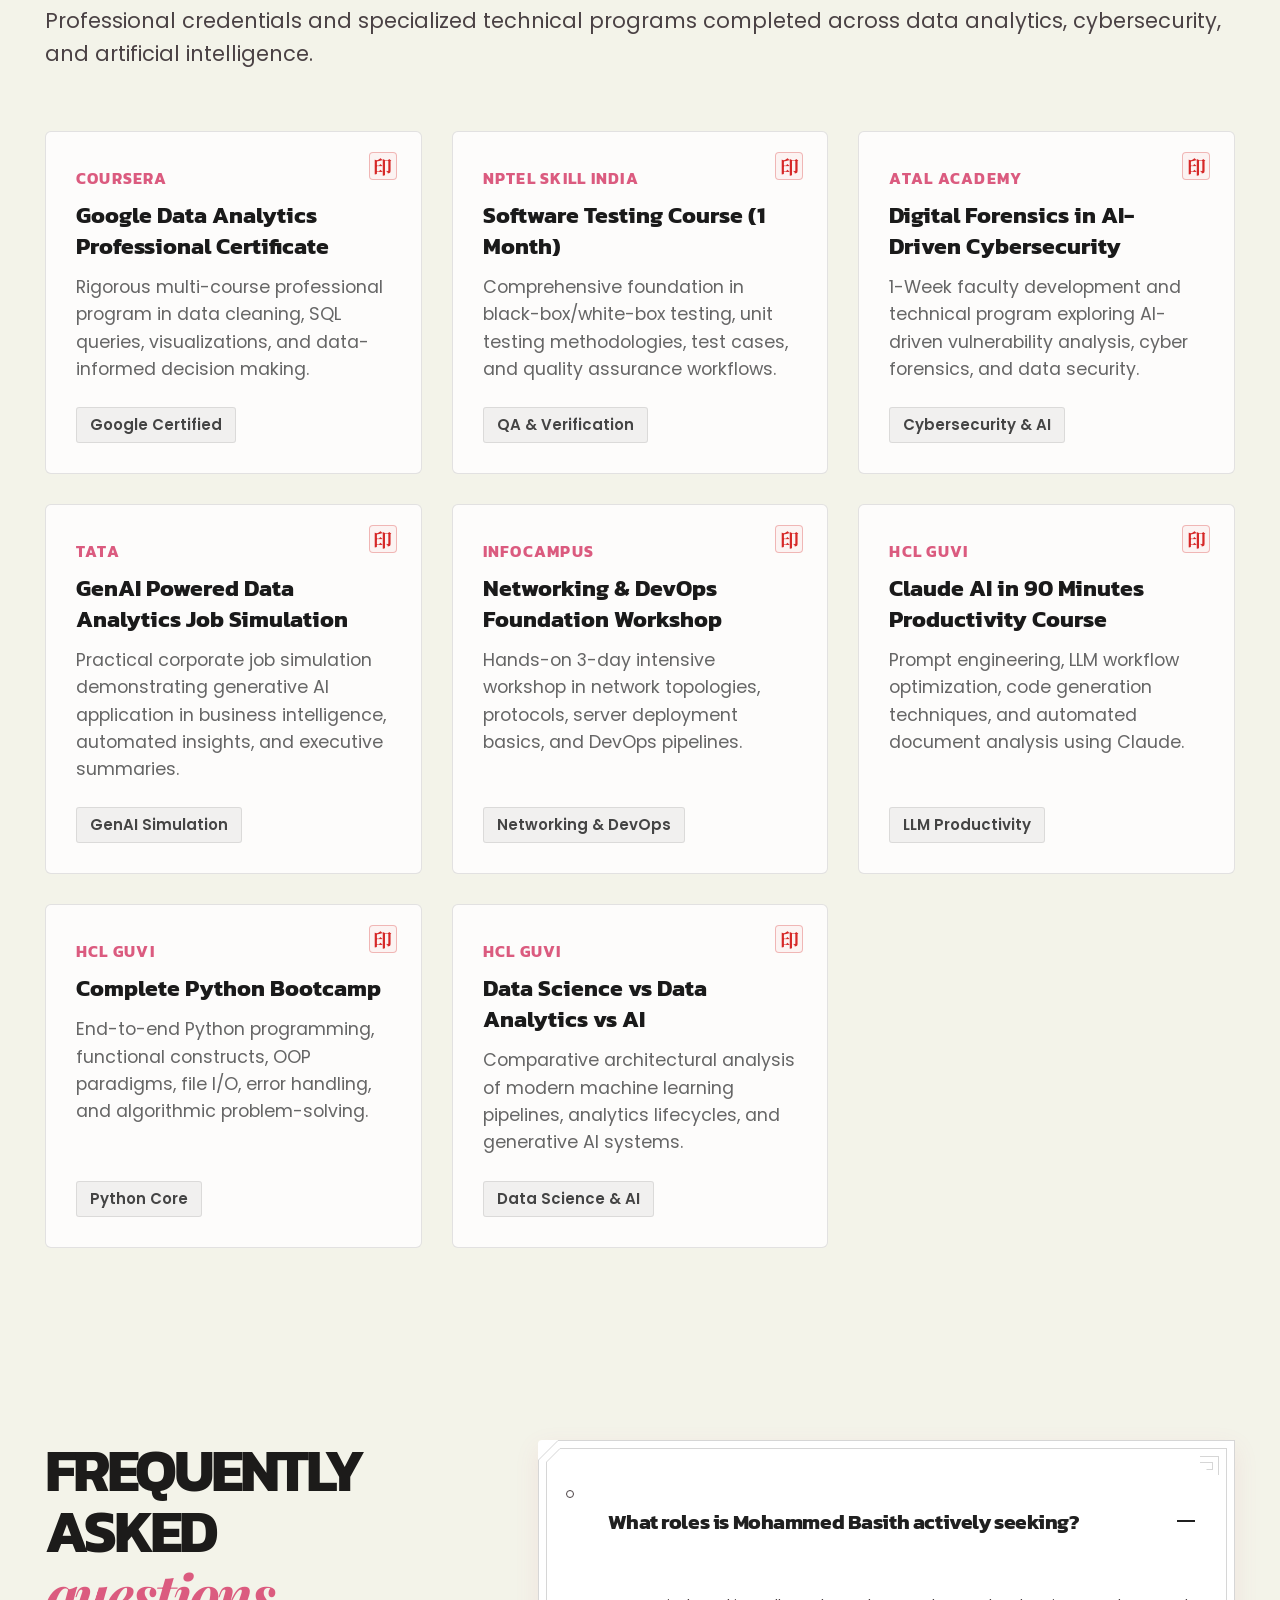
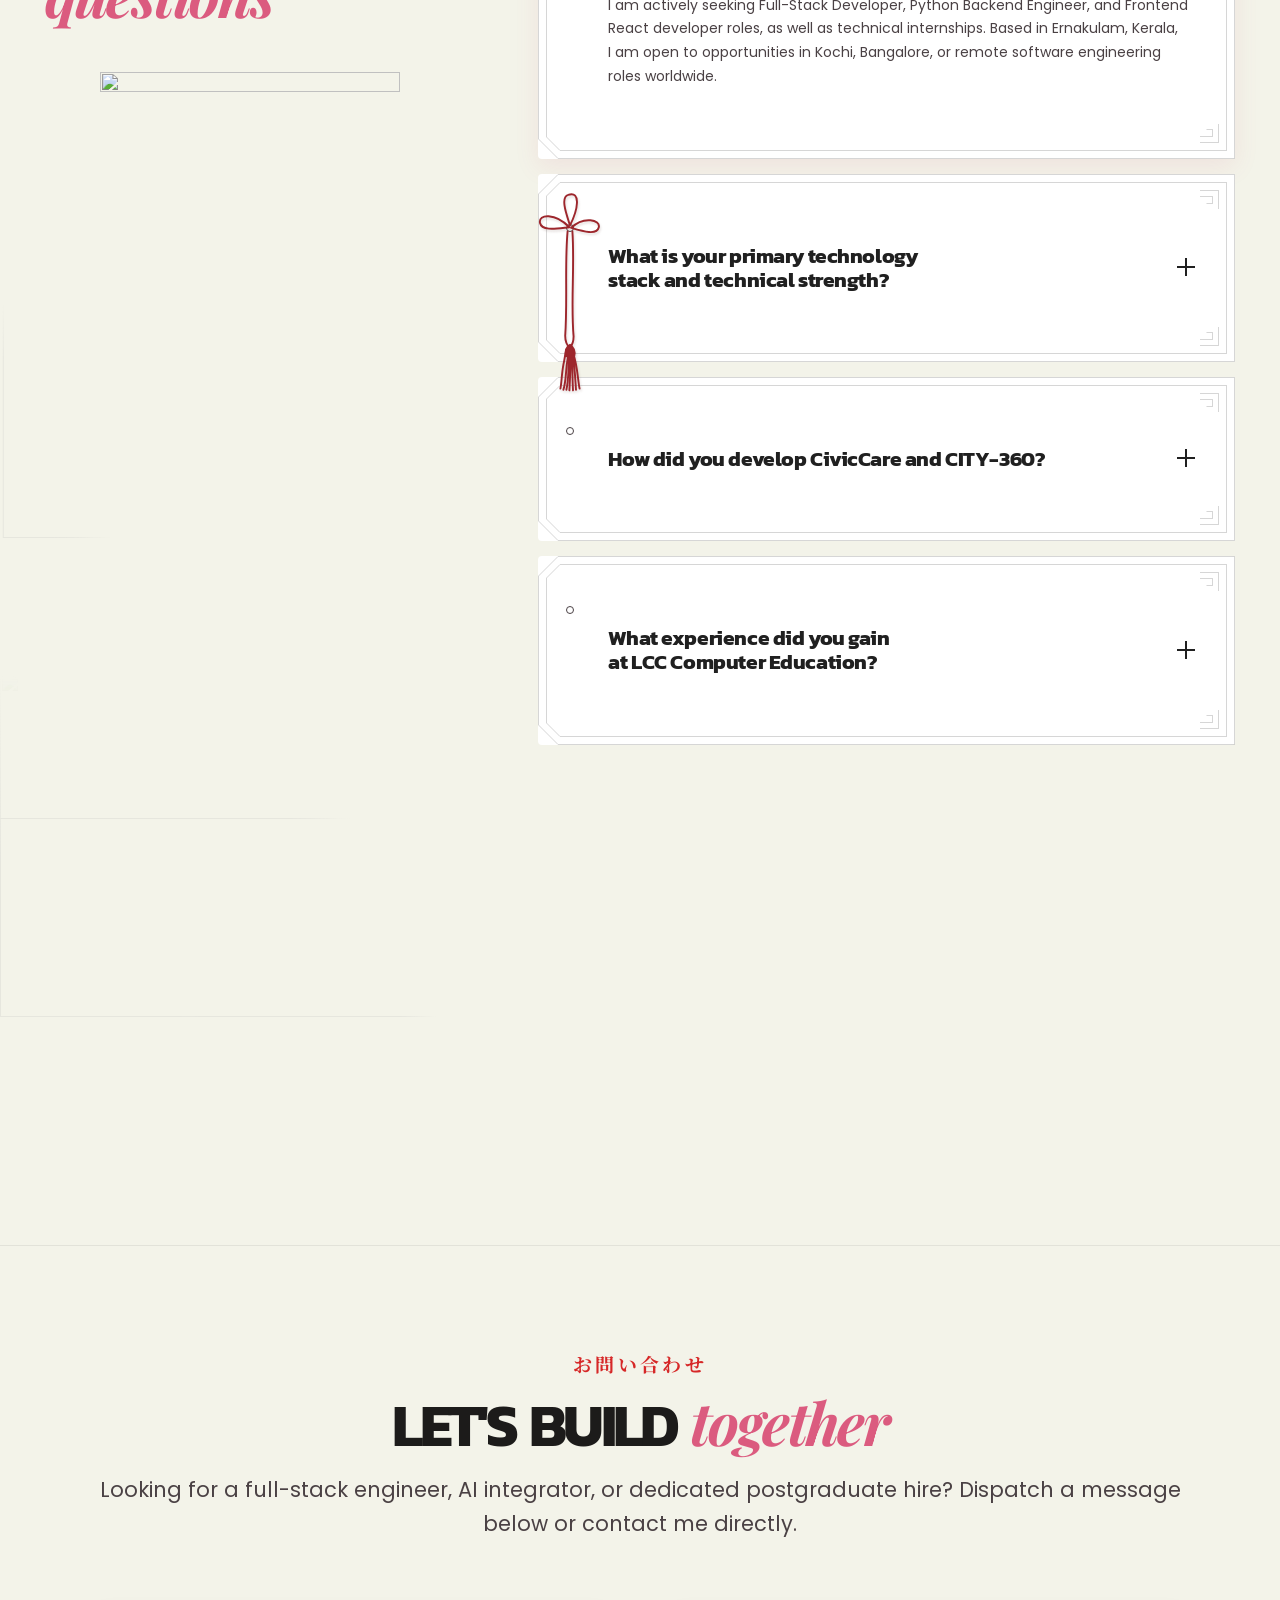
==== commit 8af20d21: "feat: add creative vision and engineering philosophy triptych with artistic illustrations" ====
--- a/index.html
+++ b/index.html
@@ -576,6 +576,69 @@
 
         </section>
 
+        <!-- ===== CREATIVE VISION & ENGINEERING PHILOSOPHY TRIPTYCH ===== -->
+        <section class="creative-vision p-wrap" id="vision" aria-labelledby="vision-heading">
+          <div class="creative-vision__head" data-reveal="title">
+            <span class="creative-vision__eyebrow" aria-hidden="true" lang="ja">創造的哲学</span>
+            <h2 id="vision-heading" class="p-title p-title--section">
+              <span class="p-title__mask">
+                <span class="p-title__text">Creative <em>Philosophy</em></span>
+              </span>
+            </h2>
+            <p class="creative-vision__description">Three core principles guiding my engineering: structured serenity, elevated curiosity, and fluid intelligent execution.</p>
+          </div>
+
+          <div class="creative-vision__grid">
+            <!-- Card 1: Serene Mind -->
+            <article class="vision-card vision-card--serene" data-cursor="SERENITY">
+              <div class="vision-card__frame">
+                <img src="/images/art/serene-mind.jpg" alt="Serene Mind — Deep Focus & Architecture" class="vision-card__img" loading="lazy" width="1024" height="1024">
+                <div class="vision-card__overlay">
+                  <span class="vision-card__kanji">静寂</span>
+                  <span class="vision-card__index">01</span>
+                </div>
+              </div>
+              <div class="vision-card__content">
+                <h3 class="vision-card__title">Architectural Serenity</h3>
+                <p class="vision-card__text">Deep focus, normalized data models, and clean backend logic. Building structured systems that remain robust under scale.</p>
+                <span class="vision-card__tag">Backend &amp; SQL Architecture</span>
+              </div>
+            </article>
+
+            <!-- Card 2: Sky Dreamer -->
+            <article class="vision-card vision-card--dreamer" data-cursor="VISION">
+              <div class="vision-card__frame">
+                <img src="/images/art/sky-dreamer.png" alt="Sky Dreamer — Elevated Vision & Creative UI" class="vision-card__img" loading="lazy" width="1024" height="1024">
+                <div class="vision-card__overlay">
+                  <span class="vision-card__kanji">夢想</span>
+                  <span class="vision-card__index">02</span>
+                </div>
+              </div>
+              <div class="vision-card__content">
+                <h3 class="vision-card__title">Elevated Vision</h3>
+                <p class="vision-card__text">Audacious curiosity that challenges boundaries. Crafting responsive, tactile interfaces where aesthetic emotion and code align.</p>
+                <span class="vision-card__tag">Full-Stack &amp; Human-Centered UX</span>
+              </div>
+            </article>
+
+            <!-- Card 3: Ocean Flow -->
+            <article class="vision-card vision-card--flow" data-cursor="FLOW">
+              <div class="vision-card__frame">
+                <img src="/images/art/ocean-flow-awake.png" alt="Ocean Flow — Fluid AI Integration" class="vision-card__img" loading="lazy" width="1024" height="1024">
+                <div class="vision-card__overlay">
+                  <span class="vision-card__kanji">流動</span>
+                  <span class="vision-card__index">03</span>
+                </div>
+              </div>
+              <div class="vision-card__content">
+                <h3 class="vision-card__title">Fluid Execution</h3>
+                <p class="vision-card__text">Adapting dynamically like waves. Deploying intelligent AI models, real-time architectures, and automated data pipelines.</p>
+                <span class="vision-card__tag">Artificial Intelligence &amp; APIs</span>
+              </div>
+            </article>
+          </div>
+        </section>
+
         <!-- ===== SERVICES / CORE DISCIPLINES SECTION ===== -->
         <section class="home__services services" lang="en" aria-labelledby="services-heading">
           <h2 id="services-heading" class="visually-hidden">Core Engineering Disciplines</h2>
--- a/style.css
+++ b/style.css
@@ -832,16 +832,19 @@
   font-size: var(--clients-title-size);
   font-weight: 700;
   grid-area: 1 / 1;
-  justify-self: end;
+  justify-self: start !important;
   letter-spacing: -0.06em;
   line-height: 1.05;
-  margin: 0;
-  text-align: left;
+  margin: 0 !important;
+  text-align: left !important;
   text-transform: uppercase;
   text-wrap: balance;
-  width: 62%;
+  width: auto !important;
+  max-width: min(100%, clamp(360px, 46vw, 680px)) !important;
   word-spacing: 0.08em;
   color: #202020;
+  z-index: 2 !important;
+  position: relative !important;
 }
 
 .home-clients__reel {
@@ -3900,3 +3903,214 @@
 .faq-accordion__question {
   color: var(--ink, #1c1b1a) !important;
 }
+
+/* Technical Proficiency Section Heading — Positioned strictly on the left side */
+.home-clients__head {
+  display: grid !important;
+  grid-template-columns: 1fr !important;
+  justify-items: start !important;
+  text-align: left !important;
+}
+
+.home-clients__title {
+  justify-self: start !important;
+  text-align: left !important;
+  align-self: flex-start !important;
+  width: auto !important;
+  max-width: min(100%, clamp(360px, 48vw, 700px)) !important;
+  margin-left: 0 !important;
+  margin-right: auto !important;
+  z-index: 2 !important;
+  position: relative !important;
+}
+
+.home-clients__title-text {
+  text-align: left !important;
+  display: block !important;
+}
+
+.home-clients__title-line {
+  justify-content: flex-start !important;
+  text-align: left !important;
+  display: block !important;
+}
+
+/* ============================================================
+   CREATIVE VISION & PHILOSOPHY TRIPTYCH (USER ARTWORKS)
+   ============================================================ */
+
+.creative-vision {
+  padding: clamp(4rem, 7vw, 7.5rem) var(--edge-padding);
+  position: relative;
+  z-index: 2;
+  overflow: hidden;
+}
+
+.creative-vision__head {
+  text-align: left;
+  margin-bottom: clamp(2.5rem, 4vw, 4rem);
+  max-width: 820px;
+}
+
+.creative-vision__eyebrow {
+  display: inline-block;
+  font-family: var(--font-kanji, serif);
+  font-size: clamp(14px, 1.1vw, 17px);
+  font-weight: 600;
+  color: var(--sakura, #db5b7f);
+  letter-spacing: 0.14em;
+  margin-bottom: 0.75rem;
+}
+
+.creative-vision__description {
+  font-size: clamp(16px, 1.25vw, 20px);
+  line-height: 1.5;
+  color: rgba(32, 32, 32, 0.76);
+  margin-top: 1rem;
+  max-width: 680px;
+}
+
+.creative-vision__grid {
+  display: grid;
+  grid-template-columns: repeat(3, minmax(0, 1fr));
+  gap: clamp(1.25rem, 2.5vw, 2.5rem);
+  width: 100%;
+}
+
+@media (max-width: 960px) {
+  .creative-vision__grid {
+    grid-template-columns: repeat(2, minmax(0, 1fr));
+  }
+}
+
+@media (max-width: 640px) {
+  .creative-vision__grid {
+    grid-template-columns: 1fr;
+    gap: 2rem;
+  }
+}
+
+/* Vision Card */
+.vision-card {
+  position: relative;
+  display: flex;
+  flex-direction: column;
+  background: rgba(255, 255, 255, 0.78);
+  border: 1px solid rgba(28, 27, 26, 0.12);
+  border-radius: 12px;
+  overflow: hidden;
+  box-shadow: 0 10px 30px rgba(0, 0, 0, 0.04);
+  transition: transform 0.45s cubic-bezier(0.16, 1, 0.3, 1), box-shadow 0.45s cubic-bezier(0.16, 1, 0.3, 1), border-color 0.3s ease;
+  backdrop-filter: blur(8px);
+  -webkit-backdrop-filter: blur(8px);
+}
+
+.vision-card:hover {
+  transform: translateY(-8px);
+  box-shadow: 0 20px 45px rgba(28, 27, 26, 0.12);
+  border-color: rgba(28, 27, 26, 0.24);
+}
+
+/* Card Visual Frame */
+.vision-card__frame {
+  position: relative;
+  width: 100%;
+  aspect-ratio: 1 / 1;
+  overflow: hidden;
+  background-color: #EDE6D6;
+}
+
+.vision-card__img {
+  width: 100%;
+  height: 100%;
+  object-fit: cover;
+  display: block;
+  transition: transform 0.65s cubic-bezier(0.16, 1, 0.3, 1);
+}
+
+.vision-card:hover .vision-card__img {
+  transform: scale(1.06);
+}
+
+/* Watermark Overlay */
+.vision-card__overlay {
+  position: absolute;
+  top: 14px;
+  left: 14px;
+  right: 14px;
+  display: flex;
+  justify-content: space-between;
+  align-items: center;
+  pointer-events: none;
+  z-index: 3;
+}
+
+.vision-card__kanji {
+  display: inline-flex;
+  align-items: center;
+  justify-content: center;
+  width: 38px;
+  height: 38px;
+  background: rgba(255, 255, 255, 0.88);
+  border: 1px solid rgba(28, 27, 26, 0.14);
+  border-radius: 6px;
+  font-family: var(--font-kanji, serif);
+  font-size: 17px;
+  font-weight: 700;
+  color: #1c1b1a;
+  backdrop-filter: blur(4px);
+  box-shadow: 0 2px 8px rgba(0, 0, 0, 0.08);
+}
+
+.vision-card__index {
+  font-family: var(--font-mono, monospace);
+  font-size: 13px;
+  font-weight: 700;
+  letter-spacing: 0.1em;
+  color: #1c1b1a;
+  background: rgba(255, 255, 255, 0.88);
+  border: 1px solid rgba(28, 27, 26, 0.14);
+  border-radius: 999px;
+  padding: 3px 10px;
+  backdrop-filter: blur(4px);
+}
+
+/* Card Content */
+.vision-card__content {
+  padding: clamp(18px, 2.5vw, 26px);
+  display: flex;
+  flex-direction: column;
+  flex: 1;
+  text-align: left;
+}
+
+.vision-card__title {
+  font-family: var(--font-title, 'Kanit', sans-serif);
+  font-size: clamp(20px, 1.7vw, 26px);
+  font-weight: 700;
+  color: #1c1b1a;
+  margin: 0 0 10px;
+  letter-spacing: -0.02em;
+}
+
+.vision-card__text {
+  font-size: clamp(14px, 1.05vw, 16px);
+  line-height: 1.55;
+  color: rgba(28, 27, 26, 0.72);
+  margin: 0 0 18px;
+  flex: 1;
+}
+
+.vision-card__tag {
+  display: inline-block;
+  align-self: flex-start;
+  font-size: 12px;
+  font-weight: 600;
+  letter-spacing: 0.04em;
+  text-transform: uppercase;
+  color: var(--cinnabar, #e33529);
+  background: rgba(227, 53, 41, 0.08);
+  border: 1px solid rgba(227, 53, 41, 0.2);
+  border-radius: 999px;
+  padding: 4px 12px;
+}
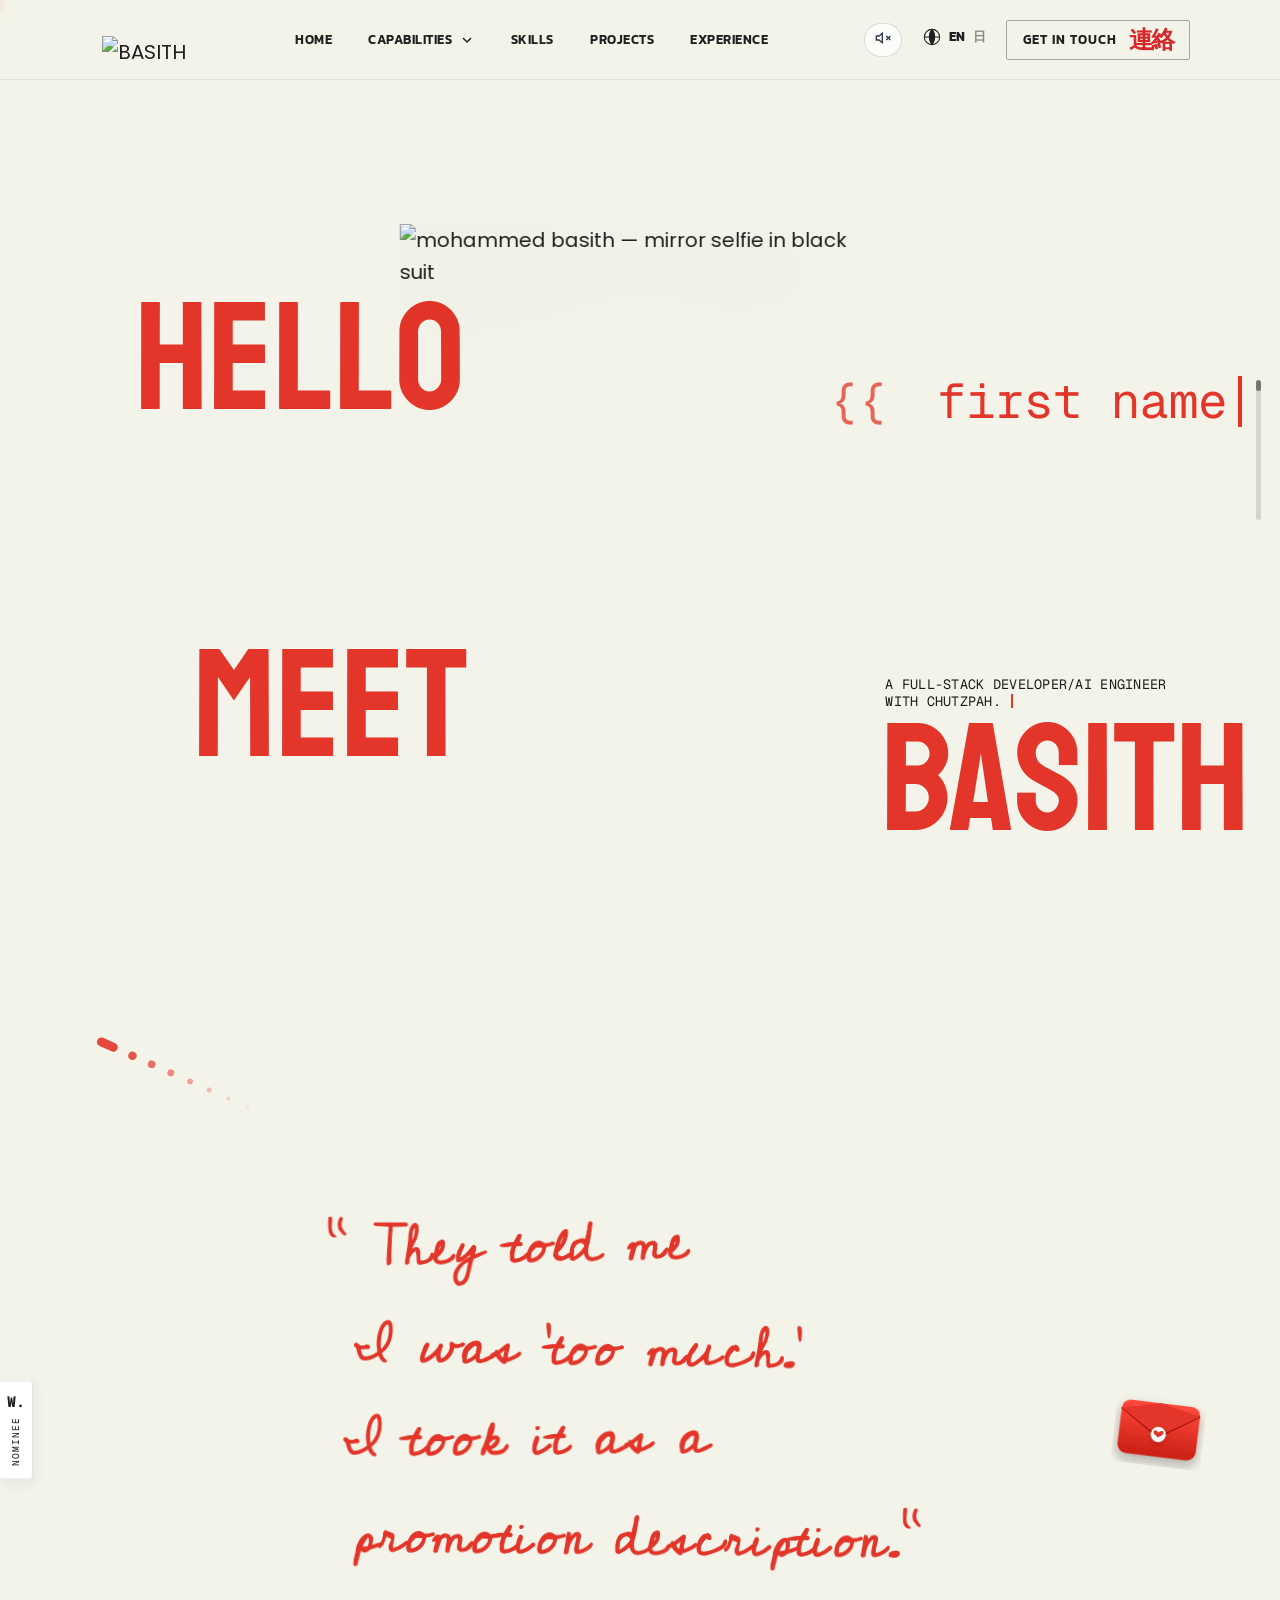
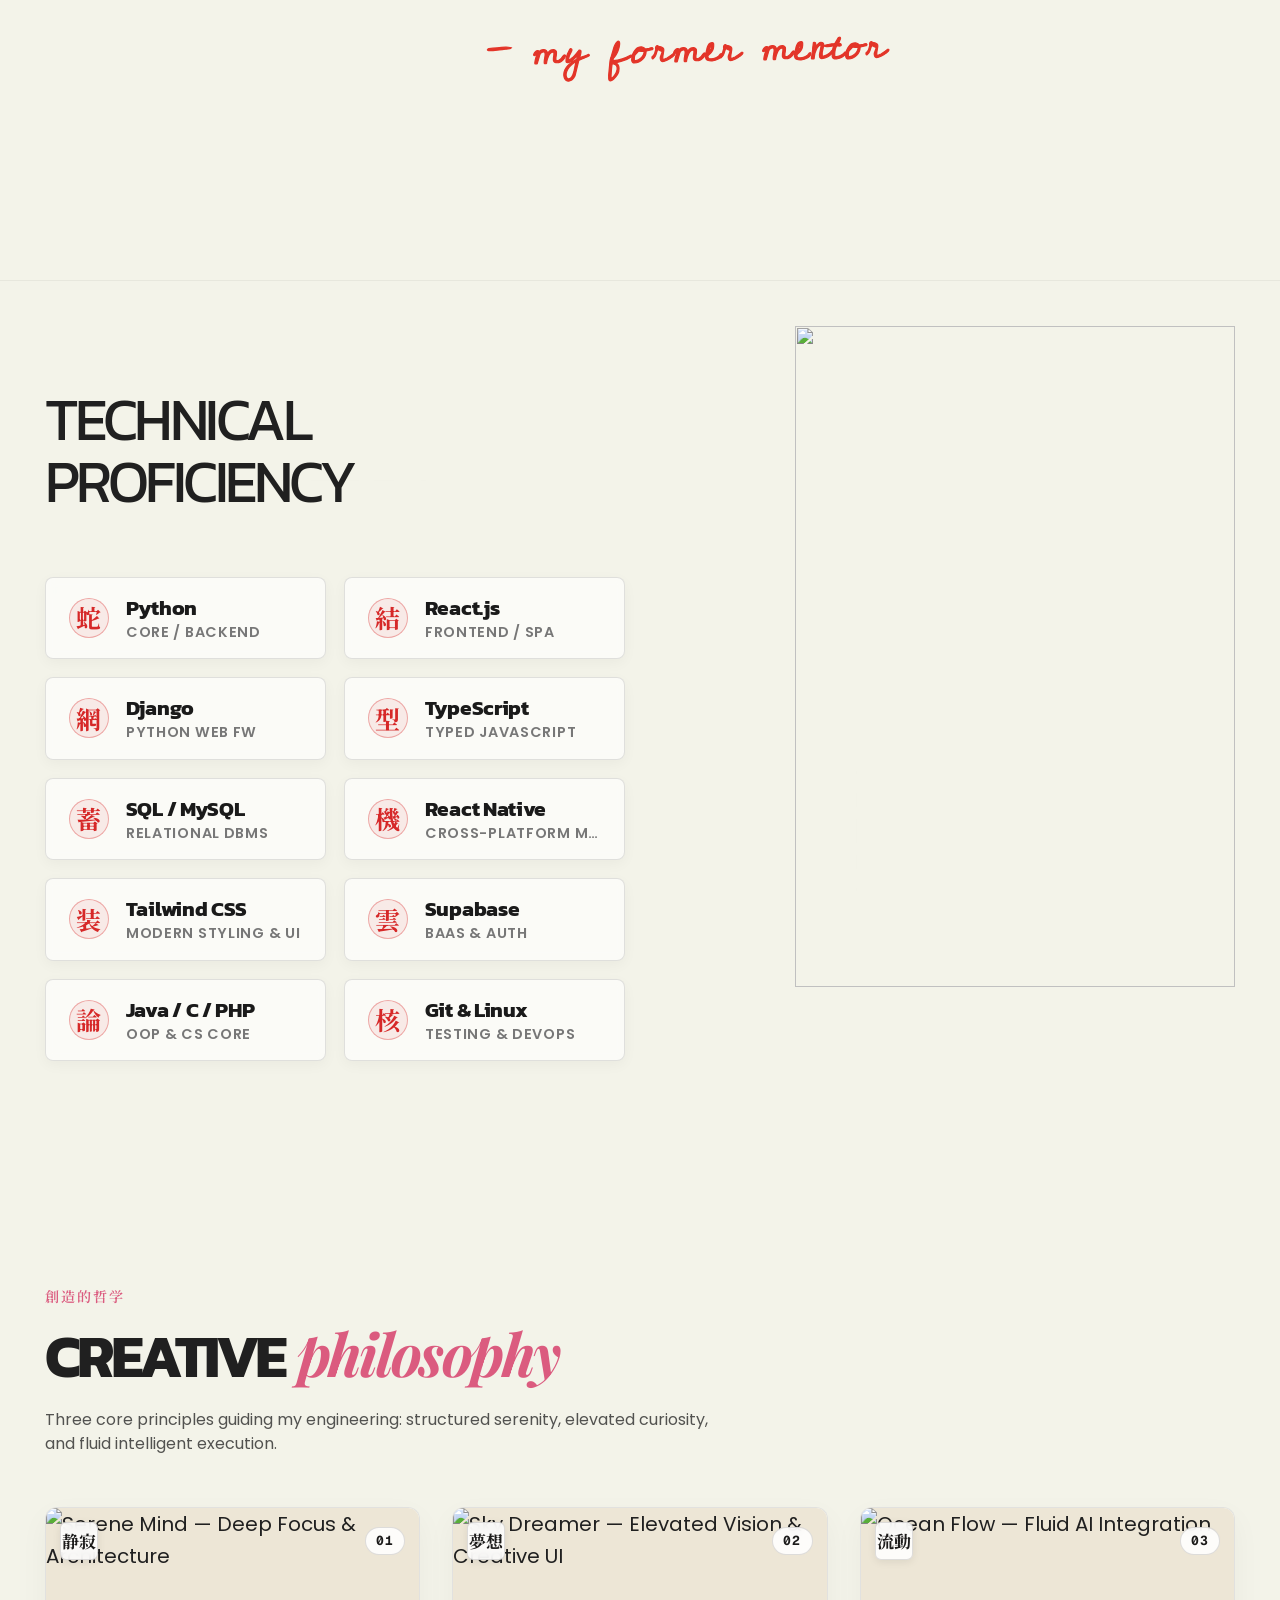
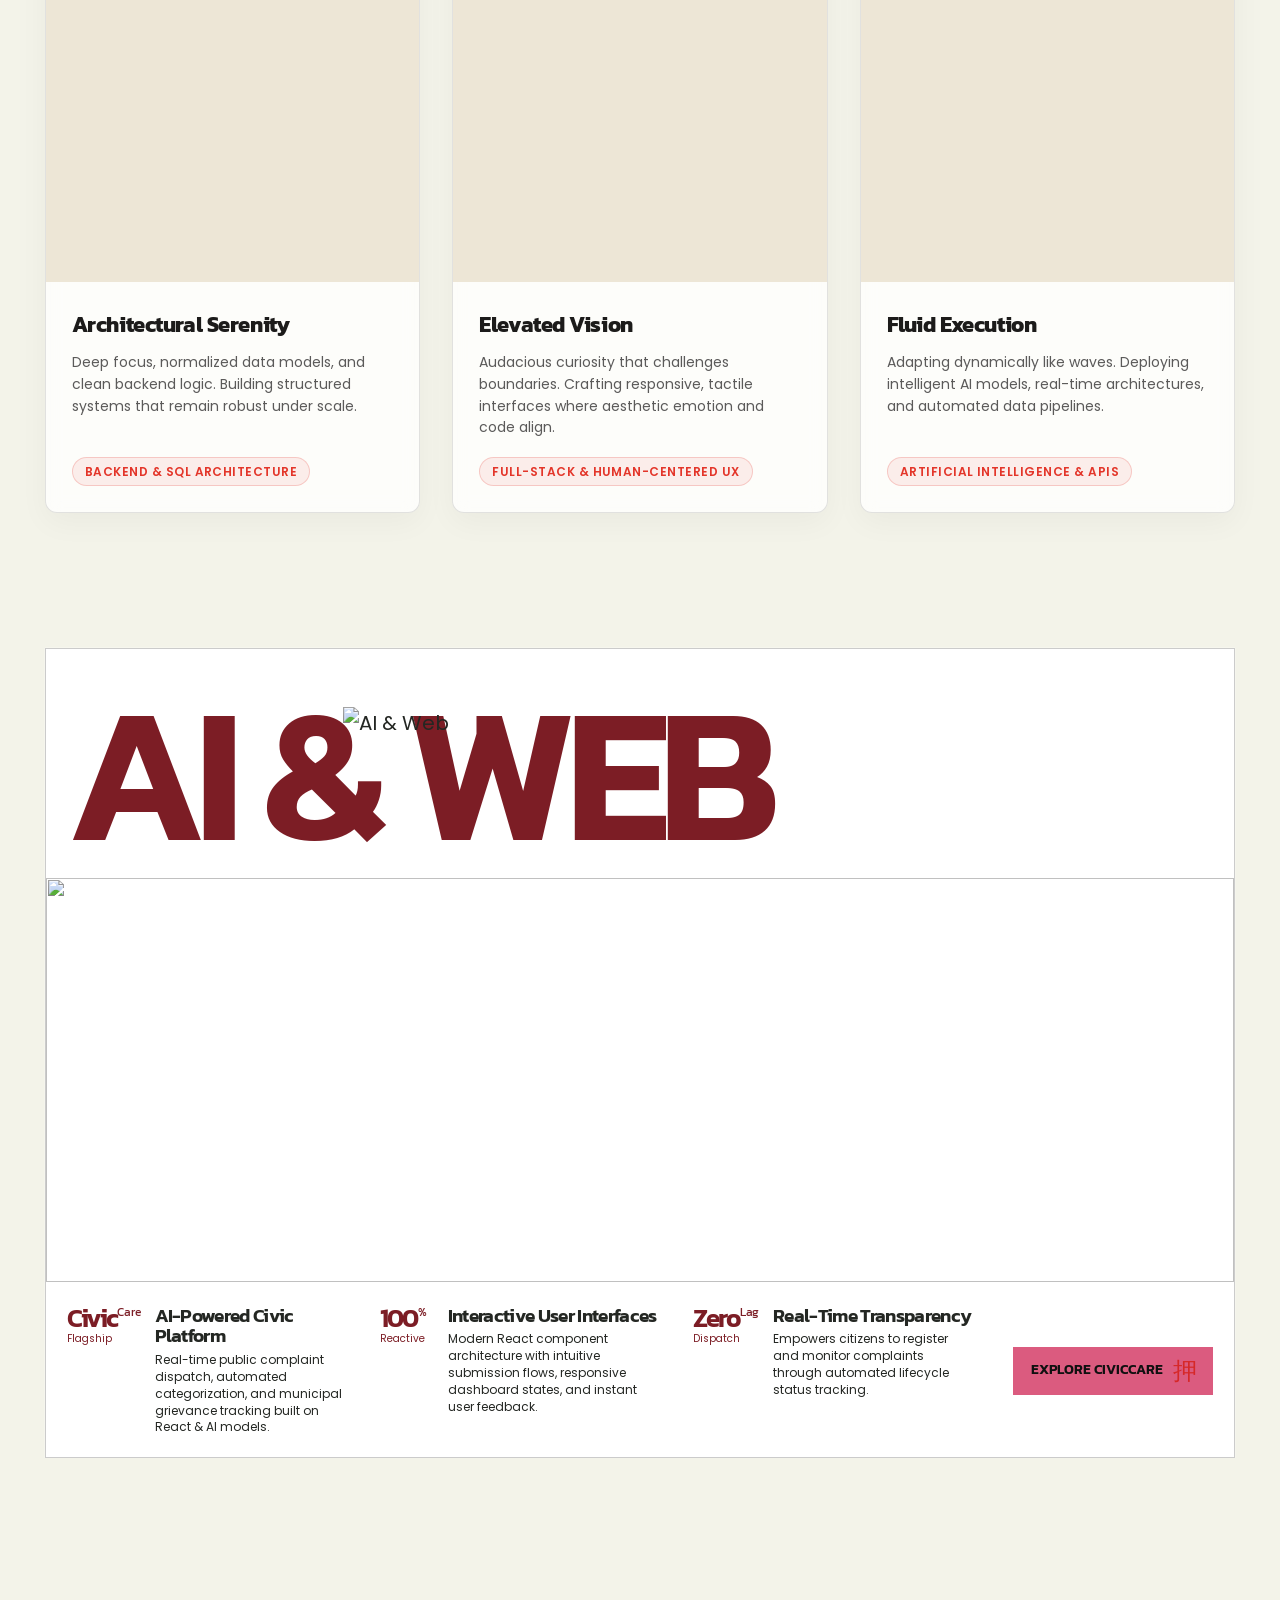
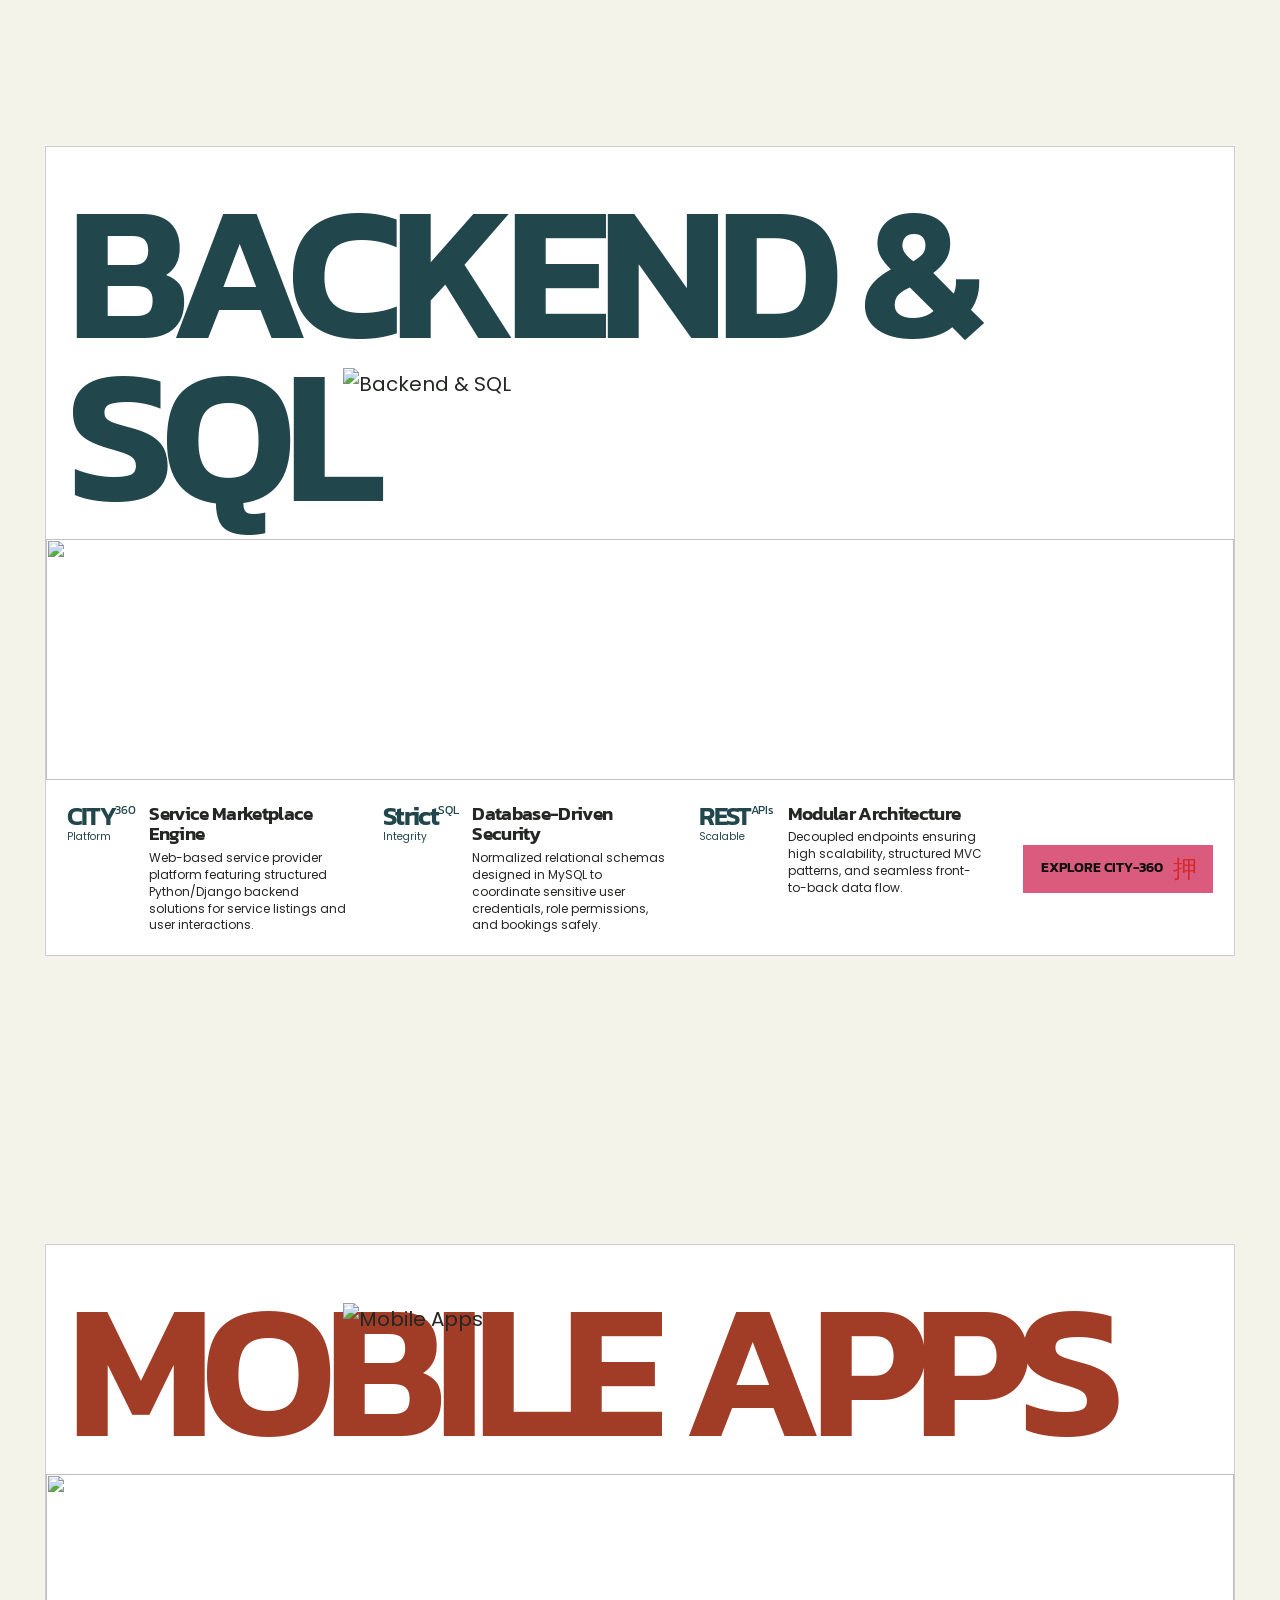
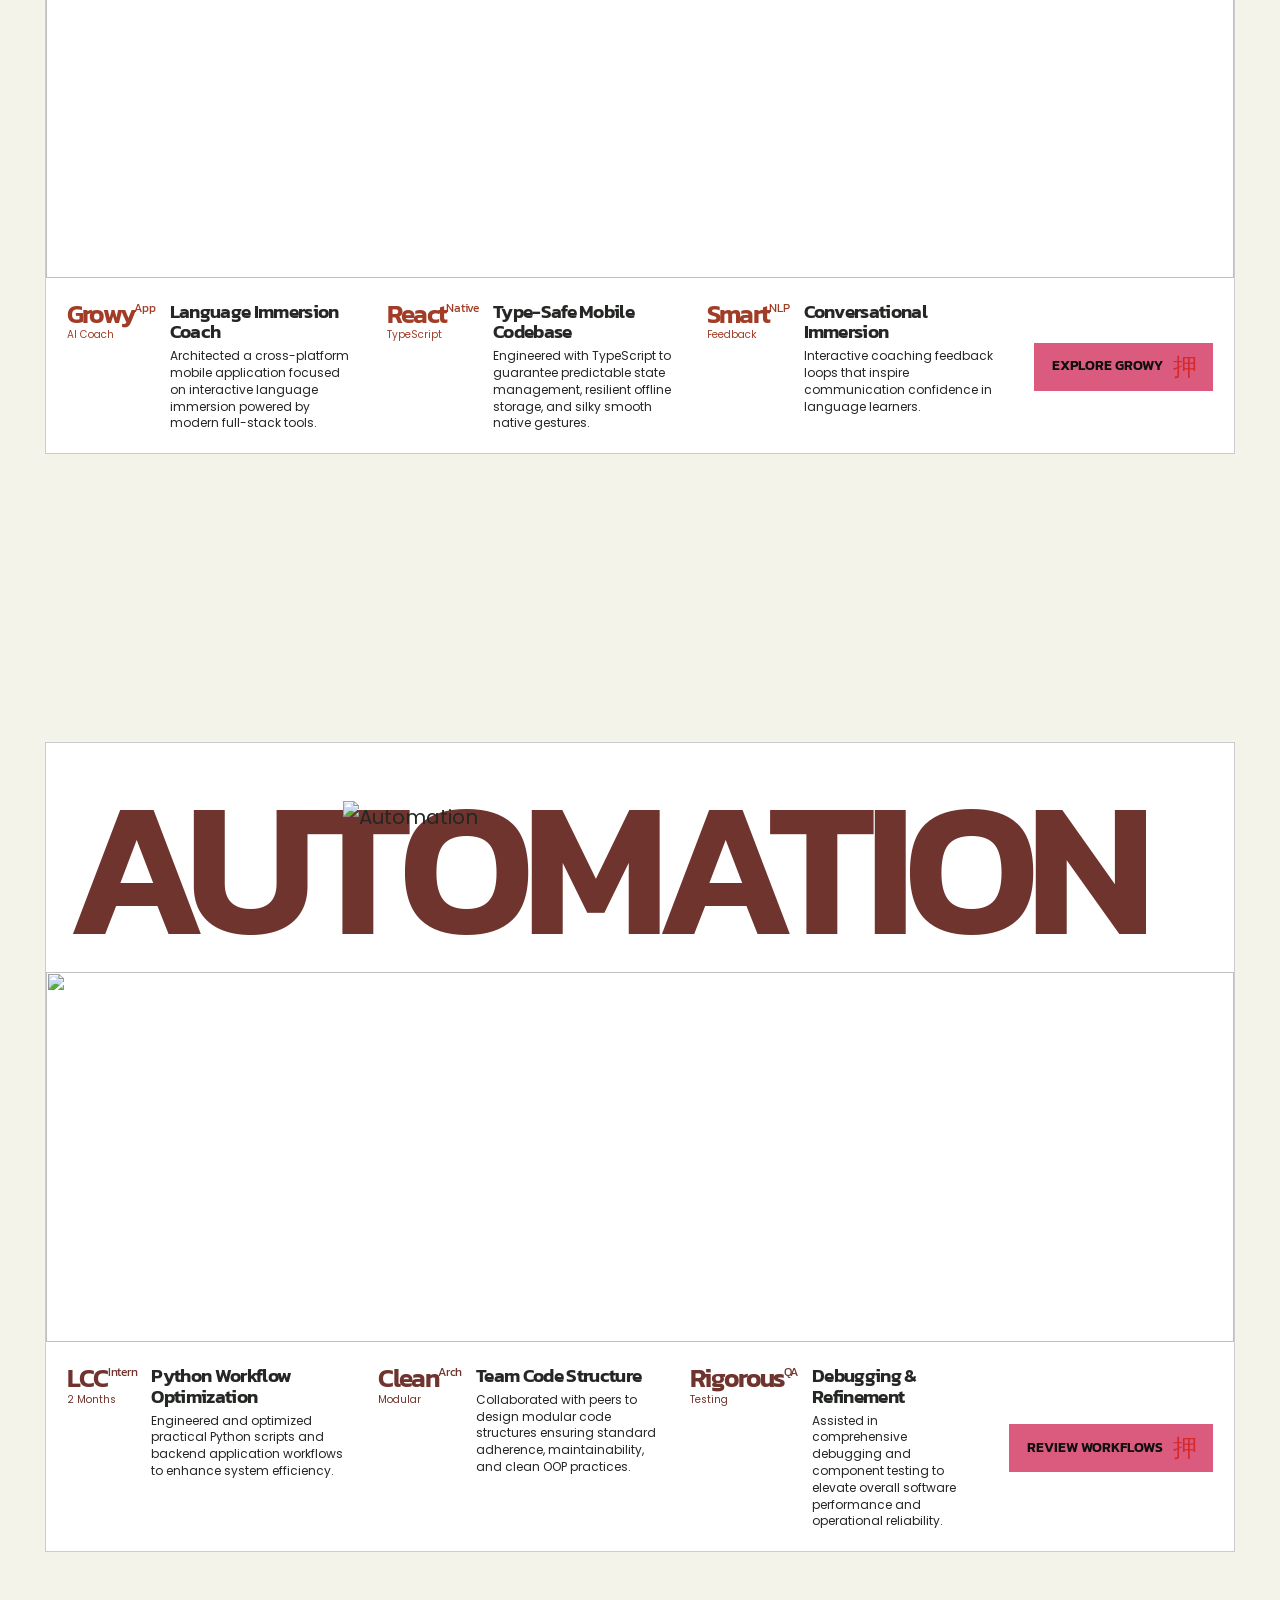
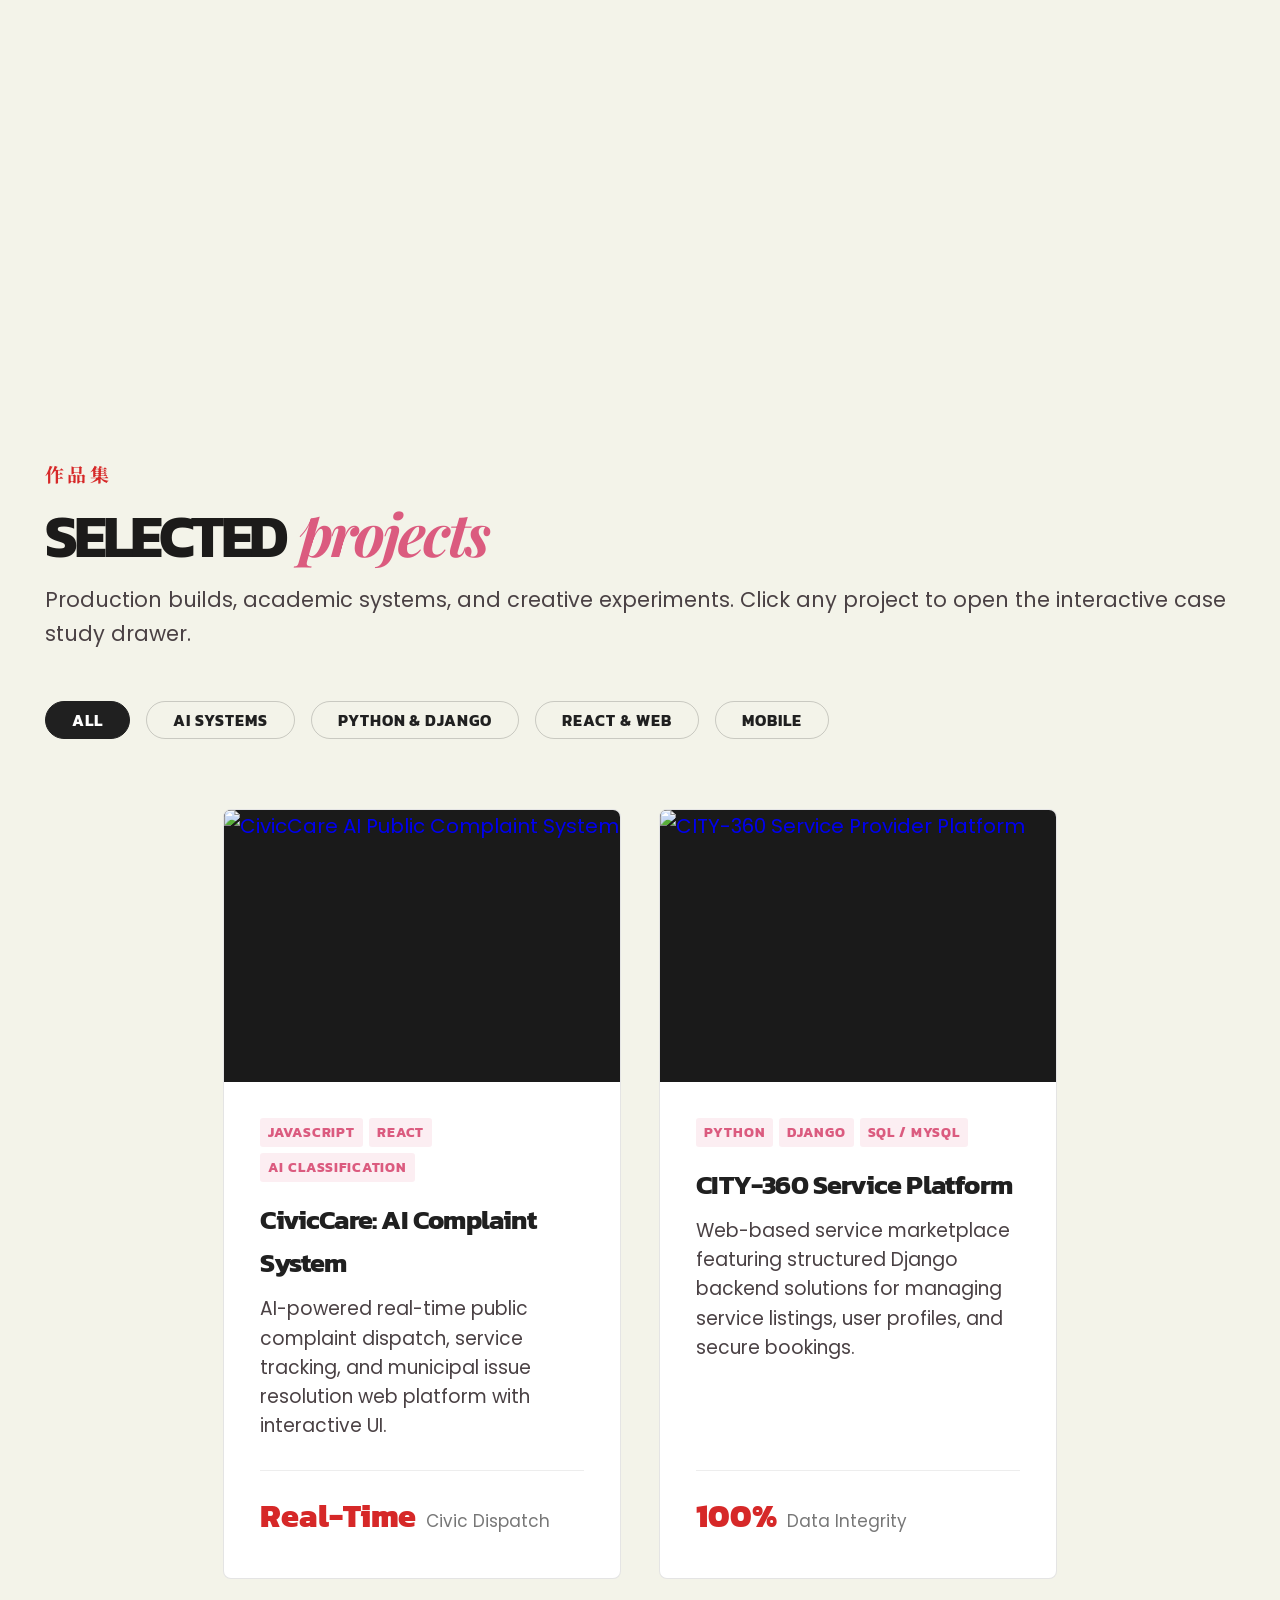
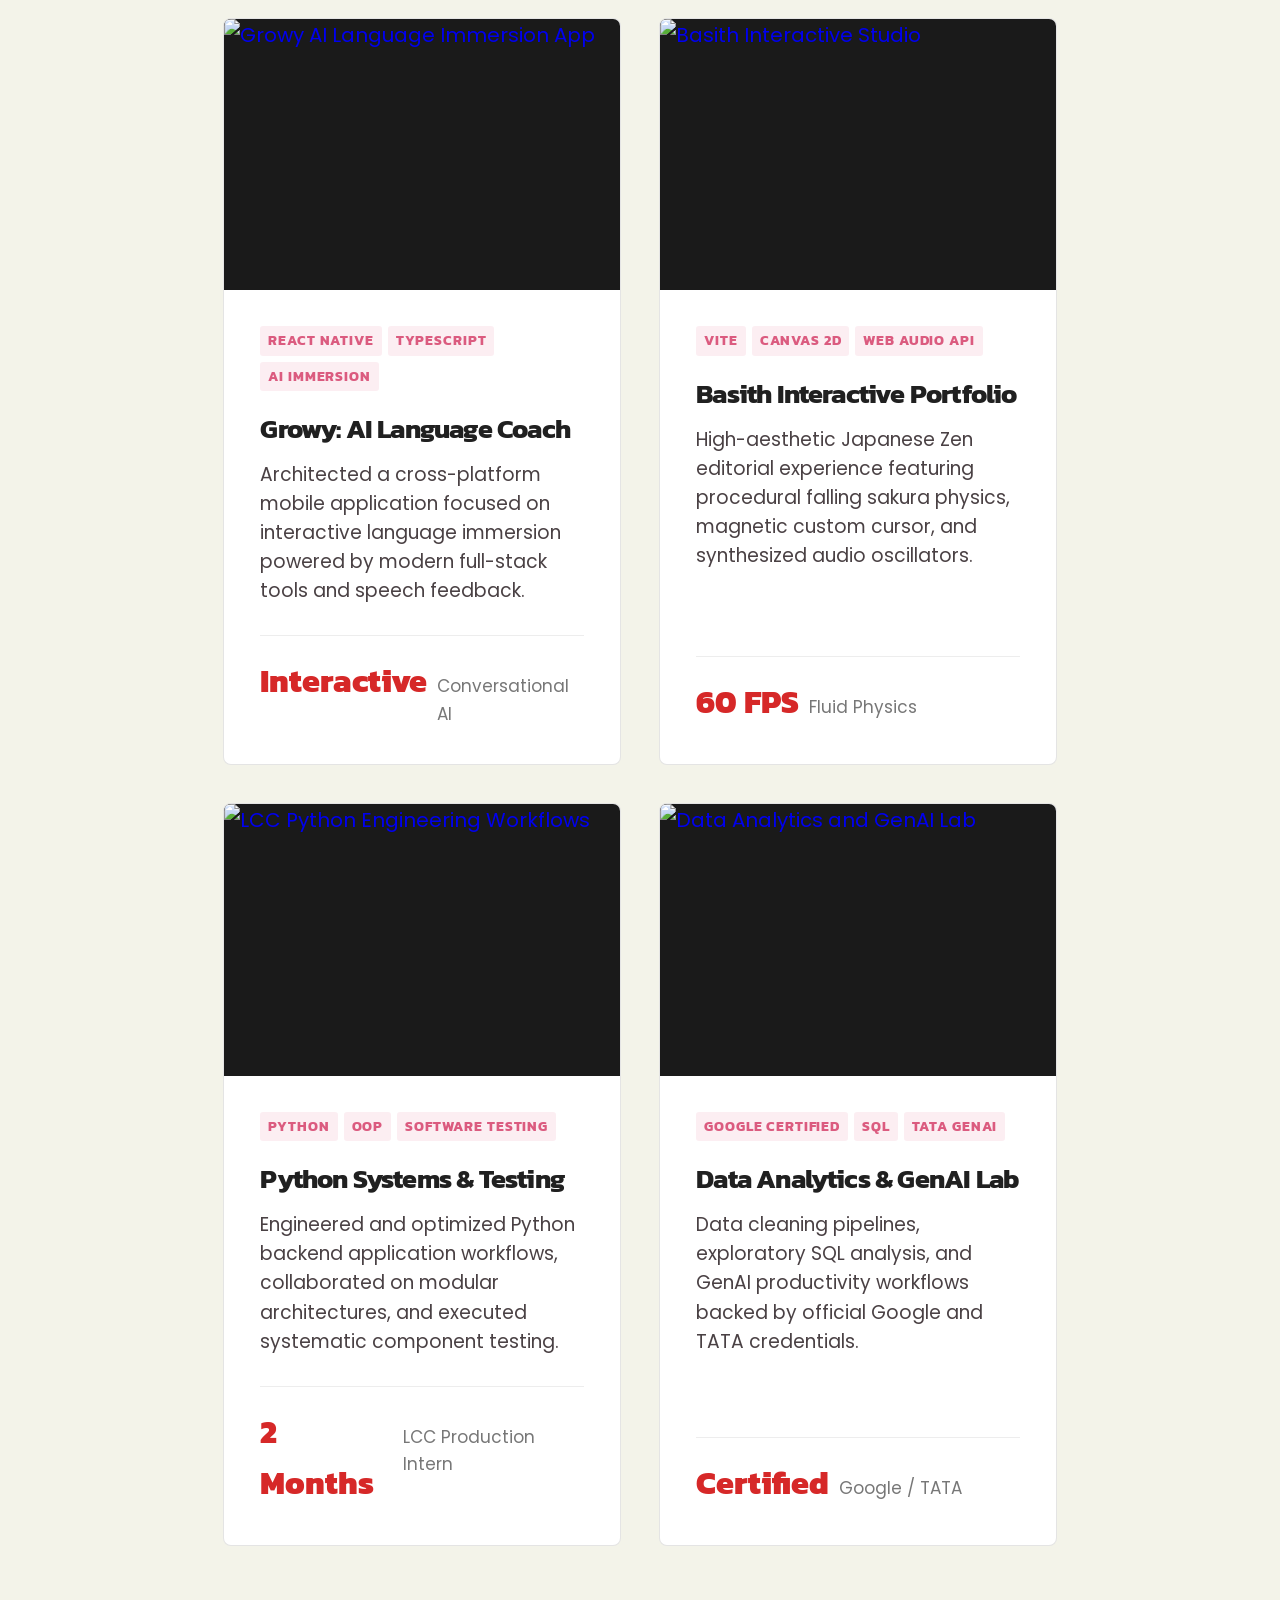
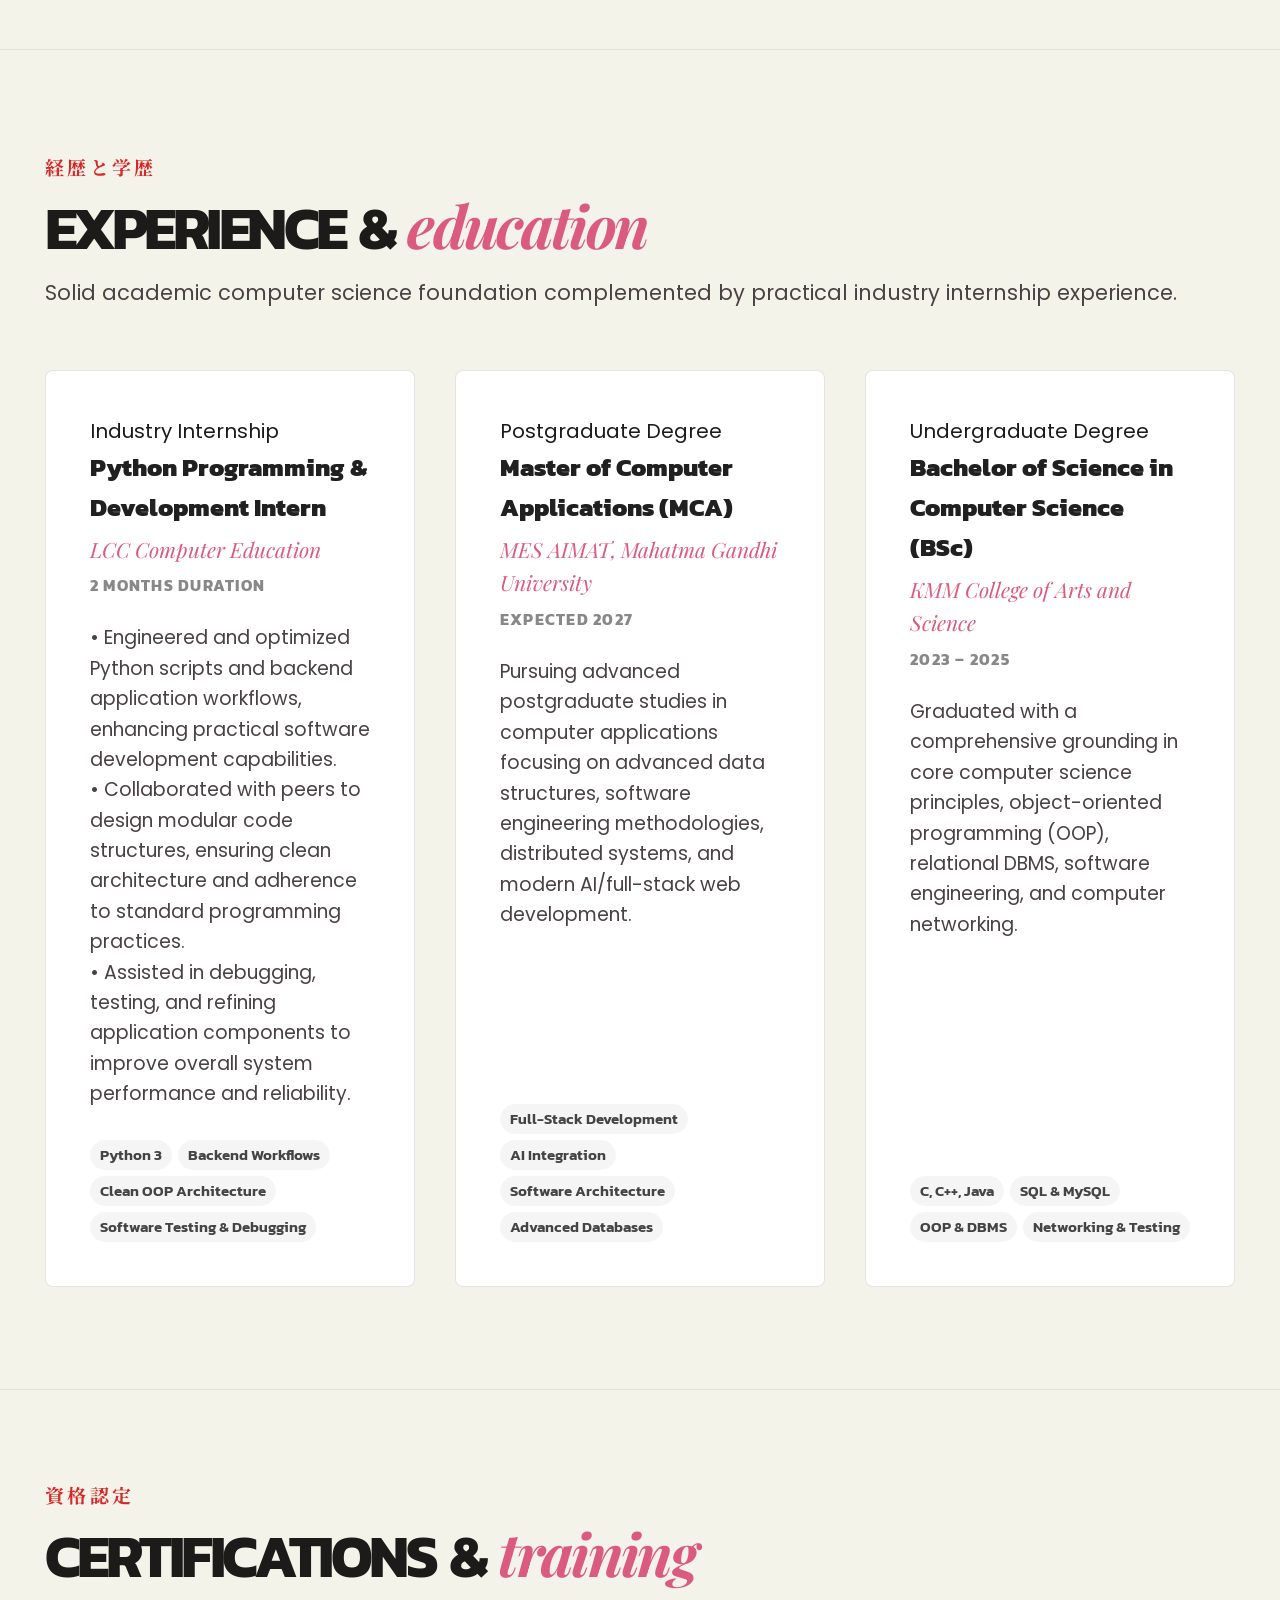
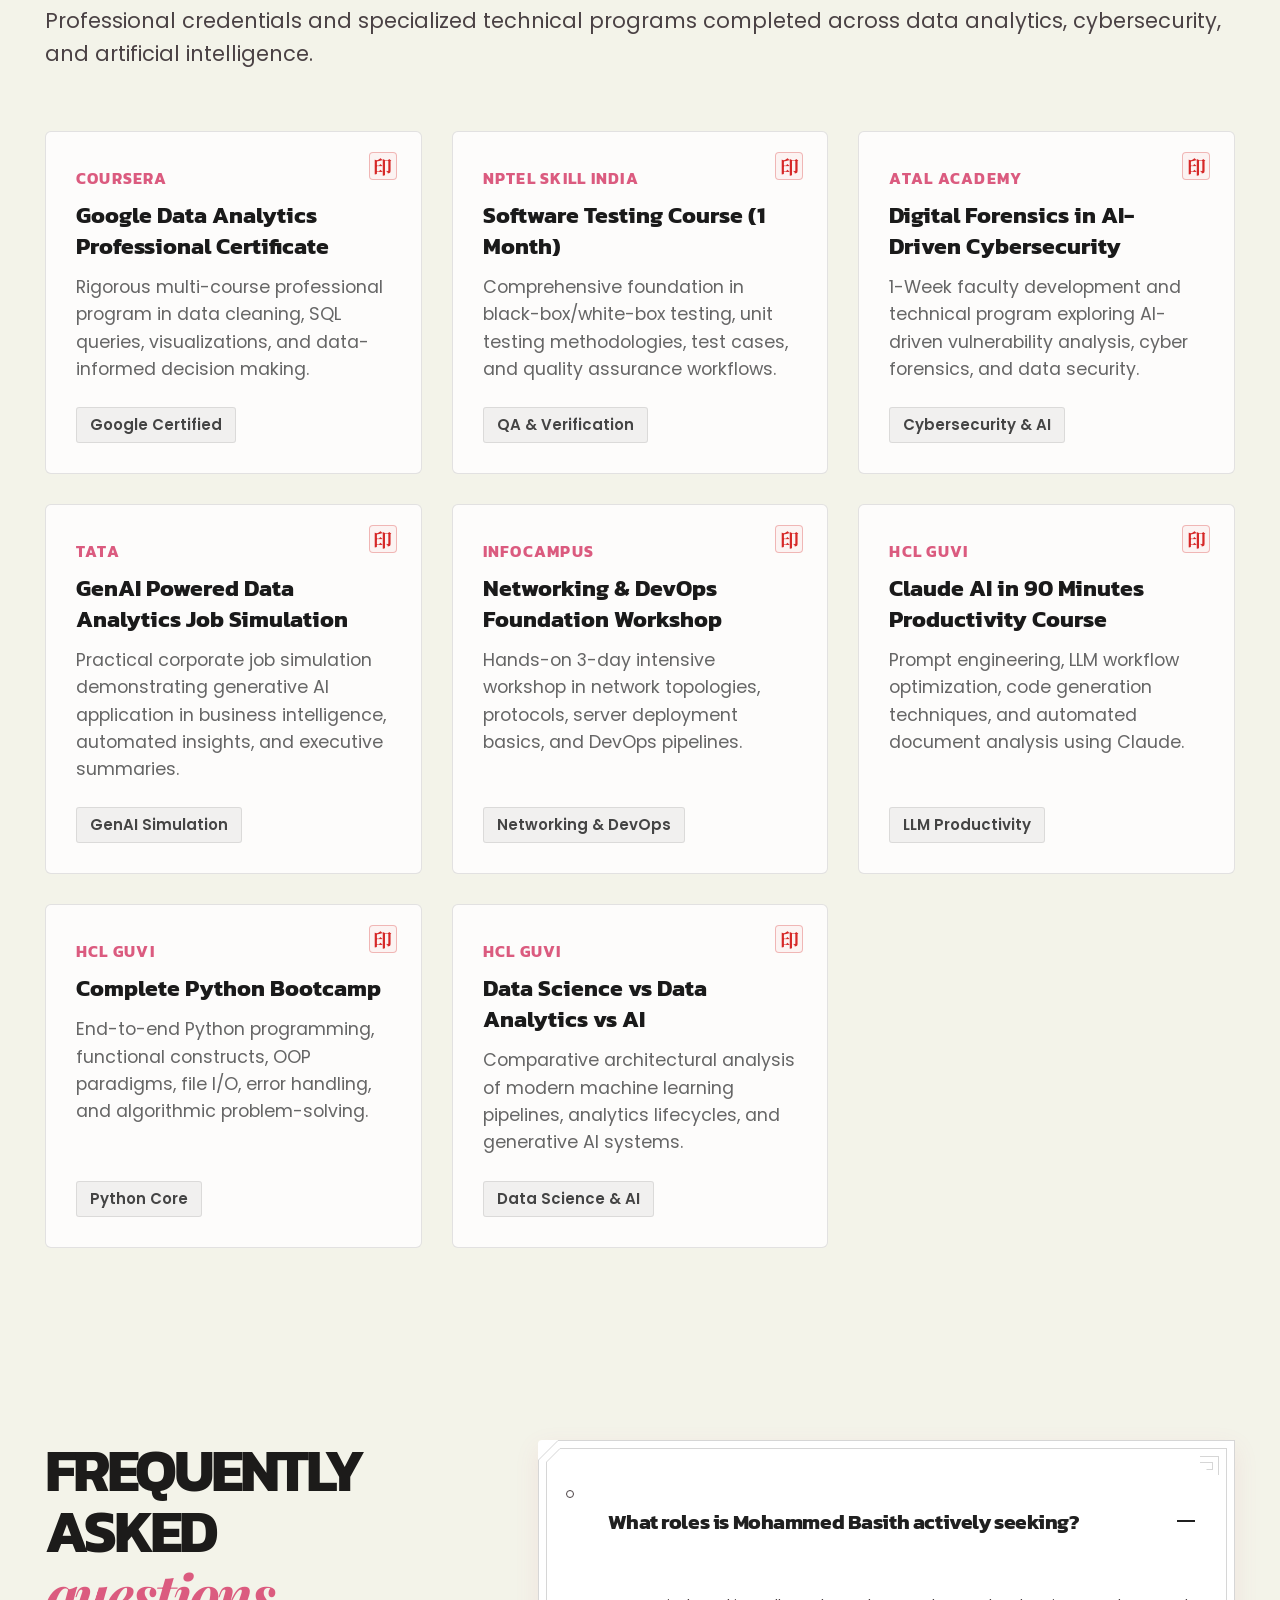
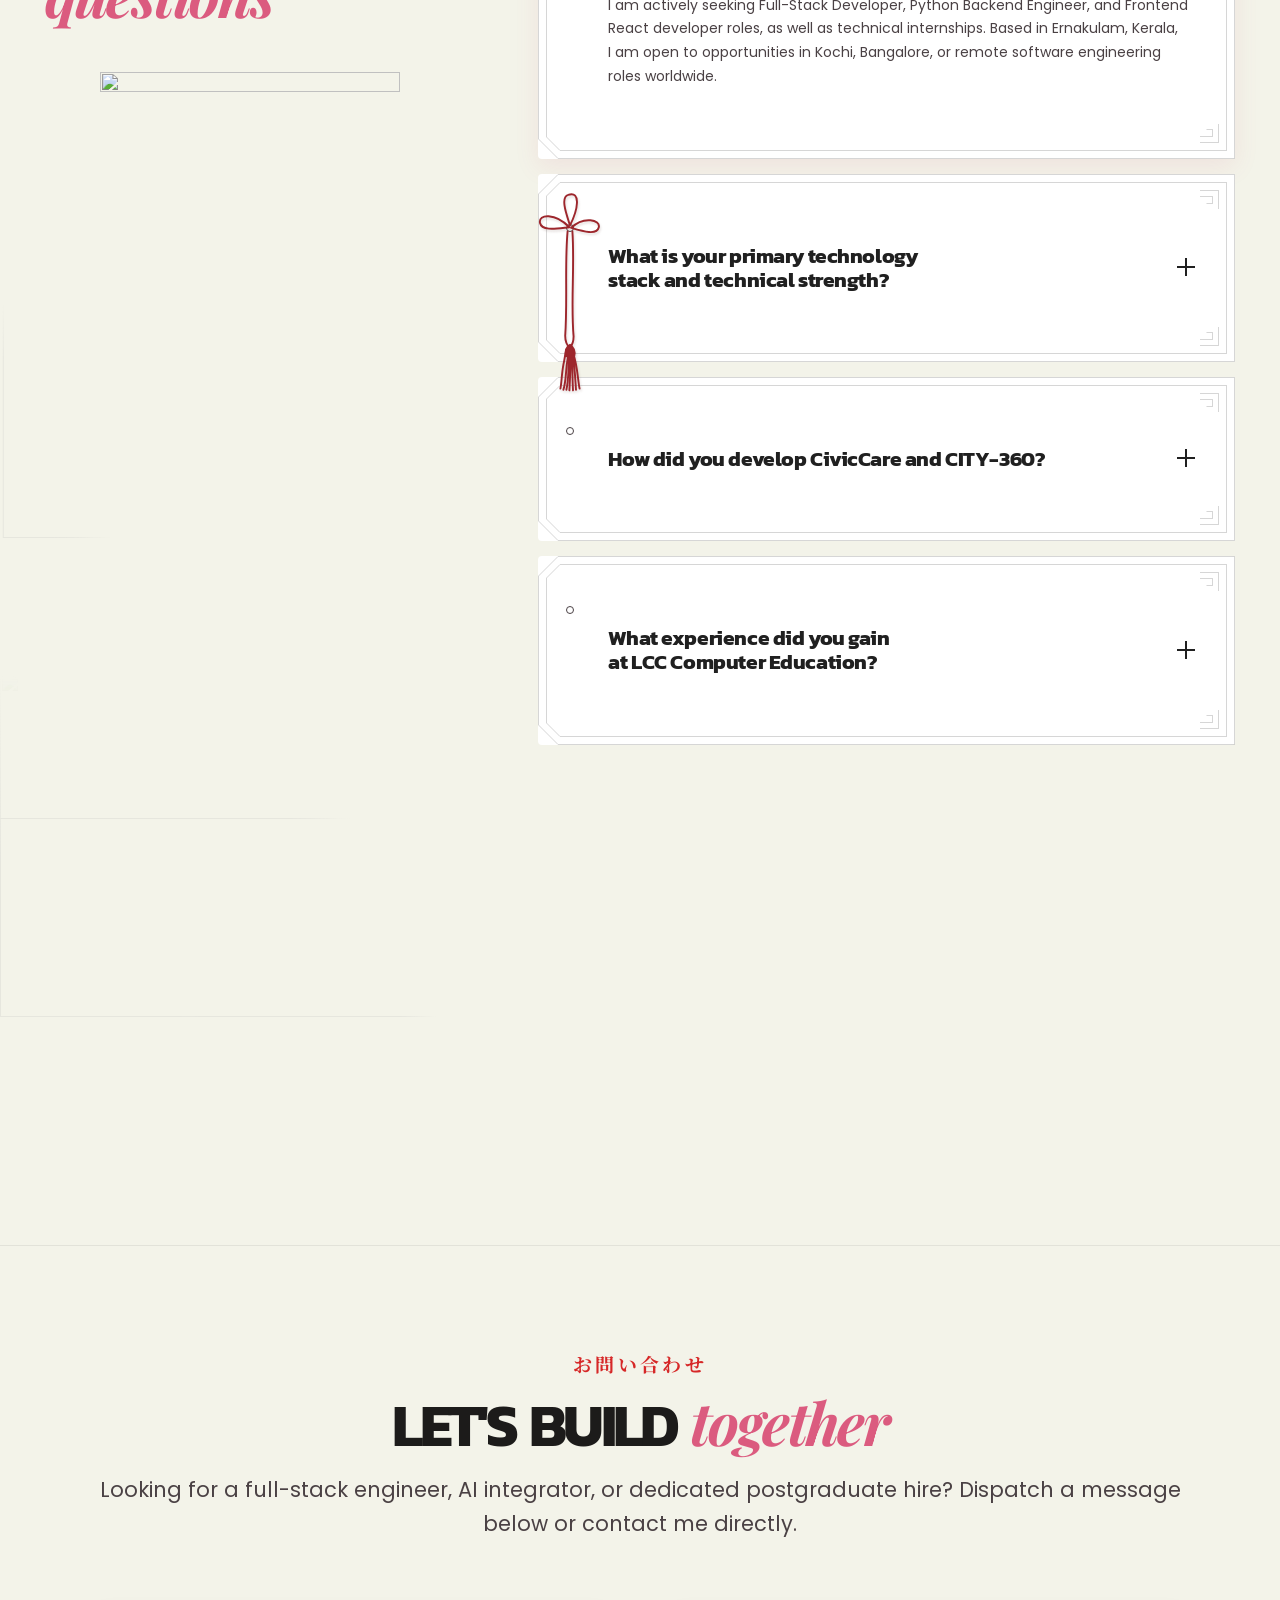
==== commit bdbd904a: "feat: animate interactive 3D flying butterflies across the entire website" ====
--- a/index.html
+++ b/index.html
@@ -39,6 +39,9 @@
 
   <!-- Global Interactive Falling Sakura Canvas -->
   <canvas id="sakuraCanvas" class="sakura-canvas" aria-hidden="true"></canvas>
+
+  <!-- Global Flying Butterflies Stage -->
+  <div id="butterflyStage" class="butterfly-stage" aria-hidden="true"></div>
 
   <!-- Vertical Scrollbar Track -->
   <div id="scrollbar-container" class="is-paper" aria-hidden="true">
--- a/style.css
+++ b/style.css
@@ -162,10 +162,10 @@
   width: 100% !important;
   height: var(--header-height) !important;
   z-index: 104 !important;
-  background: rgba(255, 255, 255, 0.94) !important;
+  background: rgba(243, 243, 233, 0.88) !important;
   backdrop-filter: blur(14px) !important;
   -webkit-backdrop-filter: blur(14px) !important;
-  border-bottom: 1px solid rgba(32, 32, 32, 0.08) !important;
+  border-bottom: 1px solid rgba(28, 27, 26, 0.08) !important;
   pointer-events: all !important;
   display: block !important;
   transition: transform 0.3s ease, background-color 0.3s ease !important;
@@ -3272,6 +3272,8 @@
   transform: translateY(20px);
   transition: opacity .8s cubic-bezier(.22, 1, .36, 1), transform .8s cubic-bezier(.22, 1, .36, 1);
   transition-delay: 150ms;
+  -webkit-mask-image: linear-gradient(to bottom, #000 0%, #000 76%, rgba(0, 0, 0, 0.6) 88%, transparent 100%);
+  mask-image: linear-gradient(to bottom, #000 0%, #000 76%, rgba(0, 0, 0, 0.6) 88%, transparent 100%);
 }
 
 .hero--sruthi.is-live.in .hero-photo-wrap {
@@ -3290,7 +3292,7 @@
   image-rendering: high-quality;
   transform: translateZ(0);
   backface-visibility: hidden;
-  filter: drop-shadow(0 20px 40px rgba(28, 27, 26, .22));
+  filter: drop-shadow(0 10px 24px rgba(28, 27, 26, .12));
 }
 
 /* Interactive Name Slot Button {{ first name }} */
@@ -3833,23 +3835,22 @@
 }
 
 html,
-body,
-#preloader,
-.pl-frame.is-black,
-.pl-bar,
-.hero--sruthi,
-.home__group,
-.bq {
+body {
   background-color: var(--spring, #f3f3e9) !important;
   background-image: url("/images/site-paper-texture.png") !important;
   background-repeat: repeat !important;
   background-size: 302px 362px !important;
-}
-
-html,
-body {
   background-attachment: fixed !important;
   color: var(--ink, #1c1b1a) !important;
+}
+
+#preloader,
+.pl-frame.is-black,
+.pl-bar {
+  background-color: var(--spring, #f3f3e9) !important;
+  background-image: url("/images/site-paper-texture.png") !important;
+  background-repeat: repeat !important;
+  background-size: 302px 362px !important;
 }
 
 .pl-bar {
@@ -3865,25 +3866,36 @@
   -webkit-backdrop-filter: blur(4px);
 }
 
-/* Ensure all page containers and sections are transparent so the repeating paper texture shines everywhere */
-main,
-main.home,
-.home,
-#__nuxt,
-.scrollable,
-.paper-page,
-.section,
-.p-wrap,
-.home-clients,
-.home__services,
-.services,
-.home-work,
-.home-team,
-.home-certs,
-.service-faq,
-.home-contact {
+/* Ensure ALL page containers, heroes, and sections are completely transparent
+   so ONE unified, continuous paper background with fixed texture flows seamlessly across the entire site */
+html body,
+html body #__nuxt,
+html body main,
+html body main.home,
+html body .home,
+html body .home__group,
+html body .hero,
+html body .hero--sruthi,
+html body .hero-stage,
+html body .bq,
+html body .scrollable,
+html body .paper-page,
+html body .section,
+html body .p-wrap,
+html body .home-clients,
+html body .creative-vision,
+html body .home__services,
+html body .services,
+html body .home-work,
+html body .home-team,
+html body .home-certs,
+html body .service-faq,
+html body .home-contact,
+html body .footer {
+  background: transparent !important;
   background-color: transparent !important;
   background-image: none !important;
+  box-shadow: none !important;
 }
 
 /* Harmonize cards with the warm paper canvas */
@@ -4114,3 +4126,84 @@
   border-radius: 999px;
   padding: 4px 12px;
 }
+
+/* ============================================================
+   FLYING BUTTERFLIES AMBIENT FLIGHT SYSTEM
+   ============================================================ */
+.butterfly-stage {
+  position: fixed;
+  inset: 0;
+  width: 100vw;
+  height: 100vh;
+  pointer-events: none;
+  z-index: 9985;
+  overflow: hidden;
+  perspective: 900px;
+}
+
+.butterfly {
+  position: absolute;
+  top: 0;
+  left: 0;
+  width: var(--b-size, 52px);
+  height: auto;
+  pointer-events: none;
+  will-change: transform;
+  transform-style: preserve-3d;
+  contain: layout style;
+  opacity: 0;
+  transition: opacity 0.8s ease;
+}
+
+.butterfly.is-visible {
+  opacity: 1;
+}
+
+.butterfly__rotator {
+  width: 100%;
+  height: 100%;
+  transform-style: preserve-3d;
+}
+
+.butterfly__wings {
+  width: 100%;
+  height: 100%;
+  transform-origin: 75% 65%;
+  transform-style: preserve-3d;
+  animation: butterflyFlap var(--b-flap-dur, 0.28s) cubic-bezier(0.42, 0.05, 0.58, 0.95) infinite alternate;
+  filter: drop-shadow(2px 8px 12px rgba(28, 27, 26, 0.16));
+}
+
+.butterfly__wings img {
+  width: 100%;
+  height: auto;
+  display: block;
+  user-select: none;
+  -webkit-user-drag: none;
+  pointer-events: none;
+}
+
+@keyframes butterflyFlap {
+  0% {
+    transform: rotateY(0deg) skewY(0deg) scaleY(1);
+  }
+  100% {
+    transform: rotateY(68deg) skewY(-7deg) scaleY(0.88);
+  }
+}
+
+.butterfly.is-gliding .butterfly__wings {
+  animation-play-state: paused;
+  transform: rotateY(16deg) skewY(-2deg);
+  transition: transform 0.4s ease-out;
+}
+
+.butterfly.is-startled .butterfly__wings {
+  animation-duration: 0.13s !important;
+}
+
+@media (prefers-reduced-motion: reduce) {
+  .butterfly-stage {
+    display: none !important;
+  }
+}
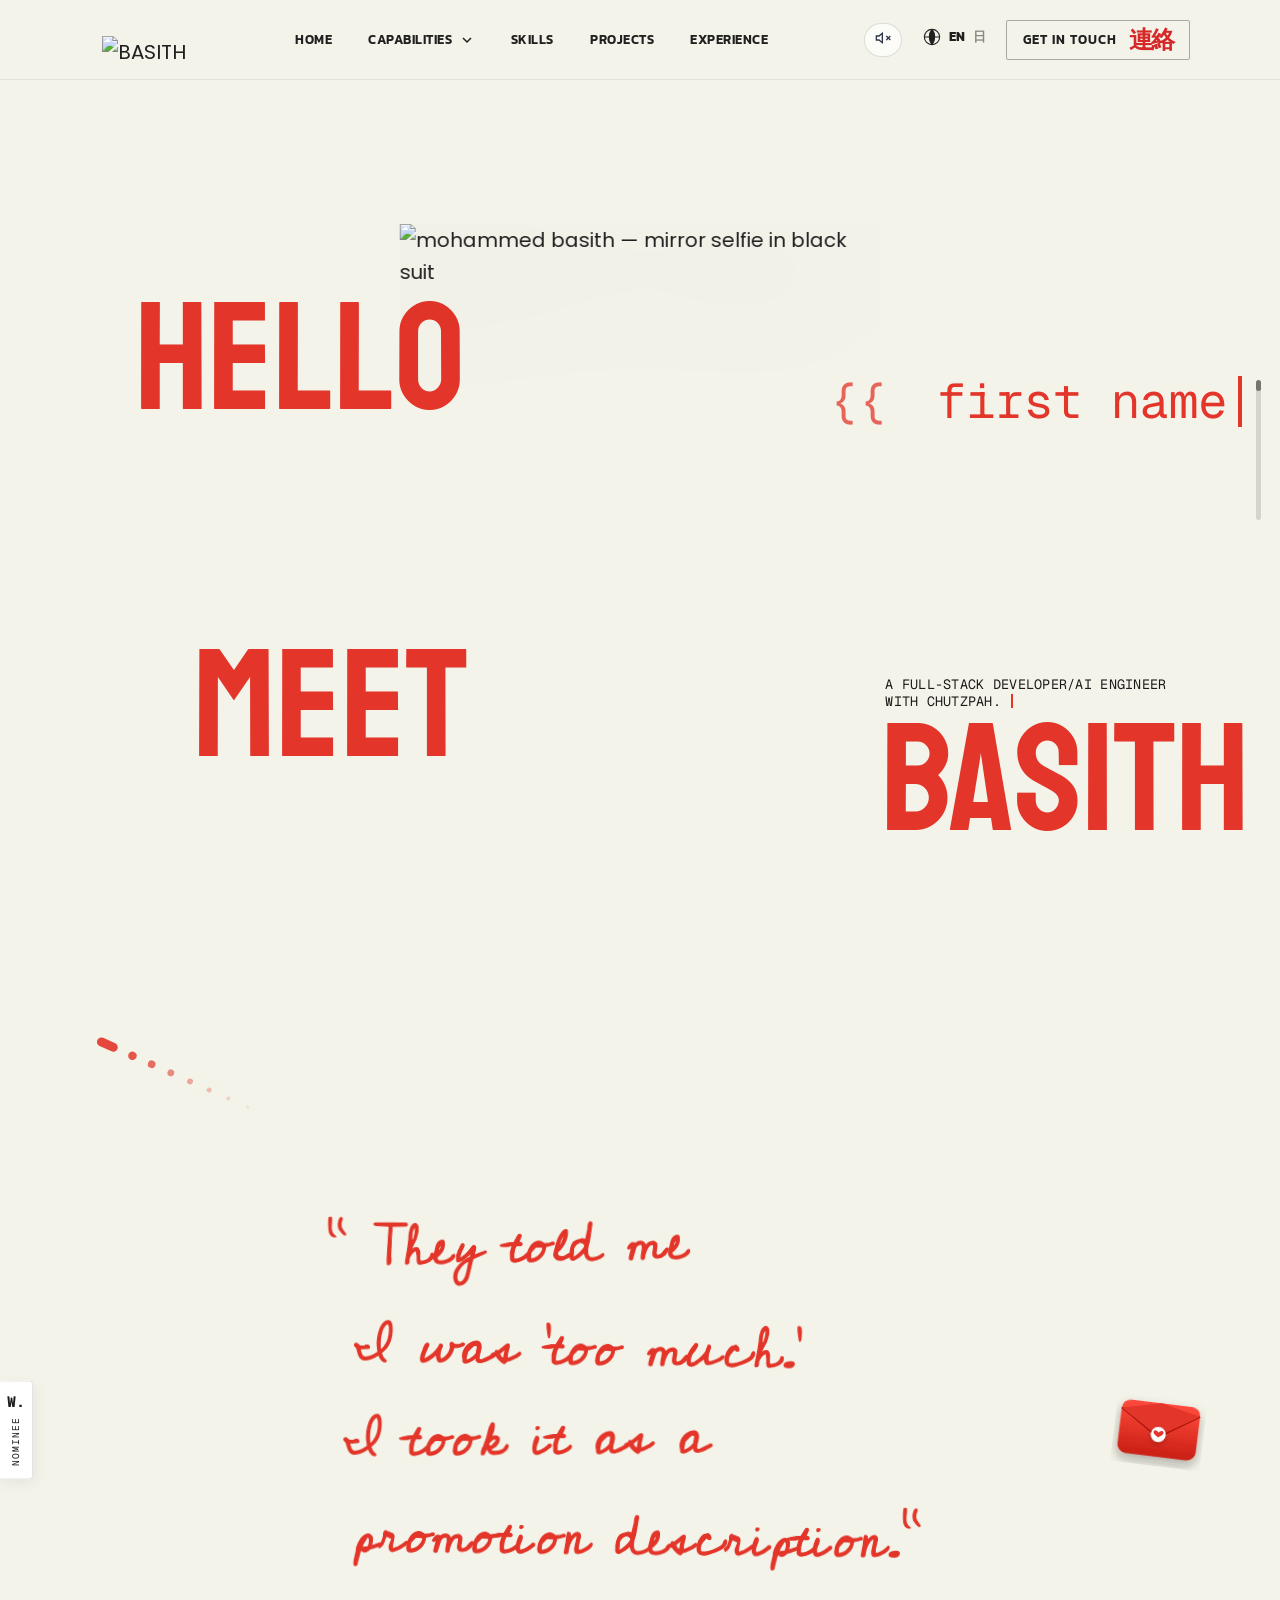
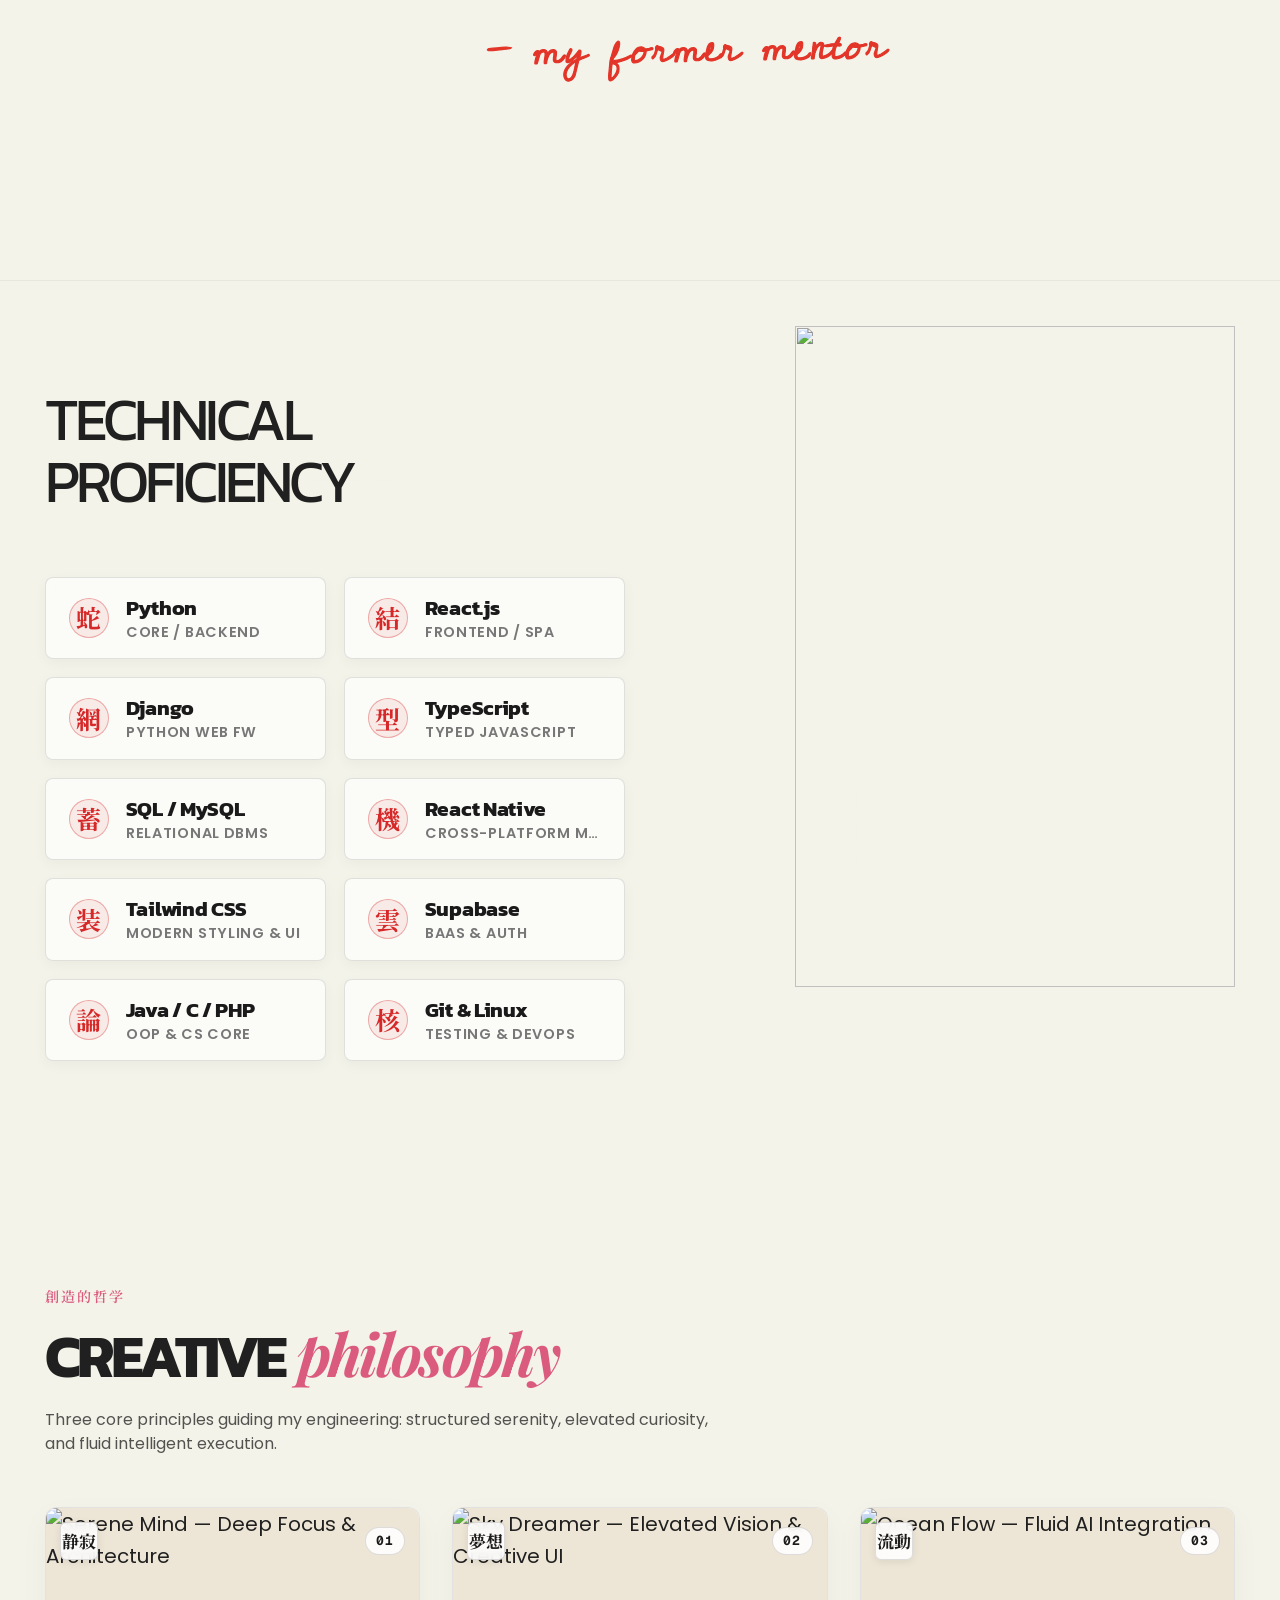
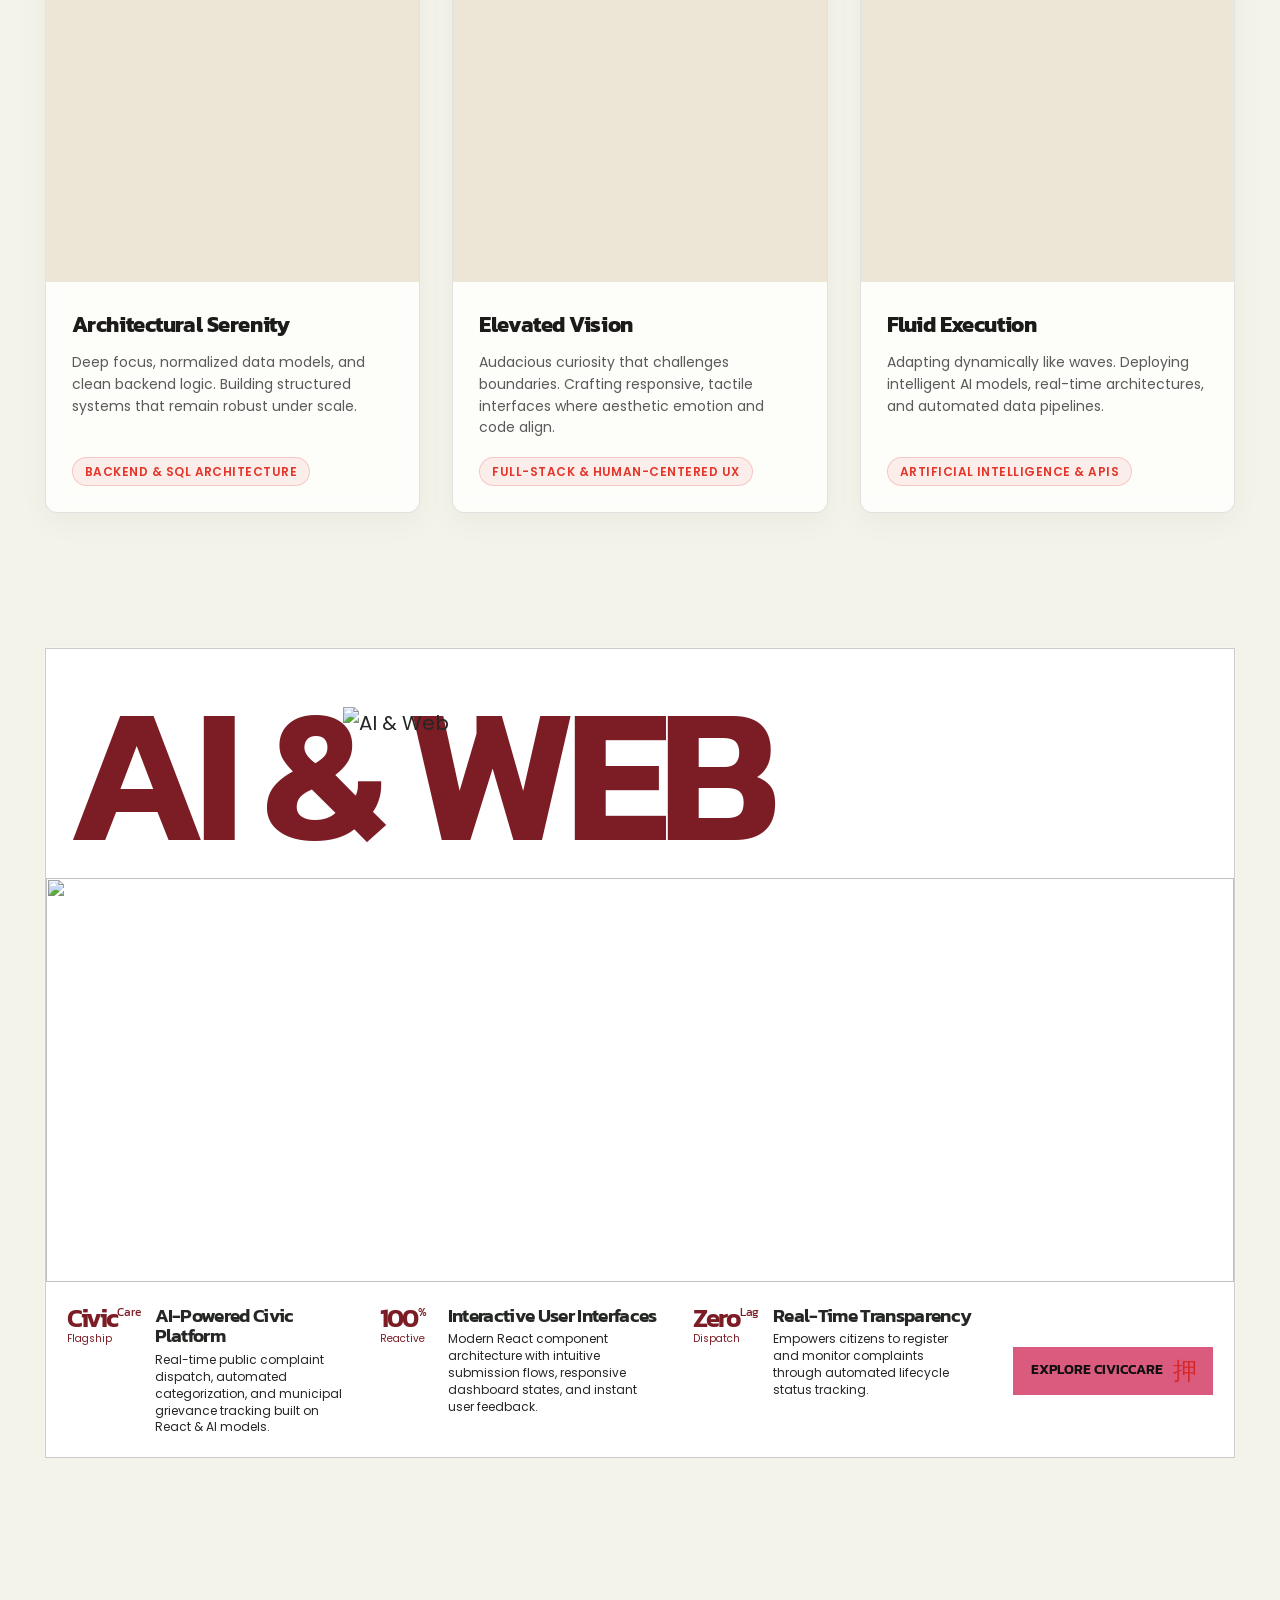
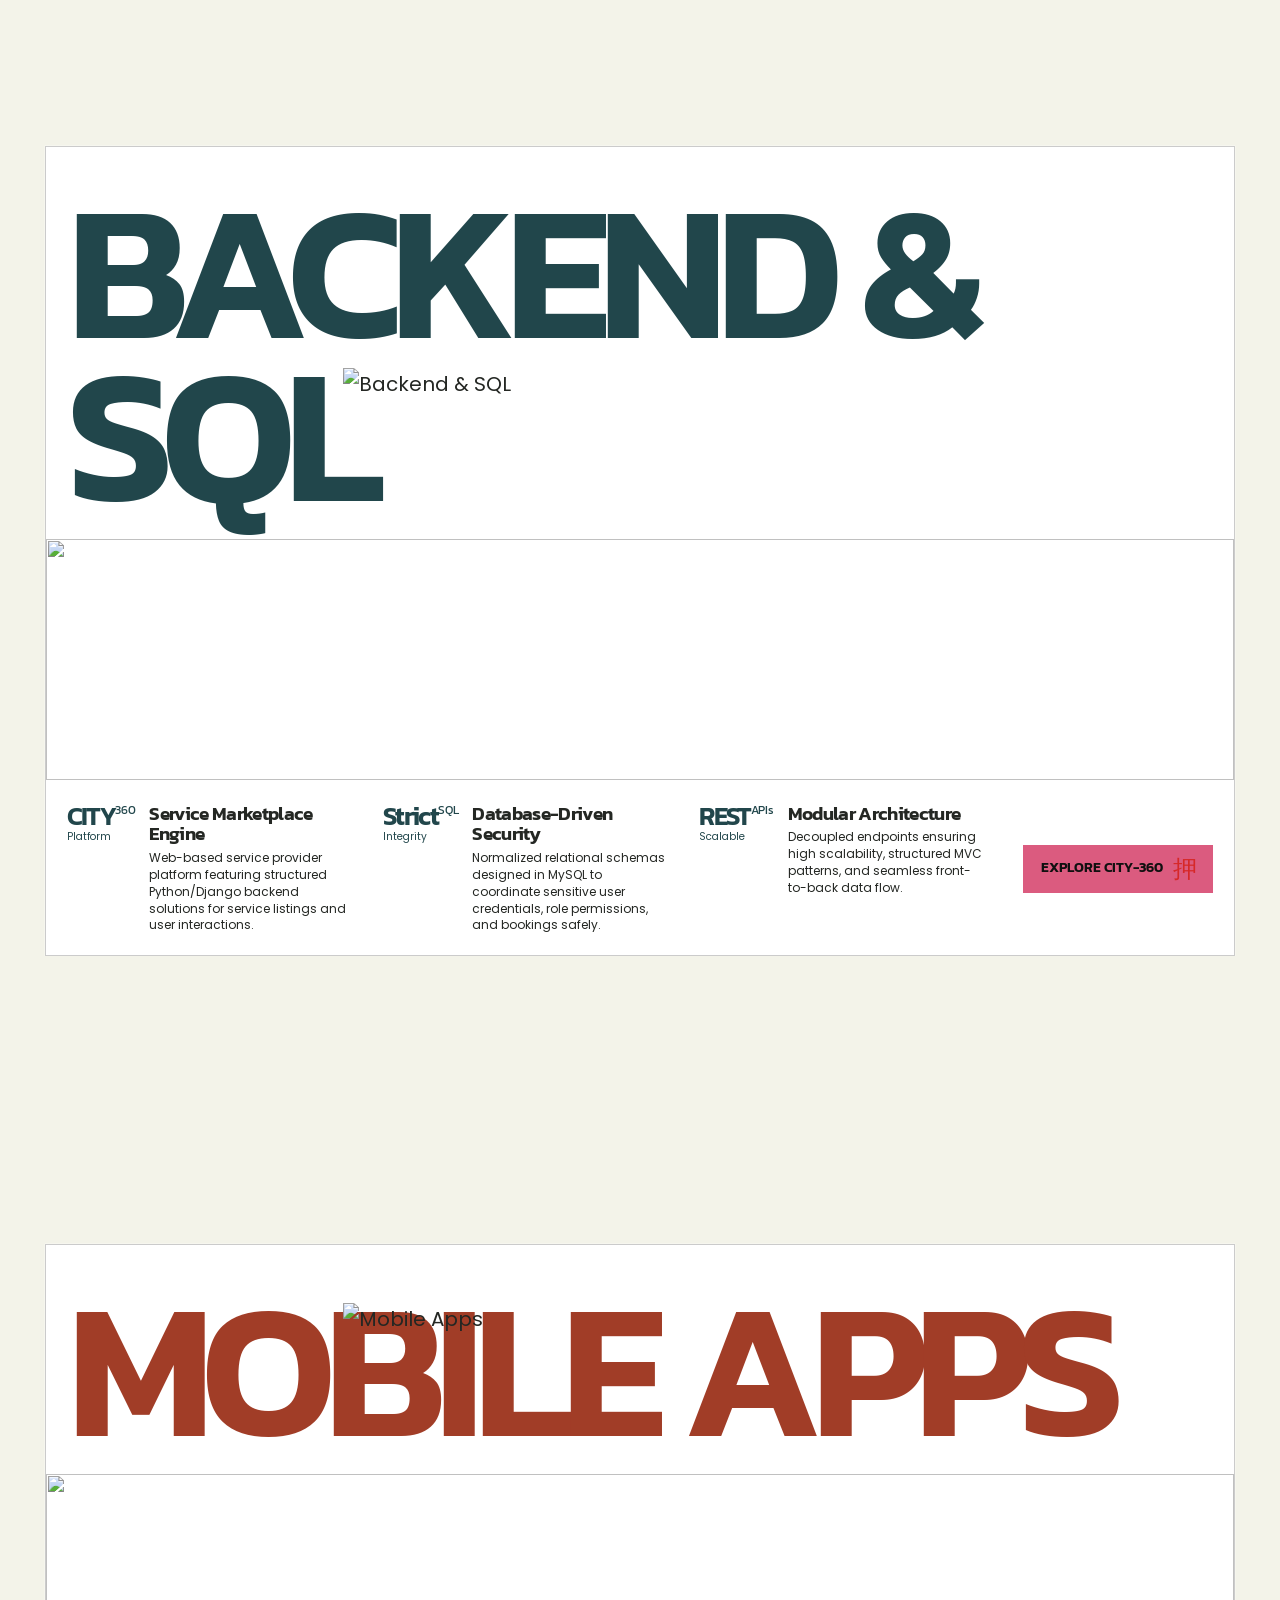
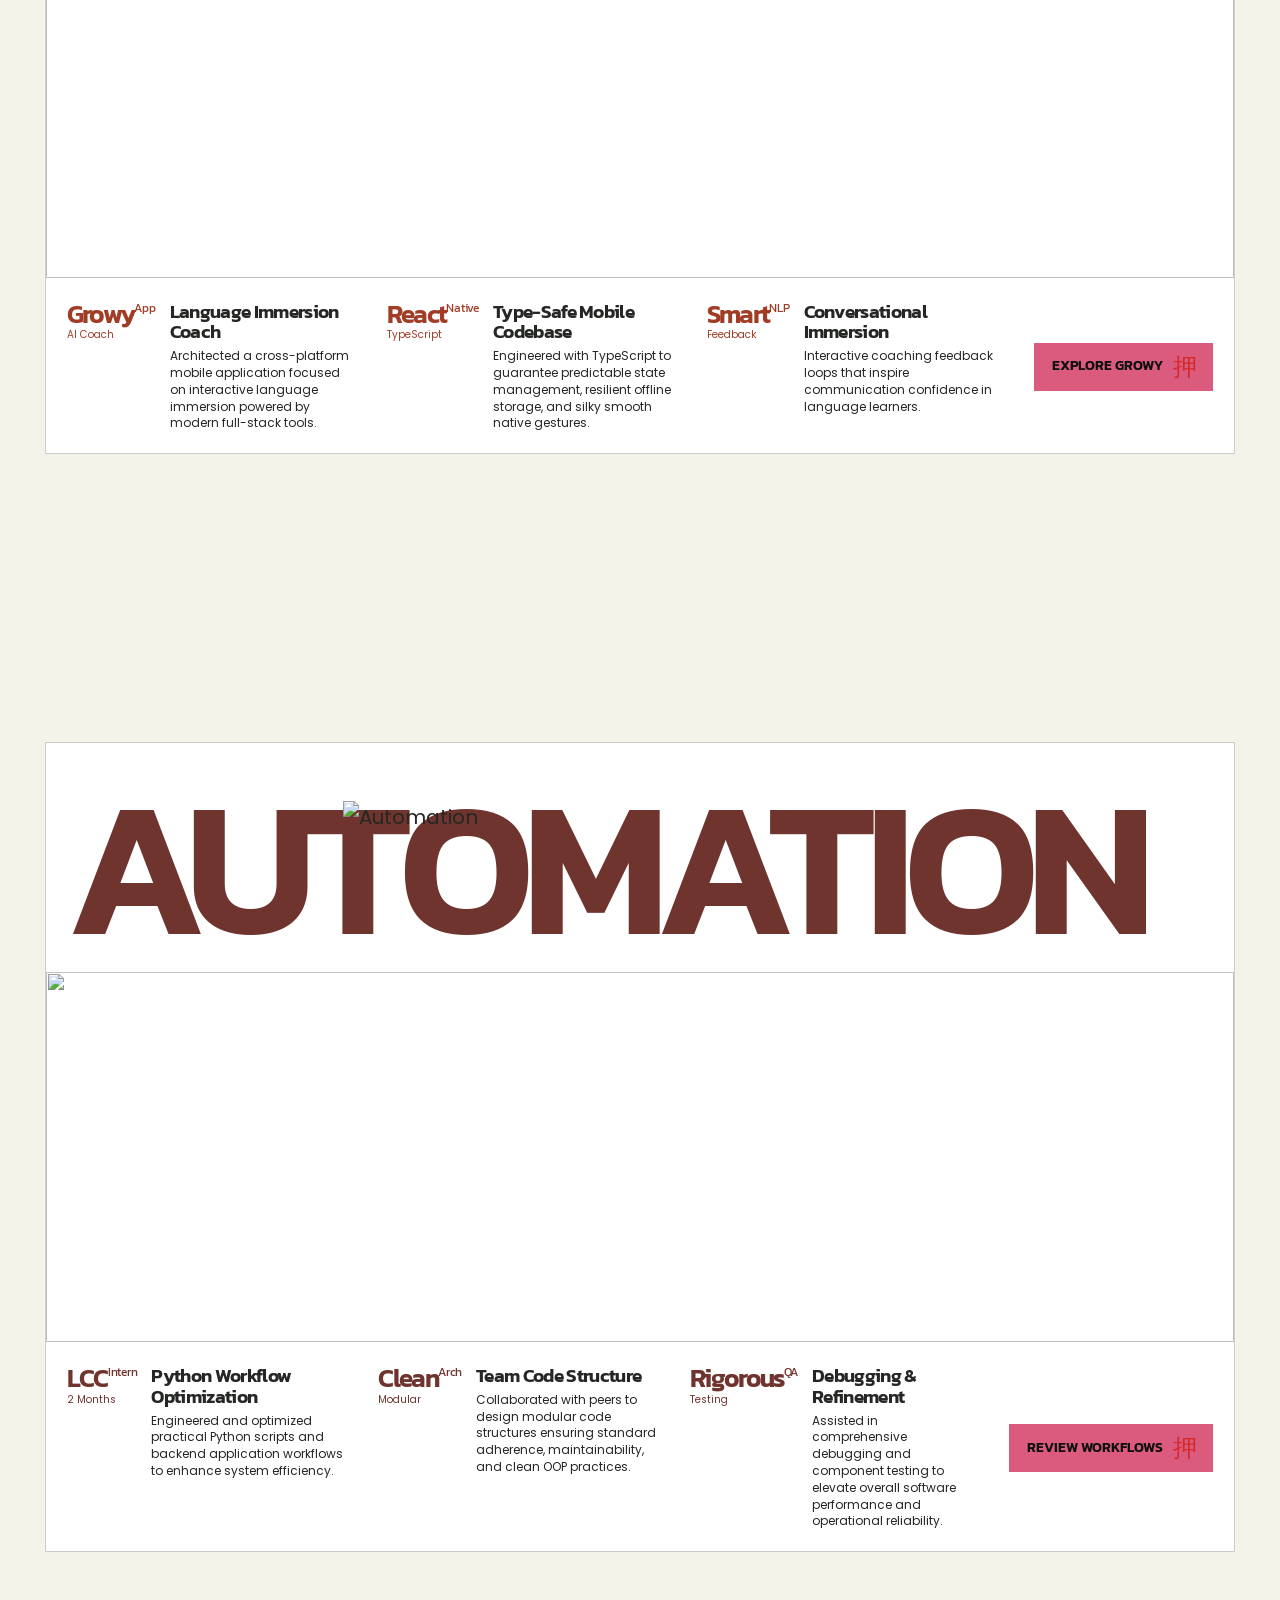
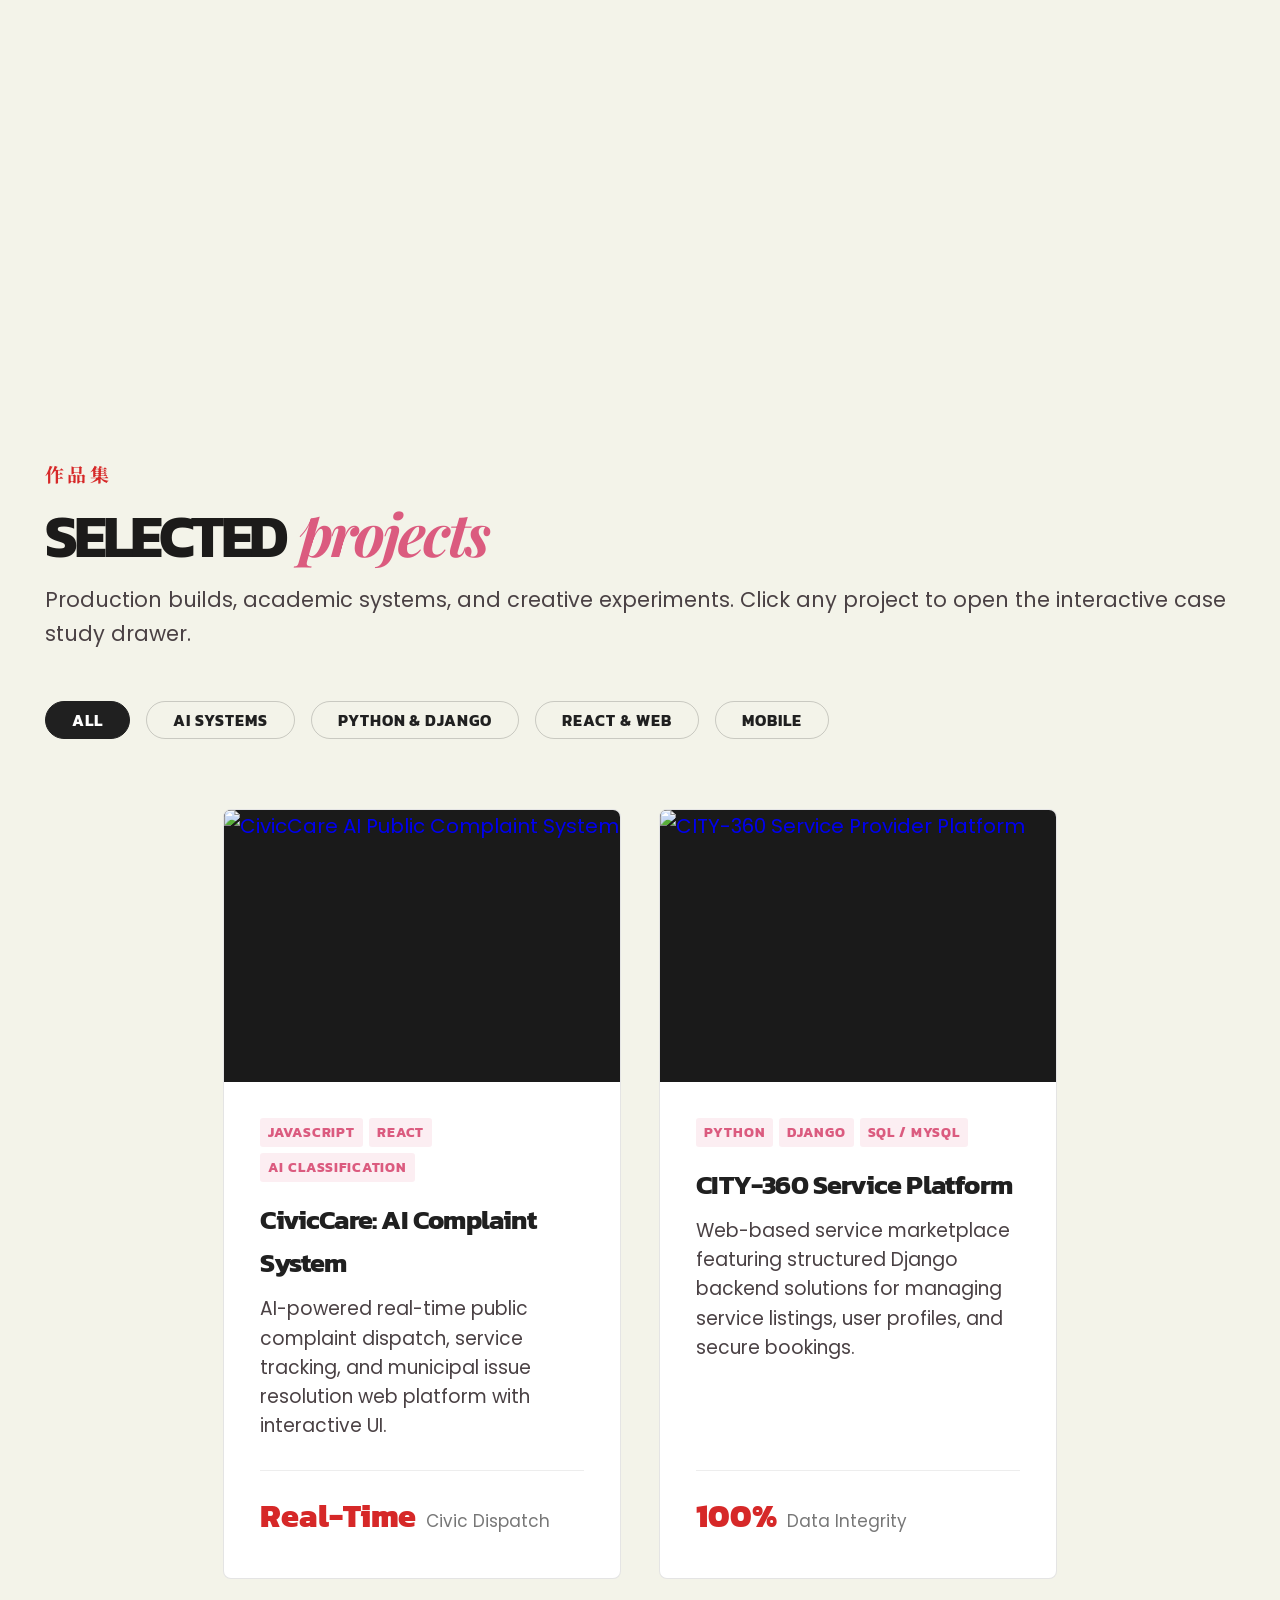
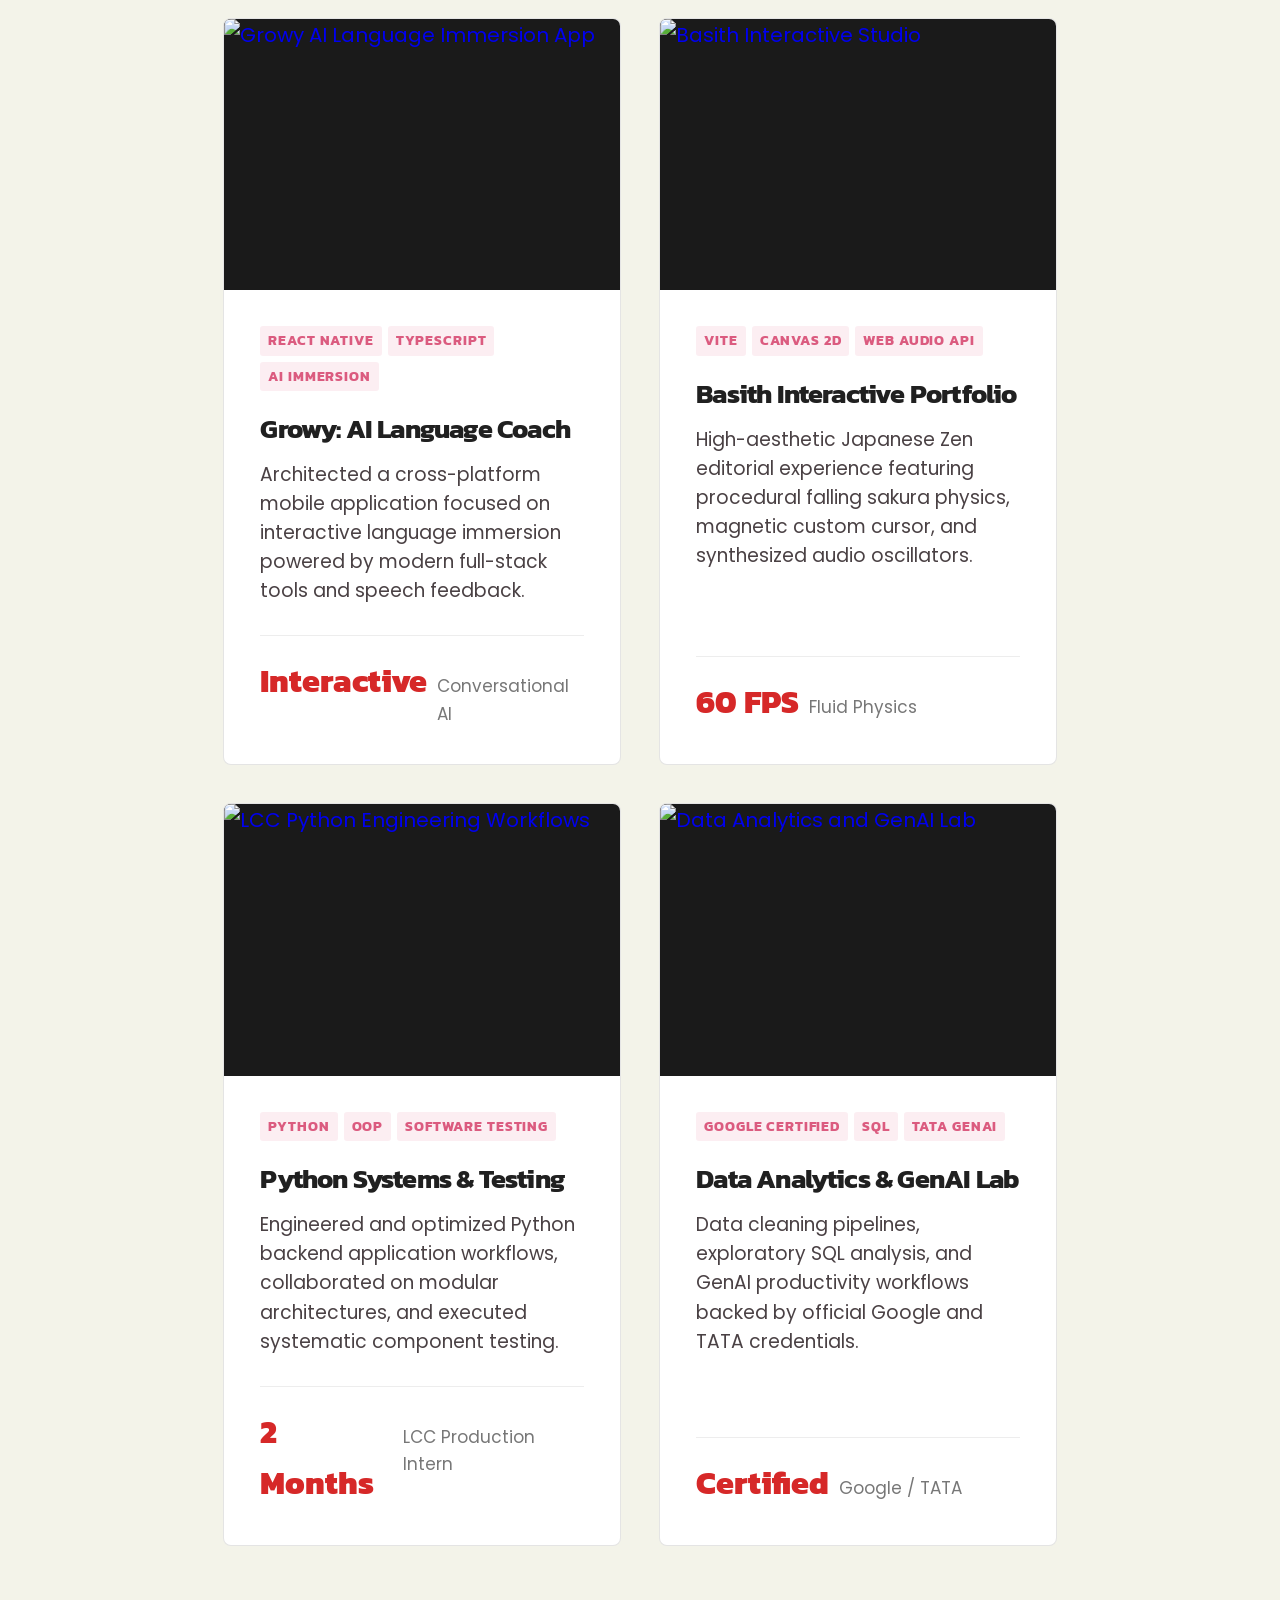
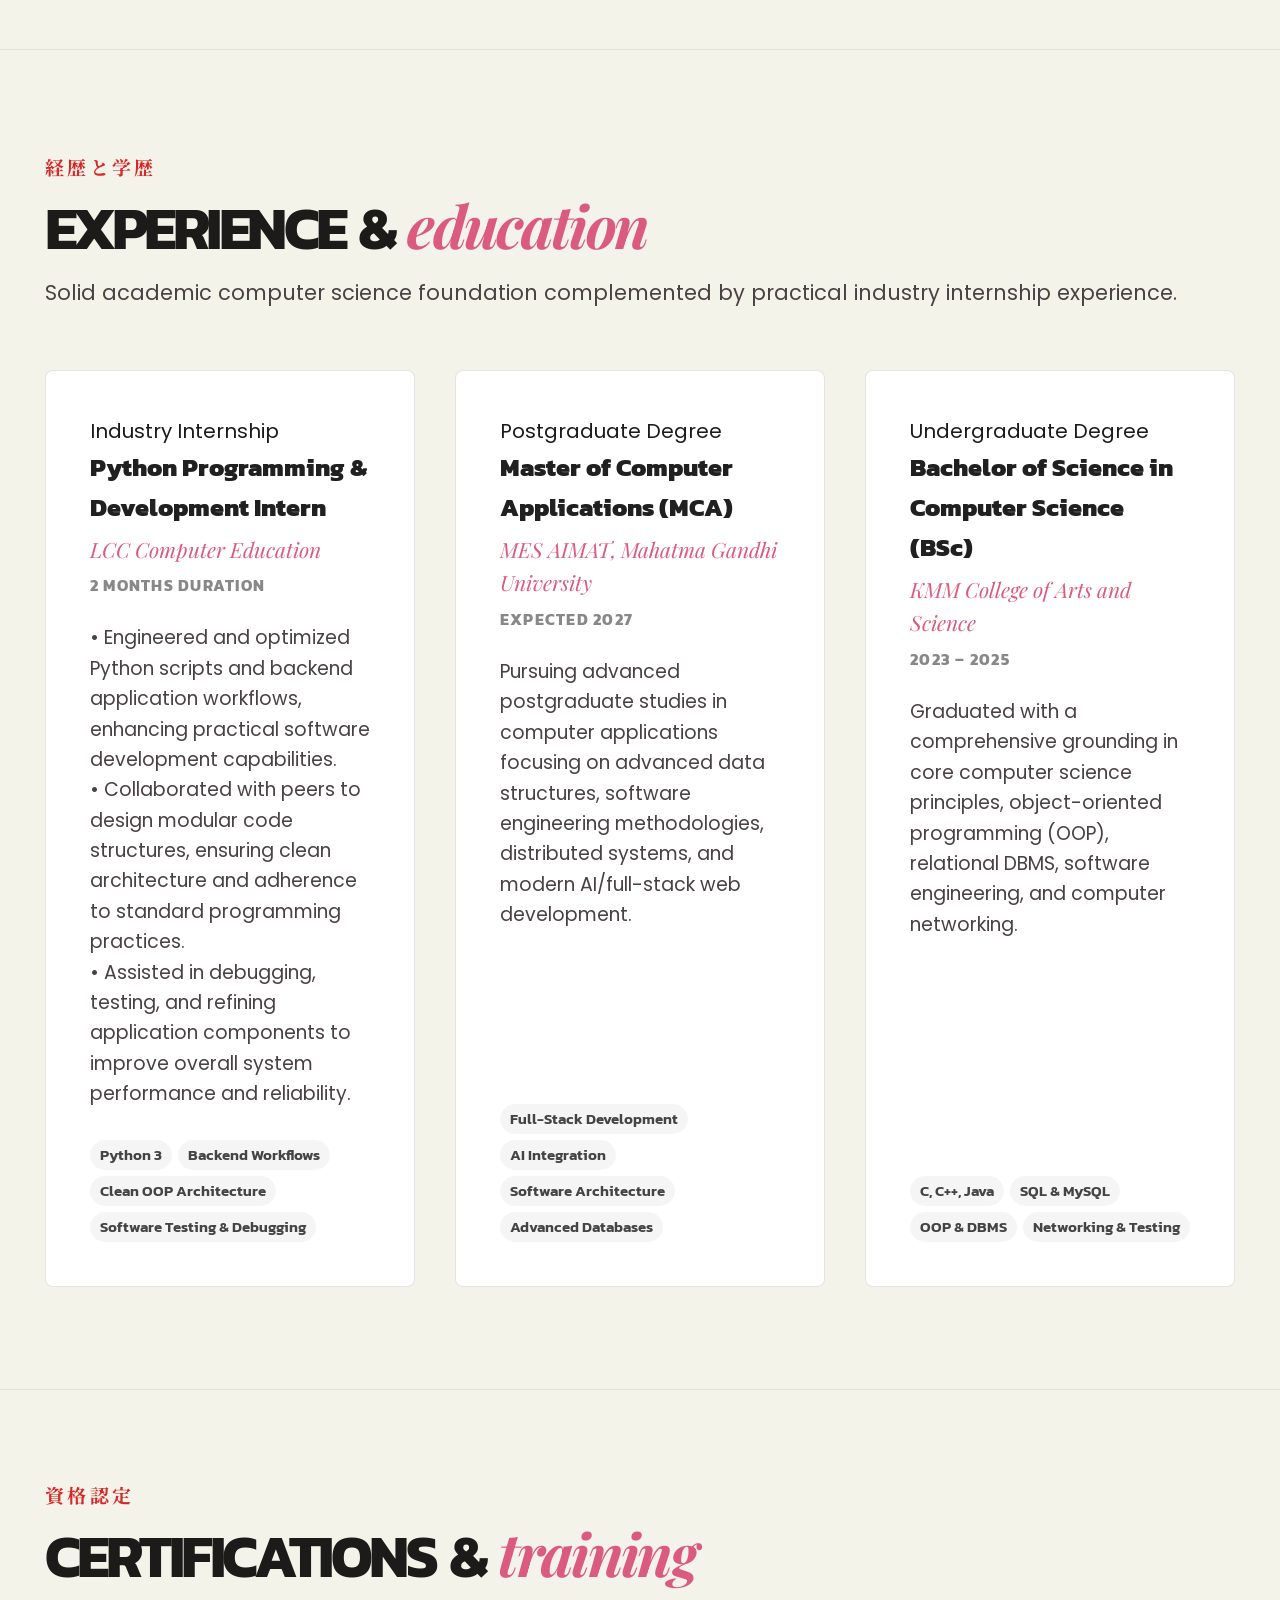
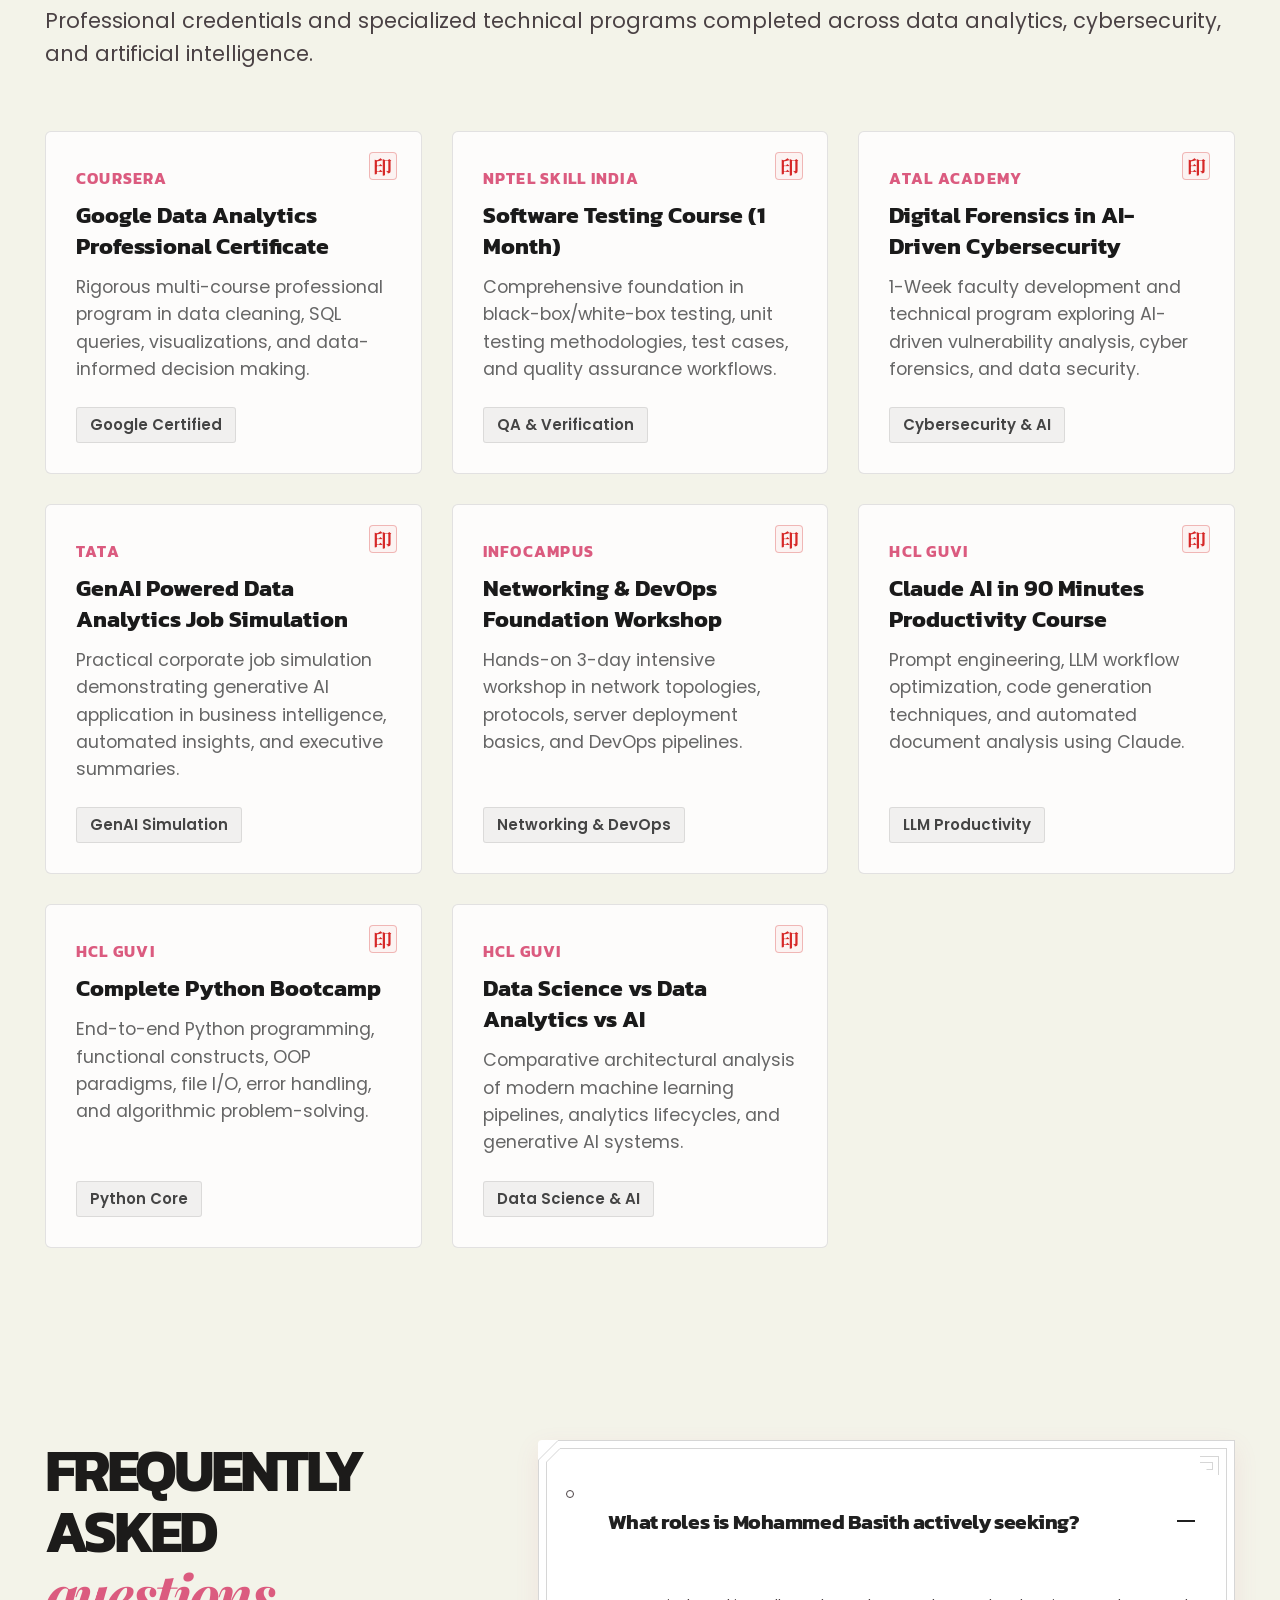
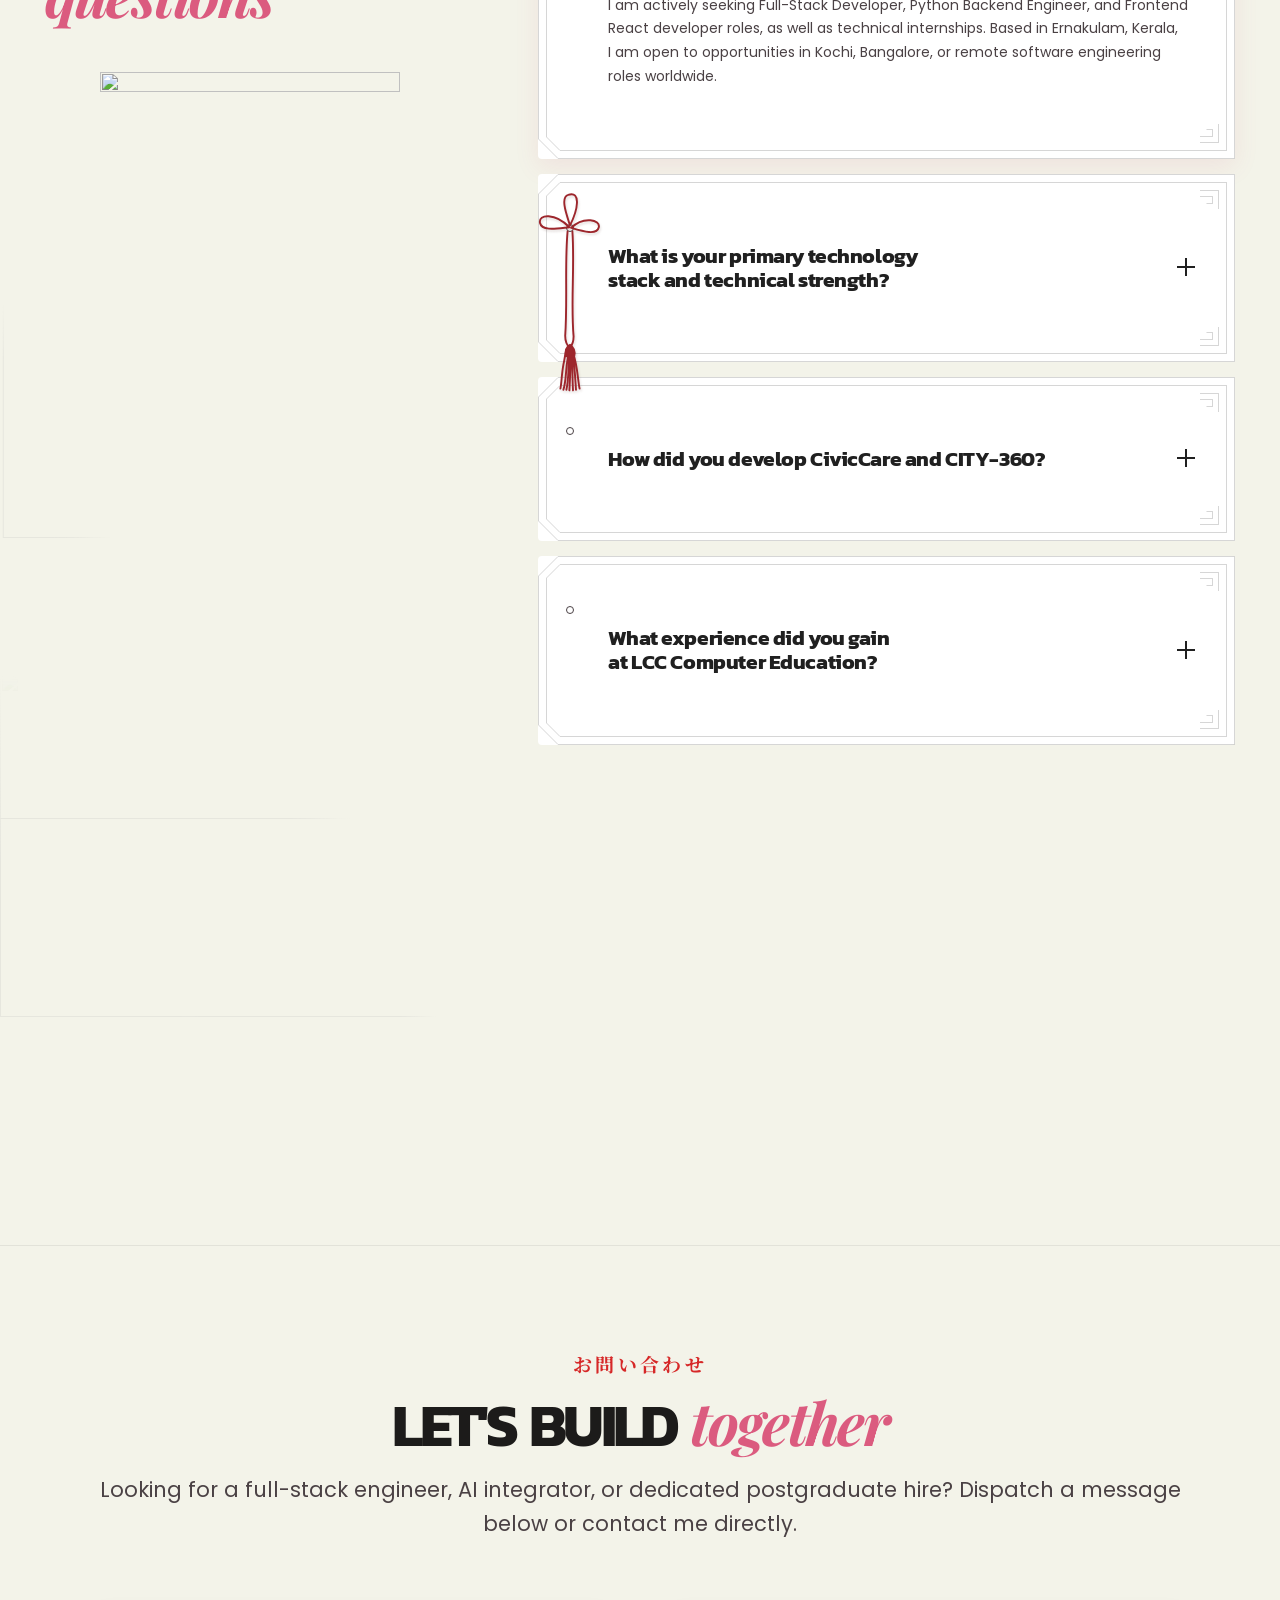
==== commit 97b1d9b1: "fix: disable sakura petals flowing across the website" ====
--- a/index.html
+++ b/index.html
@@ -36,9 +36,6 @@
   <div id="customCursor" aria-hidden="true">
     <span class="cursor-label"></span>
   </div>
-
-  <!-- Global Interactive Falling Sakura Canvas -->
-  <canvas id="sakuraCanvas" class="sakura-canvas" aria-hidden="true"></canvas>
 
   <!-- Global Flying Butterflies Stage -->
   <div id="butterflyStage" class="butterfly-stage" aria-hidden="true"></div>
--- a/style.css
+++ b/style.css
@@ -106,14 +106,10 @@
 /* ==========================================================================
    GLOBAL SAKURA CANVAS & CURSOR
    ========================================================================== */
-.sakura-canvas {
-  position: fixed !important;
-  inset: 0 !important;
-  width: 100vw !important;
-  height: 100vh !important;
-  pointer-events: none !important;
-  z-index: 1 !important;
-  opacity: 0.6 !important;
+.sakura-canvas,
+.hero__branch-petals,
+.branch-petal {
+  display: none !important;
 }
 
 #customCursor {
@@ -4128,7 +4124,7 @@
 }
 
 /* ============================================================
-   FLYING BUTTERFLIES AMBIENT FLIGHT SYSTEM
+   FLYING BUTTERFLIES AMBIENT FLIGHT SYSTEM (REALISTIC & DELICATE)
    ============================================================ */
 .butterfly-stage {
   position: fixed;
@@ -4138,25 +4134,25 @@
   pointer-events: none;
   z-index: 9985;
   overflow: hidden;
-  perspective: 900px;
+  perspective: 700px;
 }
 
 .butterfly {
   position: absolute;
   top: 0;
   left: 0;
-  width: var(--b-size, 52px);
+  width: var(--b-size, 20px);
   height: auto;
   pointer-events: none;
   will-change: transform;
   transform-style: preserve-3d;
   contain: layout style;
   opacity: 0;
-  transition: opacity 0.8s ease;
+  transition: opacity 0.5s ease;
 }
 
 .butterfly.is-visible {
-  opacity: 1;
+  opacity: 0.95;
 }
 
 .butterfly__rotator {
@@ -4170,8 +4166,8 @@
   height: 100%;
   transform-origin: 75% 65%;
   transform-style: preserve-3d;
-  animation: butterflyFlap var(--b-flap-dur, 0.28s) cubic-bezier(0.42, 0.05, 0.58, 0.95) infinite alternate;
-  filter: drop-shadow(2px 8px 12px rgba(28, 27, 26, 0.16));
+  animation: butterflyFlap var(--b-flap-dur, 0.09s) cubic-bezier(0.42, 0.05, 0.58, 0.95) infinite alternate;
+  filter: drop-shadow(1px 2px 3px rgba(28, 27, 26, 0.22));
 }
 
 .butterfly__wings img {
@@ -4185,21 +4181,21 @@
 
 @keyframes butterflyFlap {
   0% {
-    transform: rotateY(0deg) skewY(0deg) scaleY(1);
+    transform: rotateY(-10deg) skewY(2deg) scaleY(1.02);
   }
   100% {
-    transform: rotateY(68deg) skewY(-7deg) scaleY(0.88);
+    transform: rotateY(74deg) skewY(-8deg) scaleY(0.85);
   }
 }
 
 .butterfly.is-gliding .butterfly__wings {
   animation-play-state: paused;
-  transform: rotateY(16deg) skewY(-2deg);
-  transition: transform 0.4s ease-out;
+  transform: rotateY(18deg) skewY(-2deg) scaleY(0.96);
+  transition: transform 0.25s ease-out;
 }
 
 .butterfly.is-startled .butterfly__wings {
-  animation-duration: 0.13s !important;
+  animation-duration: 0.065s !important;
 }
 
 @media (prefers-reduced-motion: reduce) {
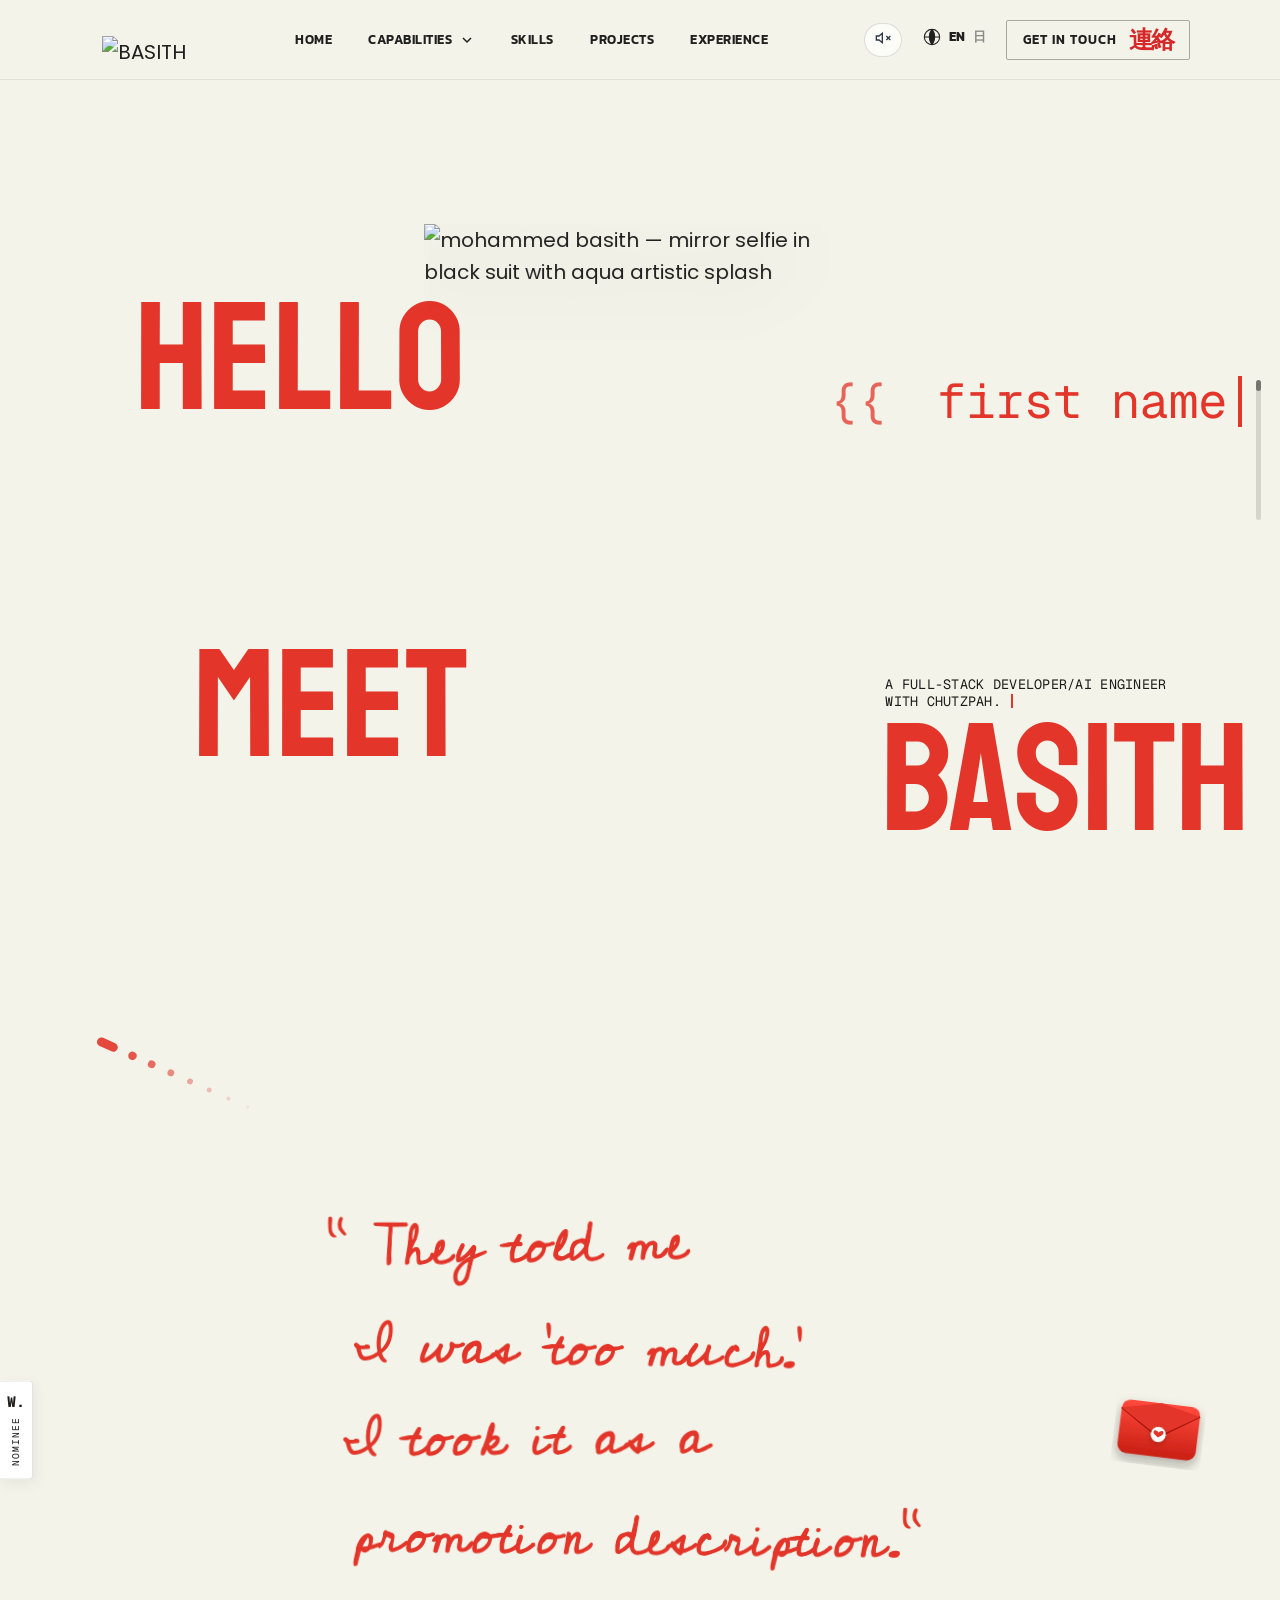
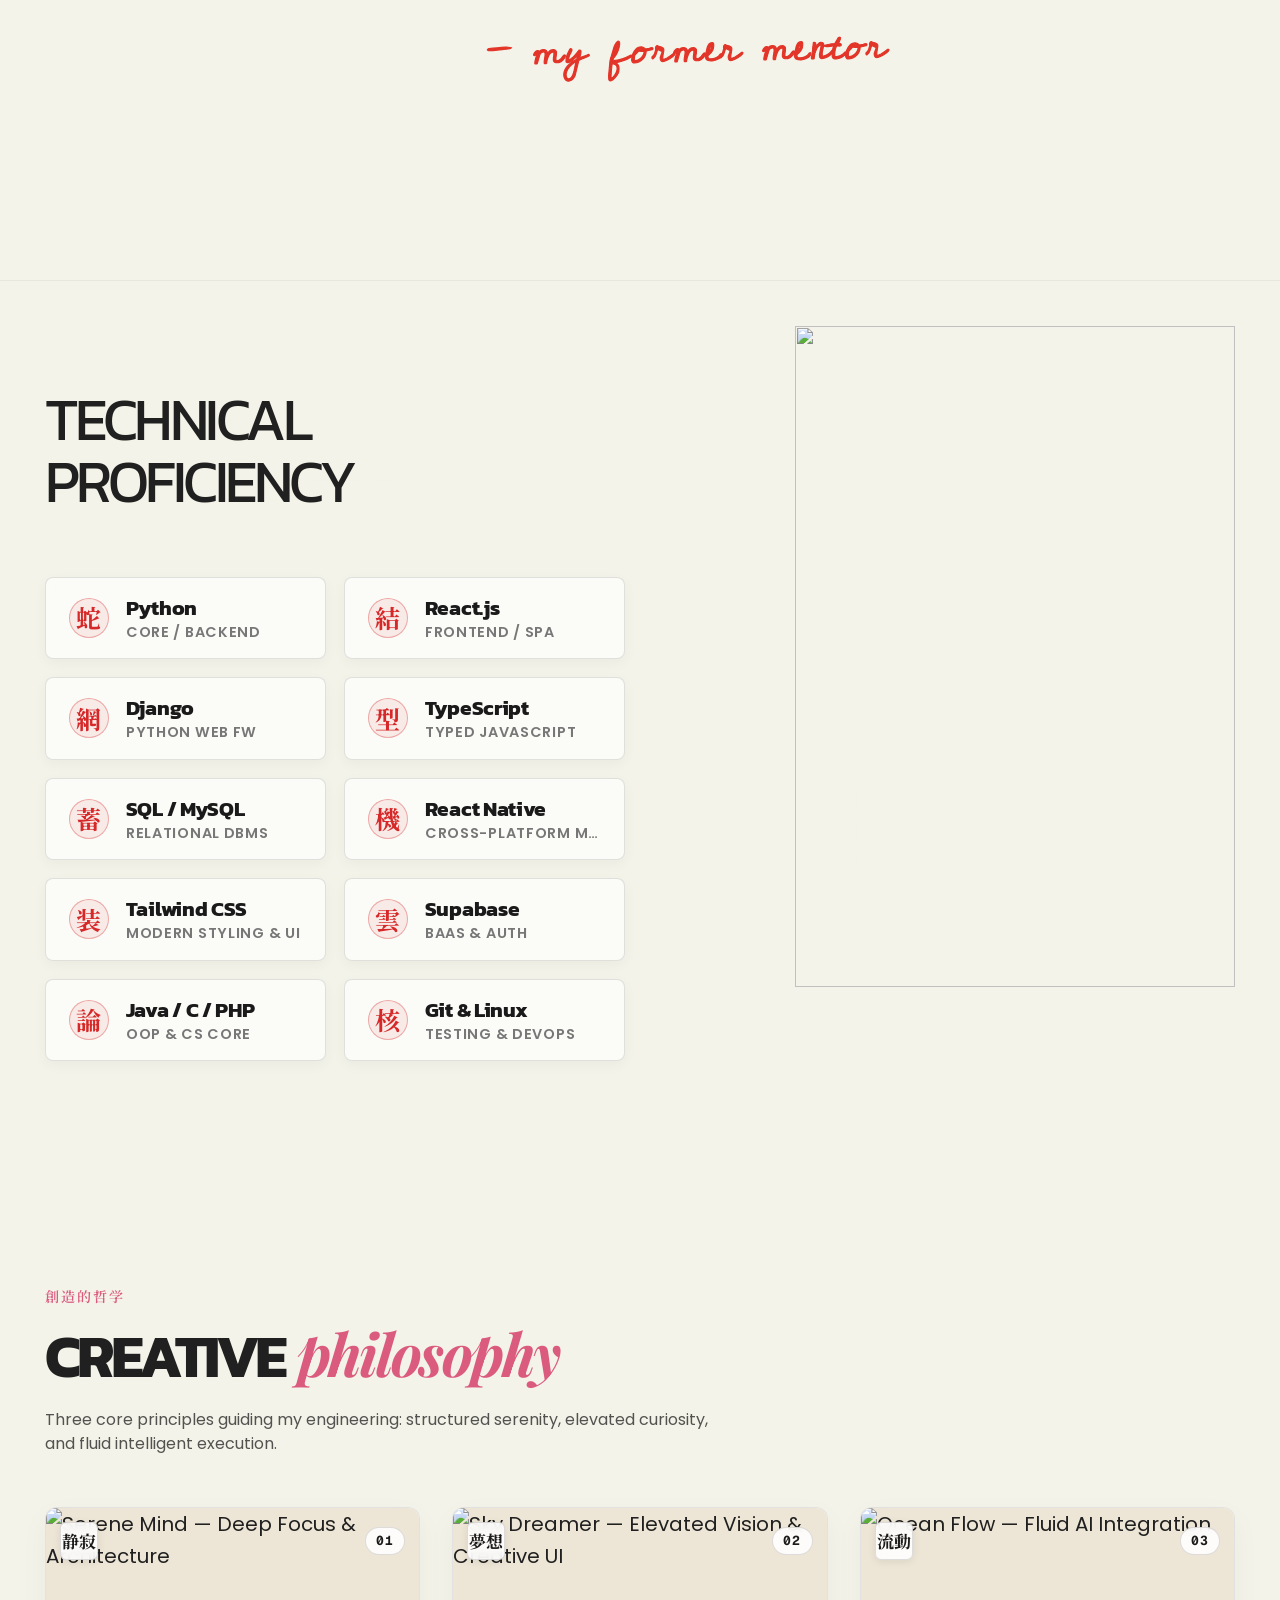
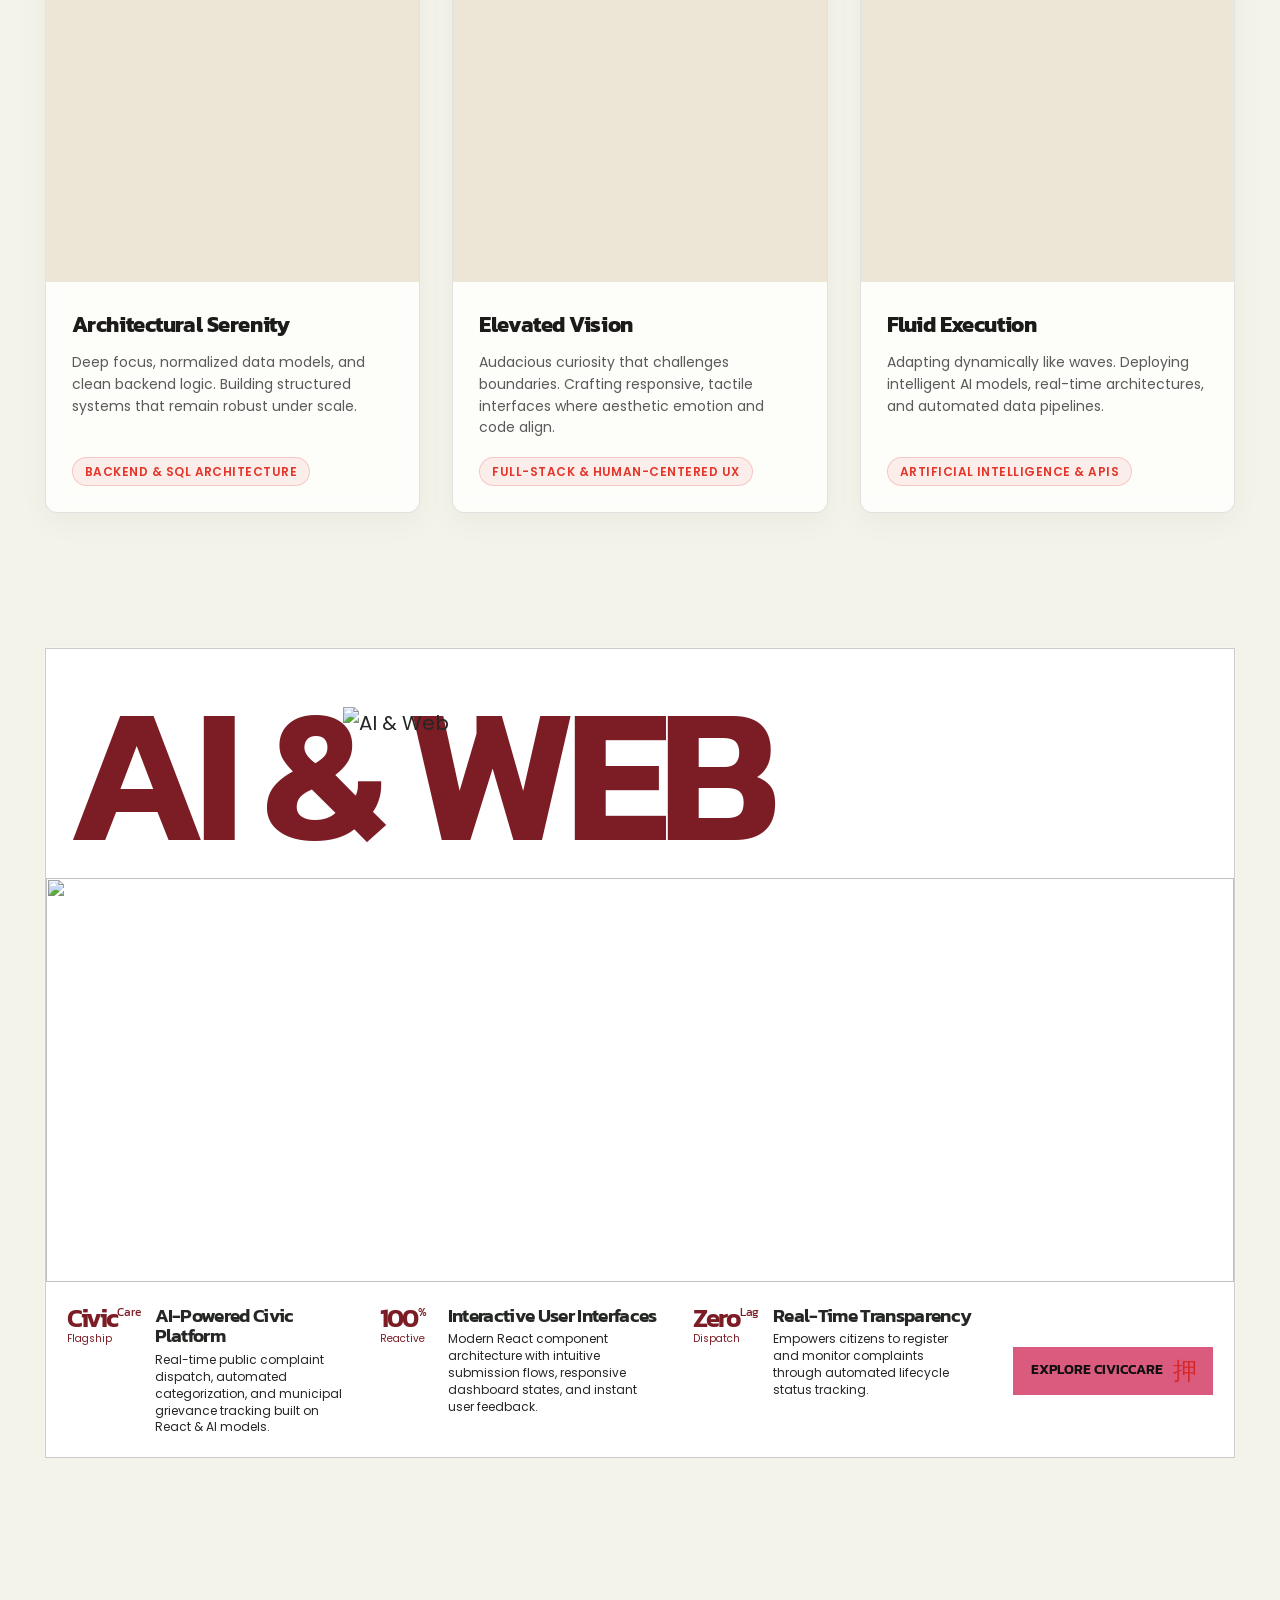
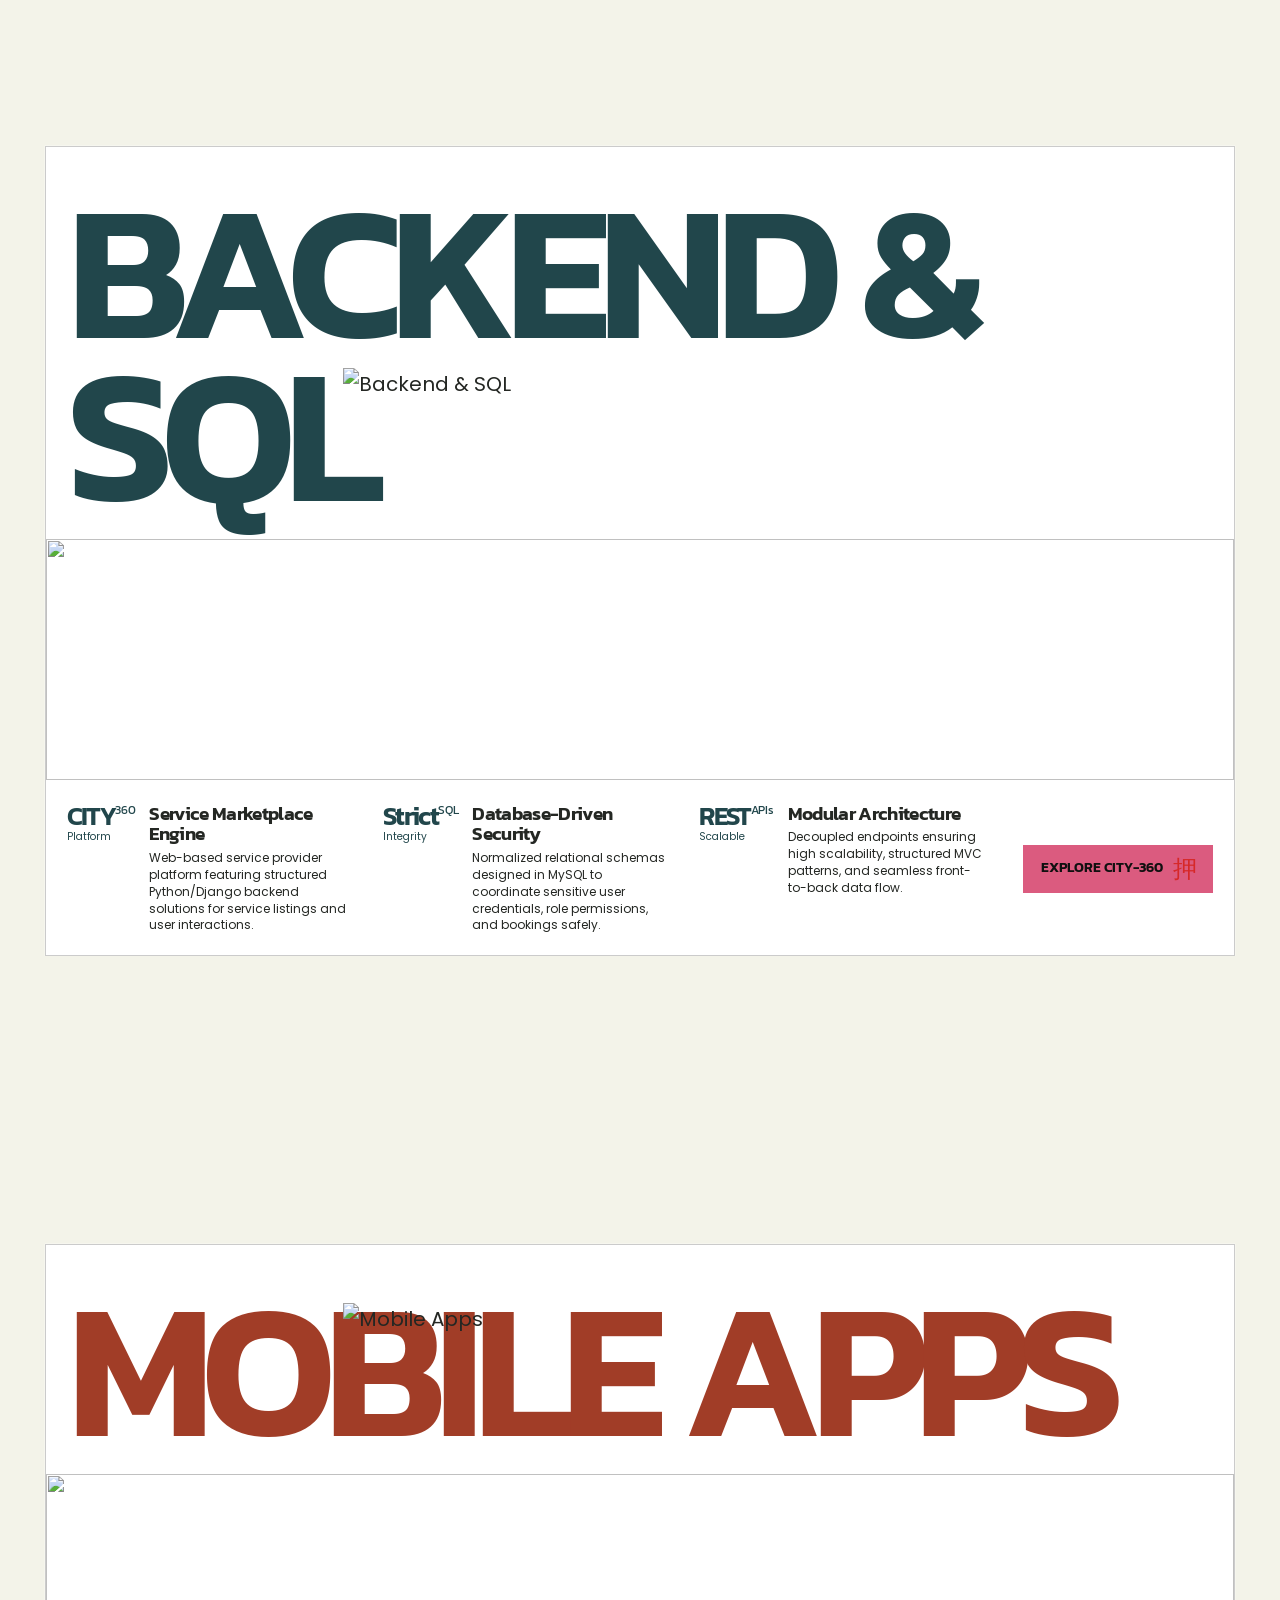
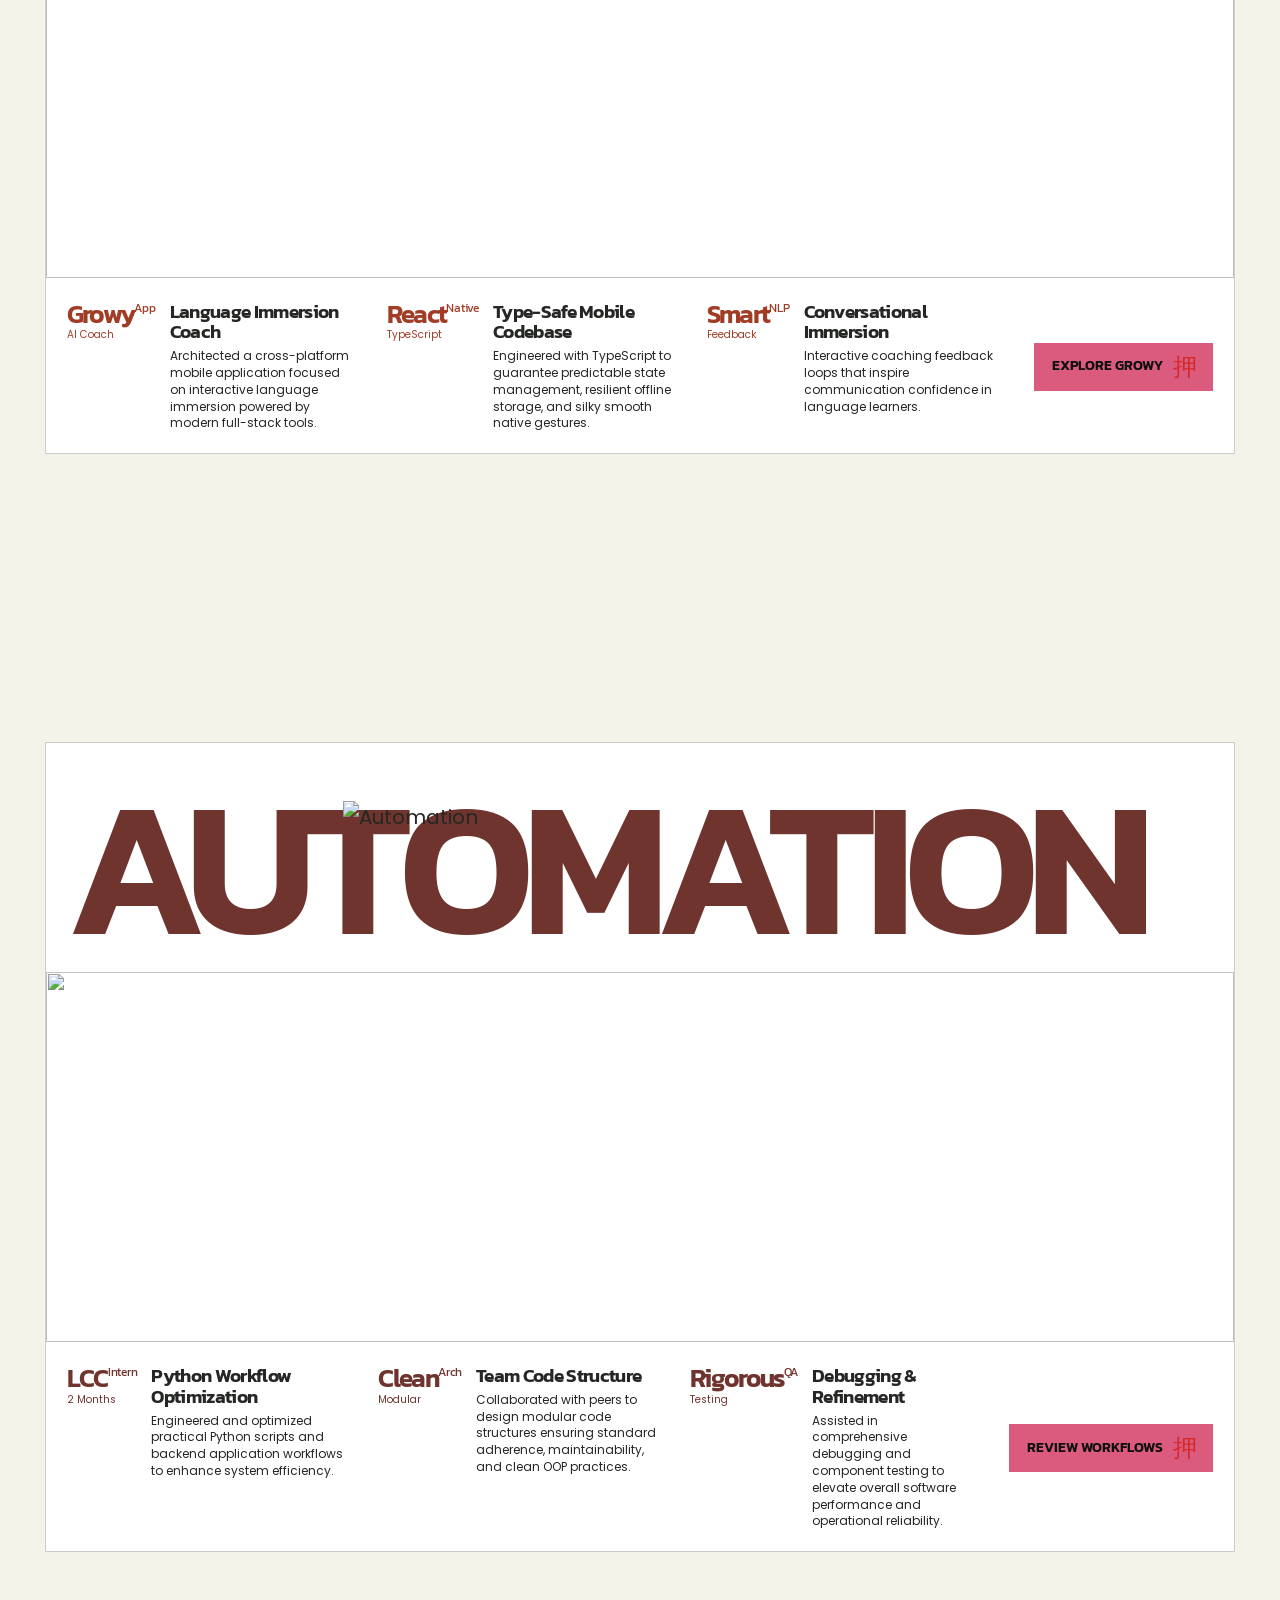
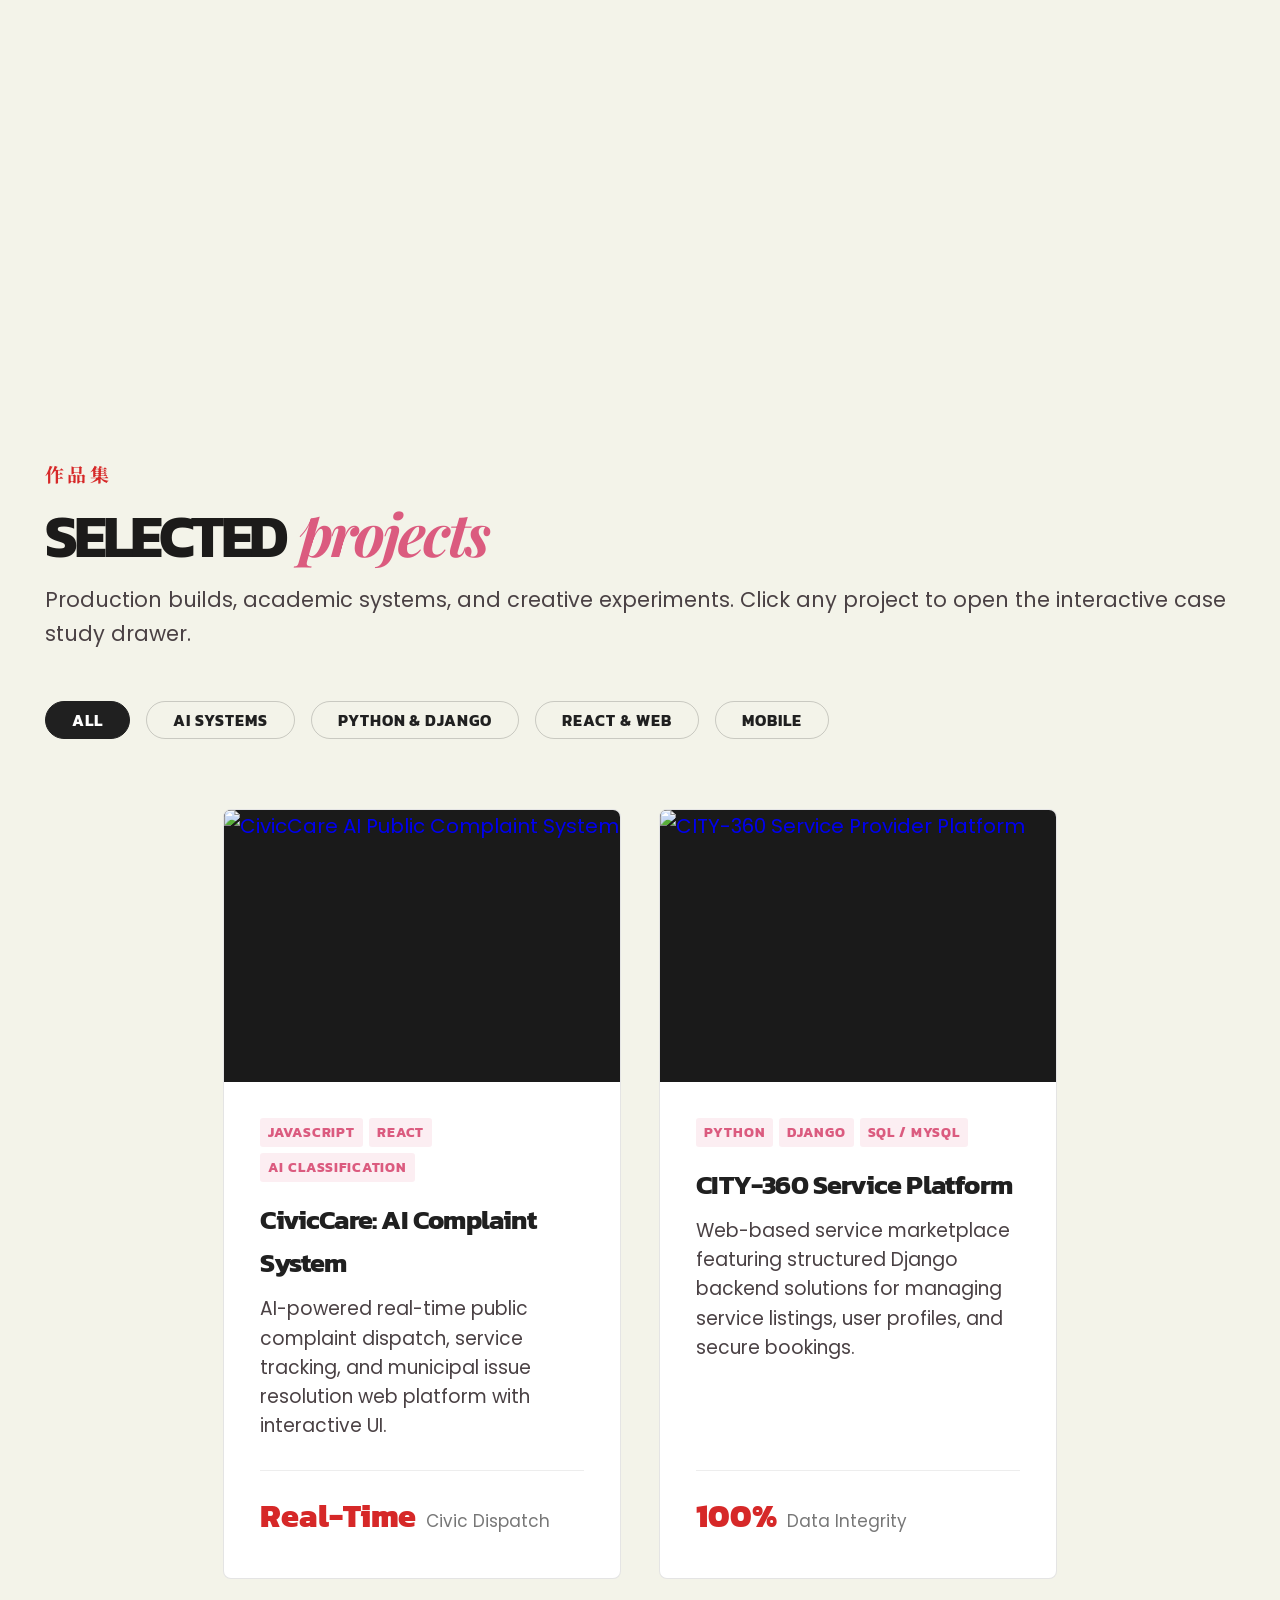
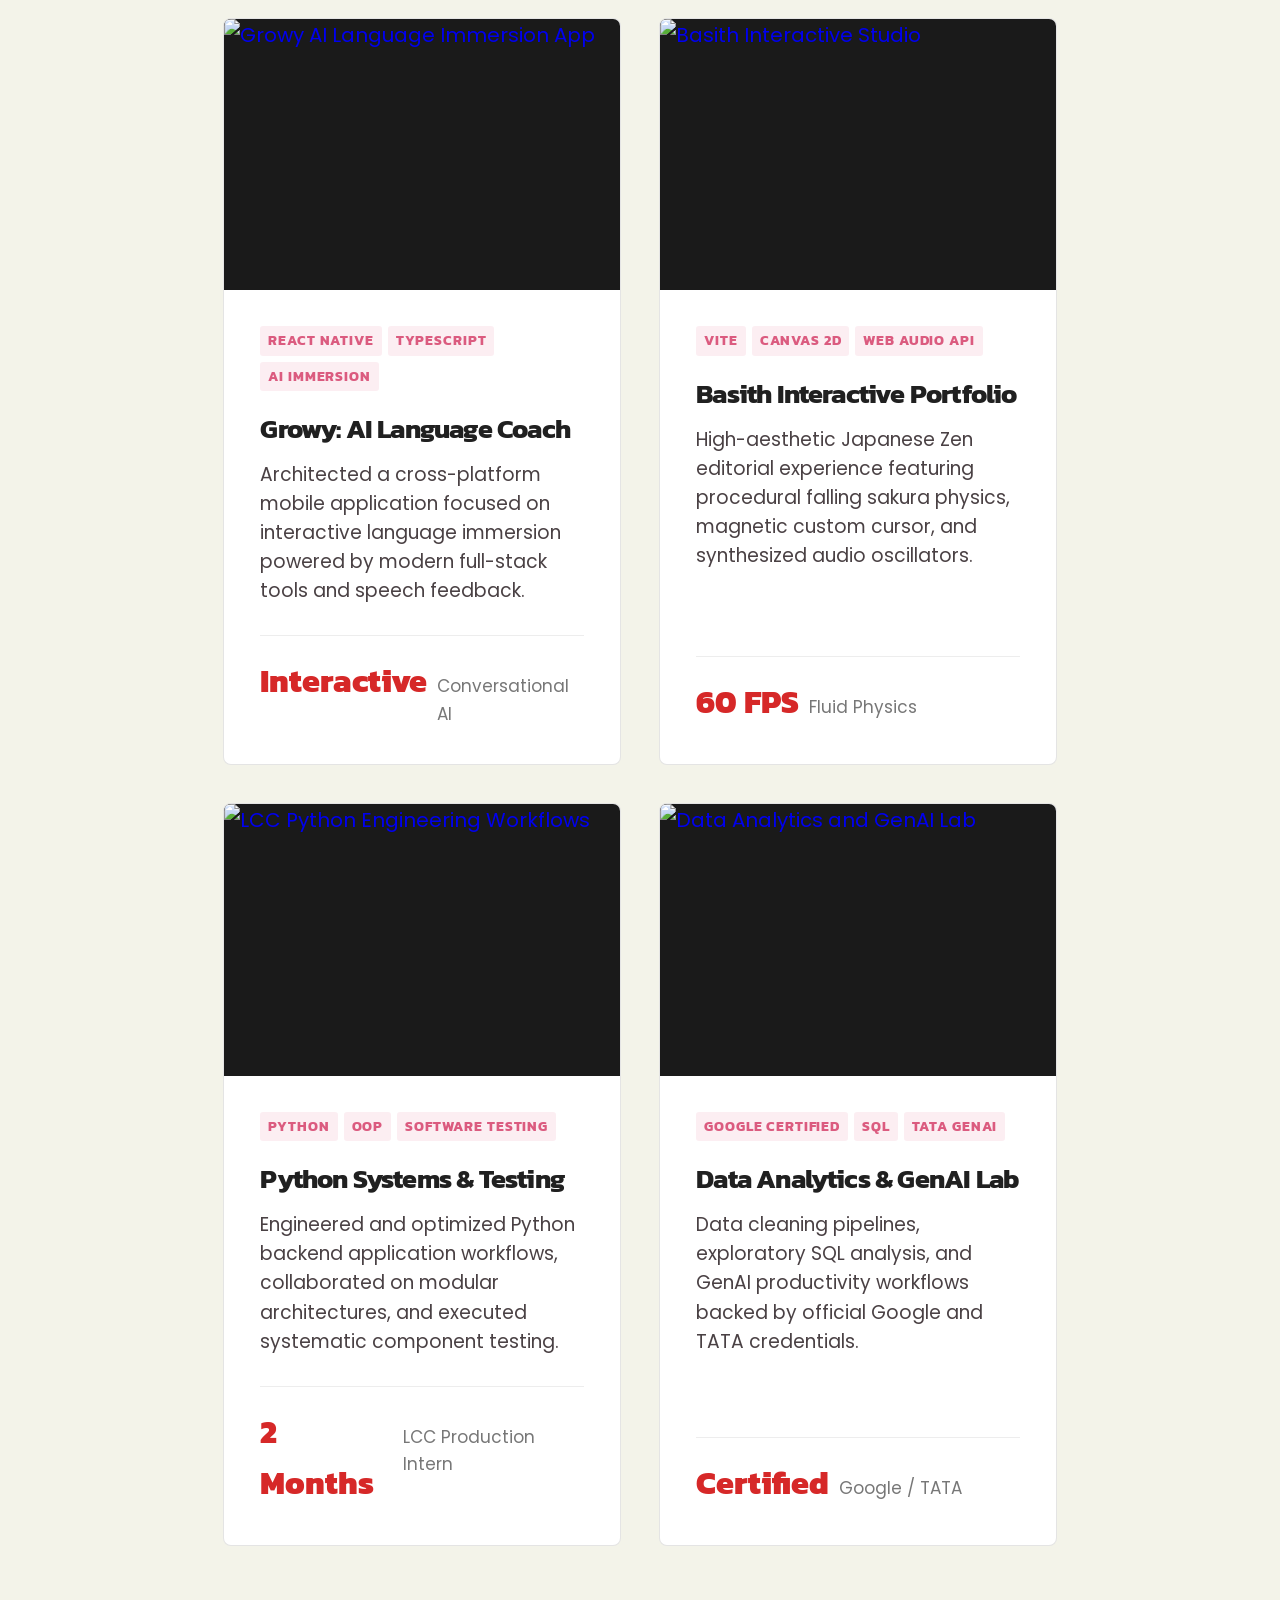
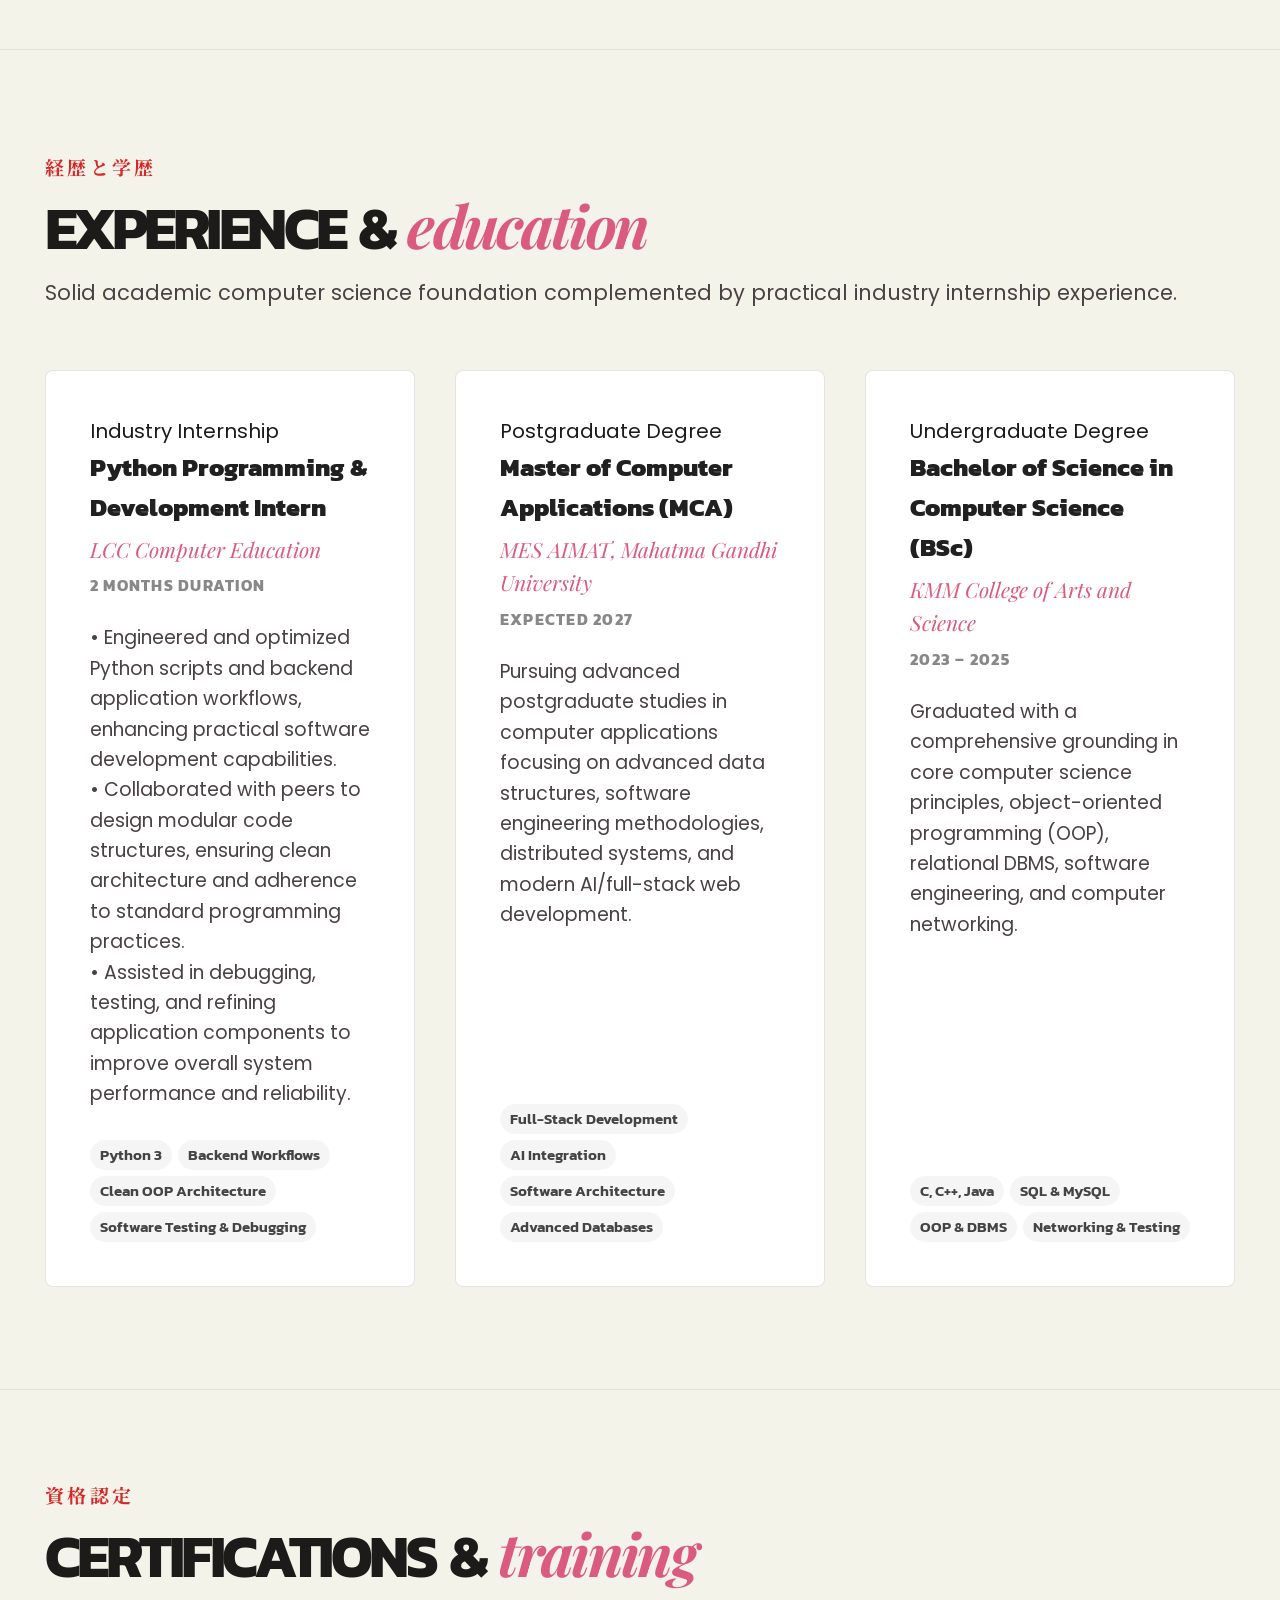
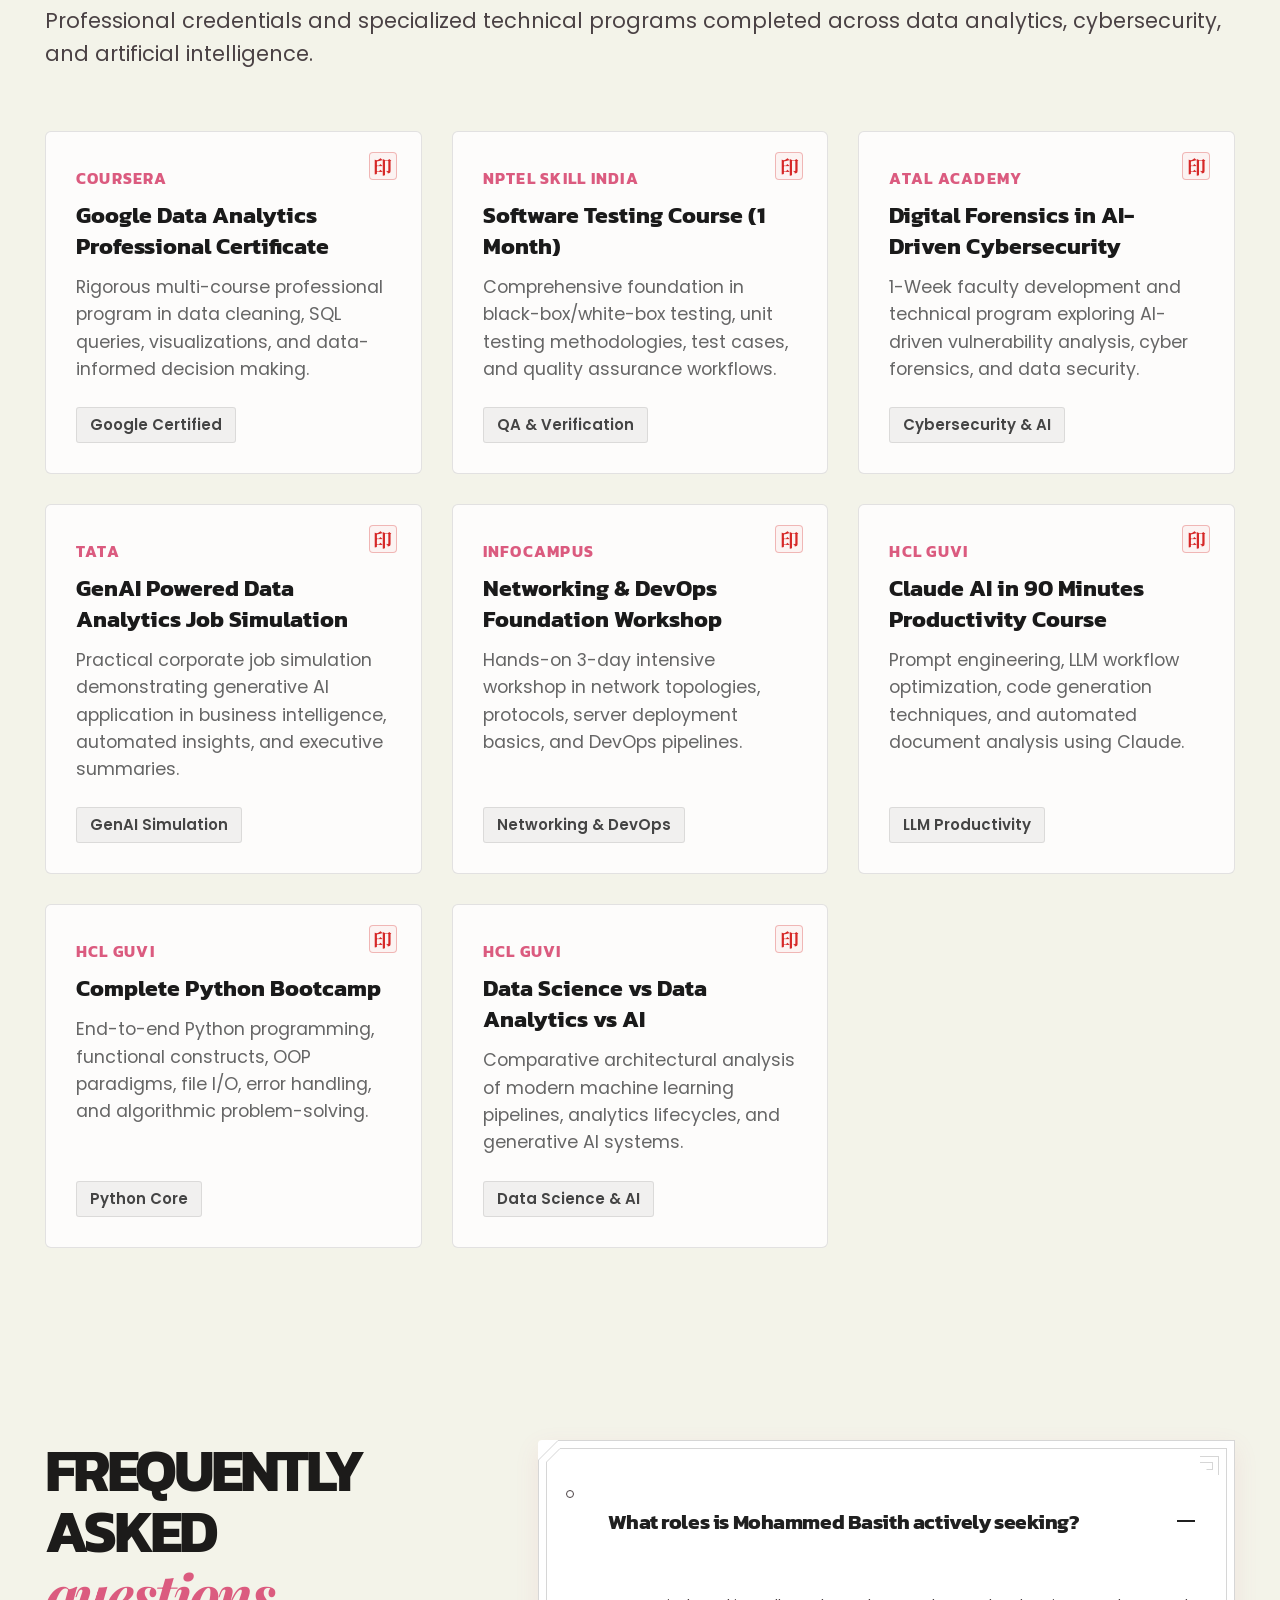
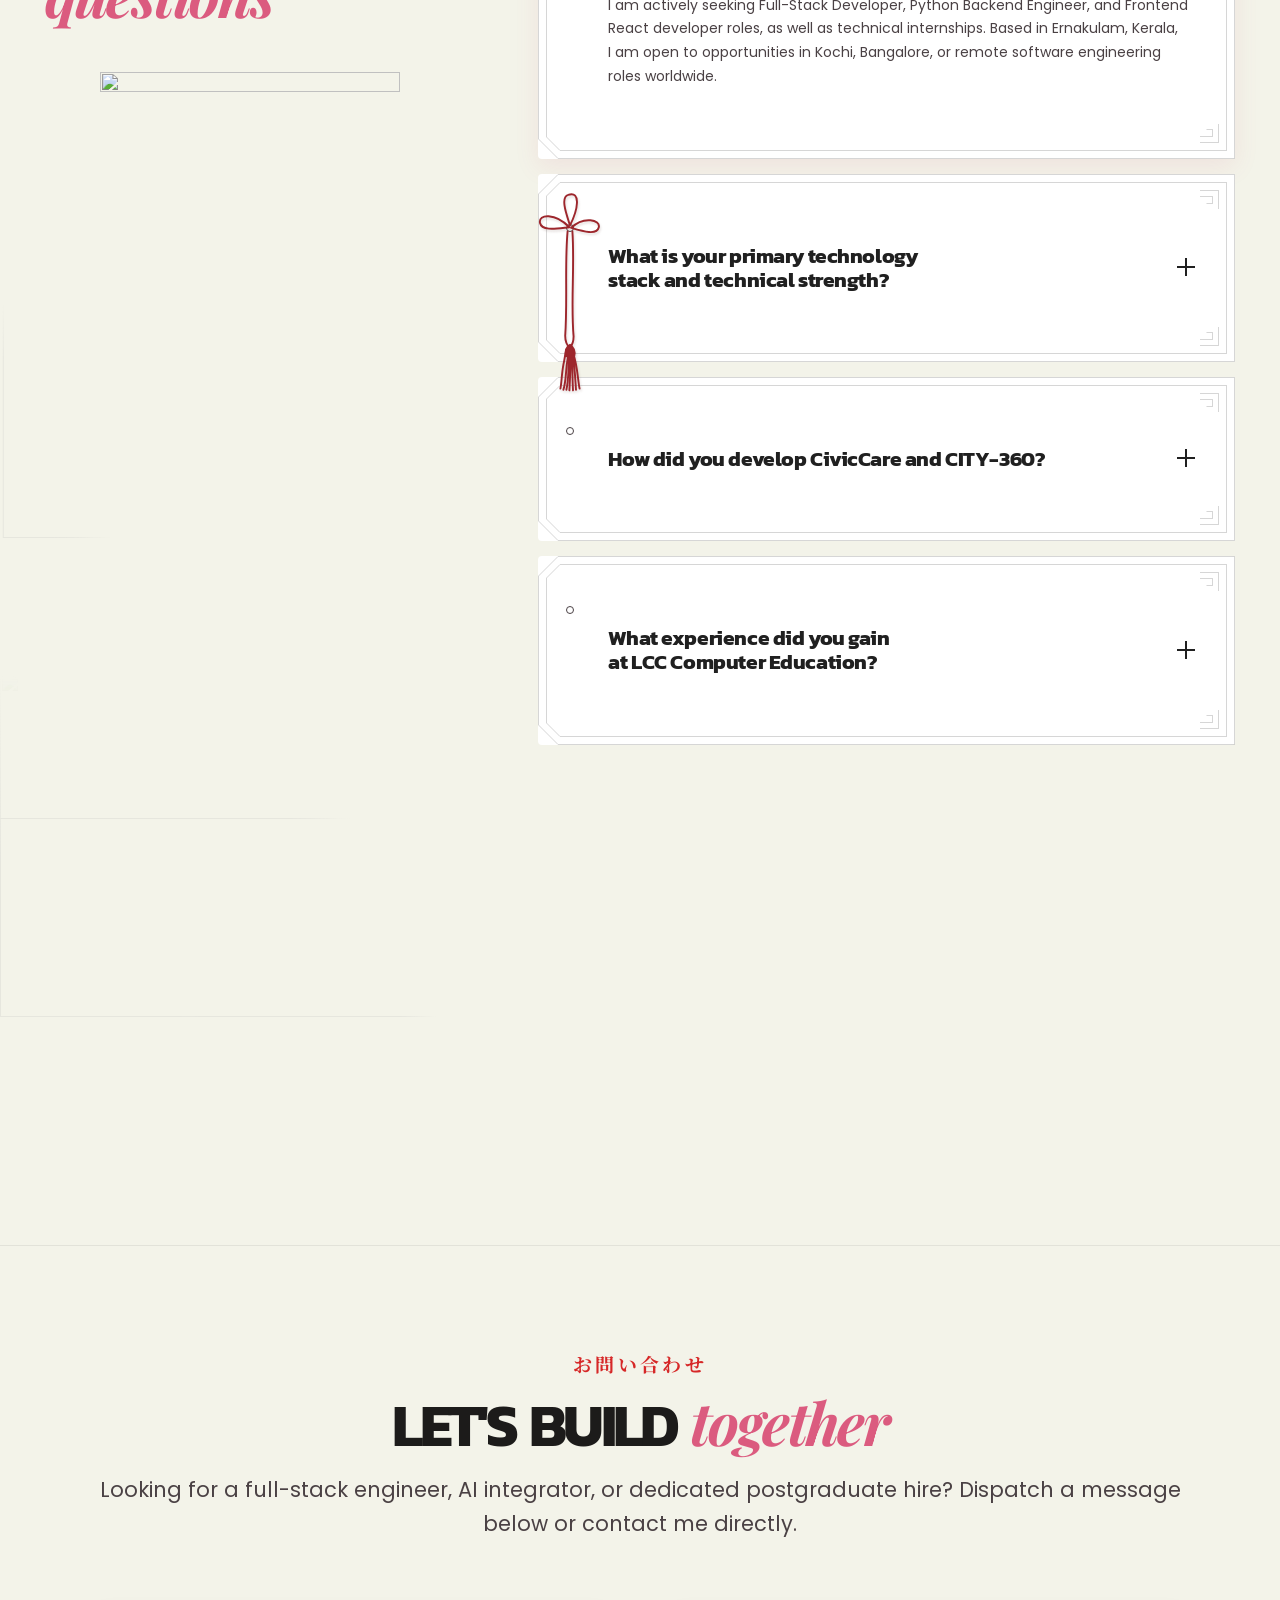
==== commit 618d35c3: "feat: update main hero portrait with new artwork featuring aqua swirl splash" ====
--- a/index.html
+++ b/index.html
@@ -267,8 +267,8 @@
             <div class="hero-photo-wrap" id="heroPhotoWrap">
               <img class="hero-photo" id="heroPhoto"
                    src="/images/basith-hero-portrait.png"
-                   alt="mohammed basith — mirror selfie in black suit"
-                   width="762" height="1024"
+                   alt="mohammed basith — mirror selfie in black suit with aqua artistic splash"
+                   width="610" height="912"
                    loading="eager" decoding="async" />
             </div>
 
--- a/style.css
+++ b/style.css
@@ -3473,7 +3473,7 @@
     image-rendering: high-quality;
     transform: translateZ(0);
     backface-visibility: hidden;
-    filter: drop-shadow(0 30px 60px rgba(28, 27, 26, .28));
+    filter: drop-shadow(0 14px 32px rgba(28, 27, 26, .14));
   }
 
   /* meet — mid-left */
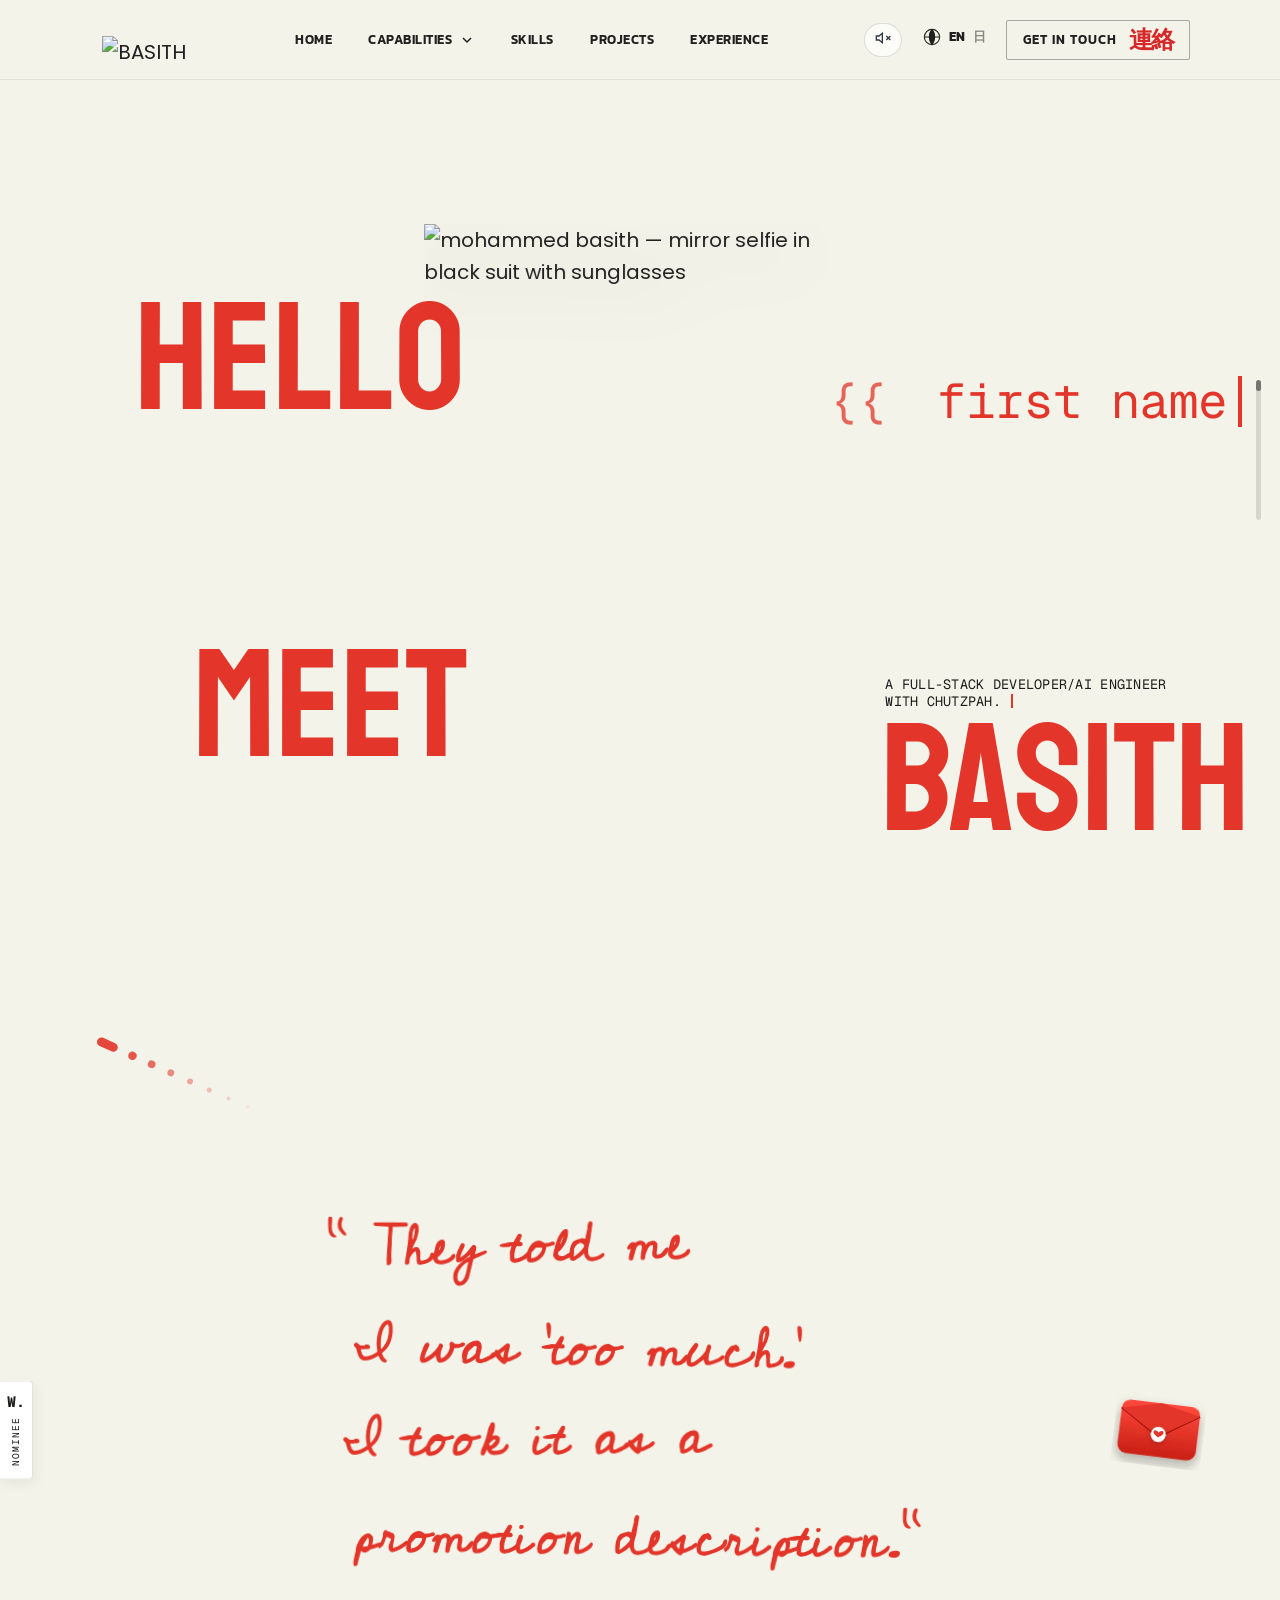
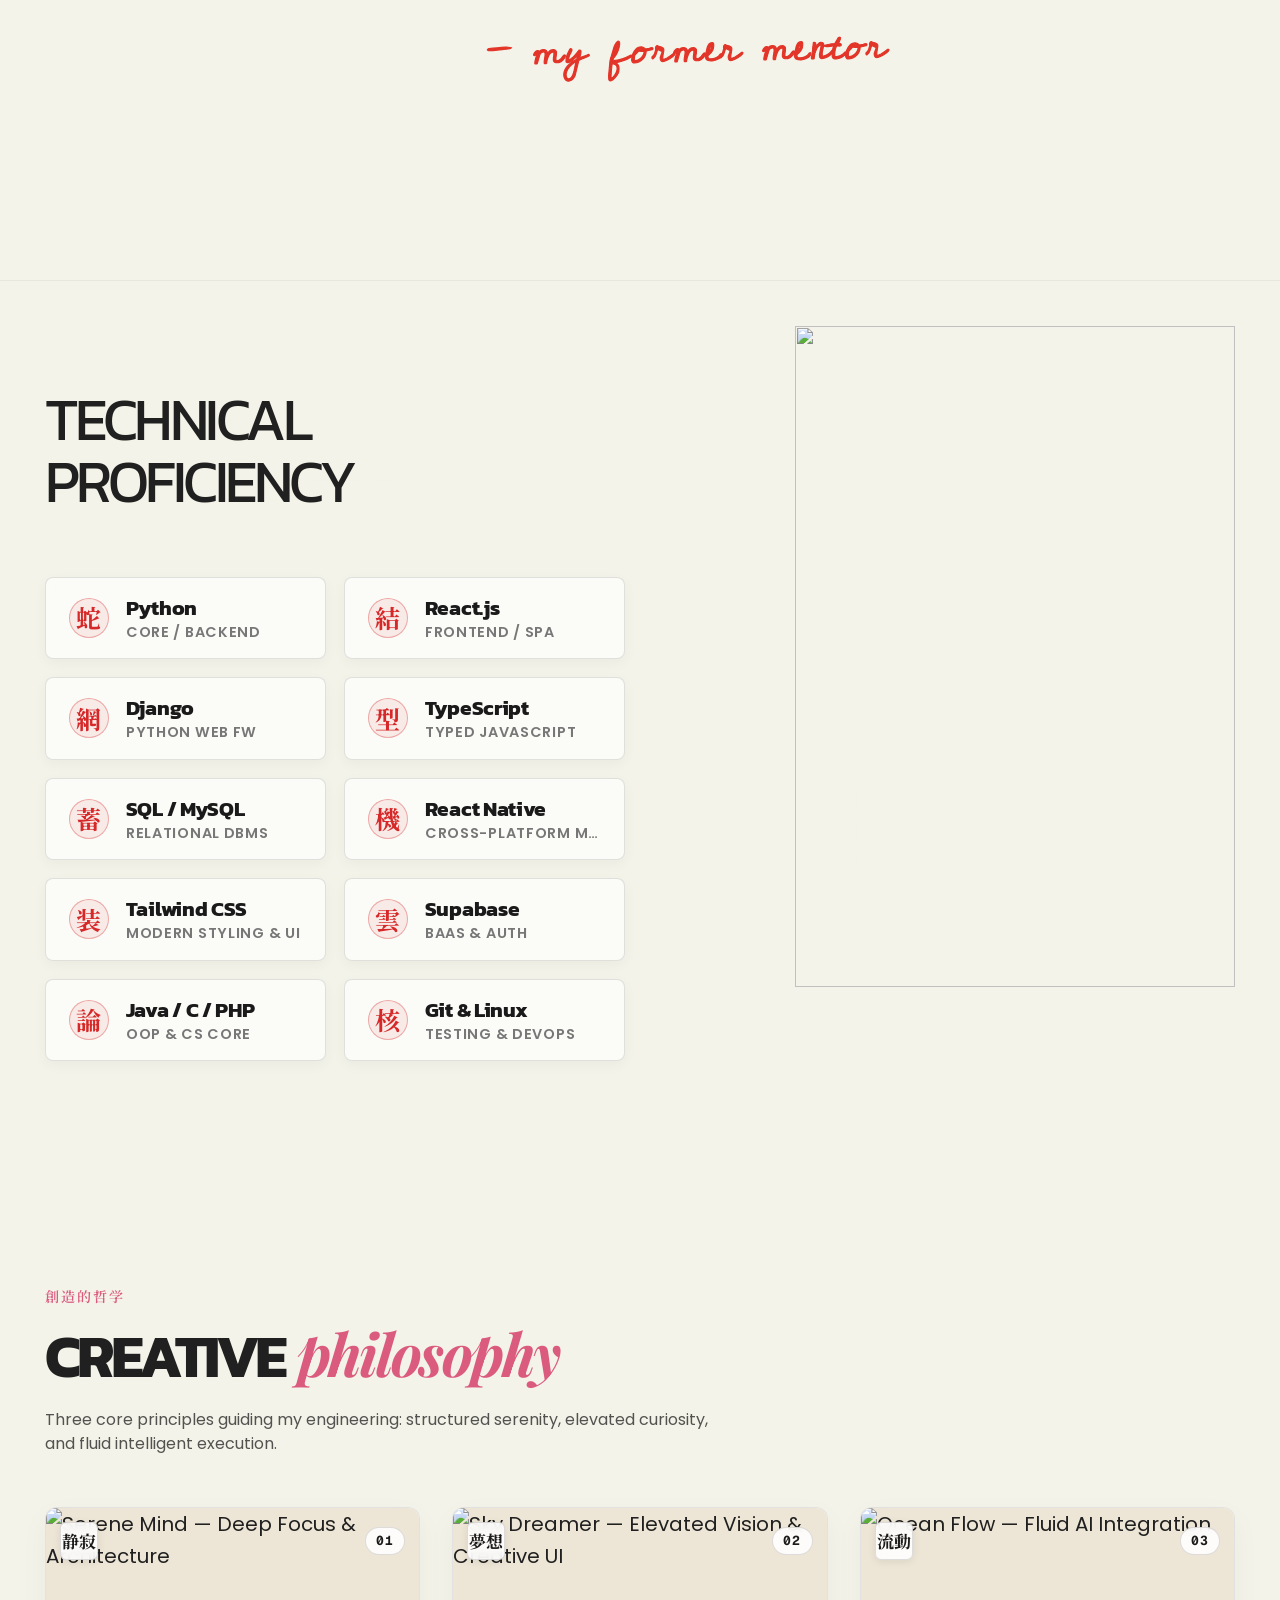
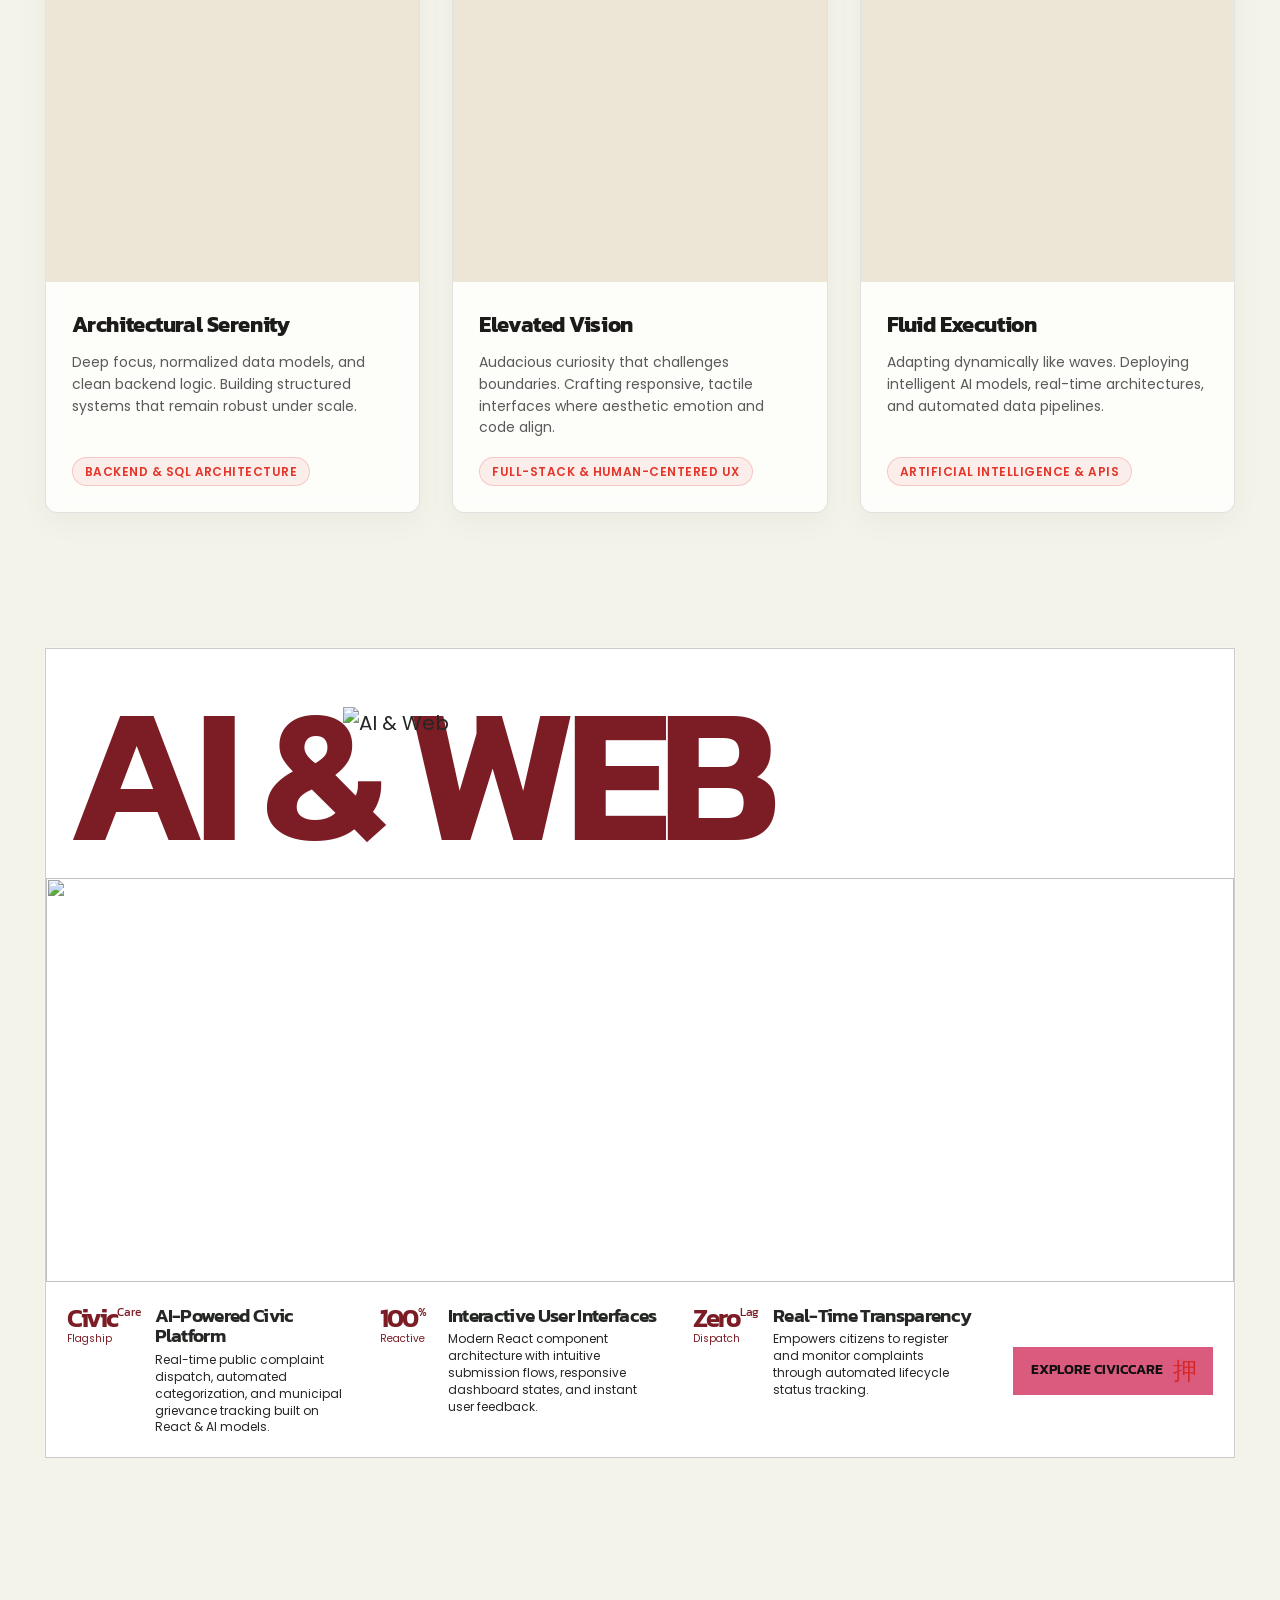
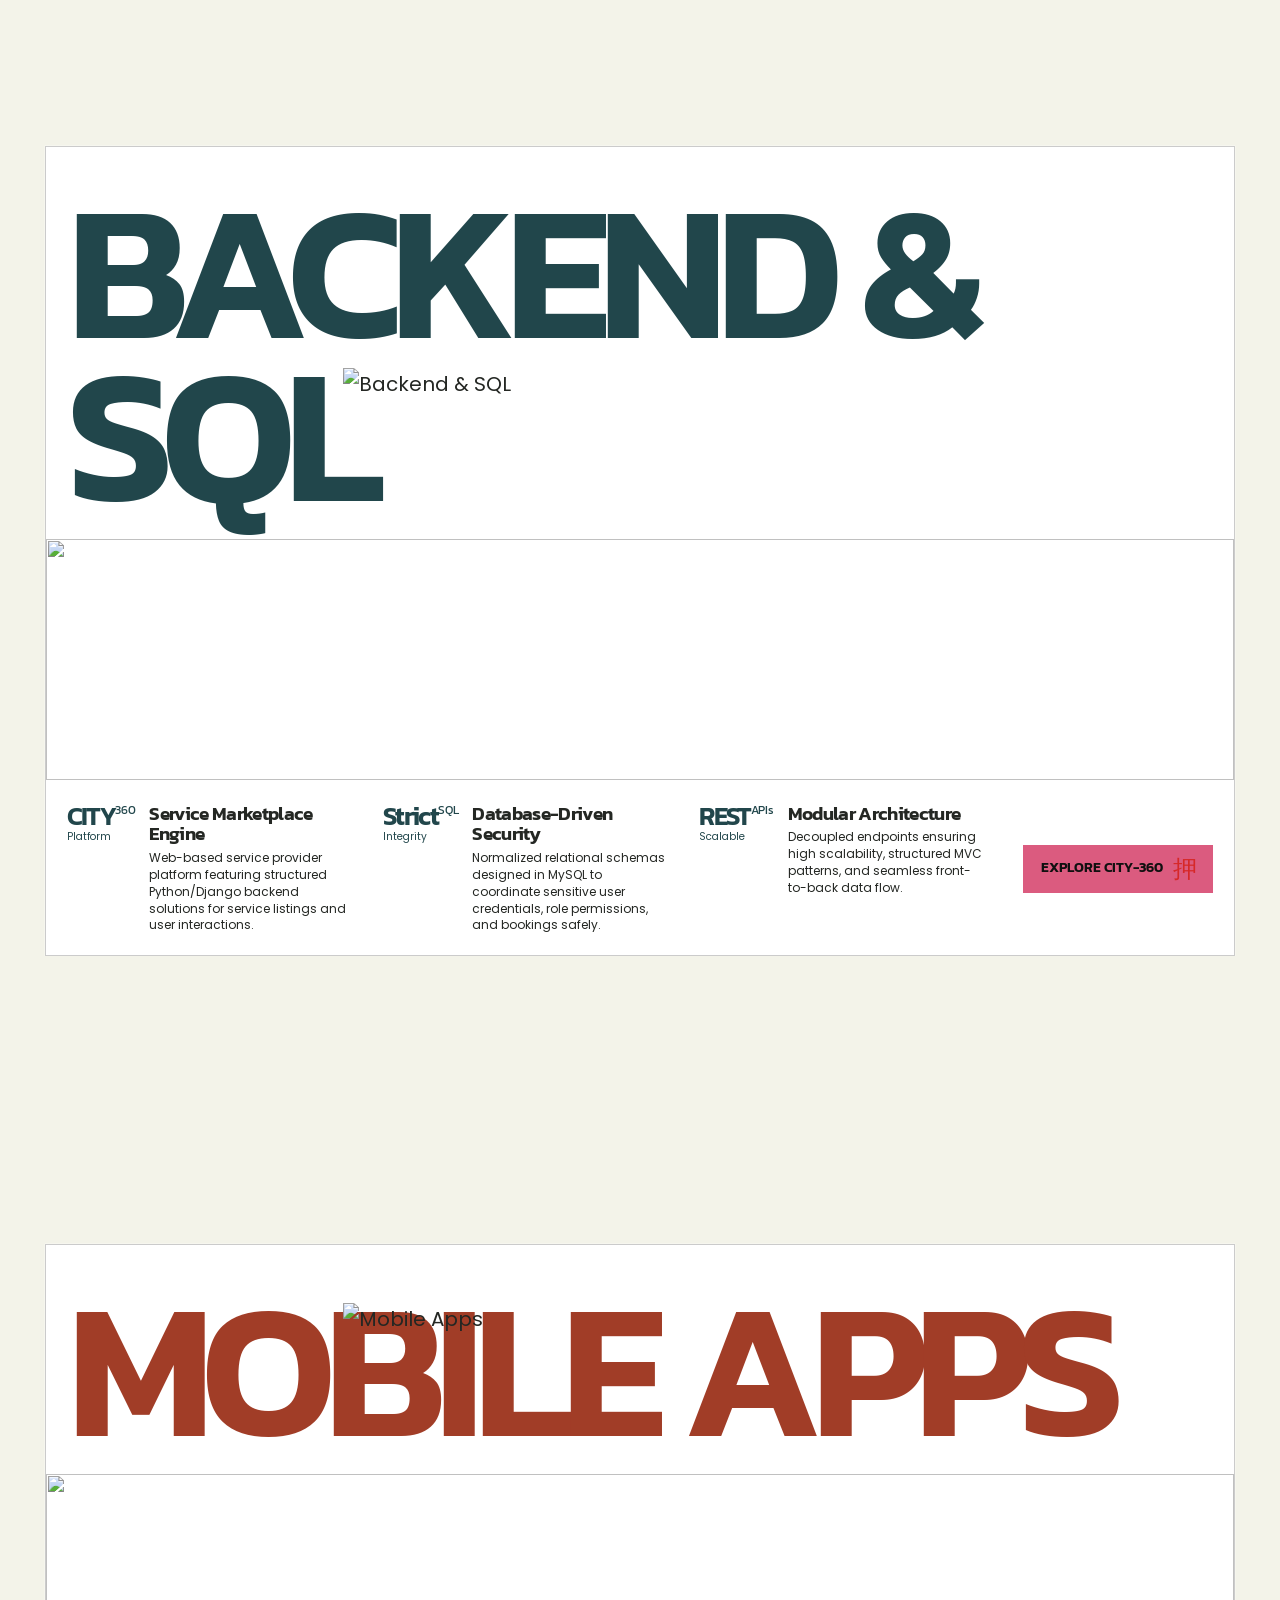
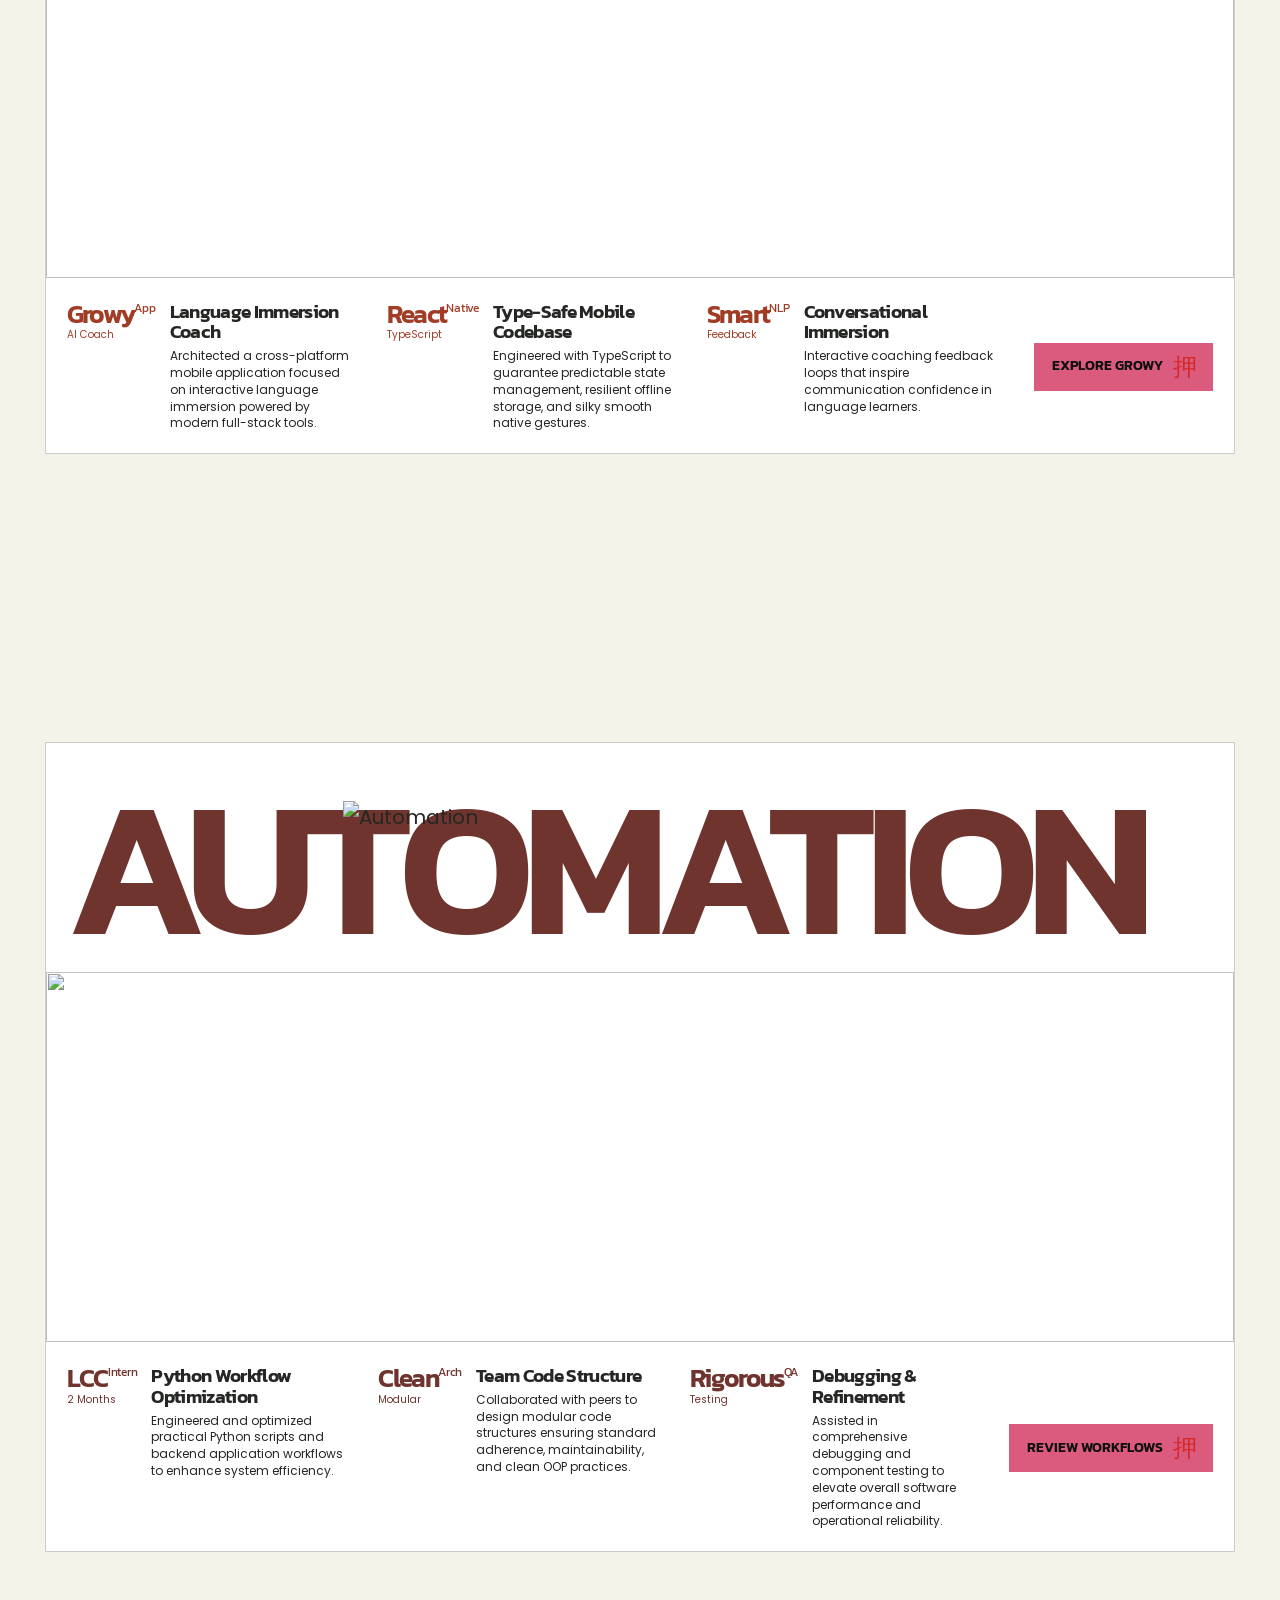
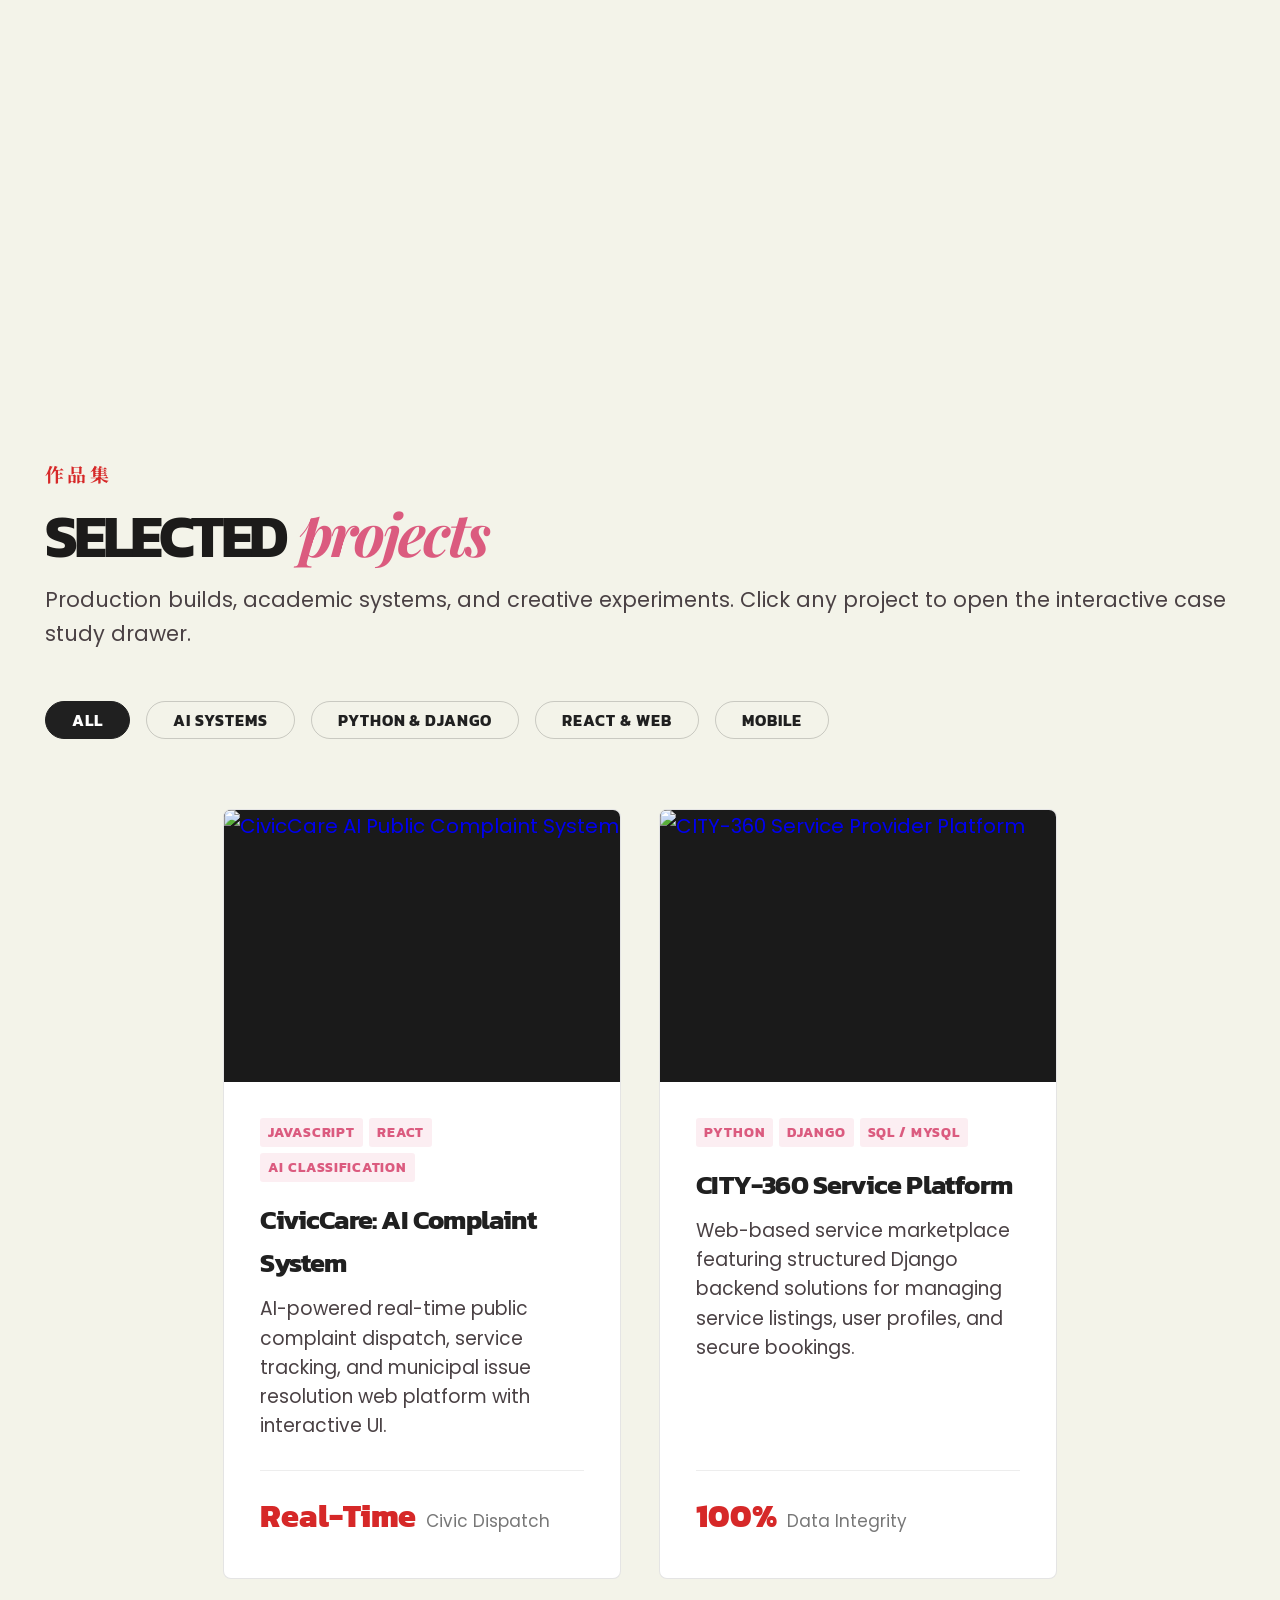
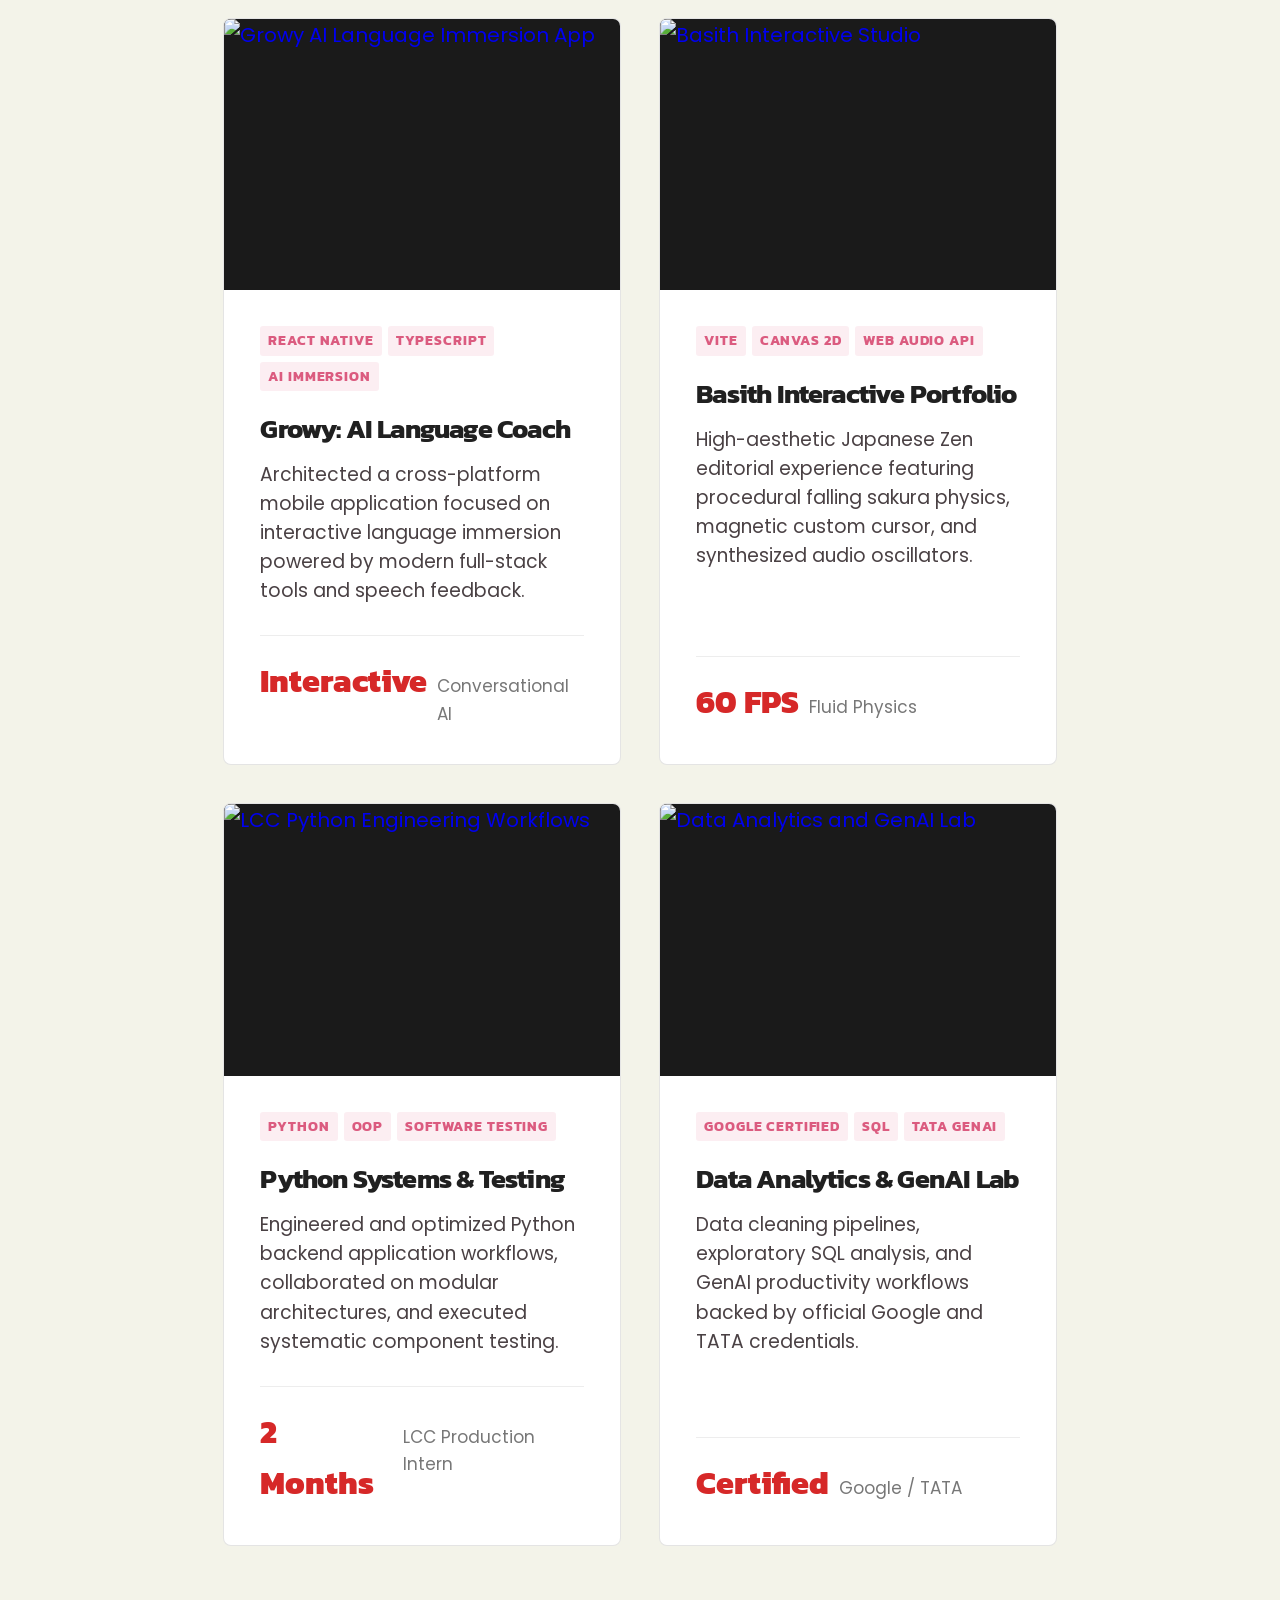
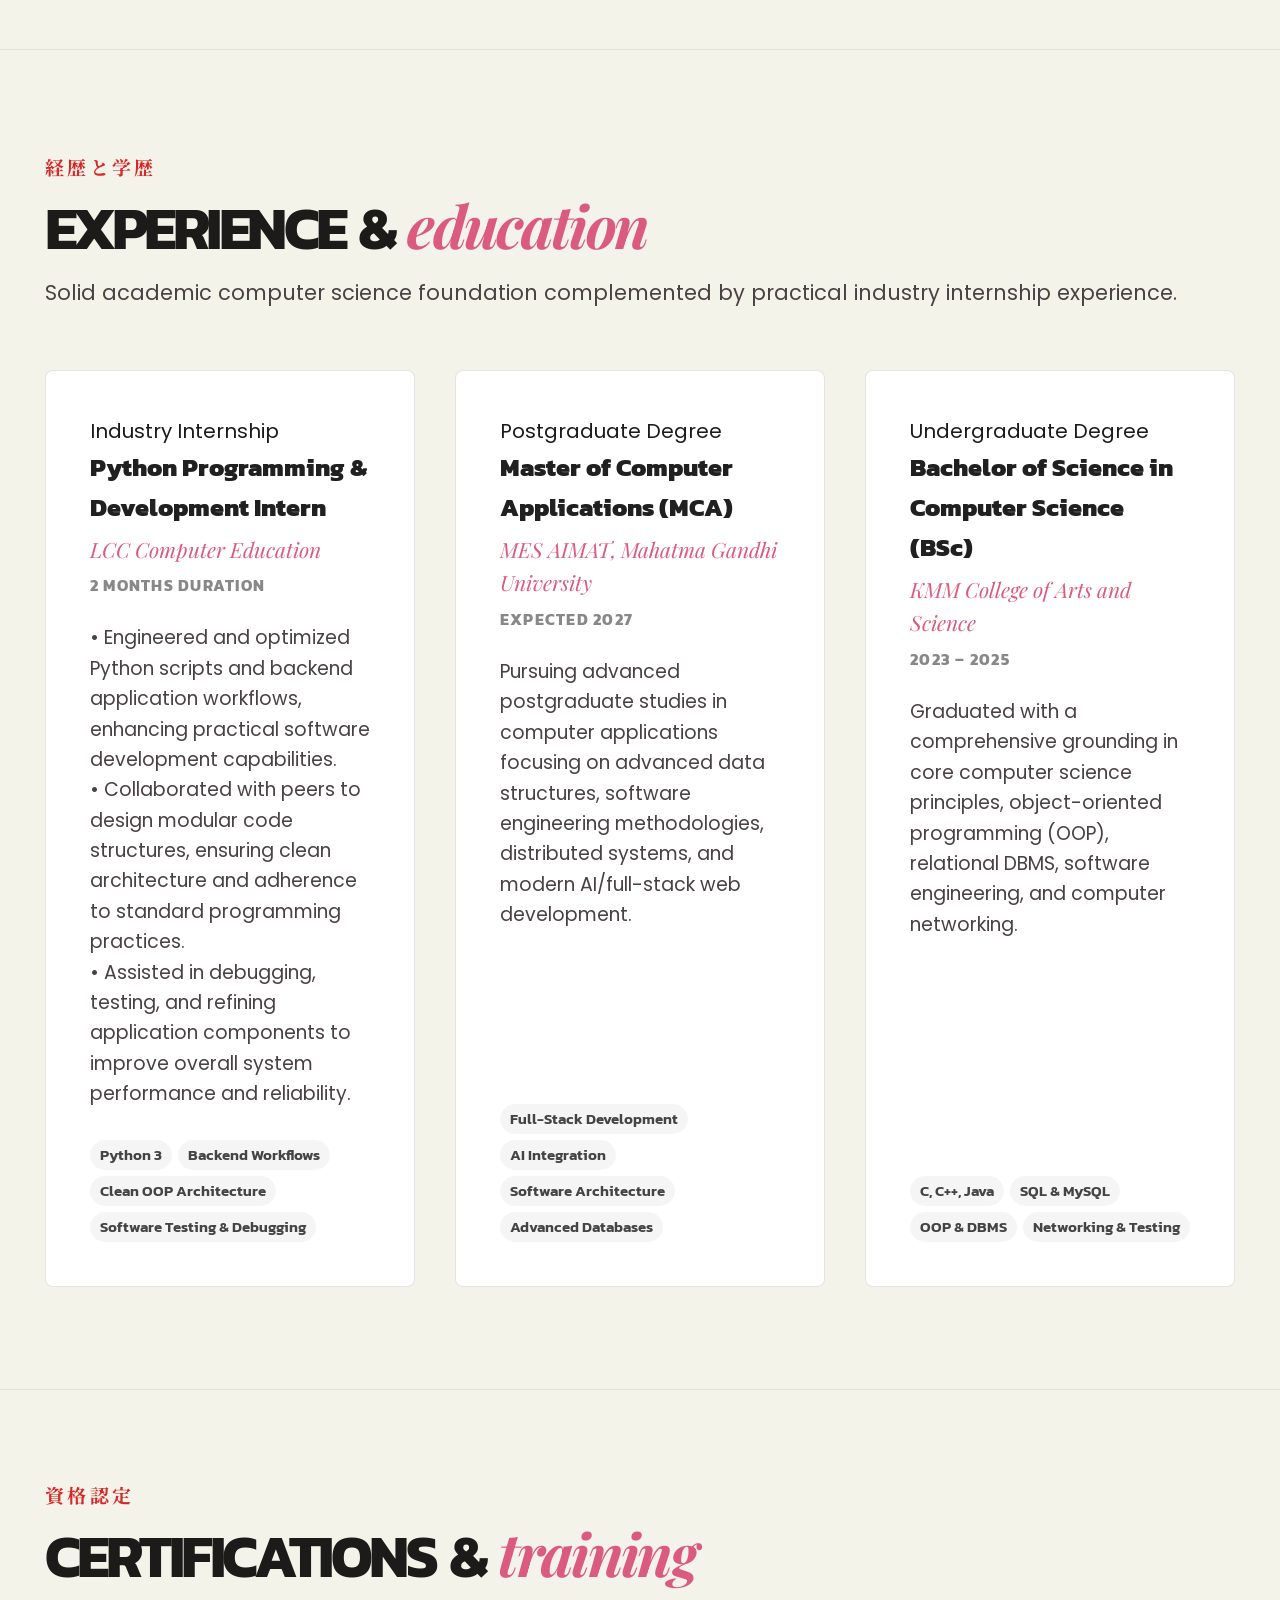
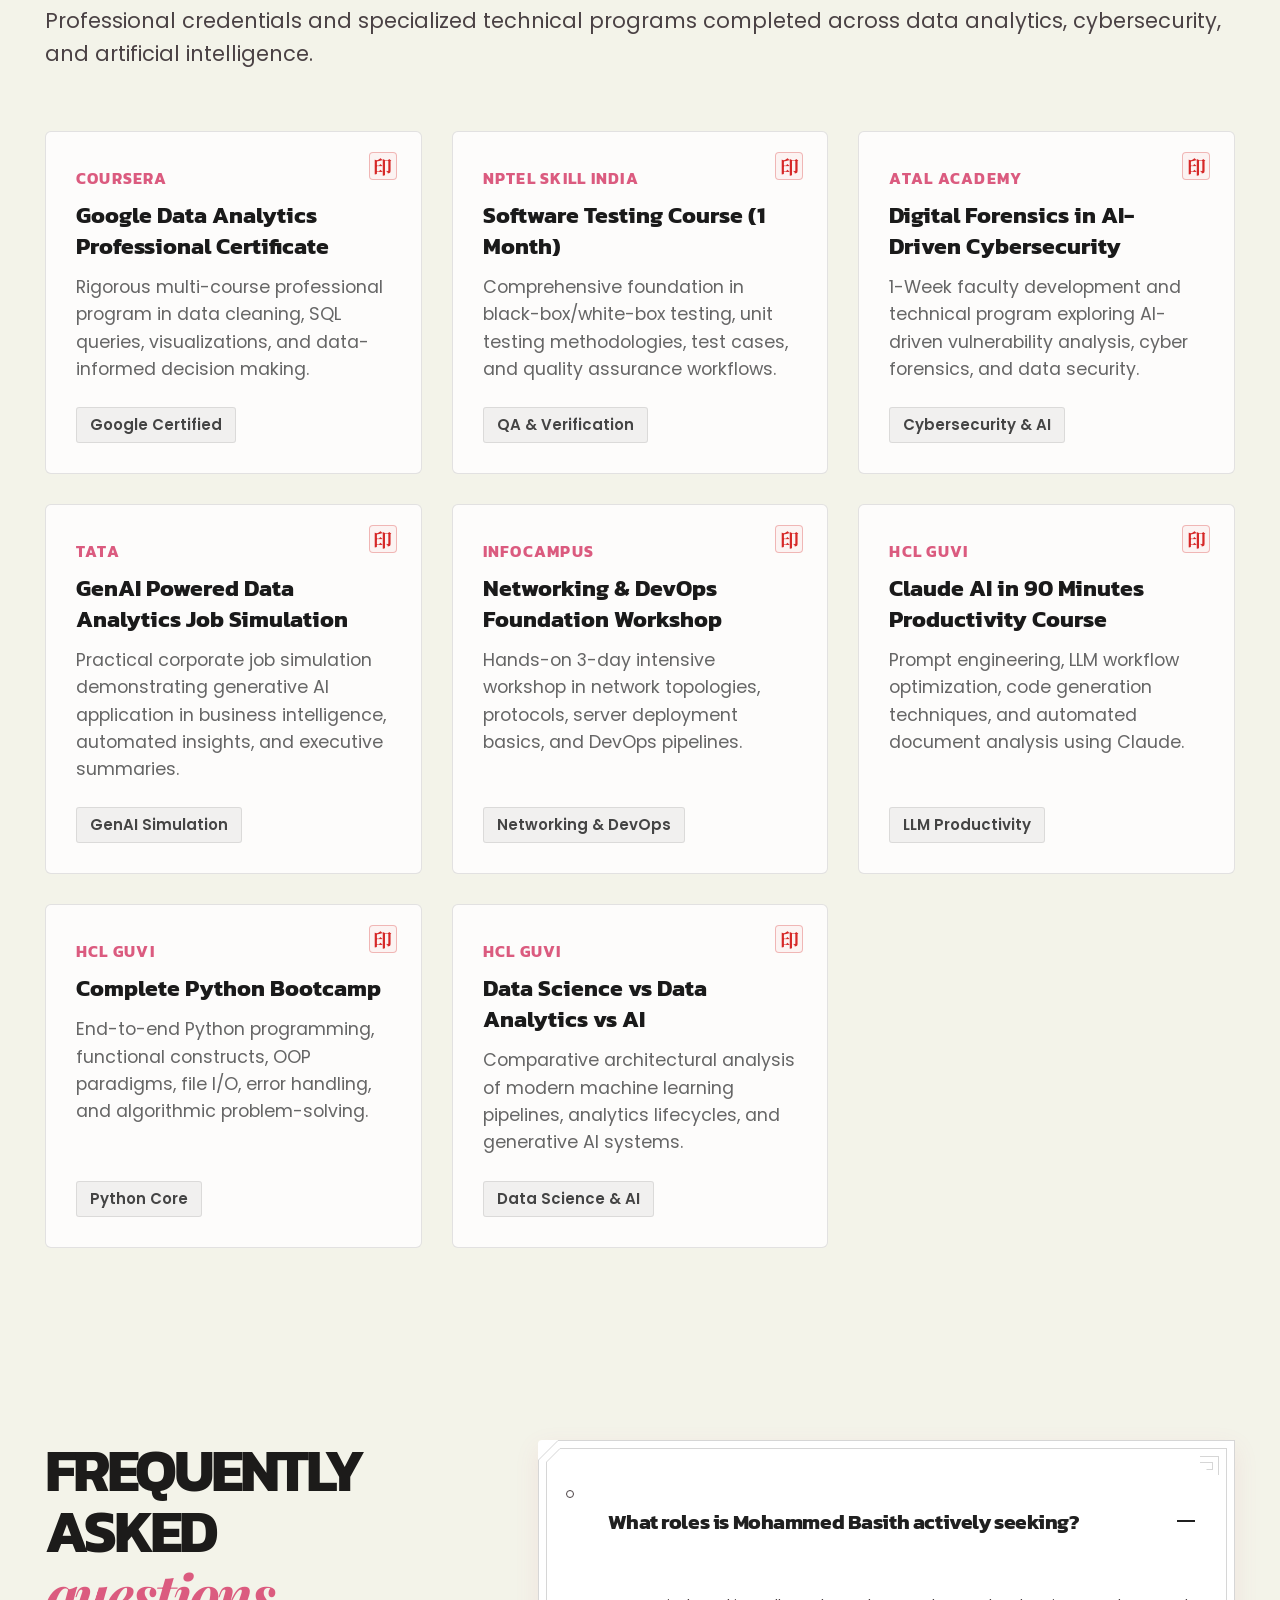
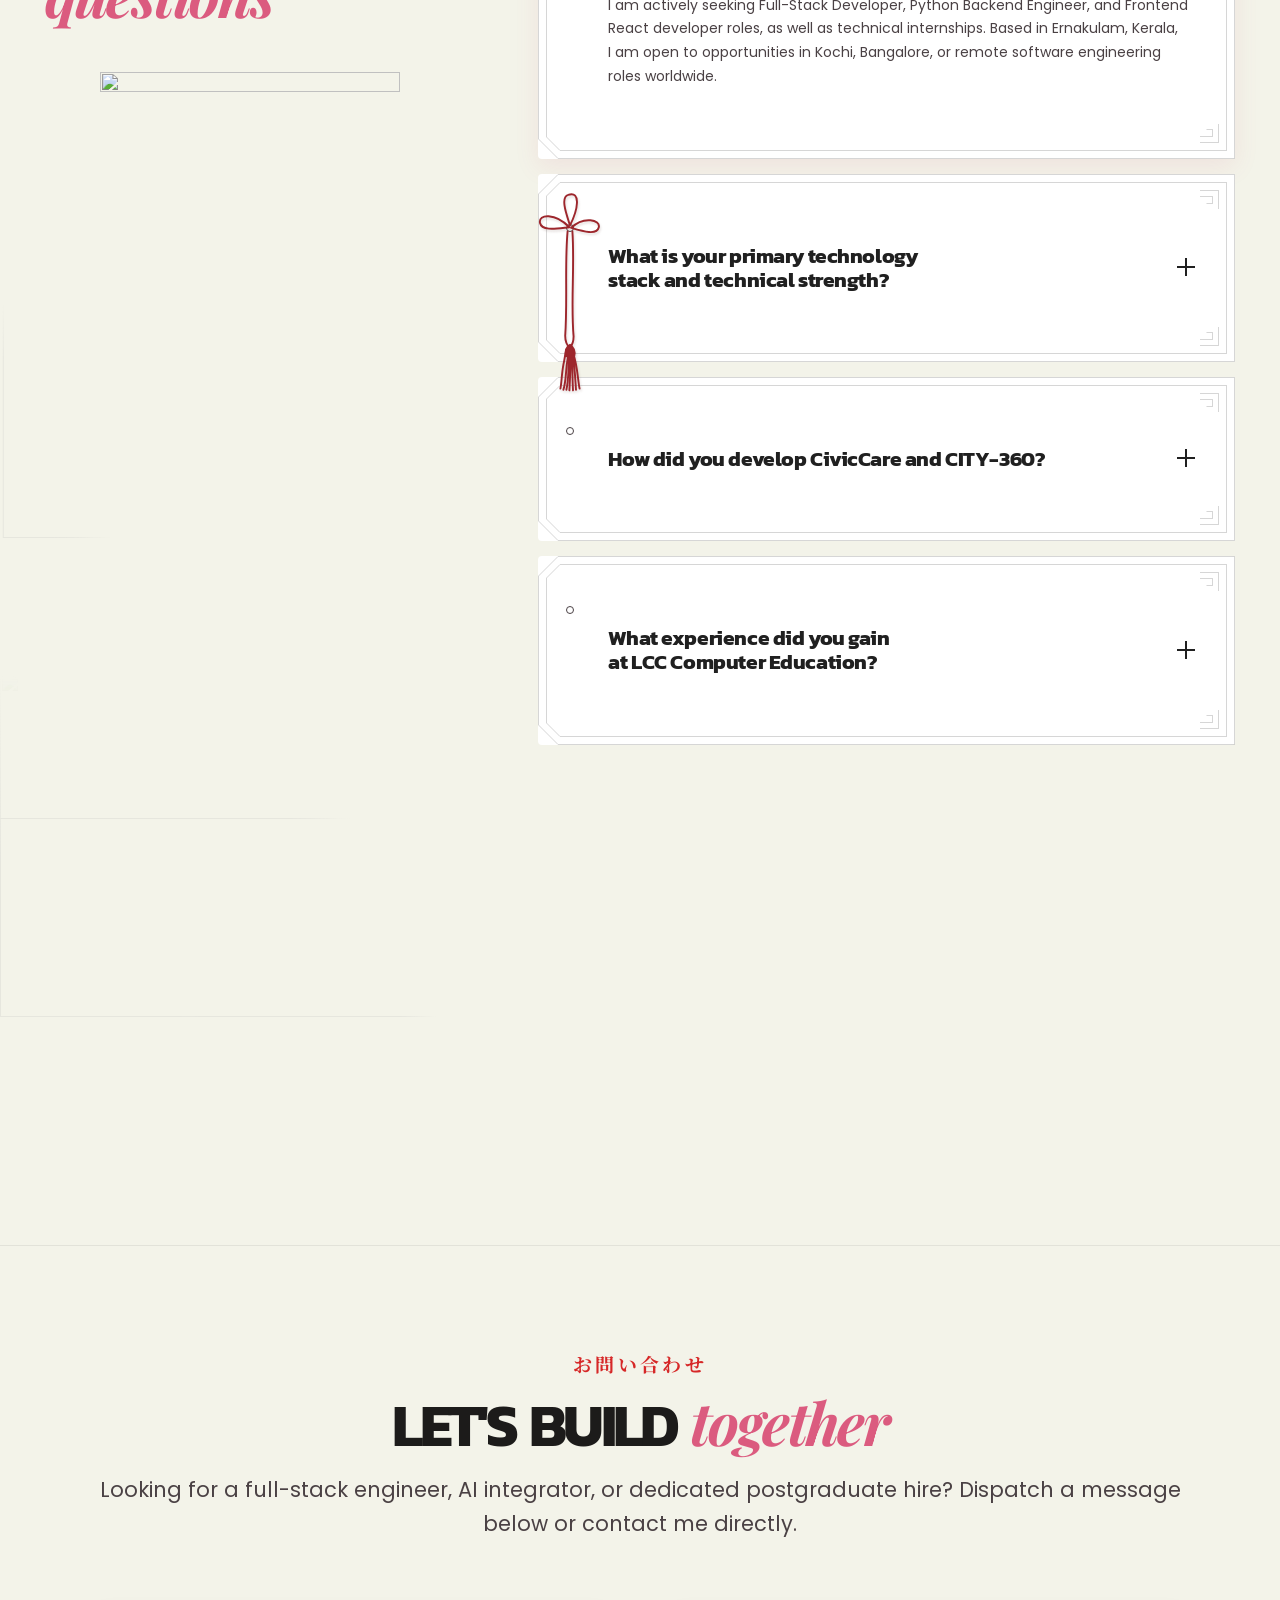
==== commit 2c395a23: "fix: make hero image a clean transparent cutout eliminating all borders and edges" ====
--- a/index.html
+++ b/index.html
@@ -266,8 +266,8 @@
             <!-- Center Cutout Photo: Mohammed Basith Mirror Selfie (High Resolution) -->
             <div class="hero-photo-wrap" id="heroPhotoWrap">
               <img class="hero-photo" id="heroPhoto"
-                   src="/images/basith-hero-portrait.png"
-                   alt="mohammed basith — mirror selfie in black suit with aqua artistic splash"
+                   src="/images/basith-hero-splash.png?v=clean-cutout-4"
+                   alt="mohammed basith — mirror selfie in black suit with sunglasses"
                    width="610" height="912"
                    loading="eager" decoding="async" />
             </div>
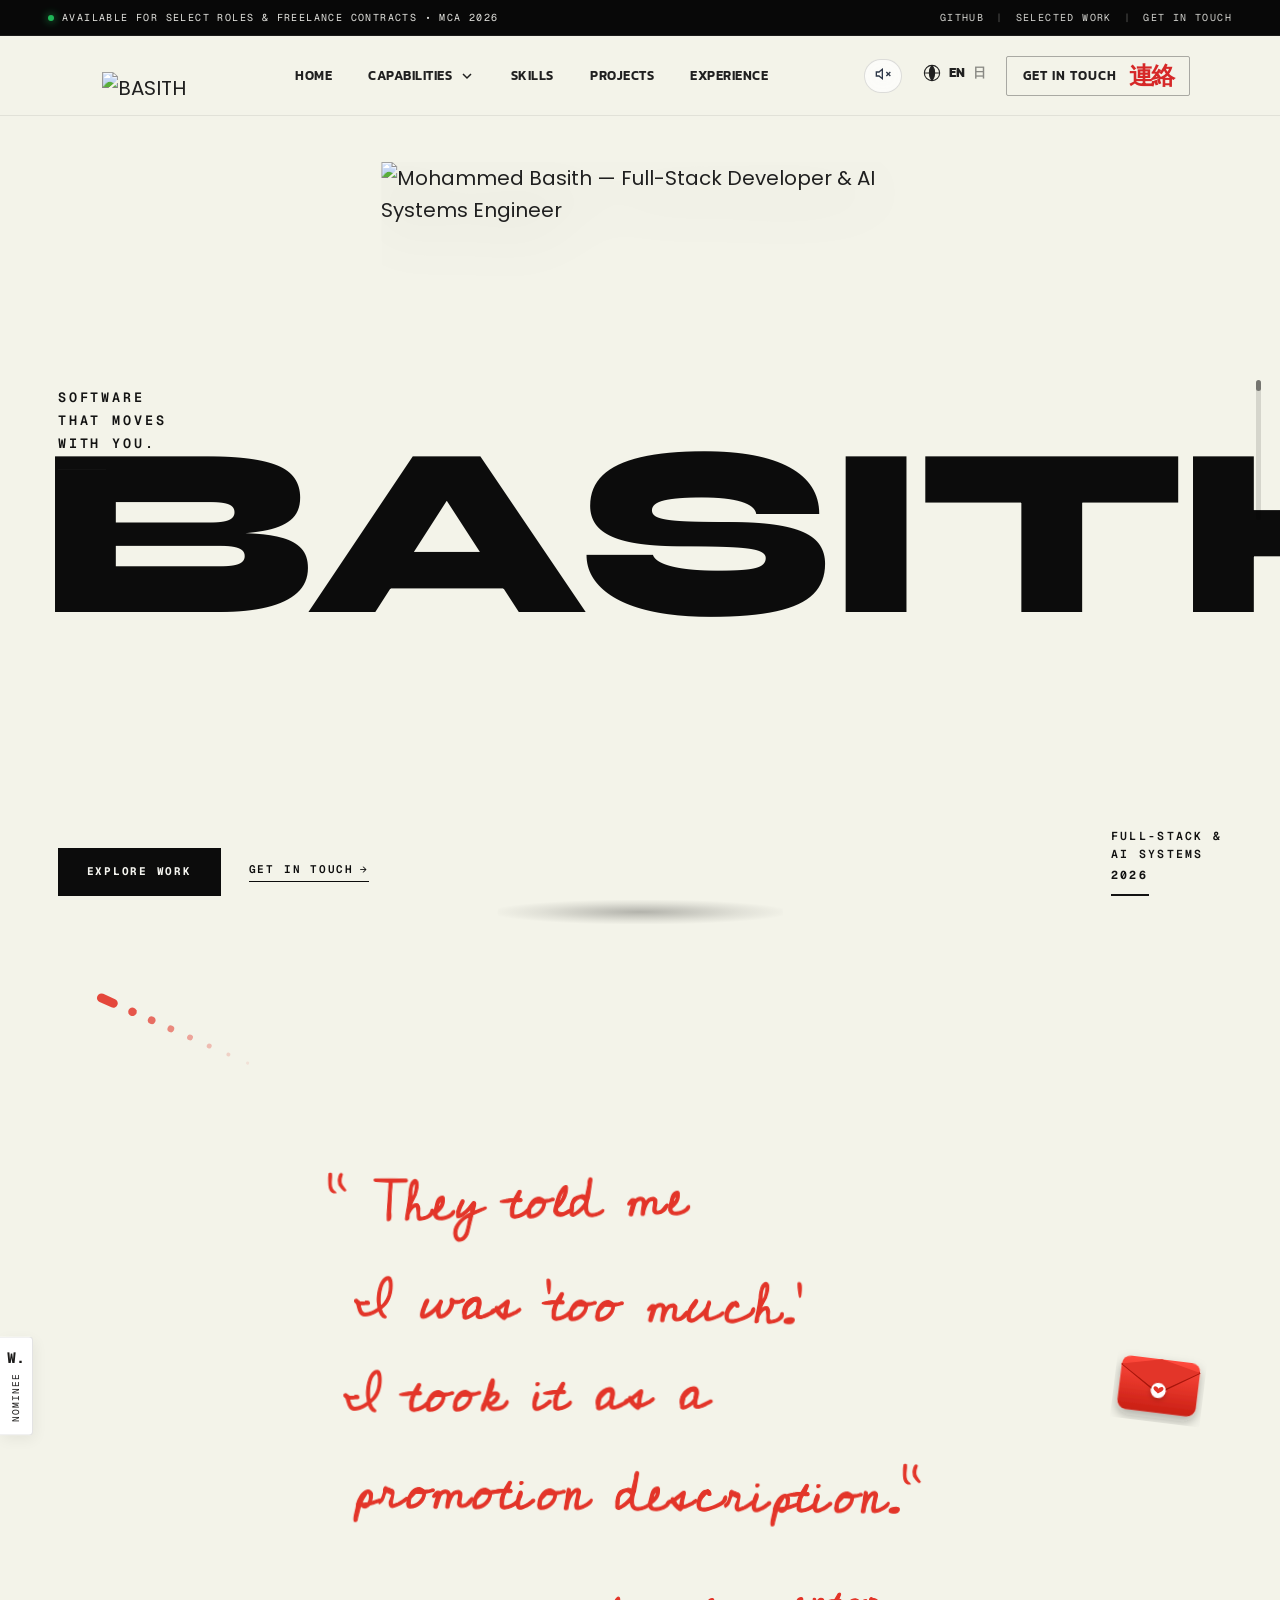
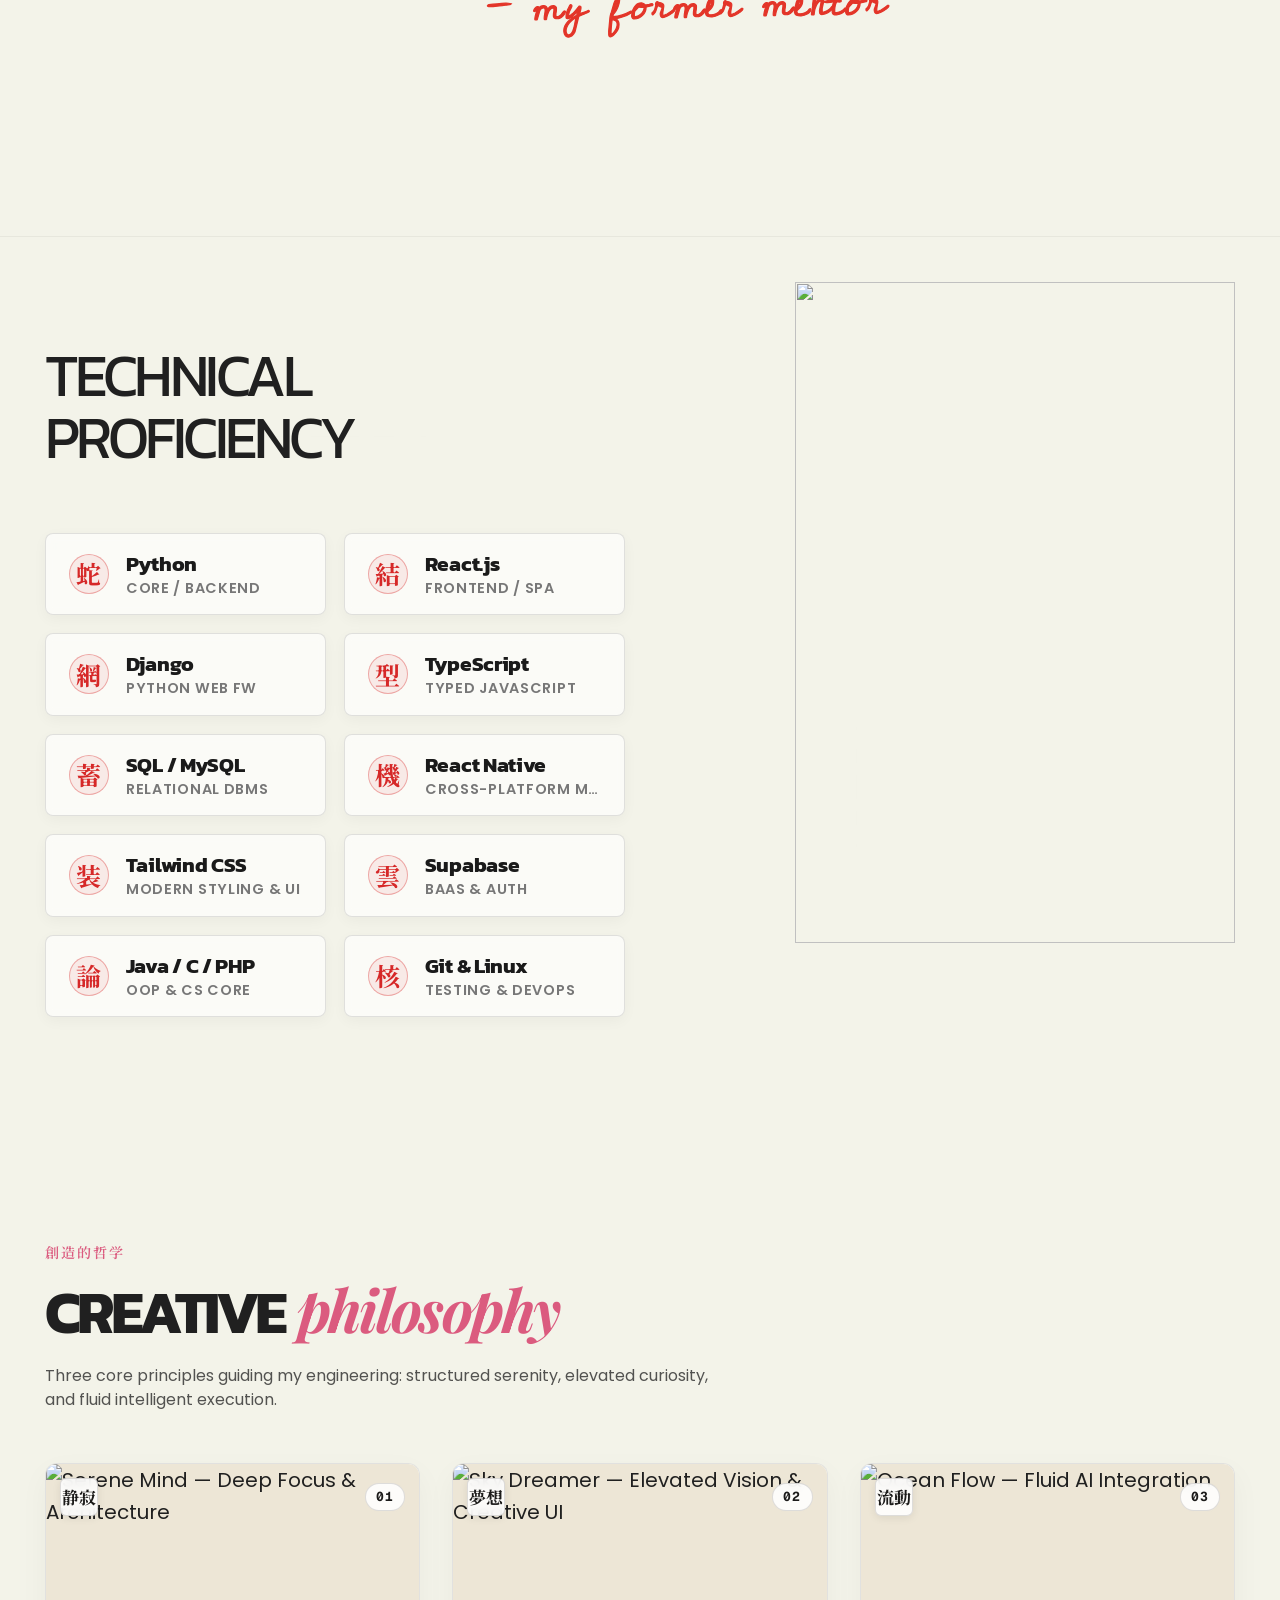
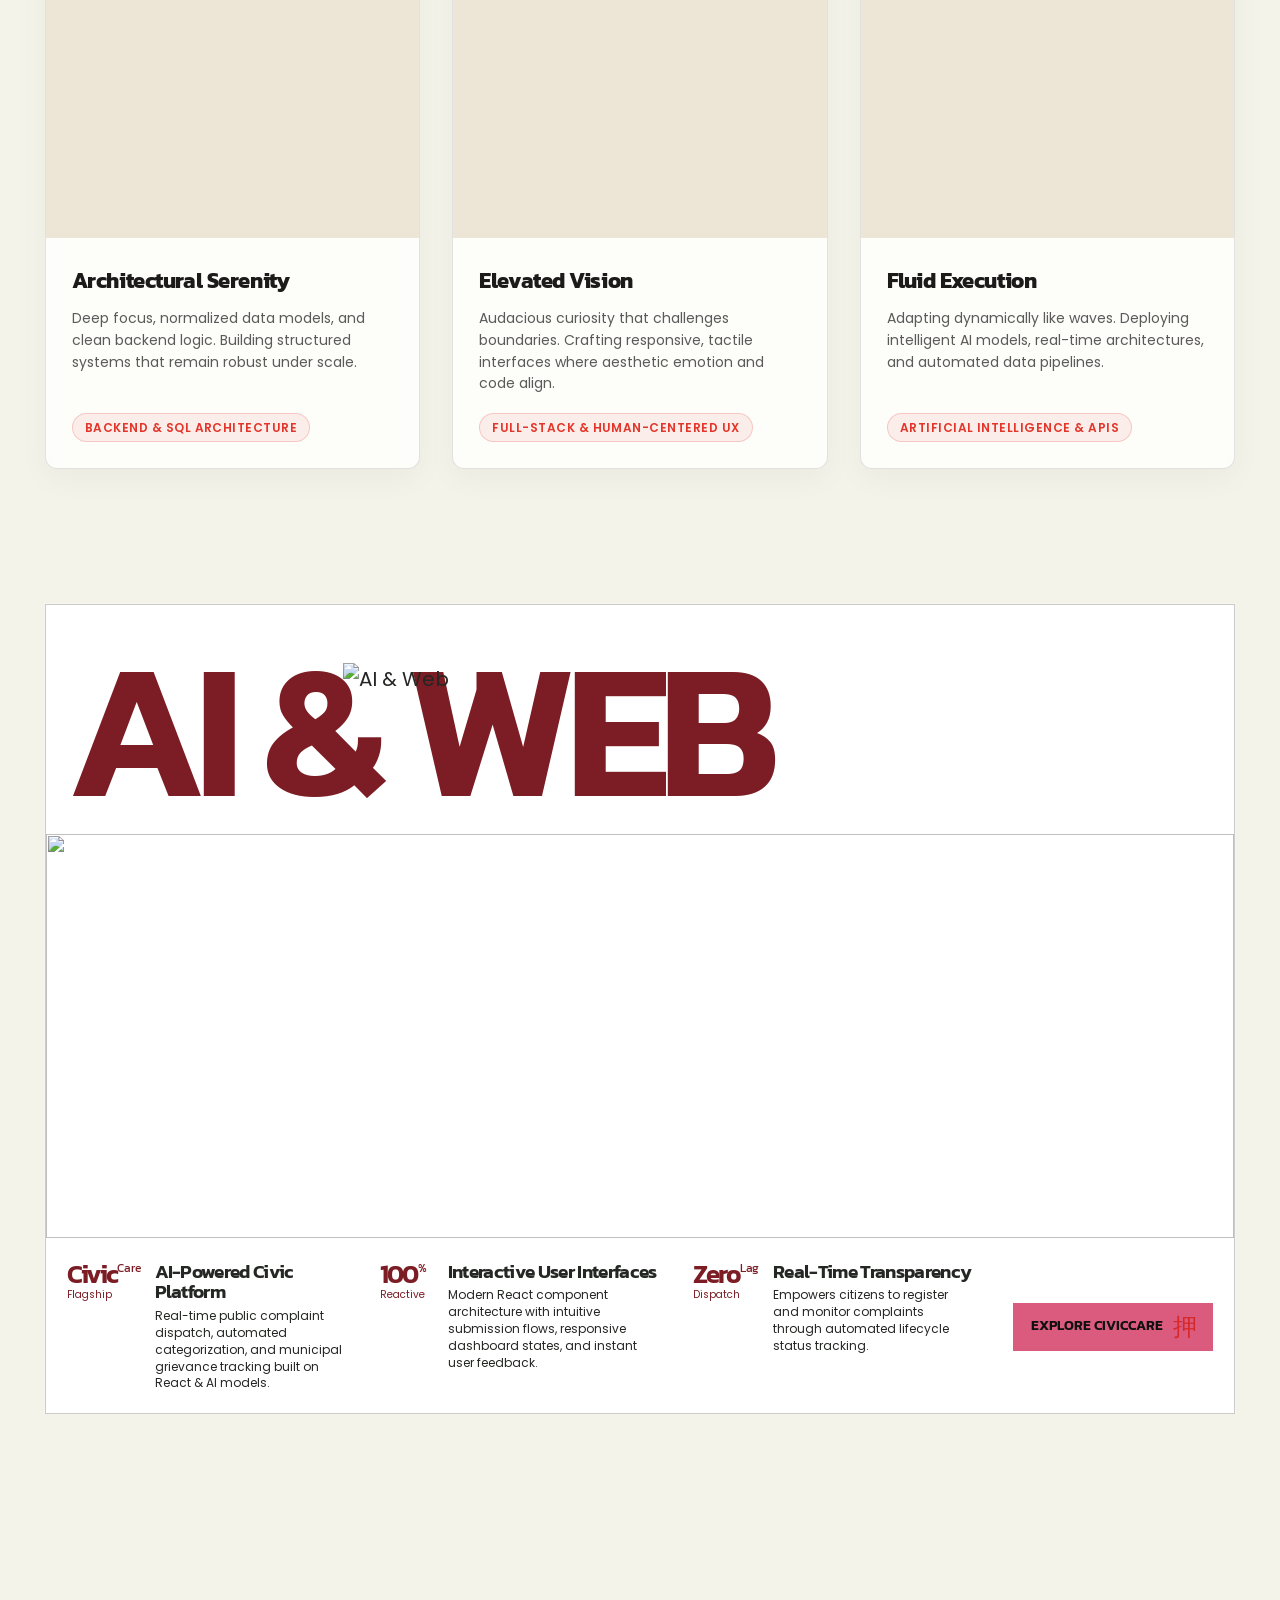
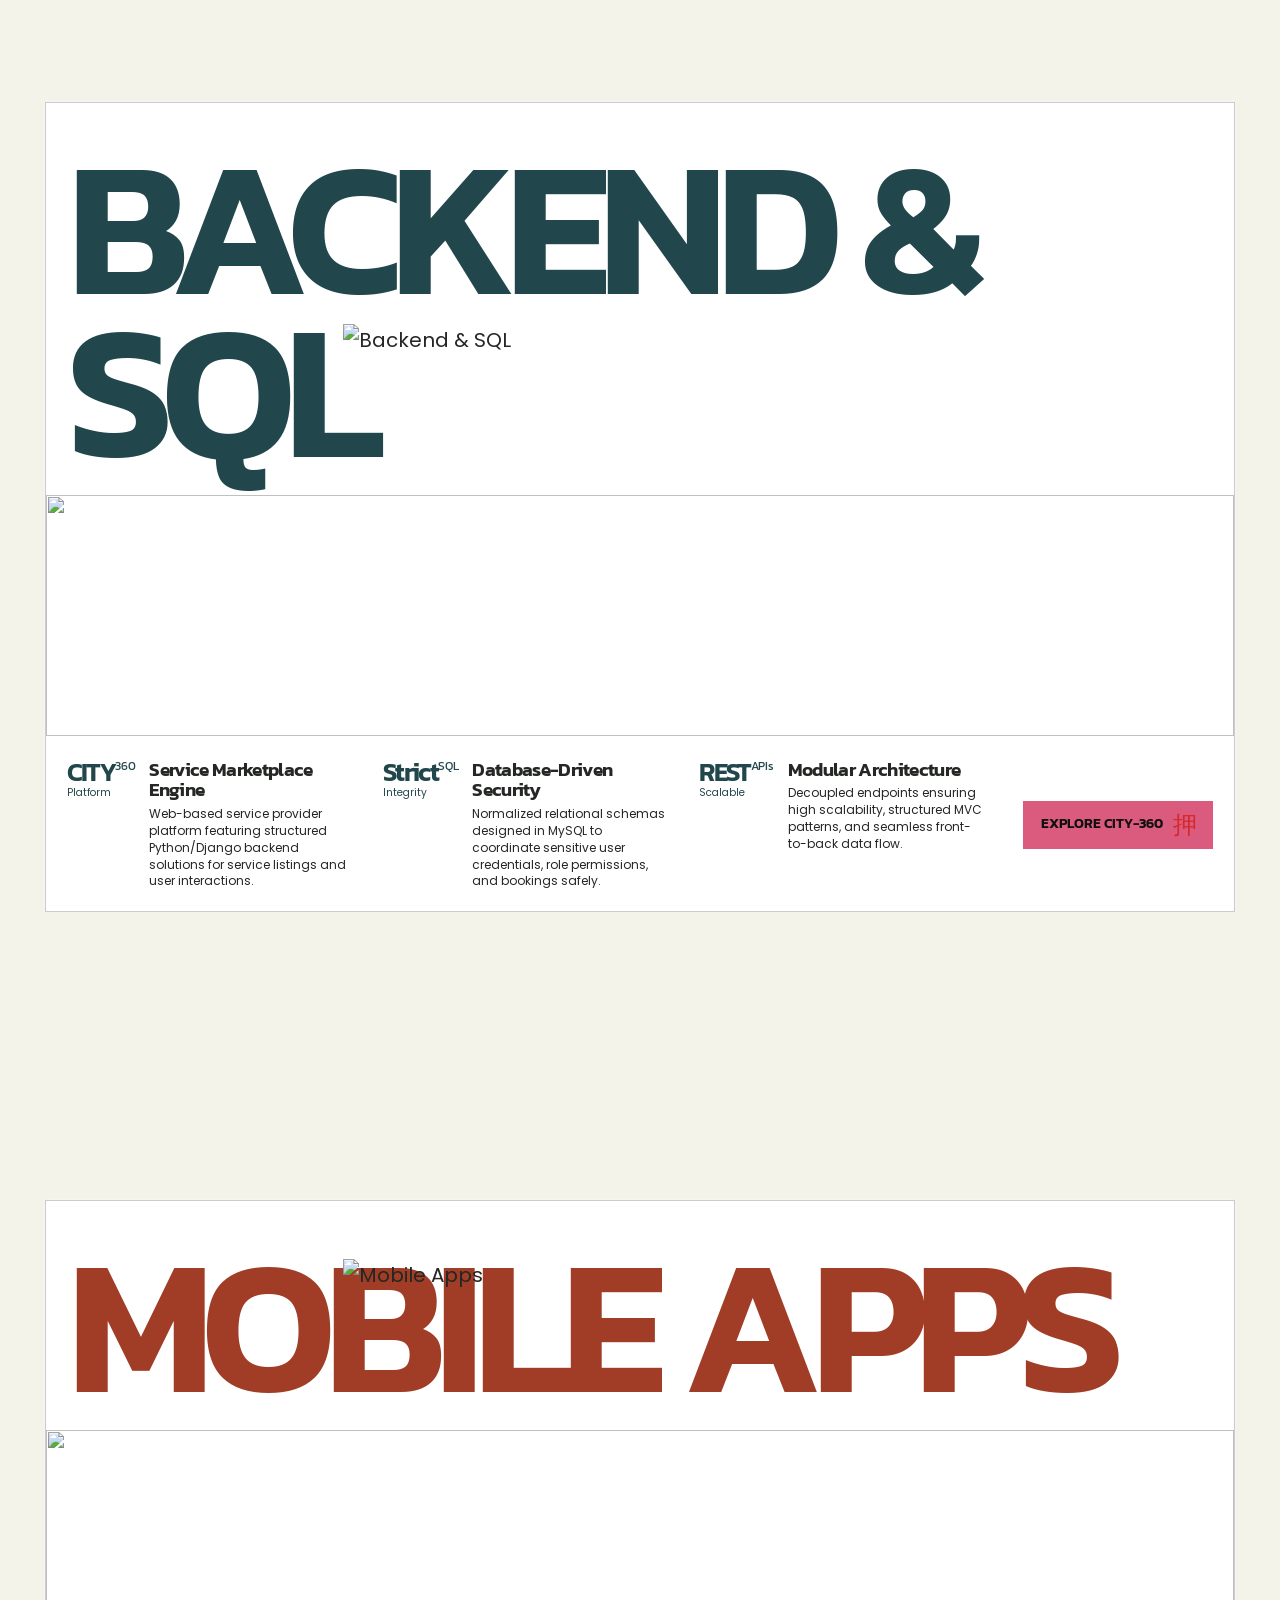
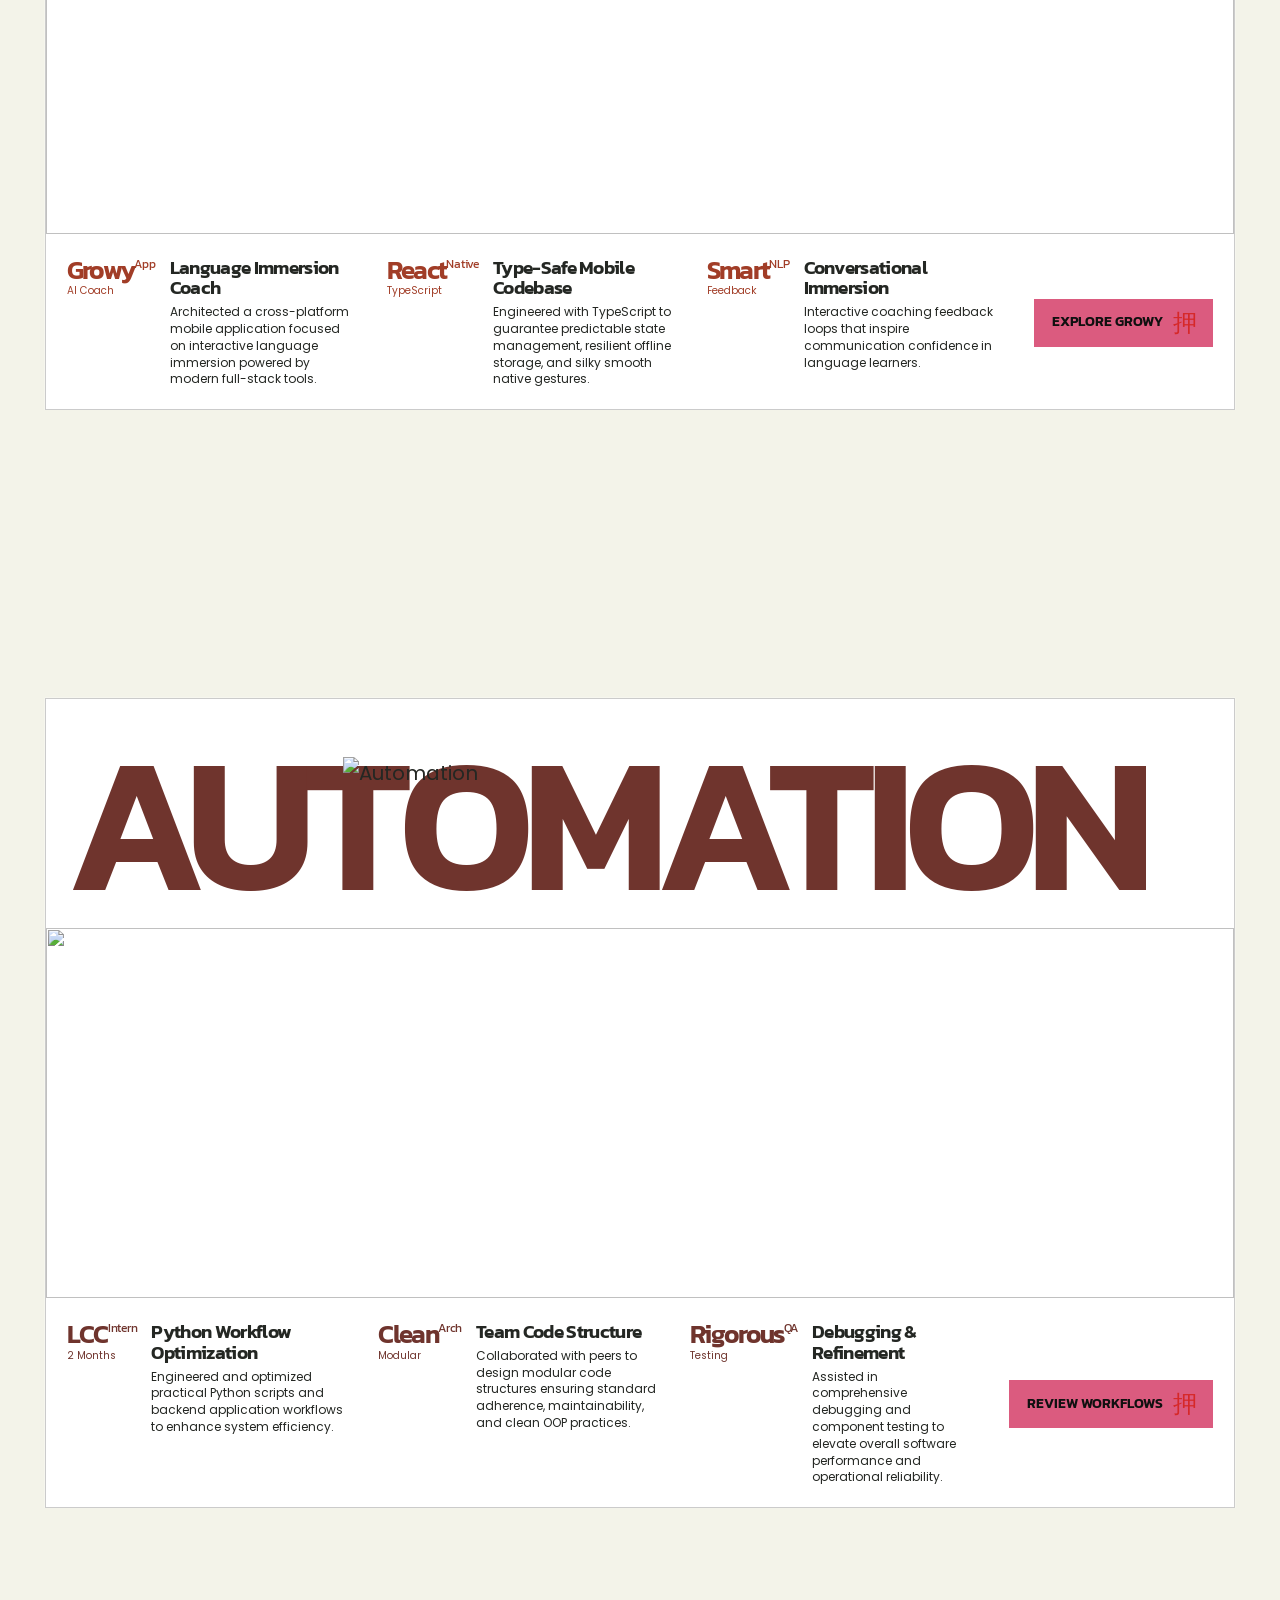
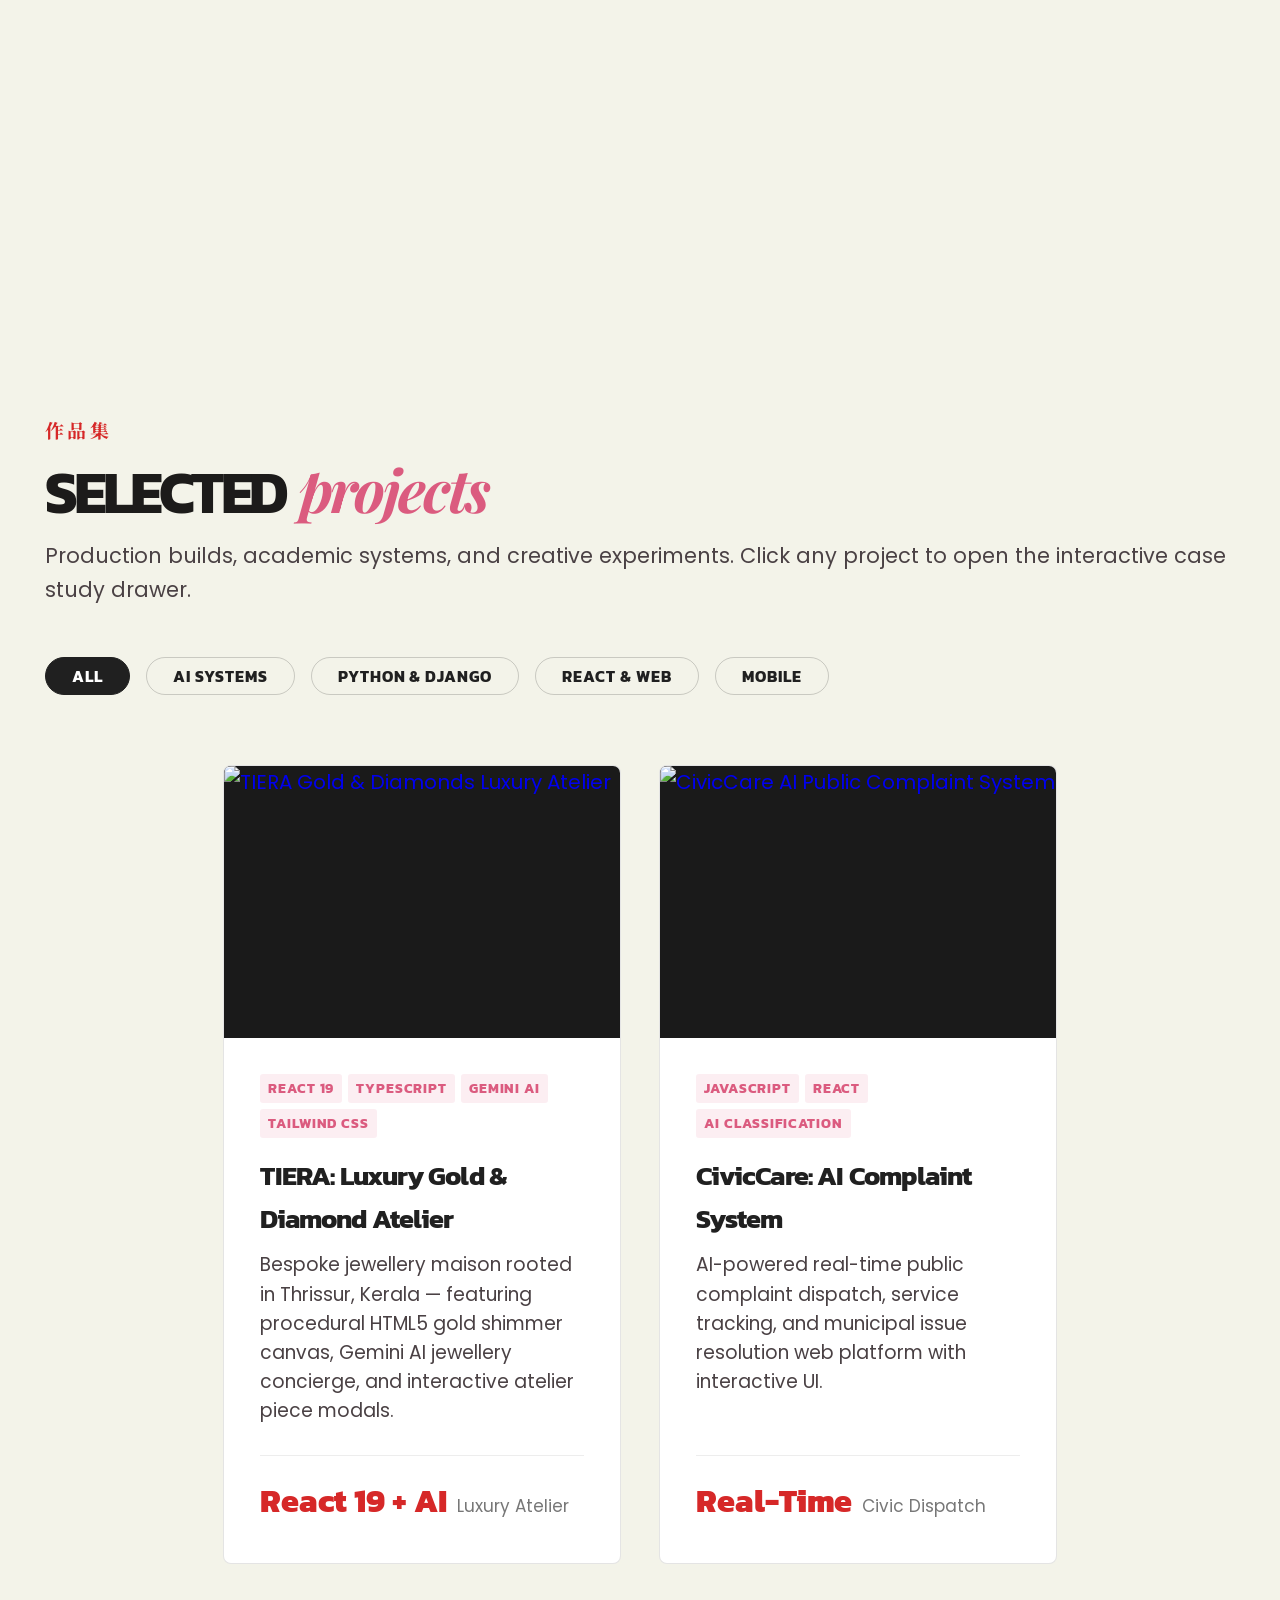
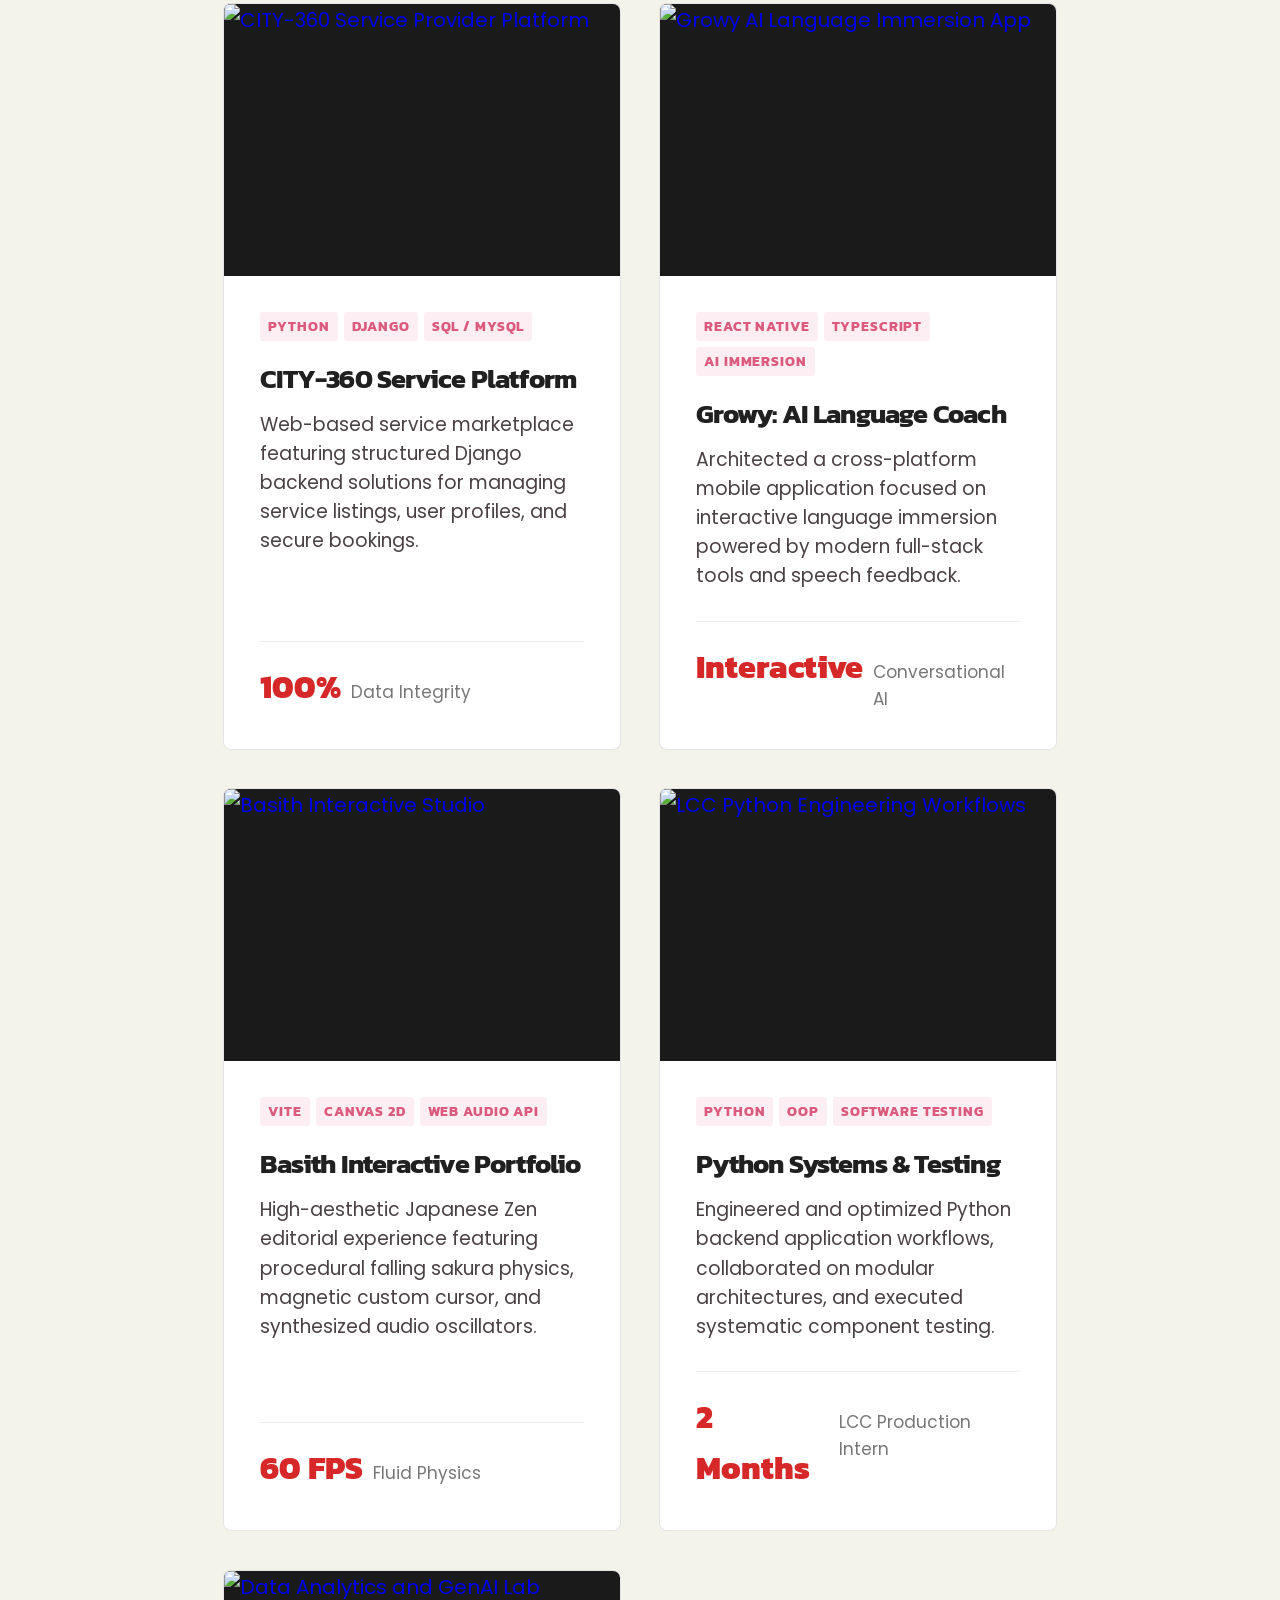
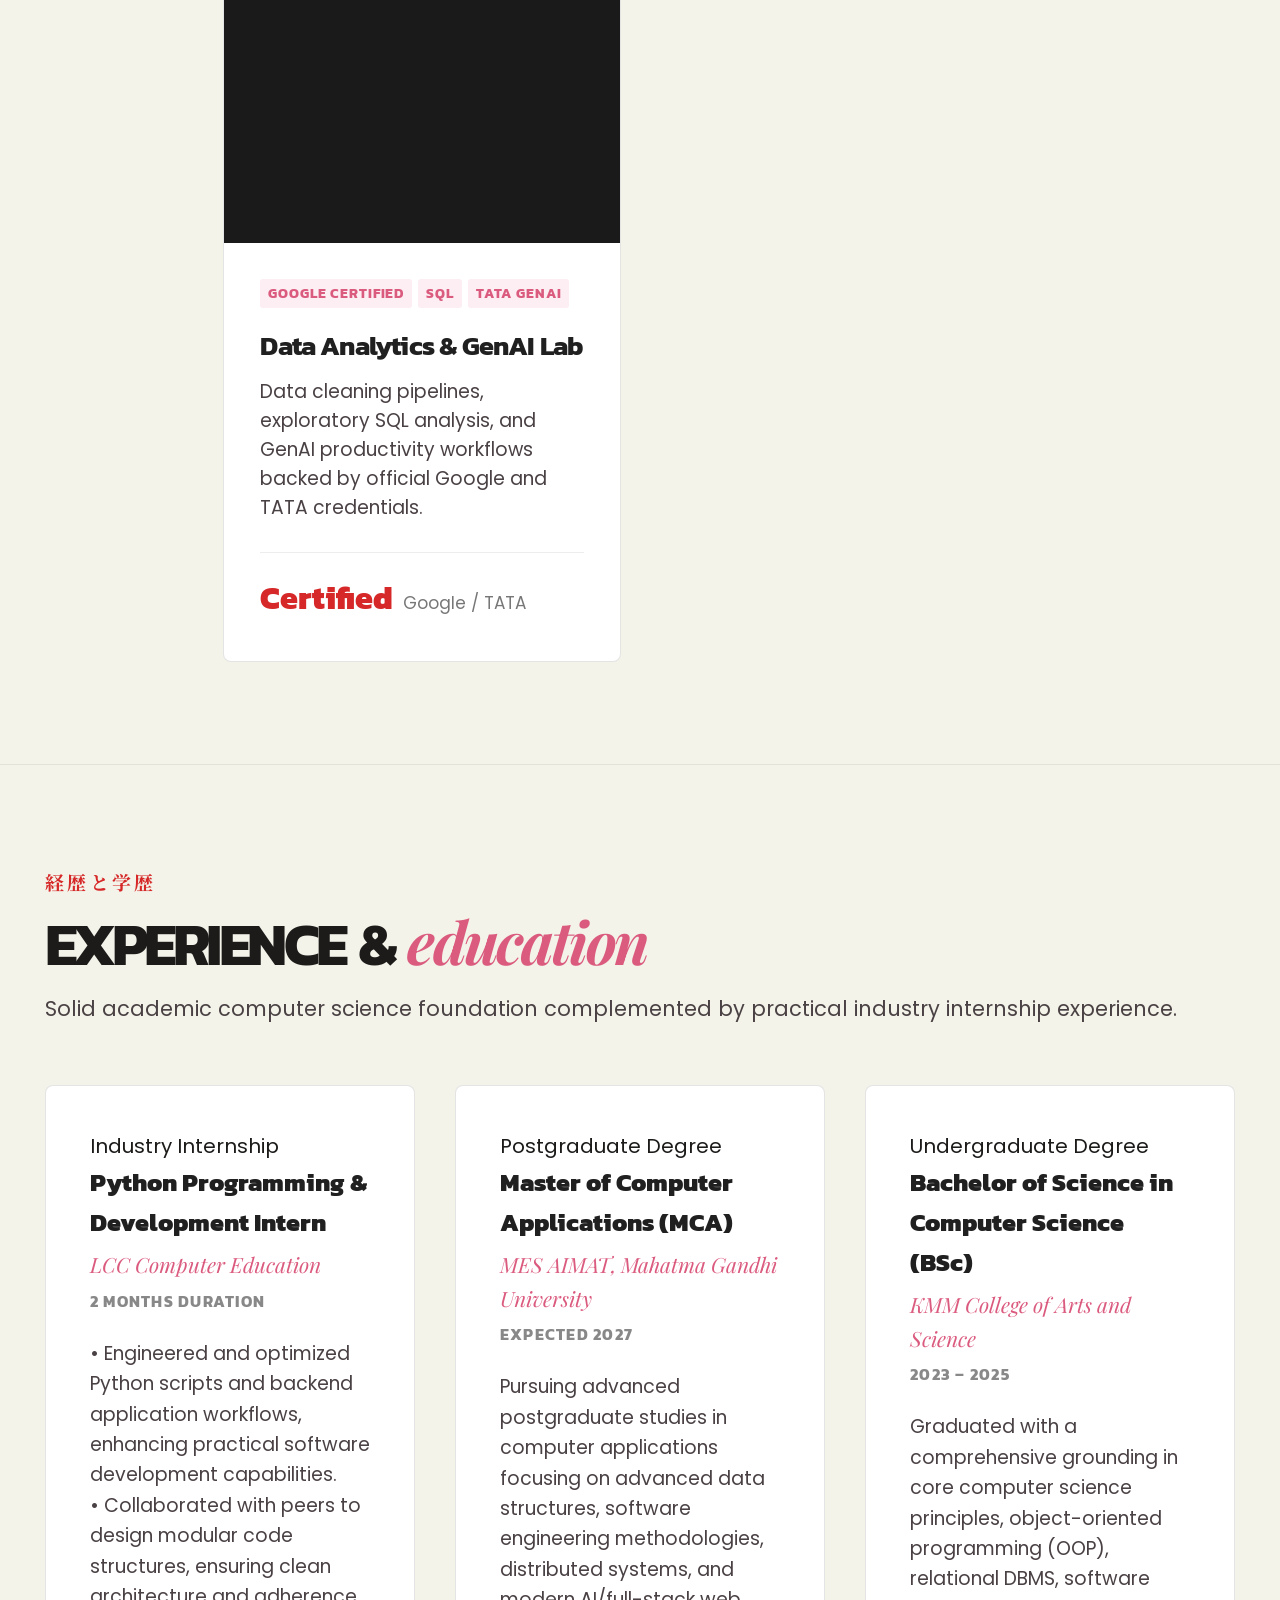
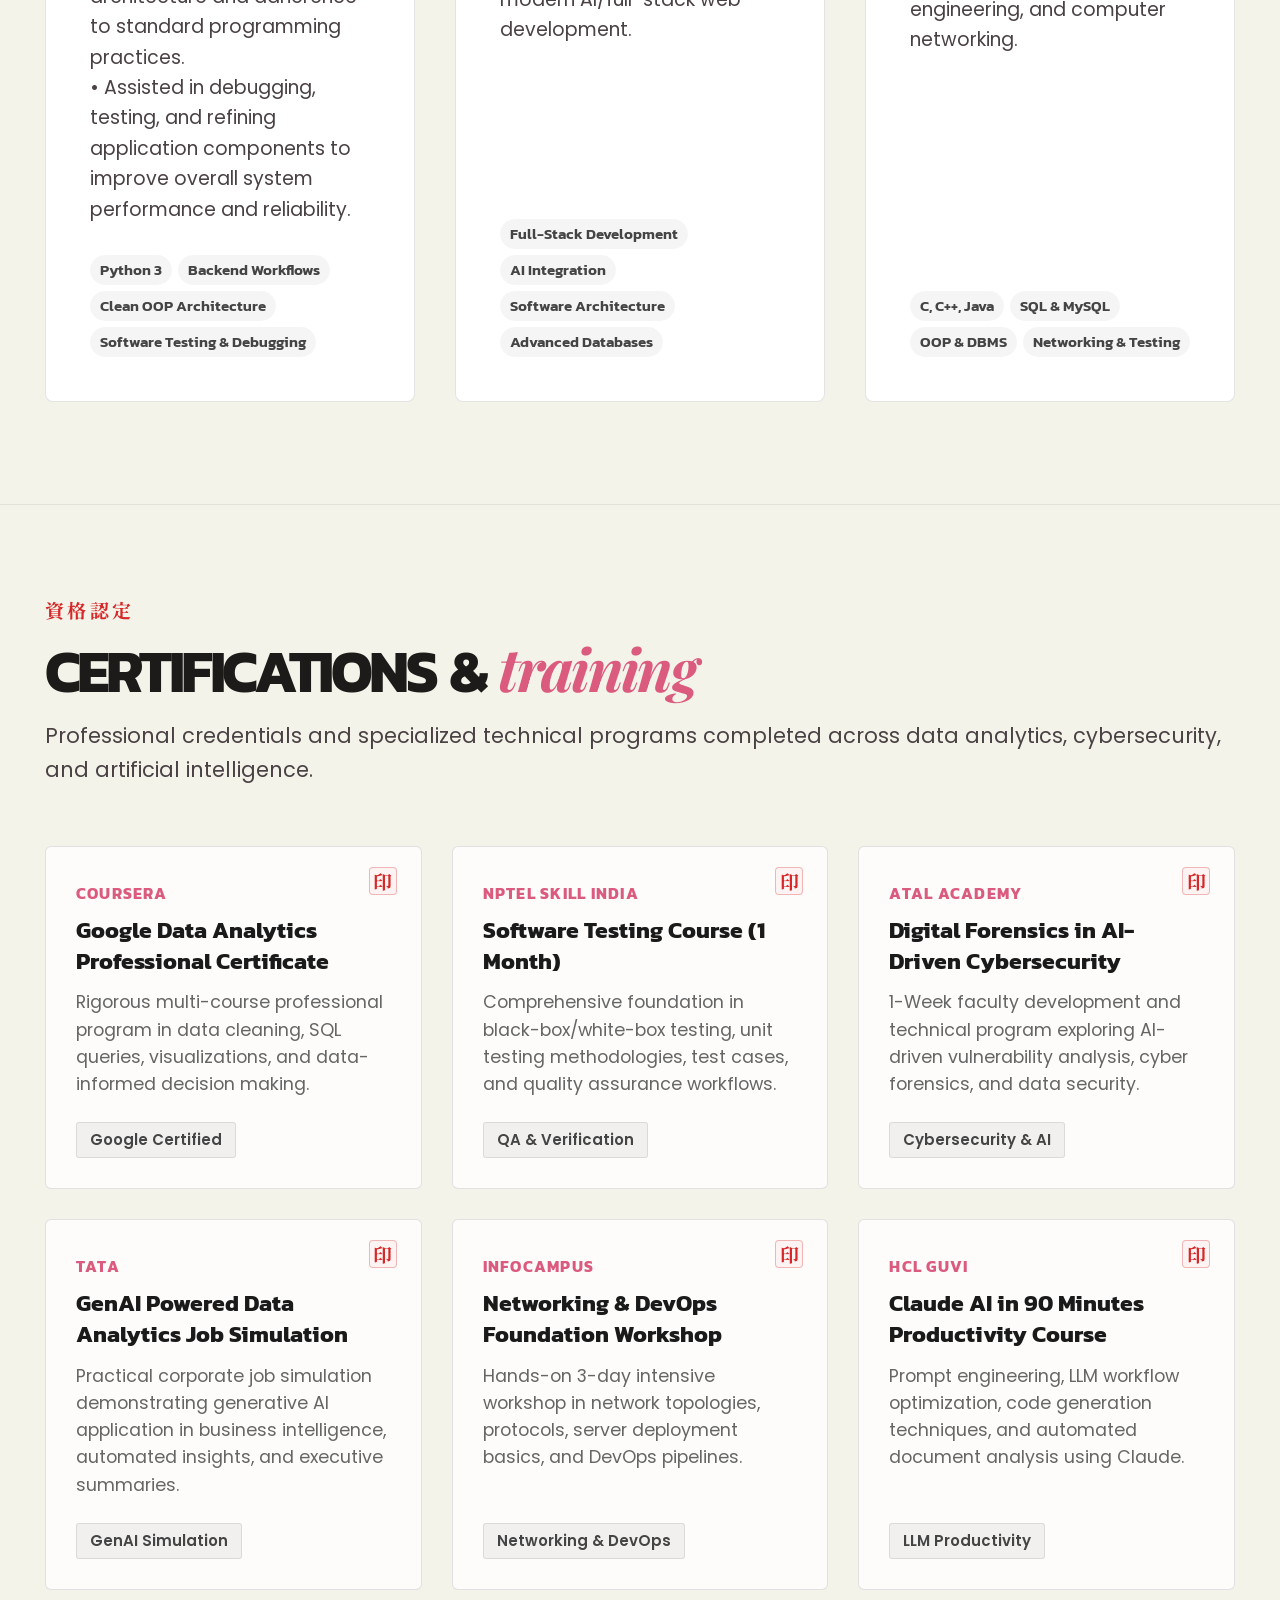
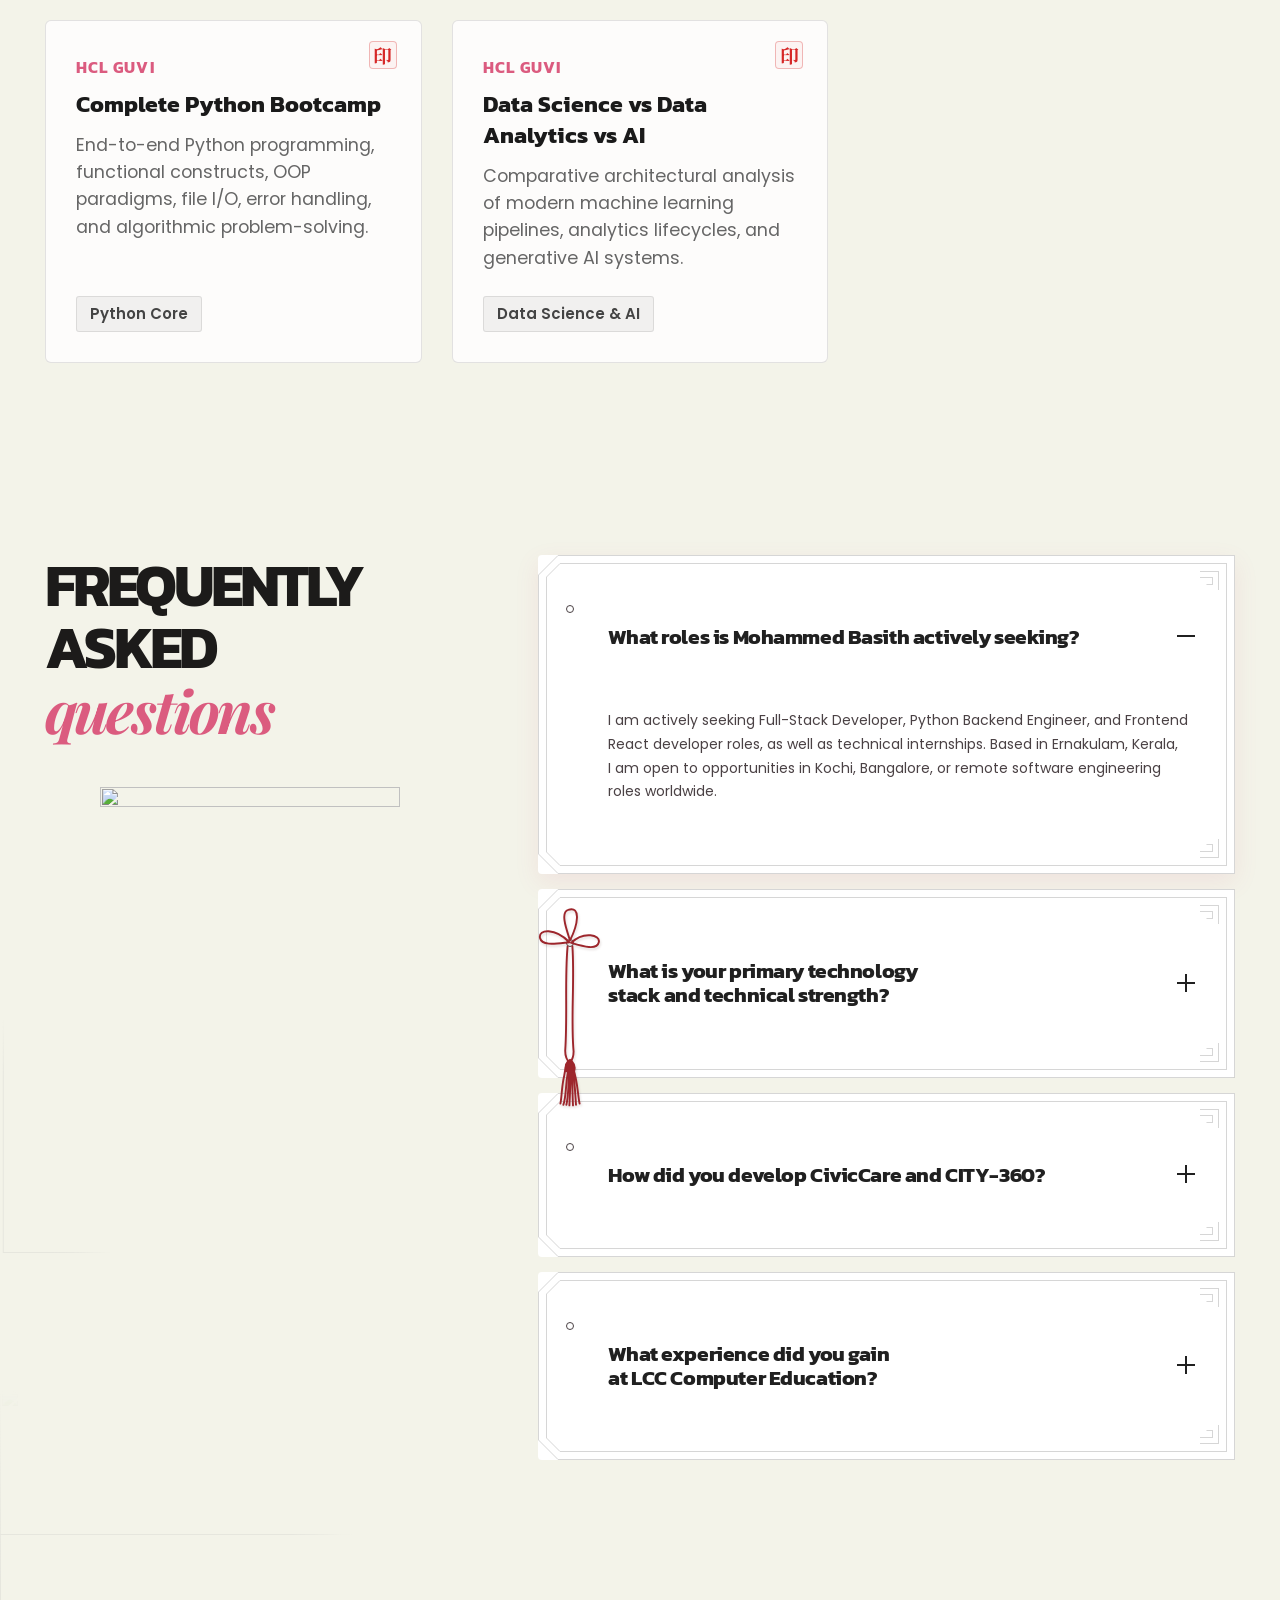
==== commit 9afd6bf2: "feat: import TIERA luxury atelier project from GitHub & implement GAZU editorial hero section" ====
--- a/index.html
+++ b/index.html
@@ -16,7 +16,7 @@
   <!-- Google Fonts -->
   <link rel="preconnect" href="https://fonts.googleapis.com">
   <link rel="preconnect" href="https://fonts.gstatic.com" crossorigin>
-  <link href="https://fonts.googleapis.com/css2?family=Cedarville+Cursive&family=Nothing+You+Could+Do&family=Covered+By+Your+Grace&family=Caveat:wght@600;700&family=Marck+Script&family=Fira+Code:wght@400;600&family=Kanit:ital,wght@0,400;0,600;0,700;0,800;0,900;1,700&family=Noto+Serif+JP:wght@400;600;700;900&family=Playfair+Display:ital,wght@0,600;1,400;1,600;1,700&family=Poppins:ital,wght@0,300;0,400;0,500;0,600;0,700;1,400&family=Bayon&family=Courier+Prime:ital,wght@0,400;0,700;1,400&family=Geist+Mono:wght@400;500;600;700&display=swap" rel="stylesheet">
+  <link href="https://fonts.googleapis.com/css2?family=Syne:wght@700;800;900&family=Outfit:wght@700;800;900&family=Cedarville+Cursive&family=Nothing+You+Could+Do&family=Covered+By+Your+Grace&family=Caveat:wght@600;700&family=Marck+Script&family=Fira+Code:wght@400;600&family=Kanit:ital,wght@0,400;0,600;0,700;0,800;0,900;1,700&family=Noto+Serif+JP:wght@400;600;700;900&family=Playfair+Display:ital,wght@0,600;1,400;1,600;1,700&family=Poppins:ital,wght@0,300;0,400;0,500;0,600;0,700;1,400&family=Bayon&family=Courier+Prime:ital,wght@0,400;0,700;1,400&family=Geist+Mono:wght@400;500;600;700&display=swap" rel="stylesheet">
 
   <link rel="stylesheet" href="./style.css">
 </head>
@@ -135,6 +135,21 @@
   <!-- Main Page Wrapper -->
   <div id="__nuxt">
 
+    <!-- GAZU-STYLE TOP ANNOUNCEMENT BAR -->
+    <div class="top-announcement-bar" id="announcementBar">
+      <div class="top-announcement-bar__left">
+        <span class="announcement-pulse"></span>
+        AVAILABLE FOR SELECT ROLES &amp; FREELANCE CONTRACTS • MCA 2026
+      </div>
+      <div class="top-announcement-bar__right">
+        <a href="https://github.com/basith2717-prog" target="_blank" rel="noopener">GITHUB</a>
+        <span class="bar-sep">|</span>
+        <a href="#projects">SELECTED WORK</a>
+        <span class="bar-sep">|</span>
+        <a href="#contact">GET IN TOUCH</a>
+      </div>
+    </div>
+
     <!-- HEADER -->
     <header class="header header--paper header--wide header--ready" id="mainHeader">
       <div class="header__wrapper">
@@ -241,57 +256,55 @@
     <!-- MAIN PAGE CONTENT -->
     <main class="home">
 
-      <!-- ===== 1ST PAGE: AWWWARDS SRUTHI-STYLE HERO SECTION (BASITH CUTOUT EDITION) ===== -->
+      <!-- ===== 1ST PAGE: GAZU-STYLE EDITORIAL HERO SECTION ===== -->
       <div class="home__group" id="hero">
-        <section class="hero hero--sruthi" id="top" aria-label="hello, meet basith">
-
-          <!-- Hero Stage Container (desktop: container-query sized box) -->
-          <div class="hero-stage" id="heroStage">
-
-            <!-- Word 1 (Top-Left): HELLO -->
-            <p class="display hero-word hero-word--hello">
-              <span class="hero-word__txt">hello</span>
+        <section class="hero hero--gazu" id="top" aria-label="Mohammed Basith — Software That Moves With You">
+
+          <!-- Left Eyebrow Manifesto -->
+          <div class="gazu-hero__left">
+            <p class="gazu-hero__tagline">
+              SOFTWARE<br>
+              THAT MOVES<br>
+              WITH YOU.
             </p>
-
-            <!-- Word 2 (Top-Right): {{ first name }} Interactive Slot -->
-            <p class="display hero-word hero-word--stranger" id="heroStrangerWord">
-              <span class="hero-word__txt">
-                <button type="button" class="hero-slot-btn tap hero-placeholder" id="heroSlotBtn"
-                  aria-label="type your first name" title="Click to personalize — type your name">
-                  <span class="hero-slot-bracket">{{</span>&nbsp;<span class="hero-slot-name" id="heroSlotName">first name</span><span class="hero-slot-caret" aria-hidden="true"></span>&nbsp;<span class="hero-slot-bracket">}}</span>
-                </button>
-              </span>
-            </p>
-
-            <!-- Center Cutout Photo: Mohammed Basith Mirror Selfie (High Resolution) -->
-            <div class="hero-photo-wrap" id="heroPhotoWrap">
-              <img class="hero-photo" id="heroPhoto"
+            <div class="gazu-hero__line"></div>
+          </div>
+
+          <!-- Monumental Background Typography (Behind Subject) -->
+          <div class="gazu-hero__bg-title" aria-hidden="true">
+            <span class="gazu-char">B</span>
+            <span class="gazu-char">A</span>
+            <span class="gazu-char">S</span>
+            <span class="gazu-char">I</span>
+            <span class="gazu-char">T</span>
+            <span class="gazu-char">H</span>
+          </div>
+
+          <!-- Center Model Cutout: Mohammed Basith (Overlapping Typography) -->
+          <div class="gazu-hero__photo-stage">
+            <div class="gazu-hero__photo-wrap">
+              <img class="gazu-hero__photo"
                    src="/images/basith-hero-splash.png?v=clean-cutout-4"
-                   alt="mohammed basith — mirror selfie in black suit with sunglasses"
+                   alt="Mohammed Basith — Full-Stack Developer &amp; AI Systems Engineer"
                    width="610" height="912"
                    loading="eager" decoding="async" />
             </div>
-
-            <!-- Word 3 (Mid-Left): MEET -->
-            <p class="display hero-word hero-word--meet">
-              <span class="hero-word__txt">meet</span>
-            </p>
-
-            <!-- Typewriter Byline: a full-stack developer/ai engineer with chutzpah. -->
-            <p class="hero-byline" id="heroByline" aria-label="a full-stack developer / ai engineer with chutzpah.">
-              <span class="hero-byline__l" id="heroBylineL1">
-                <span class="hero-byline__text">a full-stack developer/ai engineer</span>
-              </span>
-              <span class="hero-byline__l" id="heroBylineL2">
-                <span class="hero-byline__text">with chutzpah<span class="fullstop">.</span></span>
-                <span class="hero-byline__caret" aria-hidden="true"></span>
-              </span>
-            </p>
-
-            <!-- Word 4 (Bottom-Right): BASITH (h1 for SEO) -->
-            <h1 class="display hero-word hero-word--sruthi hero-word--basith">
-              <span class="hero-word__txt">basith</span>
-            </h1>
+            <!-- Soft Floor Contact Shadow -->
+            <div class="gazu-hero__floor-shadow" aria-hidden="true"></div>
+          </div>
+
+          <!-- Bottom Left Action Buttons -->
+          <div class="gazu-hero__actions">
+            <a href="#projects" class="gazu-btn-primary">EXPLORE WORK</a>
+            <a href="#contact" class="gazu-btn-link">GET IN TOUCH <span class="gazu-arrow">→</span></a>
+          </div>
+
+          <!-- Bottom Right Meta Collection Info -->
+          <div class="gazu-hero__meta">
+            <span class="meta-label">FULL-STACK &amp;</span>
+            <span class="meta-label">AI SYSTEMS</span>
+            <span class="meta-year">2026</span>
+            <div class="gazu-hero__line gazu-hero__line--short"></div>
           </div>
 
         </section>
@@ -843,6 +856,31 @@
           <!-- Projects Grid with real projects from resume -->
           <ul class="home-work__grid" role="list" id="projectsGrid">
 
+            <!-- Project 0: TIERA (Featured Luxury Atelier) -->
+            <li class="work-card" data-category="web ai" data-tags="web,ai,react" data-project="tiera" data-reveal style="--i:0">
+              <article class="work-card__inner">
+                <a href="#projects" class="work-card__image-link" data-cursor="CASE STUDY" aria-label="View TIERA Luxury Atelier Case Study">
+                  <div class="work-card__image">
+                    <img src="/images/projects/project-tiera.jpg" alt="TIERA Gold &amp; Diamonds Luxury Atelier" width="480" height="720" loading="lazy">
+                  </div>
+                </a>
+                <div class="work-card__meta">
+                  <div class="work-card__tags">
+                    <span class="work-tag">React 19</span>
+                    <span class="work-tag">TypeScript</span>
+                    <span class="work-tag">Gemini AI</span>
+                    <span class="work-tag">Tailwind CSS</span>
+                  </div>
+                  <h3 class="work-card__title">TIERA: Luxury Gold &amp; Diamond Atelier</h3>
+                  <p class="work-card__subtitle">Bespoke jewellery maison rooted in Thrissur, Kerala — featuring procedural HTML5 gold shimmer canvas, Gemini AI jewellery concierge, and interactive atelier piece modals.</p>
+                  <div class="work-card__result">
+                    <span class="result-value">React 19 + AI</span>
+                    <span class="result-label">Luxury Atelier</span>
+                  </div>
+                </div>
+              </article>
+            </li>
+
             <!-- Project 1: CivicCare -->
             <li class="work-card" data-category="ai web" data-tags="ai,web" data-project="civiccare" data-reveal style="--i:0">
               <article class="work-card__inner">
--- a/style.css
+++ b/style.css
@@ -4203,3 +4203,310 @@
     display: none !important;
   }
 }
+
+/* ============================================================
+   GAZU-INSPIRED EDITORIAL LUXURY HERO SECTION
+   ============================================================ */
+
+/* Top Announcement Bar */
+.top-announcement-bar {
+  background: #080808;
+  color: #f5f5f0;
+  height: 36px;
+  display: flex;
+  align-items: center;
+  justify-content: space-between;
+  padding-inline: clamp(16px, 4vw, 48px);
+  font-family: var(--font-mono, monospace);
+  font-size: clamp(10px, 0.72vw, 11px);
+  letter-spacing: 0.14em;
+  text-transform: uppercase;
+  z-index: 105;
+  position: relative;
+  border-bottom: 1px solid rgba(255, 255, 255, 0.08);
+}
+
+.top-announcement-bar__left {
+  display: flex;
+  align-items: center;
+  gap: 8px;
+  opacity: 0.92;
+}
+
+.announcement-pulse {
+  width: 6px;
+  height: 6px;
+  border-radius: 50%;
+  background: #22c55e;
+  box-shadow: 0 0 8px #22c55e;
+  animation: announcementBlink 1.8s infinite ease-in-out;
+}
+
+@keyframes announcementBlink {
+  0%, 100% { opacity: 1; transform: scale(1); }
+  50% { opacity: 0.4; transform: scale(0.8); }
+}
+
+.top-announcement-bar__right {
+  display: flex;
+  align-items: center;
+  gap: 12px;
+}
+
+.top-announcement-bar__right a {
+  color: inherit;
+  text-decoration: none;
+  opacity: 0.85;
+  transition: opacity 0.2s;
+}
+
+.top-announcement-bar__right a:hover {
+  opacity: 1;
+}
+
+.bar-sep {
+  opacity: 0.35;
+}
+
+/* Hero Section Stage */
+.hero--gazu {
+  position: relative;
+  min-height: calc(100svh - 36px);
+  width: 100%;
+  display: flex;
+  align-items: center;
+  justify-content: center;
+  overflow: hidden;
+  padding: clamp(24px, 4vh, 48px) clamp(24px, 4.5vw, 64px);
+  isolation: isolate;
+  background-color: var(--spring, #f3f3e9);
+}
+
+/* Monumental Background Typography */
+.gazu-hero__bg-title {
+  position: absolute;
+  top: 50%;
+  left: 50%;
+  transform: translate(-50%, -46%);
+  width: 100%;
+  max-width: 1600px;
+  display: flex;
+  align-items: center;
+  justify-content: space-between;
+  padding-inline: clamp(12px, 3vw, 40px);
+  pointer-events: none;
+  user-select: none;
+  z-index: 1;
+}
+
+.gazu-char {
+  font-family: 'Syne', 'Outfit', 'Kanit', sans-serif;
+  font-weight: 900;
+  font-size: clamp(100px, 19vw, 320px);
+  line-height: 0.82;
+  color: #0c0c0c;
+  letter-spacing: -0.04em;
+  display: inline-block;
+  text-transform: uppercase;
+}
+
+/* Center Model Cutout */
+.gazu-hero__photo-stage {
+  position: absolute;
+  bottom: 0;
+  left: 50%;
+  transform: translateX(-50%);
+  height: clamp(520px, 86svh, 920px);
+  width: auto;
+  display: flex;
+  flex-direction: column;
+  align-items: center;
+  justify-content: flex-end;
+  z-index: 2;
+  pointer-events: none;
+}
+
+.gazu-hero__photo-wrap {
+  height: 100%;
+  width: auto;
+  display: flex;
+  align-items: flex-end;
+  justify-content: center;
+  position: relative;
+  -webkit-mask-image: linear-gradient(to bottom, #000 0%, #000 78%, rgba(0, 0, 0, 0.6) 90%, transparent 100%);
+  mask-image: linear-gradient(to bottom, #000 0%, #000 78%, rgba(0, 0, 0, 0.6) 90%, transparent 100%);
+}
+
+.gazu-hero__photo {
+  height: 100%;
+  width: auto;
+  object-fit: contain;
+  object-position: bottom center;
+  filter: drop-shadow(0 14px 30px rgba(12, 12, 12, 0.16));
+}
+
+.gazu-hero__floor-shadow {
+  position: absolute;
+  bottom: 1.5%;
+  left: 50%;
+  transform: translateX(-50%);
+  width: 55%;
+  height: 24px;
+  background: radial-gradient(ellipse at center, rgba(12, 12, 12, 0.28) 0%, rgba(12, 12, 12, 0.08) 50%, transparent 75%);
+  pointer-events: none;
+  z-index: 1;
+}
+
+/* Left Manifesto */
+.gazu-hero__left {
+  position: absolute;
+  left: clamp(24px, 4.5vw, 64px);
+  top: clamp(26%, 30svh, 36%);
+  z-index: 3;
+  text-align: left;
+}
+
+.gazu-hero__tagline {
+  font-family: var(--font-mono, monospace);
+  font-size: clamp(12px, 1.05vw, 15px);
+  font-weight: 600;
+  line-height: 1.7;
+  letter-spacing: 0.22em;
+  color: #121212;
+  margin: 0 0 14px;
+  text-transform: uppercase;
+}
+
+.gazu-hero__line {
+  width: 48px;
+  height: 1.5px;
+  background: #121212;
+}
+
+.gazu-hero__line--short {
+  width: 38px;
+  margin-top: 10px;
+}
+
+/* Bottom Left Actions */
+.gazu-hero__actions {
+  position: absolute;
+  left: clamp(24px, 4.5vw, 64px);
+  bottom: clamp(24px, 4.5svh, 48px);
+  z-index: 3;
+  display: flex;
+  align-items: center;
+  gap: clamp(16px, 2.5vw, 28px);
+}
+
+.gazu-btn-primary {
+  display: inline-flex;
+  align-items: center;
+  justify-content: center;
+  background: #0c0c0c;
+  color: #f5f5f0 !important;
+  padding: 14px 28px;
+  font-family: var(--font-mono, monospace);
+  font-size: 11px;
+  font-weight: 700;
+  letter-spacing: 0.16em;
+  text-transform: uppercase;
+  text-decoration: none;
+  border: 1px solid #0c0c0c;
+  transition: all 0.25s cubic-bezier(0.16, 1, 0.3, 1);
+}
+
+.gazu-btn-primary:hover {
+  background: var(--cinnabar, #e33529);
+  border-color: var(--cinnabar, #e33529);
+  color: #fff !important;
+  transform: translateY(-2px);
+}
+
+.gazu-btn-link {
+  font-family: var(--font-mono, monospace);
+  font-size: 11px;
+  font-weight: 600;
+  letter-spacing: 0.16em;
+  text-transform: uppercase;
+  color: #0c0c0c;
+  text-decoration: none;
+  display: inline-flex;
+  align-items: center;
+  gap: 6px;
+  border-bottom: 1.5px solid #0c0c0c;
+  padding-bottom: 2px;
+  transition: all 0.2s;
+}
+
+.gazu-btn-link:hover {
+  color: var(--cinnabar, #e33529);
+  border-bottom-color: var(--cinnabar, #e33529);
+}
+
+.gazu-btn-link:hover .gazu-arrow {
+  transform: translateX(4px);
+}
+
+.gazu-arrow {
+  display: inline-block;
+  transition: transform 0.2s ease;
+}
+
+/* Bottom Right Meta */
+.gazu-hero__meta {
+  position: absolute;
+  right: clamp(24px, 4.5vw, 64px);
+  bottom: clamp(24px, 4.5svh, 48px);
+  z-index: 3;
+  text-align: left;
+  display: flex;
+  flex-direction: column;
+}
+
+.meta-label {
+  font-family: var(--font-mono, monospace);
+  font-size: clamp(11px, 0.9vw, 13px);
+  font-weight: 600;
+  letter-spacing: 0.2em;
+  color: #121212;
+  text-transform: uppercase;
+  line-height: 1.6;
+}
+
+.meta-year {
+  font-family: var(--font-mono, monospace);
+  font-size: clamp(11px, 0.9vw, 13px);
+  font-weight: 700;
+  letter-spacing: 0.2em;
+  color: #121212;
+  margin-top: 2px;
+}
+
+@media (max-width: 768px) {
+  .top-announcement-bar__left {
+    font-size: 9px;
+  }
+  .top-announcement-bar__right {
+    display: none;
+  }
+  .gazu-char {
+    font-size: clamp(52px, 15vw, 90px);
+  }
+  .gazu-hero__left {
+    top: 14%;
+    left: 20px;
+  }
+  .gazu-hero__actions {
+    left: 20px;
+    bottom: 24px;
+    flex-direction: column;
+    align-items: flex-start;
+    gap: 12px;
+  }
+  .gazu-hero__meta {
+    right: 20px;
+    bottom: 24px;
+    text-align: right;
+  }
+}
